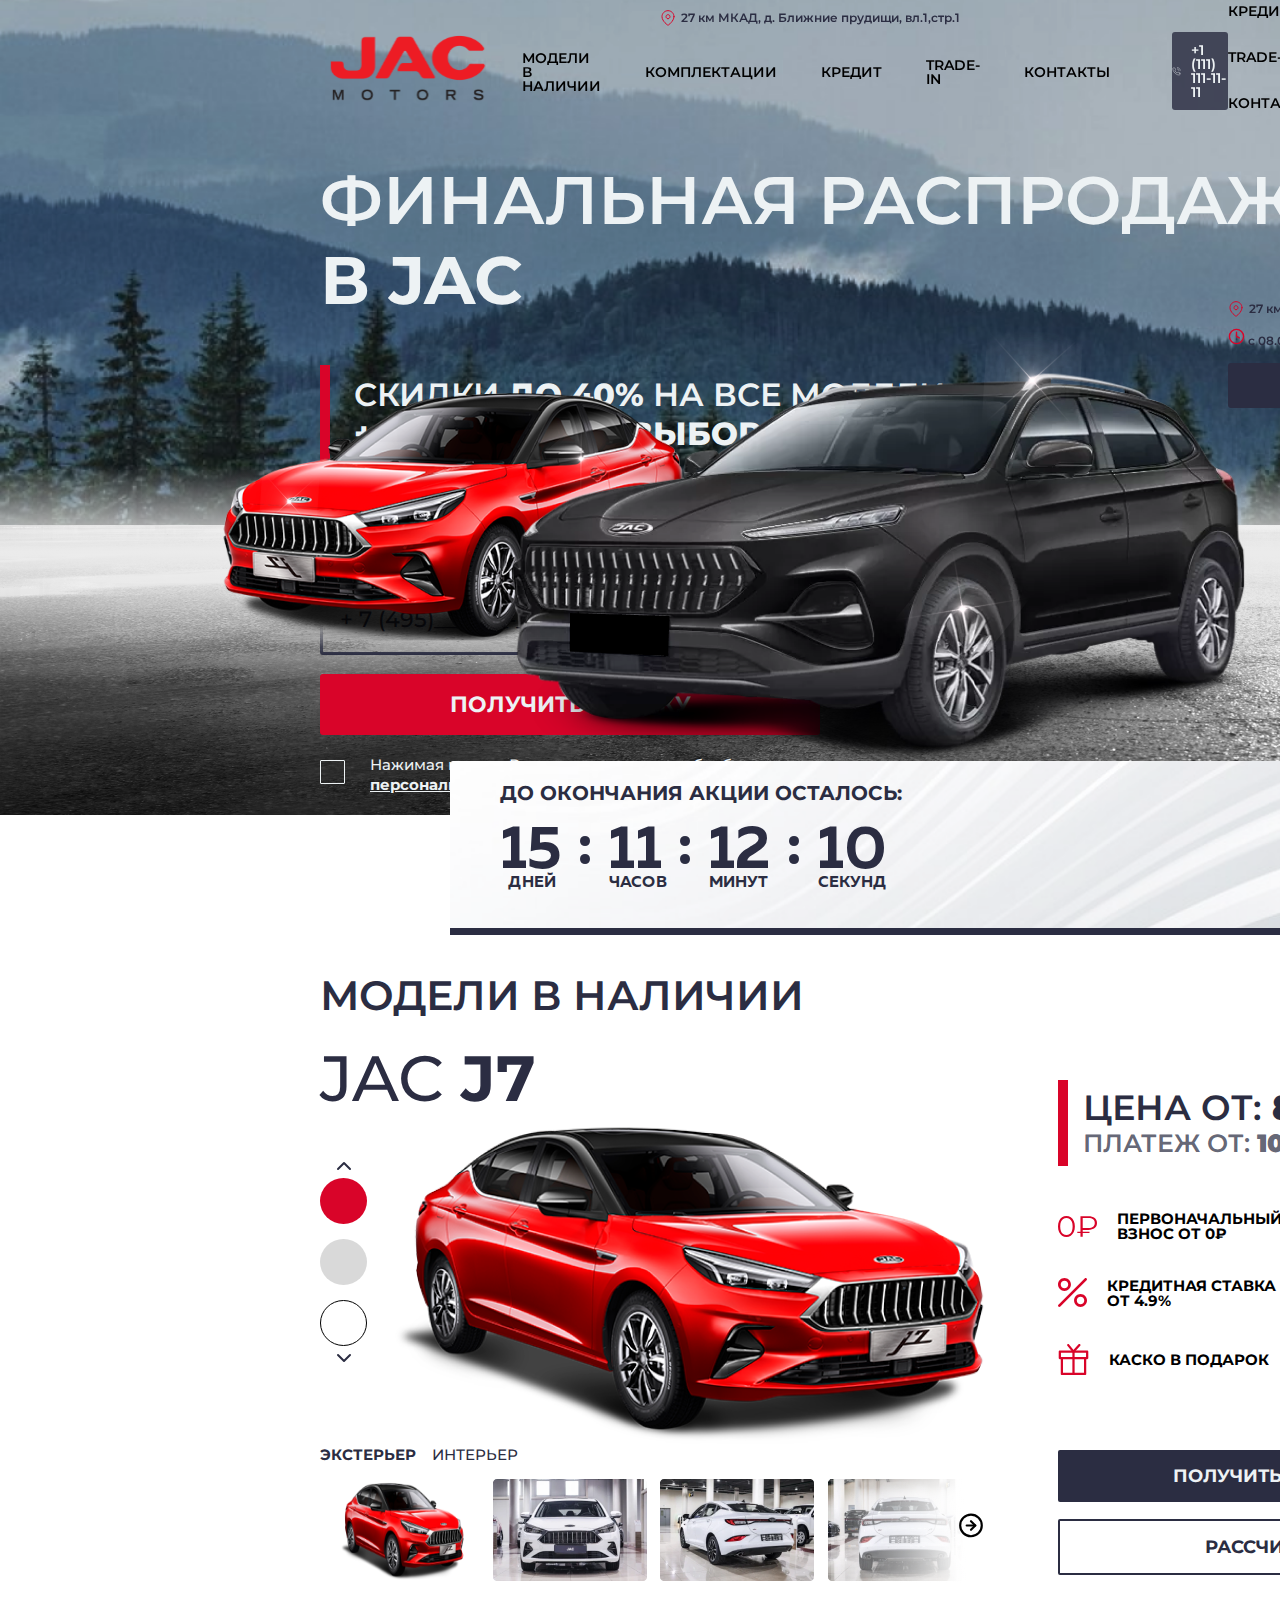
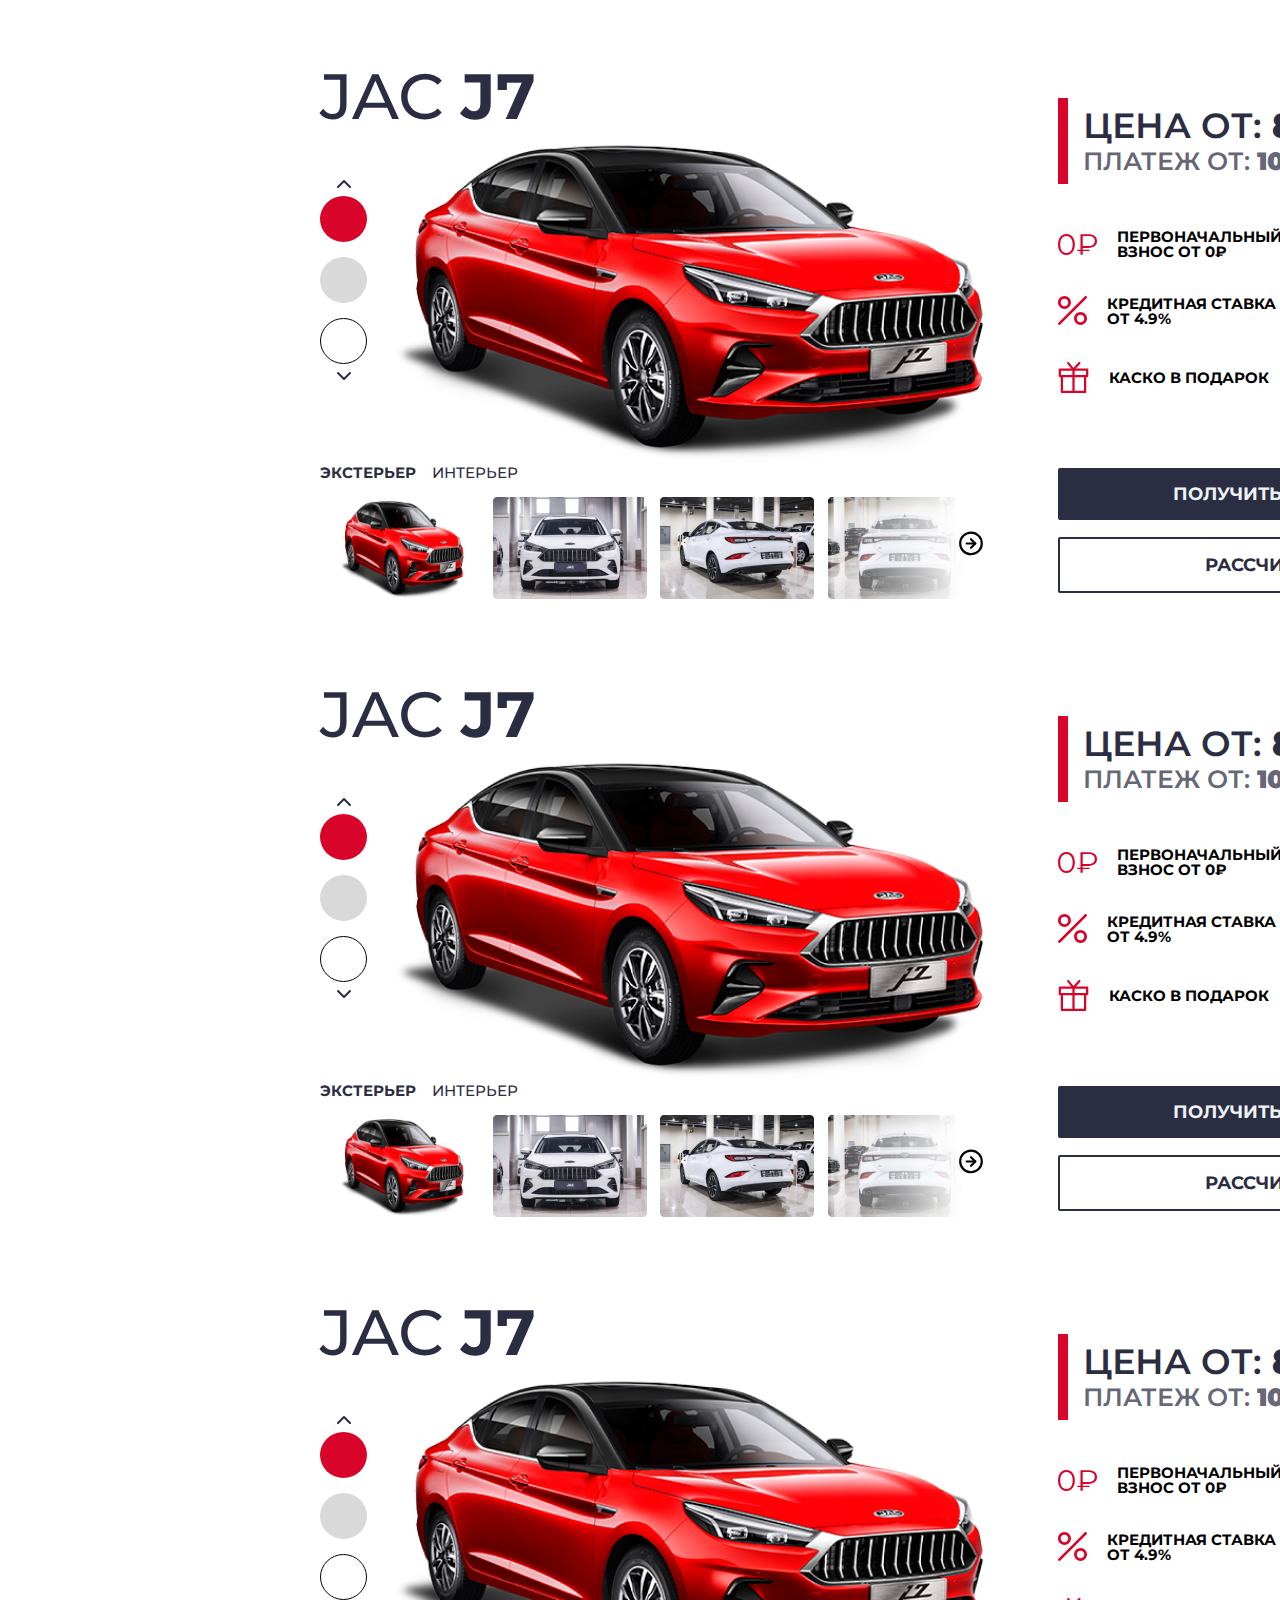
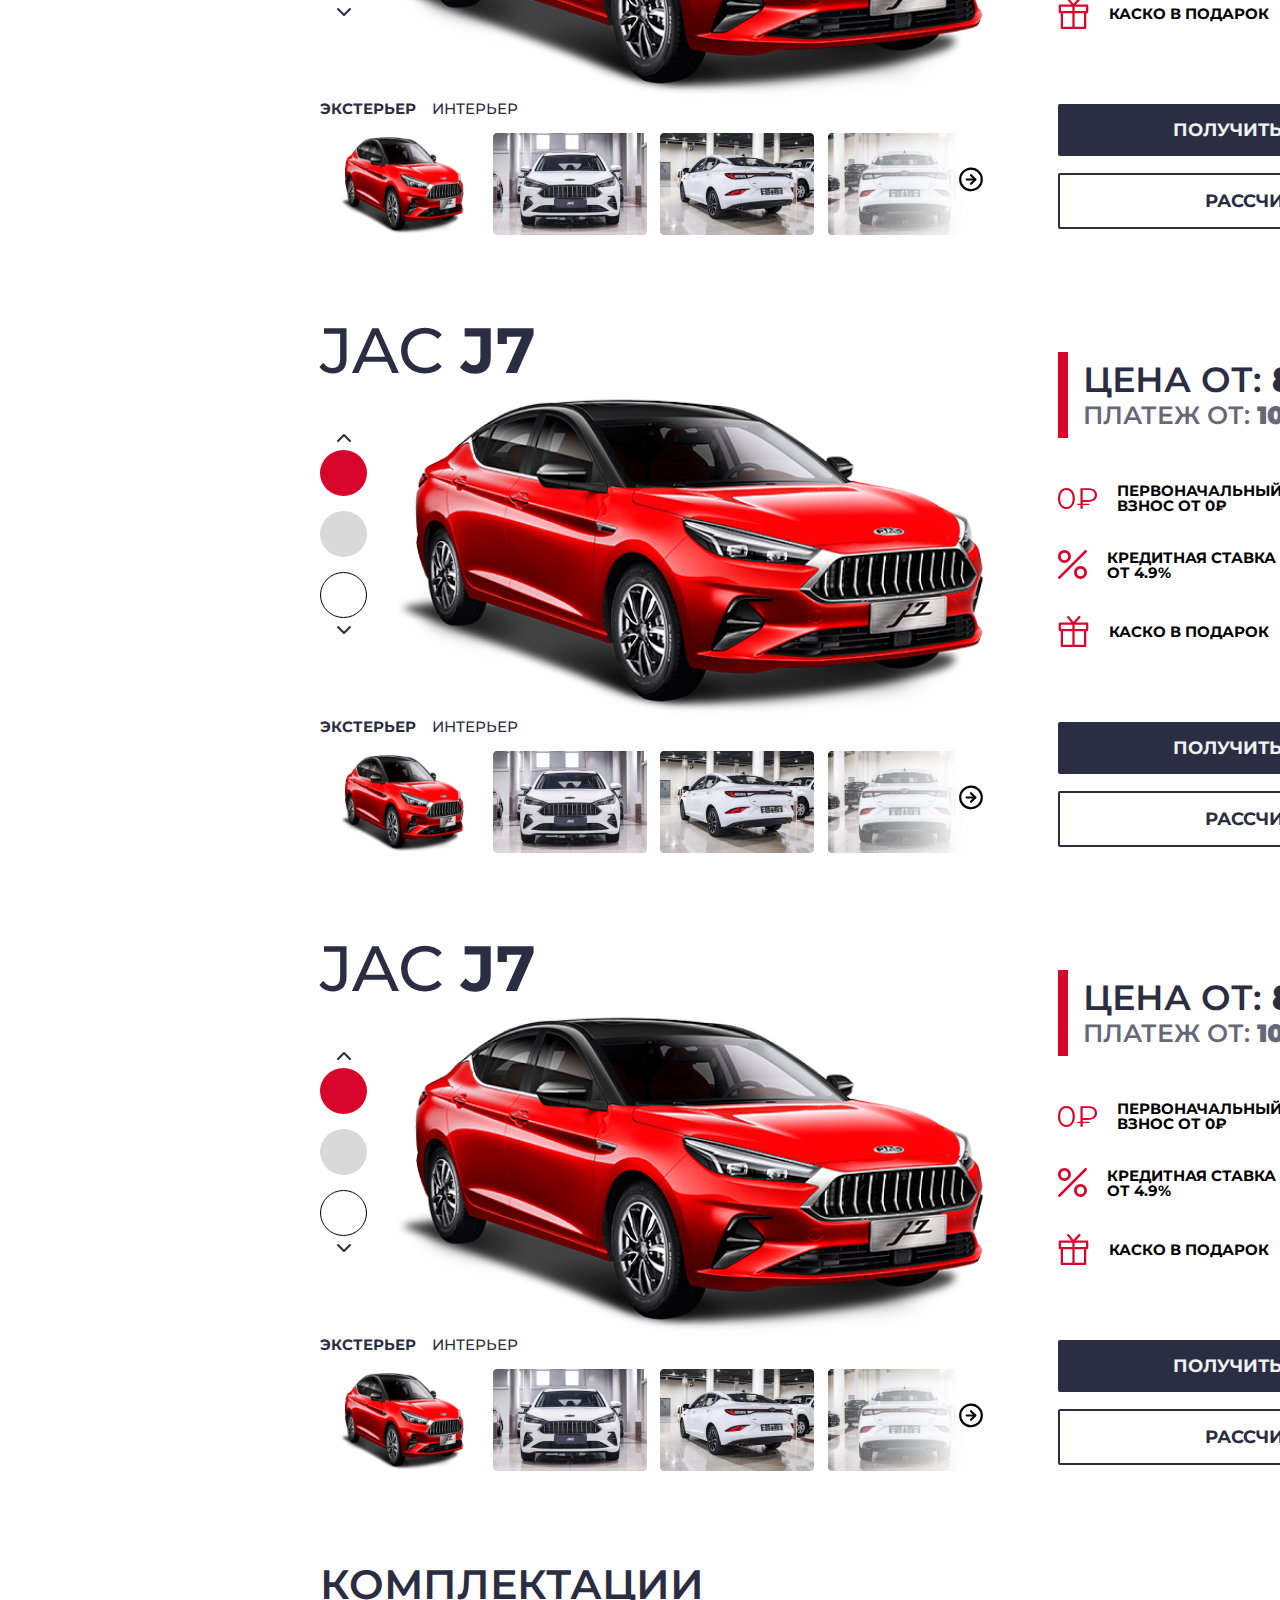
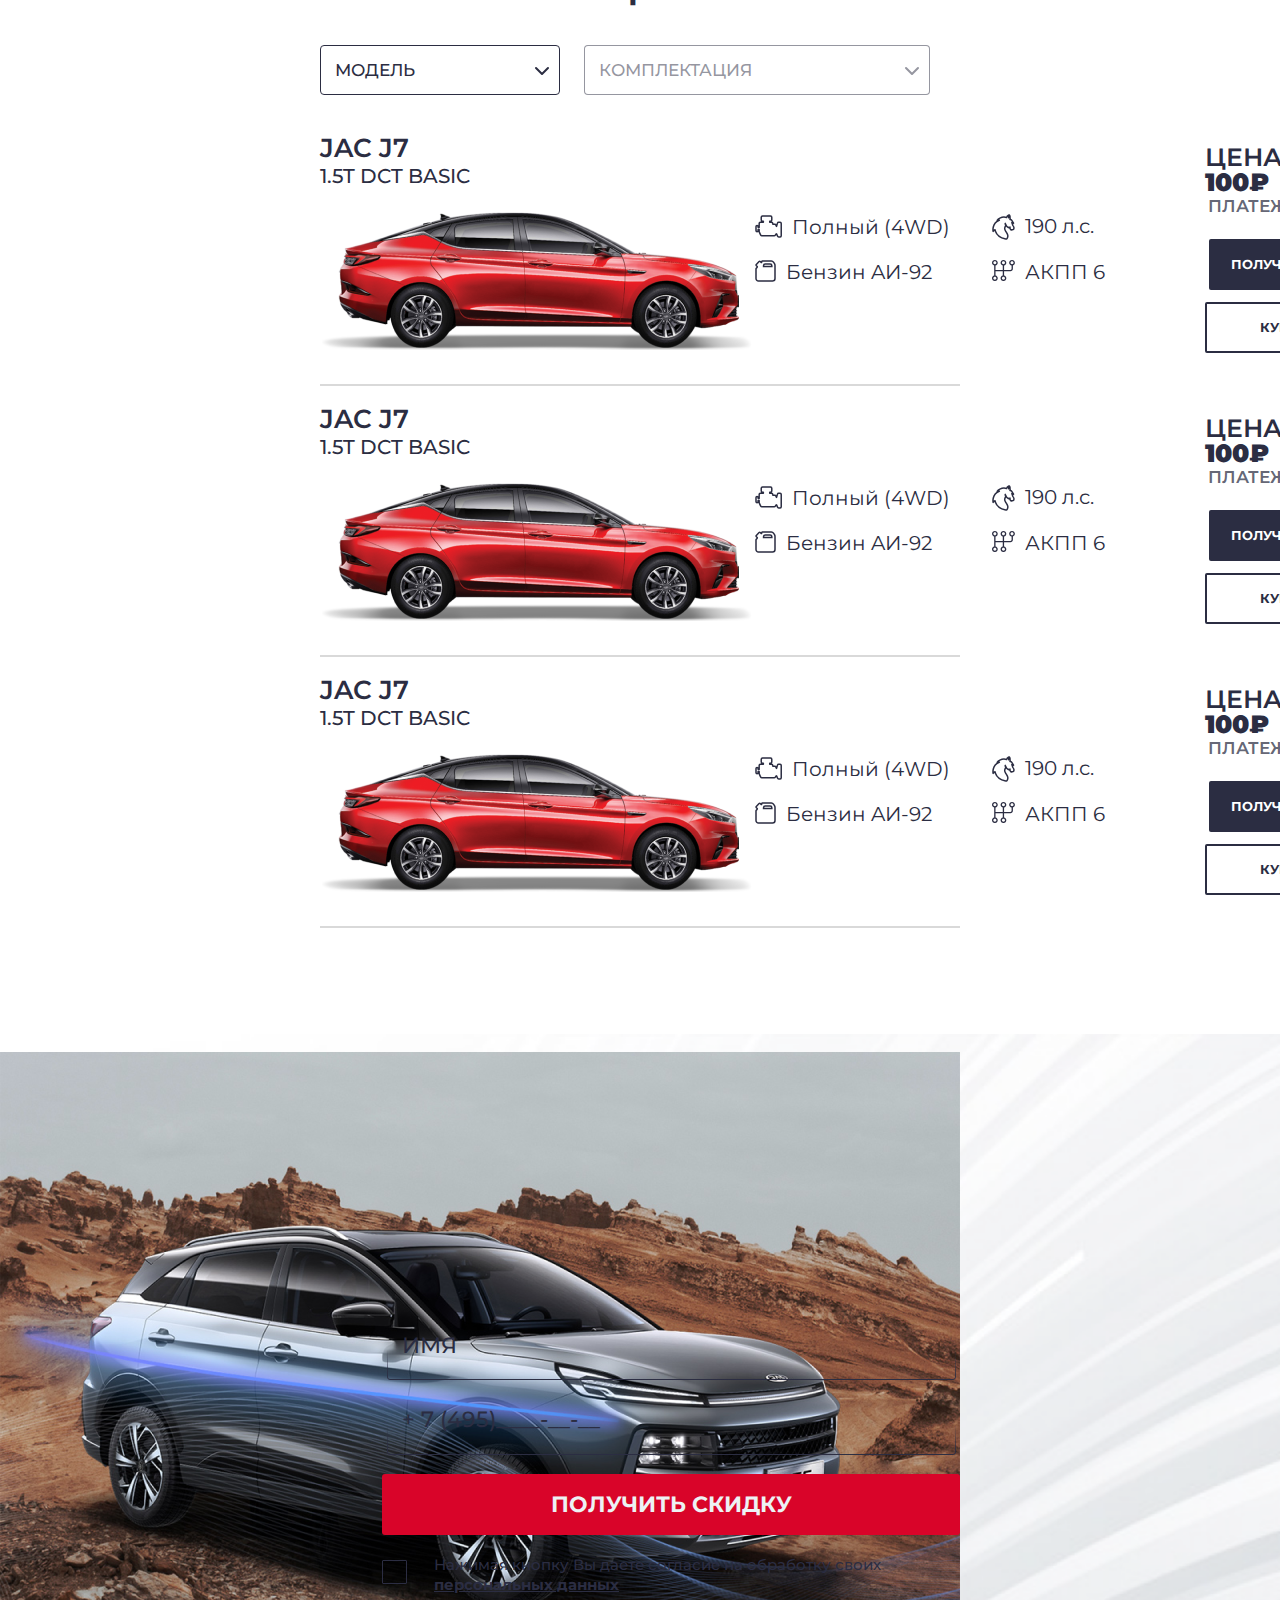
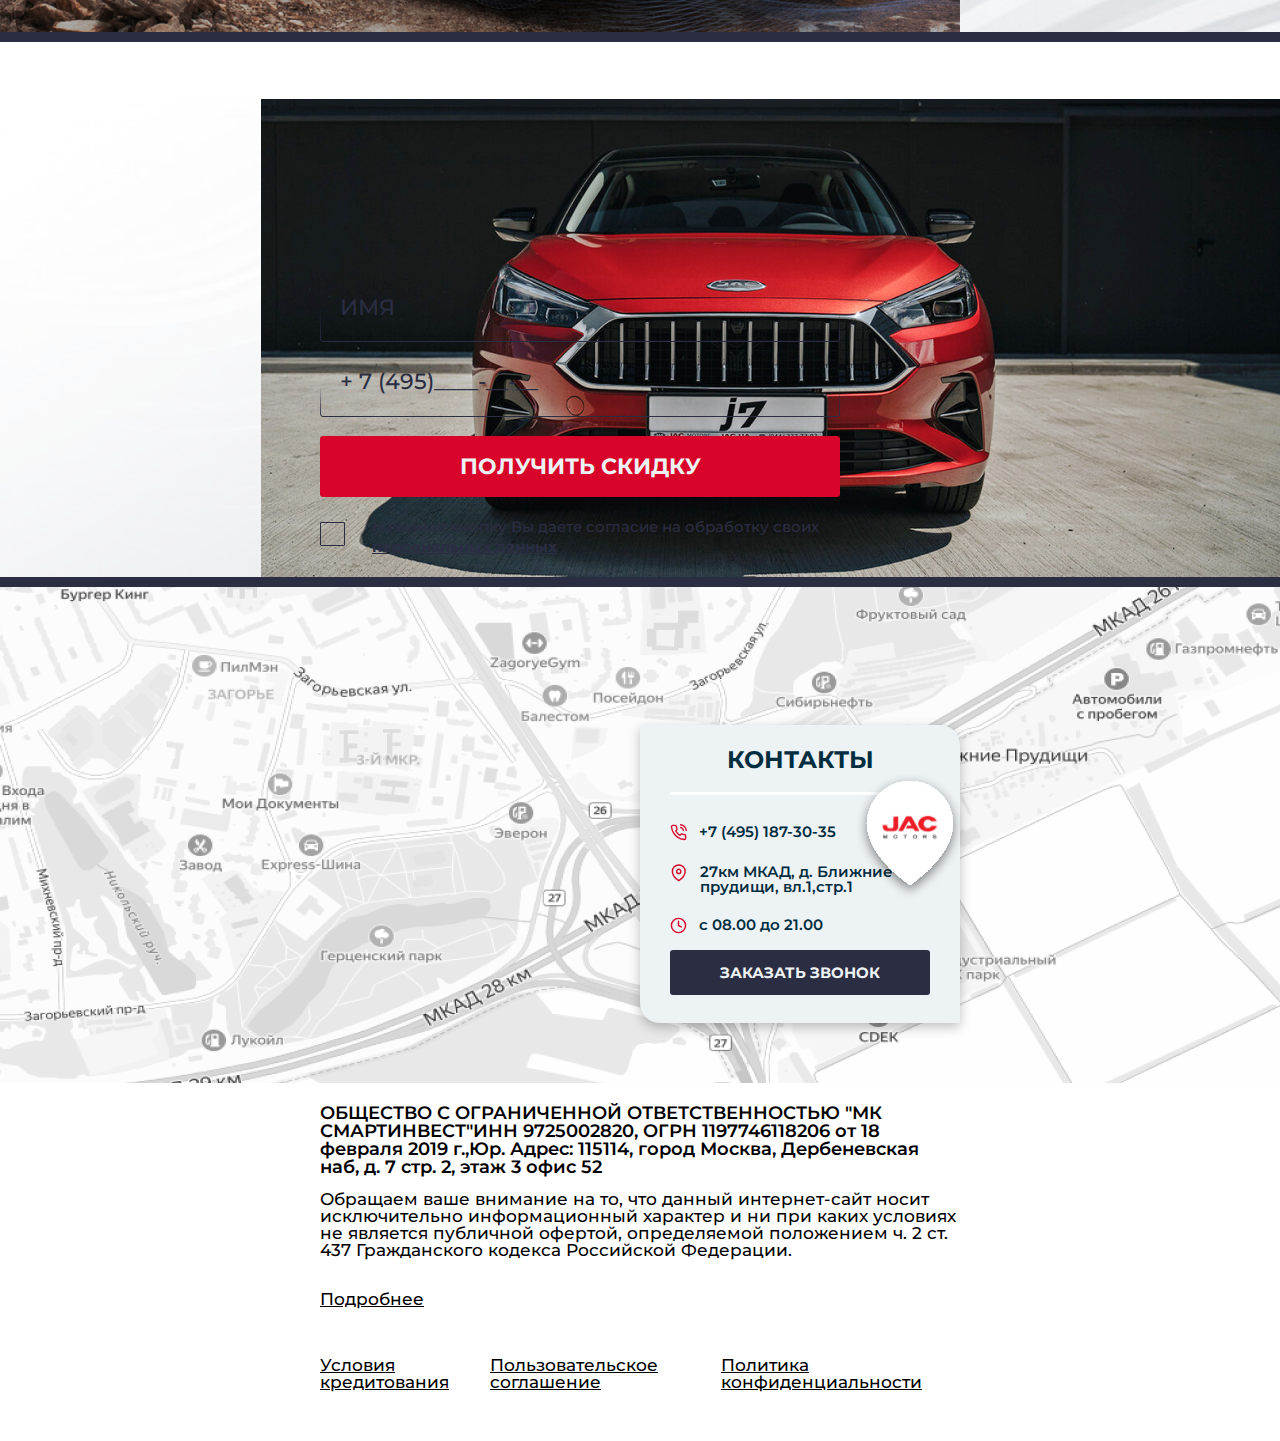
==== jac/index.html @ 3b20edf9 "test" ====
<!DOCTYPE html>
<html lang="ru">

<head>
    <meta charset="UTF-8">
    <meta name="viewport" content="width=device-width, initial-scale=1.0">
    <title>JAC</title>
    <link rel="shortcut icon" href="./images/favicon.svg" type="image/x-icon">
    <link rel="preconnect" href="https://fonts.googleapis.com">
    <link rel="preconnect" href="https://fonts.gstatic.com" crossorigin>
    <link href="https://fonts.googleapis.com/css2?family=Montserrat:wght@400;500;600;700;800&display=swap"
        rel="stylesheet">

    <link href="https://cdn.jsdelivr.net/npm/bootstrap@5.0.2/dist/css/bootstrap.min.css" rel="stylesheet"
        integrity="sha384-EVSTQN3/azprG1Anm3QDgpJLIm9Nao0Yz1ztcQTwFspd3yD65VohhpuuCOmLASjC" crossorigin="anonymous">
    <link rel="stylesheet" href="https://cdn.jsdelivr.net/npm/@fancyapps/ui@5.0/dist/fancybox/fancybox.css" />
    <link rel="stylesheet" href="https://cdn.jsdelivr.net/npm/swiper@11/swiper-bundle.min.css" />
    <link rel="stylesheet" href="./styles/style.css">
</head>

<body>
    <!-- Header -->
    <header class="header">
        <div class="container">
            <nav class="nav-header">
                <a href="#"><img src="./images/favicon.svg" id="logo-header" alt="logo-header"></a>
                <ul class="list-nav-header">
                    <li class="item-list-nav-header">
                        <hr class="line-top" />
                        <a href="#section-models">МОДЕЛИ В НАЛИЧИИ</a>
                    </li>
                    <li class="item-list-nav-header">
                        <hr class="line-top" />
                        <a href="#section-equipment">КОМПЛЕКТАЦИИ</a>
                    </li>
                    <li class="item-list-nav-header">
                        <hr class="line-top" />
                        <a href="#section-credit">КРЕДИТ</a>
                    </li>
                    <li class="item-list-nav-header">
                        <hr class="line-top" />
                        <a href="#section-trade-in">TRADE-IN</a>
                    </li>
                    <li class="item-list-nav-header">
                        <hr class="line-top" />
                        <a href="#section-map">КОНТАКТЫ</a>
                    </li>
                </ul>
                <div class="wrapper-tel-nav-header">
                    <svg xmlns="http://www.w3.org/2000/svg" width="21" height="21" viewBox="0 0 21 21" fill="none">
                        <path
                            d="M13.1688 4.375C14.0234 4.54174 14.8088 4.95973 15.4246 5.57544C16.0403 6.19116 16.4583 6.97661 16.625 7.83125M13.1688 0.875C14.9444 1.07226 16.6001 1.8674 17.8642 3.12988C19.1283 4.39236 19.9255 6.04713 20.125 7.8225M19.25 14.805V17.43C19.251 17.6737 19.2011 17.9149 19.1034 18.1382C19.0058 18.3615 18.8626 18.5619 18.6831 18.7266C18.5035 18.8914 18.2915 19.0168 18.0607 19.0949C17.8298 19.1729 17.5852 19.2019 17.3425 19.18C14.65 18.8874 12.0636 17.9674 9.79125 16.4938C7.6771 15.1503 5.88467 13.3579 4.54125 11.2438C3.06248 8.96105 2.14222 6.36212 1.855 3.6575C1.83314 3.41553 1.86189 3.17167 1.93944 2.94142C2.01699 2.71118 2.14163 2.4996 2.30542 2.32017C2.46922 2.14073 2.66858 1.99737 2.89082 1.89921C3.11306 1.80104 3.3533 1.75023 3.59625 1.75H6.22125C6.6459 1.74582 7.05757 1.89619 7.37954 2.17309C7.70152 2.44999 7.91182 2.83452 7.97125 3.255C8.08205 4.09506 8.28752 4.91989 8.58375 5.71375C8.70148 6.02693 8.72696 6.3673 8.65717 6.69452C8.58738 7.02174 8.42526 7.3221 8.19 7.56L7.07875 8.67125C8.32436 10.8619 10.1381 12.6756 12.3288 13.9212L13.44 12.81C13.6779 12.5747 13.9783 12.4126 14.3055 12.3428C14.6327 12.273 14.9731 12.2985 15.2863 12.4162C16.0801 12.7125 16.9049 12.918 17.745 13.0288C18.17 13.0887 18.5582 13.3028 18.8357 13.6303C19.1132 13.9578 19.2606 14.3759 19.25 14.805Z"
                            stroke="#EDF2F4" stroke-linecap="round" stroke-linejoin="round" />
                    </svg>
                    <a href="tel:+1 (111) 111-11-11" class="tel-nav-header">+1 (111) 111-11-11</a>
                </div>
                <p class="addres-header">
                    <svg xmlns="http://www.w3.org/2000/svg" width="16" height="16" viewBox="0 0 16 16" fill="none">
                        <path
                            d="M14 6.66666C14 11.3333 8 15.3333 8 15.3333C8 15.3333 2 11.3333 2 6.66666C2 5.07536 2.63214 3.54923 3.75736 2.42402C4.88258 1.2988 6.4087 0.666656 8 0.666656C9.5913 0.666656 11.1174 1.2988 12.2426 2.42402C13.3679 3.54923 14 5.07536 14 6.66666Z"
                            stroke="#D90429" stroke-linecap="round" stroke-linejoin="round" />
                        <path
                            d="M8 8.66666C9.10457 8.66666 10 7.77123 10 6.66666C10 5.56209 9.10457 4.66666 8 4.66666C6.89543 4.66666 6 5.56209 6 6.66666C6 7.77123 6.89543 8.66666 8 8.66666Z"
                            stroke="#D90429" stroke-linecap="round" stroke-linejoin="round" />
                    </svg>
                    27 км МКАД, д. Ближние прудищи, вл.1,стр.1
                </p>

                <svg data-bs-toggle="offcanvas" data-bs-target="#offcanvasRight" aria-controls="offcanvasRight"
                    id="burger-menu" xmlns="http://www.w3.org/2000/svg" width="29" height="24" viewBox="0 0 29 24"
                    fill="none">
                    <path d="M25 18H7" stroke="#D90429" stroke-width="2" stroke-linecap="round"
                        stroke-linejoin="round" />
                    <path d="M28 14H3" stroke="#D90429" stroke-width="2" stroke-linecap="round"
                        stroke-linejoin="round" />
                    <path d="M25 10H7" stroke="#D90429" stroke-width="2" stroke-linecap="round"
                        stroke-linejoin="round" />
                    <path d="M28 6H3" stroke="#D90429" stroke-width="2" stroke-linecap="round"
                        stroke-linejoin="round" />
                </svg>

                <!-- Side menu -->
                <div class="offcanvas offcanvas-end" tabindex="-1" id="offcanvasRight"
                    aria-labelledby="offcanvasRightLabel">
                    <div class="offcanvas-header">
                        <img src="./images/favicon.svg" id="logo-header" alt="logo-header">
                        <div class="wrapper-tel-nav-header">
                            <svg xmlns="http://www.w3.org/2000/svg" width="21" height="21" viewBox="0 0 21 21"
                                fill="none">
                                <path
                                    d="M13.1688 4.375C14.0234 4.54174 14.8088 4.95973 15.4246 5.57544C16.0403 6.19116 16.4583 6.97661 16.625 7.83125M13.1688 0.875C14.9444 1.07226 16.6001 1.8674 17.8642 3.12988C19.1283 4.39236 19.9255 6.04713 20.125 7.8225M19.25 14.805V17.43C19.251 17.6737 19.2011 17.9149 19.1034 18.1382C19.0058 18.3615 18.8626 18.5619 18.6831 18.7266C18.5035 18.8914 18.2915 19.0168 18.0607 19.0949C17.8298 19.1729 17.5852 19.2019 17.3425 19.18C14.65 18.8874 12.0636 17.9674 9.79125 16.4938C7.6771 15.1503 5.88467 13.3579 4.54125 11.2438C3.06248 8.96105 2.14222 6.36212 1.855 3.6575C1.83314 3.41553 1.86189 3.17167 1.93944 2.94142C2.01699 2.71118 2.14163 2.4996 2.30542 2.32017C2.46922 2.14073 2.66858 1.99737 2.89082 1.89921C3.11306 1.80104 3.3533 1.75023 3.59625 1.75H6.22125C6.6459 1.74582 7.05757 1.89619 7.37954 2.17309C7.70152 2.44999 7.91182 2.83452 7.97125 3.255C8.08205 4.09506 8.28752 4.91989 8.58375 5.71375C8.70148 6.02693 8.72696 6.3673 8.65717 6.69452C8.58738 7.02174 8.42526 7.3221 8.19 7.56L7.07875 8.67125C8.32436 10.8619 10.1381 12.6756 12.3288 13.9212L13.44 12.81C13.6779 12.5747 13.9783 12.4126 14.3055 12.3428C14.6327 12.273 14.9731 12.2985 15.2863 12.4162C16.0801 12.7125 16.9049 12.918 17.745 13.0288C18.17 13.0887 18.5582 13.3028 18.8357 13.6303C19.1132 13.9578 19.2606 14.3759 19.25 14.805Z"
                                    stroke="#EDF2F4" stroke-linecap="round" stroke-linejoin="round" />
                            </svg>
                            <a href="tel:+1 (111) 111-11-11" class="tel-nav-header">+1 (111) 111-11-11</a>
                        </div>
                        <svg class="close-side-menu" data-bs-dismiss="offcanvas" aria-label="Close"
                            xmlns="http://www.w3.org/2000/svg" width="27" height="27" viewBox="0 0 27 27" fill="none">
                            <path d="M20.25 6.75L6.75 20.25" stroke="#D90429" stroke-width="2" stroke-linecap="round"
                                stroke-linejoin="round" />
                            <path d="M6.75 6.75L20.25 20.25" stroke="#D90429" stroke-width="2" stroke-linecap="round"
                                stroke-linejoin="round" />
                        </svg>
                    </div>
                    <div class="offcanvas-body">

                        <ul class="list-nav-header">
                            <li class="item-list-nav-header">
                                <hr class="line-top" />
                                <a data-bs-dismiss="offcanvas" aria-label="Close" href="#section-models">МОДЕЛИ В
                                    НАЛИЧИИ</a>
                            </li>
                            <li class="item-list-nav-header">
                                <hr class="line-top" />
                                <a data-bs-dismiss="offcanvas" aria-label="Close"
                                    href="#section-equipment">КОМПЛЕКТАЦИИ</a>
                            </li>
                            <li class="item-list-nav-header">
                                <hr class="line-top" />
                                <a data-bs-dismiss="offcanvas" aria-label="Close" href="#section-credit">КРЕДИТ</a>
                            </li>
                            <li class="item-list-nav-header">
                                <hr class="line-top" />
                                <a data-bs-dismiss="offcanvas" aria-label="Close" href="#section-trade-in">TRADE-IN</a>
                            </li>
                            <li class="item-list-nav-header">
                                <hr class="line-top" />
                                <a data-bs-dismiss="offcanvas" aria-label="Close" href="#section-map">КОНТАКТЫ</a>
                            </li>
                        </ul>

                        <p class="addres-header">
                            <svg xmlns="http://www.w3.org/2000/svg" width="16" height="16" viewBox="0 0 16 16"
                                fill="none">
                                <path
                                    d="M14 6.66666C14 11.3333 8 15.3333 8 15.3333C8 15.3333 2 11.3333 2 6.66666C2 5.07536 2.63214 3.54923 3.75736 2.42402C4.88258 1.2988 6.4087 0.666656 8 0.666656C9.5913 0.666656 11.1174 1.2988 12.2426 2.42402C13.3679 3.54923 14 5.07536 14 6.66666Z"
                                    stroke="#D90429" stroke-linecap="round" stroke-linejoin="round" />
                                <path
                                    d="M8 8.66666C9.10457 8.66666 10 7.77123 10 6.66666C10 5.56209 9.10457 4.66666 8 4.66666C6.89543 4.66666 6 5.56209 6 6.66666C6 7.77123 6.89543 8.66666 8 8.66666Z"
                                    stroke="#D90429" stroke-linecap="round" stroke-linejoin="round" />
                            </svg>
                            27 км МКАД, д. Ближние прудищи, вл.1,стр.1
                        </p>

                        <p class="contact-time">
                            <svg xmlns="http://www.w3.org/2000/svg" width="17" height="17" viewBox="0 0 17 17"
                                fill="none">
                                <g clip-path="url(#clip0_87_412)">
                                    <path
                                        d="M8.50033 15.5837C12.4123 15.5837 15.5837 12.4123 15.5837 8.50033C15.5837 4.58831 12.4123 1.41699 8.50033 1.41699C4.58831 1.41699 1.41699 4.58831 1.41699 8.50033C1.41699 12.4123 4.58831 15.5837 8.50033 15.5837Z"
                                        stroke="#D90429" stroke-width="1.4" stroke-linecap="round"
                                        stroke-linejoin="round" />
                                    <path d="M8.5 4.25V8.5L11.3333 9.91667" stroke="#D90429" stroke-width="1.4"
                                        stroke-linecap="round" stroke-linejoin="round" />
                                </g>
                                <defs>
                                    <clipPath id="clip0_87_412">
                                        <rect width="17" height="17" fill="white" />
                                    </clipPath>
                                </defs>
                            </svg>
                            с 08.00 до 21.00
                        </p>
                        <!-- <button class="btn-call-me">заказать звонок</button> -->
                        <a data-fancybox href="#modal-question" class="btn-call-me">заказать звонок</a>
                    </div>
                </div>

            </nav>
        </div>
    </header>

    <!-- Main -->
    <main>
        <!-- Section final sale -->
        <section class="section-final-sale">
            <div class="container">
                <div class="wrapper-section-final-sale">
                    <h1 class="title-section-final-sale">Финальная распродажа <b>в JAC</b></h1>
                    <h3 class="text-section-final-sale">Скидки <b>до 40%</b> на все модели <b>+ подарки на выбор</b>
                    </h3>

                    <img class="car-mob" src="./images/main/section-final-sale/car-mob.png" alt="car-mob">

                    <form action="" class="form-section-final-sale">
                        <input type="text" placeholder="ИМЯ">
                        <img src="./images/main/section-final-sale/border-input.svg" alt="border-input">
                        <img class="border-input-mobile" src="./images/main/section-final-sale/border-input-mobile.svg"
                            alt="border-input-mobile">
                        <input type="tel" name="" id="" placeholder="+ 7 (495)____-__-__">
                        <img class="border-input-mobile" src="./images/main/section-final-sale/border-input-mobile.svg"
                            alt="border-input-mobile">
                        <img src="./images/main/section-final-sale/border-input.svg" alt="border-input">
                        <button class="btn-get-sale" type="submit">ПОЛУЧИТЬ СКИДКУ</button>

                        <div class="wrapper-pers-data">
                            <p>Нажимая кнопку Вы даете согласие на обработку своих <a href="#">персональных данных</a>
                            </p>
                            <div class="wrapper-check-pers-data">
                                <input class="check-pers-data" type="checkbox" name="" id="">
                                <span>
                                    <svg xmlns="http://www.w3.org/2000/svg" width="18" height="18" viewBox="0 0 18 18"
                                        fill="none">
                                        <path d="M15 4.5L6.75 12.75L3 9" stroke="#EDF2F4" stroke-width="2"
                                            stroke-linecap="round" stroke-linejoin="round" />
                                    </svg>
                                </span>
                            </div>
                        </div>
                    </form>
                    <img class="group-car" src="./images/main/section-final-sale/group-car.png" alt="group-car">
                    <!-- <img class="car-mob" src="./images/main/section-final-sale/car-mob.png" alt="car-mob"> -->

                    <div class="wrapper-timer-sale">
                        <p class="text-timer">До окончания акции осталось:</p>
                        <ul class="wrapper-counter-timer">
                            <li class="item-wrapper-counter-timer day">15</li>
                            <li class="item-wrapper-counter-timer hour">11</li>
                            <li class="item-wrapper-counter-timer minute">12</li>
                            <li class="item-wrapper-counter-timer second">10</li>
                        </ul>
                    </div>
                </div>
            </div>
            <div class="bg-shadow"></div>
            <img src="./images/main/section-final-sale/bg-asphalt.png" alt="bg-asphalt" class="bg-asphalt">
            <img class="bg-black-mob" src="./images/main/section-final-sale/bg-black-mob.png" alt="bg-black-mob">
        </section>

        <!-- Section models -->
        <section class="section-models" id="section-models">
            <div class="container">
                <div class="wrapper-section-models">
                    <h3 class="title-section-models">МОДЕЛИ В НАЛИЧИИ</h3>

                    <div class="wrapper-card-car">

                        <div class="card-car">
                            <div class="left-card-car">
                                <h3 class="title-card-car">JAC <b>J7</b></h3>

                                <div class="wrapper-colors-n-car">
                                    <div class="wrapper-colors">
                                        <svg xmlns="http://www.w3.org/2000/svg" width="24" height="24"
                                            viewBox="0 0 24 24" fill="none">
                                            <path d="M18 15L12 9L6 15" stroke="#2B2D42" stroke-width="2"
                                                stroke-linecap="round" stroke-linejoin="round" />
                                        </svg>
                                        <svg xmlns="http://www.w3.org/2000/svg" width="47" height="46"
                                            viewBox="0 0 47 46" fill="none">
                                            <ellipse cx="23.5" cy="23" rx="23" ry="23.5" transform="rotate(-90 23.5 23)"
                                                fill="#D90429" />
                                        </svg>
                                        <svg xmlns="http://www.w3.org/2000/svg" width="47" height="46"
                                            viewBox="0 0 47 46" fill="none">
                                            <ellipse cx="23.5" cy="23" rx="23" ry="23.5" transform="rotate(-90 23.5 23)"
                                                fill="#D9D9D9" />
                                        </svg>
                                        <svg xmlns="http://www.w3.org/2000/svg" width="47" height="46"
                                            viewBox="0 0 47 46" fill="none">
                                            <path
                                                d="M23.5 0.5C36.2127 0.5 46.5 10.5837 46.5 23C46.5 35.4163 36.2127 45.5 23.5 45.5C10.7873 45.5 0.5 35.4163 0.5 23C0.5 10.5837 10.7873 0.5 23.5 0.5Z"
                                                fill="white" stroke="black" />
                                        </svg>
                                        <svg xmlns="http://www.w3.org/2000/svg" width="24" height="24"
                                            viewBox="0 0 24 24" fill="none">
                                            <path d="M6 9L12 15L18 9" stroke="#2B2D42" stroke-width="2"
                                                stroke-linecap="round" stroke-linejoin="round" />
                                        </svg>
                                    </div>
                                    <img class="main-img-card" src="./images/main/section-models/main-red-car.png"
                                        alt="main-red-car">
                                </div>

                                <div class="wrapper-swiper-car">
                                    <p class="ext visual-car active">ЭКСТЕРЬЕР</p>
                                    <p class="in visual-car">ИНТЕРЬЕР</p>

                                    <div class="swiper-car first">
                                        <div class="swiper swiper-car">
                                            <div class="swiper-wrapper">
                                                <div class="swiper-slide">
                                                    <img src="./images/main/section-models/main-red-car.png" alt="">
                                                </div>
                                                <div class="swiper-slide">
                                                    <img src="./images/main/section-models/image 703.png" alt="">
                                                </div>
                                                <div class="swiper-slide">
                                                    <img src="./images/main/section-models/image 704.png" alt="">
                                                </div>
                                                <div class="swiper-slide">
                                                    <img src="./images/main/section-models/image 705.png" alt="">
                                                </div>
                                                <div class="swiper-slide">
                                                    <img src="./images/main/section-models/main-red-car.png" alt="">
                                                </div>

                                            </div>
                                            <div class="left-blur blur"></div>
                                            <div class="right-blur blur"></div>
                                            <svg class="left-arrow-swiper swiper-button-prev"
                                                xmlns="http://www.w3.org/2000/svg" width="25" height="25"
                                                viewBox="0 0 25 25" fill="none">
                                                <path
                                                    d="M12.0034 2.02079C6.48057 2.03037 2.01119 6.51528 2.02077 12.0381C2.03035 17.561 6.51526 22.0303 12.0381 22.0208C17.5609 22.0112 22.0303 17.5263 22.0207 12.0034C22.0112 6.48059 17.5263 2.01121 12.0034 2.02079Z"
                                                    stroke="black" stroke-width="2" stroke-linecap="round"
                                                    stroke-linejoin="round" />
                                                <path d="M12.0277 16.0209L16.0208 12.0139L12.0138 8.02087"
                                                    stroke="black" stroke-width="2" stroke-linecap="round"
                                                    stroke-linejoin="round" />
                                                <path d="M8.02076 12.0278L16.0208 12.0139" stroke="black"
                                                    stroke-width="2" stroke-linecap="round" stroke-linejoin="round" />
                                            </svg>
                                            <svg class="right-arrow-swiper swiper-button-next"
                                                xmlns="http://www.w3.org/2000/svg" width="25" height="25"
                                                viewBox="0 0 25 25" fill="none">
                                                <path
                                                    d="M12.0034 2.02079C6.48057 2.03037 2.01119 6.51528 2.02077 12.0381C2.03035 17.561 6.51526 22.0303 12.0381 22.0208C17.5609 22.0112 22.0303 17.5263 22.0207 12.0034C22.0112 6.48059 17.5263 2.01121 12.0034 2.02079Z"
                                                    stroke="black" stroke-width="2" stroke-linecap="round"
                                                    stroke-linejoin="round" />
                                                <path d="M12.0277 16.0209L16.0208 12.0139L12.0138 8.02087"
                                                    stroke="black" stroke-width="2" stroke-linecap="round"
                                                    stroke-linejoin="round" />
                                                <path d="M8.02076 12.0278L16.0208 12.0139" stroke="black"
                                                    stroke-width="2" stroke-linecap="round" stroke-linejoin="round" />
                                            </svg>
                                        </div>
                                    </div>

                                </div>

                            </div>

                            <div class="right-card-car">
                                <div class="wrapper-price-car">
                                    <p class="price-car">ЦЕНА ОТ: <b>884 100₽</b></p>
                                    <p class="credit-car">ПЛАТЕЖ ОТ: <b>10 525₽/мес.</b></p>
                                </div>

                                <table class="table-preference">
                                    <tbody>
                                        <tr class="first-row">
                                            <td>
                                                <svg xmlns="http://www.w3.org/2000/svg" width="39" height="21"
                                                    viewBox="0 0 39 21" fill="none">
                                                    <path
                                                        d="M8.4146 21C6.78597 21 5.32824 20.5772 4.04142 19.7317C2.77471 18.8862 1.77943 17.677 1.0556 16.1039C0.351865 14.5112 0 12.6433 0 10.5C0 8.35674 0.351865 6.4986 1.0556 4.92556C1.77943 3.33287 2.77471 2.11376 4.04142 1.26826C5.32824 0.422753 6.78597 0 8.4146 0C10.0432 0 11.4909 0.422753 12.7576 1.26826C14.0444 2.11376 15.0498 3.33287 15.7736 4.92556C16.4974 6.4986 16.8594 8.35674 16.8594 10.5C16.8594 12.6433 16.4974 14.5112 15.7736 16.1039C15.0498 17.677 14.0444 18.8862 12.7576 19.7317C11.4909 20.5772 10.0432 21 8.4146 21ZM8.4146 19.0534C9.6411 19.0534 10.7168 18.7191 11.6417 18.0506C12.5867 17.382 13.3206 16.4087 13.8434 15.1306C14.3661 13.8525 14.6275 12.309 14.6275 10.5C14.6275 8.69101 14.3661 7.14747 13.8434 5.86938C13.3206 4.59129 12.5867 3.61798 11.6417 2.94944C10.7168 2.2809 9.6411 1.94663 8.4146 1.94663C7.1881 1.94663 6.10235 2.2809 5.15734 2.94944C4.23243 3.61798 3.5086 4.59129 2.98583 5.86938C2.46306 7.14747 2.20167 8.69101 2.20167 10.5C2.20167 12.309 2.46306 13.8525 2.98583 15.1306C3.5086 16.4087 4.23243 17.382 5.15734 18.0506C6.10235 18.7191 7.1881 19.0534 8.4146 19.0534Z"
                                                        fill="#D90429" />
                                                    <path
                                                        d="M24.7042 13.8919V15.691H31.4902V16.9888H24.7042V20.823H22.4724V16.9888H19.3056V15.691H22.4724V0.176966H30.3743C33.0887 0.176966 35.1999 0.776685 36.7079 1.97612C38.236 3.1559 39 4.83708 39 7.01966C39 9.22191 38.236 10.9228 36.7079 12.1222C35.1999 13.302 33.0887 13.8919 30.3743 13.8919H24.7042ZM24.7042 2.06461V12.0337H30.4044C32.4553 12.0337 34.0236 11.6011 35.1094 10.736C36.2152 9.87079 36.7682 8.64185 36.7682 7.04916C36.7682 5.45646 36.2152 4.22753 35.1094 3.36236C34.0236 2.49719 32.4553 2.06461 30.4044 2.06461H24.7042Z"
                                                        fill="#D90429" />
                                                </svg>
                                                <p>Первоначальный взнос от 0₽</p>
                                            </td>
                                            <td>
                                                <svg xmlns="http://www.w3.org/2000/svg" width="31" height="31"
                                                    viewBox="0 0 31 31" fill="none">
                                                    <path d="M1.2915 25.8333V18.0833H9.0415" stroke="#D90429"
                                                        stroke-width="2" stroke-linecap="round"
                                                        stroke-linejoin="round" />
                                                    <path d="M29.7085 5.16675V12.9167H21.9585" stroke="#D90429"
                                                        stroke-width="2" stroke-linecap="round"
                                                        stroke-linejoin="round" />
                                                    <path
                                                        d="M4.53359 11.6251C5.18868 9.77388 6.30205 8.11876 7.76981 6.8142C9.23758 5.50964 11.0119 4.59815 12.9272 4.16478C14.8425 3.73142 16.8364 3.79031 18.7228 4.33595C20.6092 4.88159 22.3266 5.89621 23.7148 7.28512L29.7082 12.9168M1.2915 18.0835L7.28484 23.7151C8.67305 25.104 10.3905 26.1186 12.2769 26.6643C14.1633 27.2099 16.1572 27.2688 18.0725 26.8355C19.9878 26.4021 21.7621 25.4906 23.2299 24.186C24.6976 22.8815 25.811 21.2264 26.4661 19.3751"
                                                        stroke="#D90429" stroke-width="2" stroke-linecap="round"
                                                        stroke-linejoin="round" />
                                                </svg>
                                                <p>Trade-In до 300 000₽</p>
                                            </td>
                                        </tr>
                                        <tr class="second-row">
                                            <td>
                                                <svg xmlns="http://www.w3.org/2000/svg" width="29" height="29"
                                                    viewBox="0 0 29 29" fill="none">
                                                    <g clip-path="url(#clip0_74_2331)">
                                                        <path
                                                            d="M28.5999 0.404104C28.0686 -0.127865 27.2066 -0.127865 26.6753 0.404104L0.408084 26.6713C-0.123658 27.2028 -0.123658 28.0642 0.408084 28.5957C0.673842 28.8617 1.02229 28.9947 1.37052 28.9947C1.71875 28.9947 2.0672 28.8617 2.33273 28.5957L28.5999 2.32853C29.1317 1.79701 29.1317 0.935619 28.5999 0.404104Z"
                                                            fill="#D90429" />
                                                        <path
                                                            d="M6.46519 0.0144043C2.90045 0.0144043 0 2.91508 0 6.47982C0 10.0446 2.90045 12.945 6.46519 12.945C10.0301 12.945 12.9304 10.0443 12.9304 6.47959C12.9304 2.91486 10.0299 0.0144043 6.46519 0.0144043ZM6.46519 10.2226C4.4012 10.2226 2.72215 8.54335 2.72215 6.47959C2.72215 4.41583 4.40143 2.73655 6.46519 2.73655C8.52917 2.73655 10.2082 4.41583 10.2082 6.47959C10.2082 8.54335 8.52917 10.2226 6.46519 10.2226Z"
                                                            fill="#D90429" />
                                                        <path
                                                            d="M22.535 16.063C18.9703 16.063 16.0698 18.9634 16.0698 22.5282C16.0698 26.0929 18.9703 28.9934 22.535 28.9934C26.0997 28.9934 29.0002 26.0931 29.0002 22.5282C29.0002 18.9632 26.0997 16.063 22.535 16.063ZM22.535 26.271C20.471 26.271 18.792 24.5917 18.792 22.5279C18.792 20.4642 20.4713 18.7849 22.535 18.7849C24.5988 18.7849 26.2781 20.4642 26.2781 22.5279C26.2781 24.5917 24.599 26.271 22.535 26.271Z"
                                                            fill="#D90429" />
                                                    </g>
                                                    <defs>
                                                        <clipPath id="clip0_74_2331">
                                                            <rect width="29" height="29" fill="white" />
                                                        </clipPath>
                                                    </defs>
                                                </svg>
                                                <p>Кредитная ставка от 4.9%</p>
                                            </td>
                                            <td>
                                                <svg xmlns="http://www.w3.org/2000/svg" width="32" height="32"
                                                    viewBox="0 0 32 32" fill="none">
                                                    <g clip-path="url(#clip0_74_2357)">
                                                        <path
                                                            d="M31.6121 17.8185C31.4333 17.1709 31.265 16.5588 31.265 16.0002C31.265 15.4416 31.4333 14.8295 31.6121 14.1819C31.8966 13.151 32.1901 12.0847 31.8388 11.0482C31.4743 9.97007 30.5659 9.26543 29.6874 8.58514C29.1608 8.17682 28.6634 7.79146 28.3407 7.36715C28.0124 6.93448 27.78 6.35714 27.5352 5.74571C27.131 4.74127 26.7137 3.70204 25.7788 3.04957C24.8592 2.40684 23.7115 2.34493 22.6034 2.28581C21.912 2.24894 21.2581 2.21346 20.7107 2.04304C20.1987 1.88375 19.6687 1.55334 19.108 1.20346C18.2058 0.640023 17.1826 0.00146484 15.9994 0.00146484C14.8162 0.00146484 13.793 0.640023 12.8908 1.20415C12.3301 1.55404 11.8015 1.88514 11.2888 2.04374C10.7407 2.21416 10.0868 2.24964 9.39539 2.2865C8.28661 2.34632 7.14026 2.40754 6.21999 3.05027C5.28511 3.70274 4.86775 4.74127 4.46361 5.74571C4.21736 6.35714 3.98503 6.93518 3.65671 7.36784C3.33396 7.79355 2.8366 8.17891 2.31004 8.58792C1.43219 9.26891 0.525133 9.97216 0.16064 11.0489C-0.190636 12.0861 0.102906 13.1517 0.38671 14.1833C0.565478 14.8309 0.733813 15.4423 0.733813 16.0009C0.733813 16.5595 0.565478 17.1716 0.38671 17.8192C0.102906 18.8501 -0.190636 19.9164 0.16064 20.9543C0.525133 22.031 1.43289 22.7357 2.31073 23.416C2.8373 23.8236 3.33465 24.2096 3.65671 24.634C3.98573 25.0666 4.21806 25.644 4.46361 26.2561C4.86775 27.2605 5.2858 28.2998 6.22138 28.9536C7.14026 29.595 8.2873 29.6562 9.39539 29.7153C10.0868 29.7522 10.7407 29.7876 11.2881 29.9581C11.8001 30.1174 12.3294 30.4478 12.8894 30.797C13.7923 31.3597 14.8155 31.9989 15.9994 31.9989C17.1833 31.9989 18.2072 31.3597 19.1108 30.7963C19.6708 30.4471 20.1994 30.1167 20.7121 29.9574C21.2595 29.7869 21.9134 29.7515 22.6048 29.7146C23.7136 29.6555 24.8599 29.5943 25.7788 28.9529C26.7158 28.2991 27.1331 27.2584 27.5373 26.2533C27.7828 25.6426 28.0144 25.0652 28.3414 24.634C28.6641 24.2096 29.1615 23.8236 29.6881 23.416C30.5666 22.735 31.4743 22.031 31.8395 20.9536C32.1908 19.9157 31.8966 18.8501 31.6121 17.8185ZM30.5213 20.5077C30.291 21.188 29.5836 21.7361 28.8352 22.3162C28.2613 22.7614 27.6673 23.2219 27.2332 23.7923C26.7929 24.3738 26.5146 25.0652 26.2455 25.7351C25.9025 26.5893 25.5784 27.3955 24.9823 27.8114C24.3882 28.226 23.486 28.274 22.5303 28.3248C21.7839 28.3644 21.0111 28.4055 20.2974 28.6281C19.615 28.8416 18.9834 29.2346 18.3734 29.6158C17.5561 30.1264 16.7846 30.6077 15.9993 30.6077C15.214 30.6077 14.4433 30.1264 13.6259 29.6158C13.0166 29.2353 12.3857 28.8416 11.7026 28.6281C10.9889 28.4062 10.2161 28.3644 9.46973 28.3248C8.51398 28.274 7.6111 28.2253 7.01775 27.8114C6.42232 27.3955 6.09748 26.5893 5.75455 25.7358C5.48535 25.0659 5.20642 24.3738 4.76541 23.7923C4.33205 23.2219 3.73801 22.7614 3.16345 22.3155C2.41568 21.7354 1.70895 21.188 1.47871 20.5077C1.26377 19.874 1.48984 19.0546 1.72843 18.1879C1.9232 17.479 2.12492 16.7473 2.12492 15.9995C2.12492 15.2517 1.9232 14.5207 1.72843 13.8119C1.48914 12.9451 1.26377 12.1264 1.47871 11.4927C1.70895 10.8124 2.41498 10.265 3.16275 9.68488C3.73732 9.239 4.33205 8.77782 4.76471 8.20673C5.20711 7.62521 5.48535 6.9324 5.75524 6.26254C6.09748 5.40904 6.42163 4.60354 7.01636 4.18896C7.6104 3.77369 8.51398 3.72569 9.47043 3.67491C10.2161 3.63457 10.9889 3.59353 11.7019 3.37094C12.3857 3.15809 13.0173 2.76368 13.628 2.38249C14.4439 1.87401 15.2147 1.39266 15.9993 1.39266C16.7839 1.39266 17.5554 1.87401 18.372 2.38389C18.9827 2.76577 19.6136 3.15948 20.2974 3.37233C21.0104 3.59423 21.7825 3.63527 22.5289 3.67561C23.4853 3.72639 24.3882 3.77578 24.9823 4.19035C25.5777 4.60632 25.9018 5.41182 26.2441 6.26393C26.514 6.93448 26.7915 7.6266 27.2339 8.20812C27.6673 8.77851 28.2613 9.239 28.8352 9.68418C29.5836 10.265 30.291 10.8131 30.5213 11.4948C30.7362 12.1271 30.5095 12.9458 30.2709 13.8126C30.0754 14.5214 29.8737 15.2531 29.8737 16.0009C29.8737 16.7487 30.0747 17.4804 30.2709 18.1886C30.5102 19.0553 30.7362 19.874 30.5213 20.5077Z"
                                                            fill="#D90429" />
                                                        <path
                                                            d="M15.9994 5.56592C10.2461 5.56592 5.56543 10.2466 5.56543 15.9999C5.56543 21.7532 10.2461 26.4338 15.9994 26.4338C21.7527 26.4338 26.4334 21.7532 26.4334 15.9999C26.4334 10.2466 21.7527 5.56592 15.9994 5.56592ZM15.9994 25.0426C11.0133 25.0426 6.95662 20.9859 6.95662 15.9999C6.95662 11.0138 11.0133 6.95711 15.9994 6.95711C18.571 6.95711 20.8894 8.04155 22.538 9.7708L15.909 19.0995L12.3176 15.5081C12.0456 15.2361 11.606 15.2361 11.334 15.5081C11.062 15.7801 11.062 16.2197 11.334 16.4917L15.5076 20.6653C15.6384 20.7967 15.8158 20.8691 15.9994 20.8691C16.0182 20.8691 16.0383 20.8684 16.0578 20.8663C16.2616 20.8496 16.4481 20.7432 16.5663 20.5762L23.4506 10.8879C24.4523 12.3431 25.0422 14.103 25.0422 15.9999C25.0422 20.9859 20.9854 25.0426 15.9994 25.0426Z"
                                                            fill="#D90429" />
                                                    </g>
                                                    <defs>
                                                        <clipPath id="clip0_74_2357">
                                                            <rect width="32" height="32" fill="white" />
                                                        </clipPath>
                                                    </defs>
                                                </svg>
                                                <p>Гарантия 5 лет</p>
                                            </td>
                                        </tr>
                                        <tr class="third-row">
                                            <td>
                                                <svg xmlns="http://www.w3.org/2000/svg" width="31" height="31"
                                                    viewBox="0 0 31 31" fill="none">
                                                    <g clip-path="url(#clip0_74_2341)">
                                                        <path
                                                            d="M29.17 6.49902H1.83043C1.21159 6.49902 0.709961 7.00065 0.709961 7.6195V14.1183C0.709961 14.7371 1.21153 15.2387 1.83043 15.2387H29.17C29.7889 15.2387 30.2905 14.7371 30.2905 14.1183V7.6195C30.2905 7.00065 29.7889 6.49902 29.17 6.49902ZM28.0496 12.9978H2.95091V8.73997H28.0496V12.9978Z"
                                                            fill="#D90429" />
                                                        <path
                                                            d="M25.9953 13.9688V28.7591H5.00511V13.9688H2.76416V29.8795C2.76416 30.4984 3.26579 31 3.88463 31H27.1159C27.7348 31 28.2363 30.4984 28.2363 29.8795V13.9688H25.9953Z"
                                                            fill="#D90429" />
                                                        <path
                                                            d="M22.1544 0.290762C21.6968 -0.12495 20.9876 -0.0909233 20.5719 0.367353L14.6703 6.86611C14.4832 7.07227 14.3794 7.3408 14.3794 7.61943V29.8795C14.3794 30.4984 14.881 31 15.4999 31C16.1187 31 16.6207 30.4984 16.6207 29.8795V8.05234L22.2305 1.87369C22.6466 1.41535 22.6126 0.706838 22.1544 0.290762Z"
                                                            fill="#D90429" />
                                                        <path
                                                            d="M16.3685 6.91096L11.0645 0.4122C10.6734 -0.0669656 9.96793 -0.138713 9.48798 0.25272C9.00881 0.64379 8.93743 1.34964 9.3285 1.82923L14.6321 8.32799C14.8535 8.59954 15.1759 8.73995 15.5008 8.73995C15.7499 8.73995 16.0005 8.65742 16.2086 8.48747C16.6878 8.0964 16.7595 7.39055 16.3685 6.91096Z"
                                                            fill="#D90429" />
                                                    </g>
                                                    <defs>
                                                        <clipPath id="clip0_74_2341">
                                                            <rect width="31" height="31" fill="white" />
                                                        </clipPath>
                                                    </defs>
                                                </svg>
                                                <p>КАСКО в подарок</p>
                                            </td>
                                        </tr>
                                    </tbody>
                                </table>

                                <a class="btn-get-sale btn-get-offer" data-fancybox href="#modal-offer-open">ПОЛУЧИТЬ
                                    ПРЕДЛОЖЕНИЕ</a>
                                <a data-fancybox href="#modal-credit-open" class="btn-credit">РАССЧИТАТЬ КРЕДИТ</a>
                            </div>
                        </div>

                        <div class="card-car">
                            <div class="left-card-car">
                                <h3 class="title-card-car">JAC <b>J7</b></h3>

                                <div class="wrapper-colors-n-car">
                                    <div class="wrapper-colors">
                                        <svg xmlns="http://www.w3.org/2000/svg" width="24" height="24"
                                            viewBox="0 0 24 24" fill="none">
                                            <path d="M18 15L12 9L6 15" stroke="#2B2D42" stroke-width="2"
                                                stroke-linecap="round" stroke-linejoin="round" />
                                        </svg>
                                        <svg xmlns="http://www.w3.org/2000/svg" width="47" height="46"
                                            viewBox="0 0 47 46" fill="none">
                                            <ellipse cx="23.5" cy="23" rx="23" ry="23.5" transform="rotate(-90 23.5 23)"
                                                fill="#D90429" />
                                        </svg>
                                        <svg xmlns="http://www.w3.org/2000/svg" width="47" height="46"
                                            viewBox="0 0 47 46" fill="none">
                                            <ellipse cx="23.5" cy="23" rx="23" ry="23.5" transform="rotate(-90 23.5 23)"
                                                fill="#D9D9D9" />
                                        </svg>
                                        <svg xmlns="http://www.w3.org/2000/svg" width="47" height="46"
                                            viewBox="0 0 47 46" fill="none">
                                            <path
                                                d="M23.5 0.5C36.2127 0.5 46.5 10.5837 46.5 23C46.5 35.4163 36.2127 45.5 23.5 45.5C10.7873 45.5 0.5 35.4163 0.5 23C0.5 10.5837 10.7873 0.5 23.5 0.5Z"
                                                fill="white" stroke="black" />
                                        </svg>
                                        <svg xmlns="http://www.w3.org/2000/svg" width="24" height="24"
                                            viewBox="0 0 24 24" fill="none">
                                            <path d="M6 9L12 15L18 9" stroke="#2B2D42" stroke-width="2"
                                                stroke-linecap="round" stroke-linejoin="round" />
                                        </svg>
                                    </div>
                                    <img class="main-img-card" src="./images/main/section-models/main-red-car.png"
                                        alt="main-red-car">
                                </div>

                                <div class="wrapper-swiper-car">
                                    <p class="ext visual-car active">ЭКСТЕРЬЕР</p>
                                    <p class="in visual-car">ИНТЕРЬЕР</p>
                                    <div class="swiper swiper-car">
                                        <div class="swiper-wrapper">
                                            <div class="swiper-slide">
                                                <img src="./images/main/section-models/main-red-car.png" alt="">
                                            </div>
                                            <div class="swiper-slide">
                                                <img src="./images/main/section-models/image 703.png" alt="">
                                            </div>
                                            <div class="swiper-slide">
                                                <img src="./images/main/section-models/image 704.png" alt="">
                                            </div>
                                            <div class="swiper-slide">
                                                <img src="./images/main/section-models/image 705.png" alt="">
                                            </div>
                                            <div class="swiper-slide">
                                                <img src="./images/main/section-models/main-red-car.png" alt="">
                                            </div>

                                        </div>
                                        <div class="left-blur blur"></div>
                                        <div class="right-blur blur"></div>
                                        <svg class="left-arrow-swiper swiper-button-prev"
                                            xmlns="http://www.w3.org/2000/svg" width="25" height="25"
                                            viewBox="0 0 25 25" fill="none">
                                            <path
                                                d="M12.0034 2.02079C6.48057 2.03037 2.01119 6.51528 2.02077 12.0381C2.03035 17.561 6.51526 22.0303 12.0381 22.0208C17.5609 22.0112 22.0303 17.5263 22.0207 12.0034C22.0112 6.48059 17.5263 2.01121 12.0034 2.02079Z"
                                                stroke="black" stroke-width="2" stroke-linecap="round"
                                                stroke-linejoin="round" />
                                            <path d="M12.0277 16.0209L16.0208 12.0139L12.0138 8.02087" stroke="black"
                                                stroke-width="2" stroke-linecap="round" stroke-linejoin="round" />
                                            <path d="M8.02076 12.0278L16.0208 12.0139" stroke="black" stroke-width="2"
                                                stroke-linecap="round" stroke-linejoin="round" />
                                        </svg>
                                        <svg class="right-arrow-swiper swiper-button-next"
                                            xmlns="http://www.w3.org/2000/svg" width="25" height="25"
                                            viewBox="0 0 25 25" fill="none">
                                            <path
                                                d="M12.0034 2.02079C6.48057 2.03037 2.01119 6.51528 2.02077 12.0381C2.03035 17.561 6.51526 22.0303 12.0381 22.0208C17.5609 22.0112 22.0303 17.5263 22.0207 12.0034C22.0112 6.48059 17.5263 2.01121 12.0034 2.02079Z"
                                                stroke="black" stroke-width="2" stroke-linecap="round"
                                                stroke-linejoin="round" />
                                            <path d="M12.0277 16.0209L16.0208 12.0139L12.0138 8.02087" stroke="black"
                                                stroke-width="2" stroke-linecap="round" stroke-linejoin="round" />
                                            <path d="M8.02076 12.0278L16.0208 12.0139" stroke="black" stroke-width="2"
                                                stroke-linecap="round" stroke-linejoin="round" />
                                        </svg>
                                    </div>
                                </div>

                            </div>

                            <div class="right-card-car">
                                <div class="wrapper-price-car">
                                    <p class="price-car">ЦЕНА ОТ: <b>884 100₽</b></p>
                                    <p class="credit-car">ПЛАТЕЖ ОТ: <b>10 525₽/мес.</b></p>
                                </div>

                                <table class="table-preference">
                                    <tbody>
                                        <tr class="first-row">
                                            <td>
                                                <svg xmlns="http://www.w3.org/2000/svg" width="39" height="21"
                                                    viewBox="0 0 39 21" fill="none">
                                                    <path
                                                        d="M8.4146 21C6.78597 21 5.32824 20.5772 4.04142 19.7317C2.77471 18.8862 1.77943 17.677 1.0556 16.1039C0.351865 14.5112 0 12.6433 0 10.5C0 8.35674 0.351865 6.4986 1.0556 4.92556C1.77943 3.33287 2.77471 2.11376 4.04142 1.26826C5.32824 0.422753 6.78597 0 8.4146 0C10.0432 0 11.4909 0.422753 12.7576 1.26826C14.0444 2.11376 15.0498 3.33287 15.7736 4.92556C16.4974 6.4986 16.8594 8.35674 16.8594 10.5C16.8594 12.6433 16.4974 14.5112 15.7736 16.1039C15.0498 17.677 14.0444 18.8862 12.7576 19.7317C11.4909 20.5772 10.0432 21 8.4146 21ZM8.4146 19.0534C9.6411 19.0534 10.7168 18.7191 11.6417 18.0506C12.5867 17.382 13.3206 16.4087 13.8434 15.1306C14.3661 13.8525 14.6275 12.309 14.6275 10.5C14.6275 8.69101 14.3661 7.14747 13.8434 5.86938C13.3206 4.59129 12.5867 3.61798 11.6417 2.94944C10.7168 2.2809 9.6411 1.94663 8.4146 1.94663C7.1881 1.94663 6.10235 2.2809 5.15734 2.94944C4.23243 3.61798 3.5086 4.59129 2.98583 5.86938C2.46306 7.14747 2.20167 8.69101 2.20167 10.5C2.20167 12.309 2.46306 13.8525 2.98583 15.1306C3.5086 16.4087 4.23243 17.382 5.15734 18.0506C6.10235 18.7191 7.1881 19.0534 8.4146 19.0534Z"
                                                        fill="#D90429" />
                                                    <path
                                                        d="M24.7042 13.8919V15.691H31.4902V16.9888H24.7042V20.823H22.4724V16.9888H19.3056V15.691H22.4724V0.176966H30.3743C33.0887 0.176966 35.1999 0.776685 36.7079 1.97612C38.236 3.1559 39 4.83708 39 7.01966C39 9.22191 38.236 10.9228 36.7079 12.1222C35.1999 13.302 33.0887 13.8919 30.3743 13.8919H24.7042ZM24.7042 2.06461V12.0337H30.4044C32.4553 12.0337 34.0236 11.6011 35.1094 10.736C36.2152 9.87079 36.7682 8.64185 36.7682 7.04916C36.7682 5.45646 36.2152 4.22753 35.1094 3.36236C34.0236 2.49719 32.4553 2.06461 30.4044 2.06461H24.7042Z"
                                                        fill="#D90429" />
                                                </svg>
                                                <p>Первоначальный взнос от 0₽</p>
                                            </td>
                                            <td>
                                                <svg xmlns="http://www.w3.org/2000/svg" width="31" height="31"
                                                    viewBox="0 0 31 31" fill="none">
                                                    <path d="M1.2915 25.8333V18.0833H9.0415" stroke="#D90429"
                                                        stroke-width="2" stroke-linecap="round"
                                                        stroke-linejoin="round" />
                                                    <path d="M29.7085 5.16675V12.9167H21.9585" stroke="#D90429"
                                                        stroke-width="2" stroke-linecap="round"
                                                        stroke-linejoin="round" />
                                                    <path
                                                        d="M4.53359 11.6251C5.18868 9.77388 6.30205 8.11876 7.76981 6.8142C9.23758 5.50964 11.0119 4.59815 12.9272 4.16478C14.8425 3.73142 16.8364 3.79031 18.7228 4.33595C20.6092 4.88159 22.3266 5.89621 23.7148 7.28512L29.7082 12.9168M1.2915 18.0835L7.28484 23.7151C8.67305 25.104 10.3905 26.1186 12.2769 26.6643C14.1633 27.2099 16.1572 27.2688 18.0725 26.8355C19.9878 26.4021 21.7621 25.4906 23.2299 24.186C24.6976 22.8815 25.811 21.2264 26.4661 19.3751"
                                                        stroke="#D90429" stroke-width="2" stroke-linecap="round"
                                                        stroke-linejoin="round" />
                                                </svg>
                                                <p>Trade-In до 300 000₽</p>
                                            </td>
                                        </tr>
                                        <tr class="second-row">
                                            <td>
                                                <svg xmlns="http://www.w3.org/2000/svg" width="29" height="29"
                                                    viewBox="0 0 29 29" fill="none">
                                                    <g clip-path="url(#clip0_74_2331)">
                                                        <path
                                                            d="M28.5999 0.404104C28.0686 -0.127865 27.2066 -0.127865 26.6753 0.404104L0.408084 26.6713C-0.123658 27.2028 -0.123658 28.0642 0.408084 28.5957C0.673842 28.8617 1.02229 28.9947 1.37052 28.9947C1.71875 28.9947 2.0672 28.8617 2.33273 28.5957L28.5999 2.32853C29.1317 1.79701 29.1317 0.935619 28.5999 0.404104Z"
                                                            fill="#D90429" />
                                                        <path
                                                            d="M6.46519 0.0144043C2.90045 0.0144043 0 2.91508 0 6.47982C0 10.0446 2.90045 12.945 6.46519 12.945C10.0301 12.945 12.9304 10.0443 12.9304 6.47959C12.9304 2.91486 10.0299 0.0144043 6.46519 0.0144043ZM6.46519 10.2226C4.4012 10.2226 2.72215 8.54335 2.72215 6.47959C2.72215 4.41583 4.40143 2.73655 6.46519 2.73655C8.52917 2.73655 10.2082 4.41583 10.2082 6.47959C10.2082 8.54335 8.52917 10.2226 6.46519 10.2226Z"
                                                            fill="#D90429" />
                                                        <path
                                                            d="M22.535 16.063C18.9703 16.063 16.0698 18.9634 16.0698 22.5282C16.0698 26.0929 18.9703 28.9934 22.535 28.9934C26.0997 28.9934 29.0002 26.0931 29.0002 22.5282C29.0002 18.9632 26.0997 16.063 22.535 16.063ZM22.535 26.271C20.471 26.271 18.792 24.5917 18.792 22.5279C18.792 20.4642 20.4713 18.7849 22.535 18.7849C24.5988 18.7849 26.2781 20.4642 26.2781 22.5279C26.2781 24.5917 24.599 26.271 22.535 26.271Z"
                                                            fill="#D90429" />
                                                    </g>
                                                    <defs>
                                                        <clipPath id="clip0_74_2331">
                                                            <rect width="29" height="29" fill="white" />
                                                        </clipPath>
                                                    </defs>
                                                </svg>
                                                <p>Кредитная ставка от 4.9%</p>
                                            </td>
                                            <td>
                                                <svg xmlns="http://www.w3.org/2000/svg" width="32" height="32"
                                                    viewBox="0 0 32 32" fill="none">
                                                    <g clip-path="url(#clip0_74_2357)">
                                                        <path
                                                            d="M31.6121 17.8185C31.4333 17.1709 31.265 16.5588 31.265 16.0002C31.265 15.4416 31.4333 14.8295 31.6121 14.1819C31.8966 13.151 32.1901 12.0847 31.8388 11.0482C31.4743 9.97007 30.5659 9.26543 29.6874 8.58514C29.1608 8.17682 28.6634 7.79146 28.3407 7.36715C28.0124 6.93448 27.78 6.35714 27.5352 5.74571C27.131 4.74127 26.7137 3.70204 25.7788 3.04957C24.8592 2.40684 23.7115 2.34493 22.6034 2.28581C21.912 2.24894 21.2581 2.21346 20.7107 2.04304C20.1987 1.88375 19.6687 1.55334 19.108 1.20346C18.2058 0.640023 17.1826 0.00146484 15.9994 0.00146484C14.8162 0.00146484 13.793 0.640023 12.8908 1.20415C12.3301 1.55404 11.8015 1.88514 11.2888 2.04374C10.7407 2.21416 10.0868 2.24964 9.39539 2.2865C8.28661 2.34632 7.14026 2.40754 6.21999 3.05027C5.28511 3.70274 4.86775 4.74127 4.46361 5.74571C4.21736 6.35714 3.98503 6.93518 3.65671 7.36784C3.33396 7.79355 2.8366 8.17891 2.31004 8.58792C1.43219 9.26891 0.525133 9.97216 0.16064 11.0489C-0.190636 12.0861 0.102906 13.1517 0.38671 14.1833C0.565478 14.8309 0.733813 15.4423 0.733813 16.0009C0.733813 16.5595 0.565478 17.1716 0.38671 17.8192C0.102906 18.8501 -0.190636 19.9164 0.16064 20.9543C0.525133 22.031 1.43289 22.7357 2.31073 23.416C2.8373 23.8236 3.33465 24.2096 3.65671 24.634C3.98573 25.0666 4.21806 25.644 4.46361 26.2561C4.86775 27.2605 5.2858 28.2998 6.22138 28.9536C7.14026 29.595 8.2873 29.6562 9.39539 29.7153C10.0868 29.7522 10.7407 29.7876 11.2881 29.9581C11.8001 30.1174 12.3294 30.4478 12.8894 30.797C13.7923 31.3597 14.8155 31.9989 15.9994 31.9989C17.1833 31.9989 18.2072 31.3597 19.1108 30.7963C19.6708 30.4471 20.1994 30.1167 20.7121 29.9574C21.2595 29.7869 21.9134 29.7515 22.6048 29.7146C23.7136 29.6555 24.8599 29.5943 25.7788 28.9529C26.7158 28.2991 27.1331 27.2584 27.5373 26.2533C27.7828 25.6426 28.0144 25.0652 28.3414 24.634C28.6641 24.2096 29.1615 23.8236 29.6881 23.416C30.5666 22.735 31.4743 22.031 31.8395 20.9536C32.1908 19.9157 31.8966 18.8501 31.6121 17.8185ZM30.5213 20.5077C30.291 21.188 29.5836 21.7361 28.8352 22.3162C28.2613 22.7614 27.6673 23.2219 27.2332 23.7923C26.7929 24.3738 26.5146 25.0652 26.2455 25.7351C25.9025 26.5893 25.5784 27.3955 24.9823 27.8114C24.3882 28.226 23.486 28.274 22.5303 28.3248C21.7839 28.3644 21.0111 28.4055 20.2974 28.6281C19.615 28.8416 18.9834 29.2346 18.3734 29.6158C17.5561 30.1264 16.7846 30.6077 15.9993 30.6077C15.214 30.6077 14.4433 30.1264 13.6259 29.6158C13.0166 29.2353 12.3857 28.8416 11.7026 28.6281C10.9889 28.4062 10.2161 28.3644 9.46973 28.3248C8.51398 28.274 7.6111 28.2253 7.01775 27.8114C6.42232 27.3955 6.09748 26.5893 5.75455 25.7358C5.48535 25.0659 5.20642 24.3738 4.76541 23.7923C4.33205 23.2219 3.73801 22.7614 3.16345 22.3155C2.41568 21.7354 1.70895 21.188 1.47871 20.5077C1.26377 19.874 1.48984 19.0546 1.72843 18.1879C1.9232 17.479 2.12492 16.7473 2.12492 15.9995C2.12492 15.2517 1.9232 14.5207 1.72843 13.8119C1.48914 12.9451 1.26377 12.1264 1.47871 11.4927C1.70895 10.8124 2.41498 10.265 3.16275 9.68488C3.73732 9.239 4.33205 8.77782 4.76471 8.20673C5.20711 7.62521 5.48535 6.9324 5.75524 6.26254C6.09748 5.40904 6.42163 4.60354 7.01636 4.18896C7.6104 3.77369 8.51398 3.72569 9.47043 3.67491C10.2161 3.63457 10.9889 3.59353 11.7019 3.37094C12.3857 3.15809 13.0173 2.76368 13.628 2.38249C14.4439 1.87401 15.2147 1.39266 15.9993 1.39266C16.7839 1.39266 17.5554 1.87401 18.372 2.38389C18.9827 2.76577 19.6136 3.15948 20.2974 3.37233C21.0104 3.59423 21.7825 3.63527 22.5289 3.67561C23.4853 3.72639 24.3882 3.77578 24.9823 4.19035C25.5777 4.60632 25.9018 5.41182 26.2441 6.26393C26.514 6.93448 26.7915 7.6266 27.2339 8.20812C27.6673 8.77851 28.2613 9.239 28.8352 9.68418C29.5836 10.265 30.291 10.8131 30.5213 11.4948C30.7362 12.1271 30.5095 12.9458 30.2709 13.8126C30.0754 14.5214 29.8737 15.2531 29.8737 16.0009C29.8737 16.7487 30.0747 17.4804 30.2709 18.1886C30.5102 19.0553 30.7362 19.874 30.5213 20.5077Z"
                                                            fill="#D90429" />
                                                        <path
                                                            d="M15.9994 5.56592C10.2461 5.56592 5.56543 10.2466 5.56543 15.9999C5.56543 21.7532 10.2461 26.4338 15.9994 26.4338C21.7527 26.4338 26.4334 21.7532 26.4334 15.9999C26.4334 10.2466 21.7527 5.56592 15.9994 5.56592ZM15.9994 25.0426C11.0133 25.0426 6.95662 20.9859 6.95662 15.9999C6.95662 11.0138 11.0133 6.95711 15.9994 6.95711C18.571 6.95711 20.8894 8.04155 22.538 9.7708L15.909 19.0995L12.3176 15.5081C12.0456 15.2361 11.606 15.2361 11.334 15.5081C11.062 15.7801 11.062 16.2197 11.334 16.4917L15.5076 20.6653C15.6384 20.7967 15.8158 20.8691 15.9994 20.8691C16.0182 20.8691 16.0383 20.8684 16.0578 20.8663C16.2616 20.8496 16.4481 20.7432 16.5663 20.5762L23.4506 10.8879C24.4523 12.3431 25.0422 14.103 25.0422 15.9999C25.0422 20.9859 20.9854 25.0426 15.9994 25.0426Z"
                                                            fill="#D90429" />
                                                    </g>
                                                    <defs>
                                                        <clipPath id="clip0_74_2357">
                                                            <rect width="32" height="32" fill="white" />
                                                        </clipPath>
                                                    </defs>
                                                </svg>
                                                <p>Гарантия 5 лет</p>
                                            </td>
                                        </tr>
                                        <tr class="third-row">
                                            <td>
                                                <svg xmlns="http://www.w3.org/2000/svg" width="31" height="31"
                                                    viewBox="0 0 31 31" fill="none">
                                                    <g clip-path="url(#clip0_74_2341)">
                                                        <path
                                                            d="M29.17 6.49902H1.83043C1.21159 6.49902 0.709961 7.00065 0.709961 7.6195V14.1183C0.709961 14.7371 1.21153 15.2387 1.83043 15.2387H29.17C29.7889 15.2387 30.2905 14.7371 30.2905 14.1183V7.6195C30.2905 7.00065 29.7889 6.49902 29.17 6.49902ZM28.0496 12.9978H2.95091V8.73997H28.0496V12.9978Z"
                                                            fill="#D90429" />
                                                        <path
                                                            d="M25.9953 13.9688V28.7591H5.00511V13.9688H2.76416V29.8795C2.76416 30.4984 3.26579 31 3.88463 31H27.1159C27.7348 31 28.2363 30.4984 28.2363 29.8795V13.9688H25.9953Z"
                                                            fill="#D90429" />
                                                        <path
                                                            d="M22.1544 0.290762C21.6968 -0.12495 20.9876 -0.0909233 20.5719 0.367353L14.6703 6.86611C14.4832 7.07227 14.3794 7.3408 14.3794 7.61943V29.8795C14.3794 30.4984 14.881 31 15.4999 31C16.1187 31 16.6207 30.4984 16.6207 29.8795V8.05234L22.2305 1.87369C22.6466 1.41535 22.6126 0.706838 22.1544 0.290762Z"
                                                            fill="#D90429" />
                                                        <path
                                                            d="M16.3685 6.91096L11.0645 0.4122C10.6734 -0.0669656 9.96793 -0.138713 9.48798 0.25272C9.00881 0.64379 8.93743 1.34964 9.3285 1.82923L14.6321 8.32799C14.8535 8.59954 15.1759 8.73995 15.5008 8.73995C15.7499 8.73995 16.0005 8.65742 16.2086 8.48747C16.6878 8.0964 16.7595 7.39055 16.3685 6.91096Z"
                                                            fill="#D90429" />
                                                    </g>
                                                    <defs>
                                                        <clipPath id="clip0_74_2341">
                                                            <rect width="31" height="31" fill="white" />
                                                        </clipPath>
                                                    </defs>
                                                </svg>
                                                <p>КАСКО в подарок</p>
                                            </td>
                                        </tr>
                                    </tbody>
                                </table>

                                <a class="btn-get-sale btn-get-offer" data-fancybox href="#modal-offer-open">ПОЛУЧИТЬ
                                    ПРЕДЛОЖЕНИЕ</a>
                                <a data-fancybox href="#modal-credit-open" class="btn-credit">РАССЧИТАТЬ КРЕДИТ</a>
                            </div>
                        </div>

                        <div class="card-car">
                            <div class="left-card-car">
                                <h3 class="title-card-car">JAC <b>J7</b></h3>

                                <div class="wrapper-colors-n-car">
                                    <div class="wrapper-colors">
                                        <svg xmlns="http://www.w3.org/2000/svg" width="24" height="24"
                                            viewBox="0 0 24 24" fill="none">
                                            <path d="M18 15L12 9L6 15" stroke="#2B2D42" stroke-width="2"
                                                stroke-linecap="round" stroke-linejoin="round" />
                                        </svg>
                                        <svg xmlns="http://www.w3.org/2000/svg" width="47" height="46"
                                            viewBox="0 0 47 46" fill="none">
                                            <ellipse cx="23.5" cy="23" rx="23" ry="23.5" transform="rotate(-90 23.5 23)"
                                                fill="#D90429" />
                                        </svg>
                                        <svg xmlns="http://www.w3.org/2000/svg" width="47" height="46"
                                            viewBox="0 0 47 46" fill="none">
                                            <ellipse cx="23.5" cy="23" rx="23" ry="23.5" transform="rotate(-90 23.5 23)"
                                                fill="#D9D9D9" />
                                        </svg>
                                        <svg xmlns="http://www.w3.org/2000/svg" width="47" height="46"
                                            viewBox="0 0 47 46" fill="none">
                                            <path
                                                d="M23.5 0.5C36.2127 0.5 46.5 10.5837 46.5 23C46.5 35.4163 36.2127 45.5 23.5 45.5C10.7873 45.5 0.5 35.4163 0.5 23C0.5 10.5837 10.7873 0.5 23.5 0.5Z"
                                                fill="white" stroke="black" />
                                        </svg>
                                        <svg xmlns="http://www.w3.org/2000/svg" width="24" height="24"
                                            viewBox="0 0 24 24" fill="none">
                                            <path d="M6 9L12 15L18 9" stroke="#2B2D42" stroke-width="2"
                                                stroke-linecap="round" stroke-linejoin="round" />
                                        </svg>
                                    </div>
                                    <img class="main-img-card" src="./images/main/section-models/main-red-car.png"
                                        alt="main-red-car">
                                </div>

                                <div class="wrapper-swiper-car">
                                    <p class="ext visual-car active">ЭКСТЕРЬЕР</p>
                                    <p class="in visual-car">ИНТЕРЬЕР</p>
                                    <div class="swiper swiper-car">
                                        <div class="swiper-wrapper">
                                            <div class="swiper-slide">
                                                <img src="./images/main/section-models/main-red-car.png" alt="">
                                            </div>
                                            <div class="swiper-slide">
                                                <img src="./images/main/section-models/image 703.png" alt="">
                                            </div>
                                            <div class="swiper-slide">
                                                <img src="./images/main/section-models/image 704.png" alt="">
                                            </div>
                                            <div class="swiper-slide">
                                                <img src="./images/main/section-models/image 705.png" alt="">
                                            </div>
                                            <div class="swiper-slide">
                                                <img src="./images/main/section-models/main-red-car.png" alt="">
                                            </div>

                                        </div>
                                        <div class="left-blur blur"></div>
                                        <div class="right-blur blur"></div>
                                        <svg class="left-arrow-swiper swiper-button-prev"
                                            xmlns="http://www.w3.org/2000/svg" width="25" height="25"
                                            viewBox="0 0 25 25" fill="none">
                                            <path
                                                d="M12.0034 2.02079C6.48057 2.03037 2.01119 6.51528 2.02077 12.0381C2.03035 17.561 6.51526 22.0303 12.0381 22.0208C17.5609 22.0112 22.0303 17.5263 22.0207 12.0034C22.0112 6.48059 17.5263 2.01121 12.0034 2.02079Z"
                                                stroke="black" stroke-width="2" stroke-linecap="round"
                                                stroke-linejoin="round" />
                                            <path d="M12.0277 16.0209L16.0208 12.0139L12.0138 8.02087" stroke="black"
                                                stroke-width="2" stroke-linecap="round" stroke-linejoin="round" />
                                            <path d="M8.02076 12.0278L16.0208 12.0139" stroke="black" stroke-width="2"
                                                stroke-linecap="round" stroke-linejoin="round" />
                                        </svg>
                                        <svg class="right-arrow-swiper swiper-button-next"
                                            xmlns="http://www.w3.org/2000/svg" width="25" height="25"
                                            viewBox="0 0 25 25" fill="none">
                                            <path
                                                d="M12.0034 2.02079C6.48057 2.03037 2.01119 6.51528 2.02077 12.0381C2.03035 17.561 6.51526 22.0303 12.0381 22.0208C17.5609 22.0112 22.0303 17.5263 22.0207 12.0034C22.0112 6.48059 17.5263 2.01121 12.0034 2.02079Z"
                                                stroke="black" stroke-width="2" stroke-linecap="round"
                                                stroke-linejoin="round" />
                                            <path d="M12.0277 16.0209L16.0208 12.0139L12.0138 8.02087" stroke="black"
                                                stroke-width="2" stroke-linecap="round" stroke-linejoin="round" />
                                            <path d="M8.02076 12.0278L16.0208 12.0139" stroke="black" stroke-width="2"
                                                stroke-linecap="round" stroke-linejoin="round" />
                                        </svg>
                                    </div>
                                </div>

                            </div>

                            <div class="right-card-car">
                                <div class="wrapper-price-car">
                                    <p class="price-car">ЦЕНА ОТ: <b>884 100₽</b></p>
                                    <p class="credit-car">ПЛАТЕЖ ОТ: <b>10 525₽/мес.</b></p>
                                </div>

                                <table class="table-preference">
                                    <tbody>
                                        <tr class="first-row">
                                            <td>
                                                <svg xmlns="http://www.w3.org/2000/svg" width="39" height="21"
                                                    viewBox="0 0 39 21" fill="none">
                                                    <path
                                                        d="M8.4146 21C6.78597 21 5.32824 20.5772 4.04142 19.7317C2.77471 18.8862 1.77943 17.677 1.0556 16.1039C0.351865 14.5112 0 12.6433 0 10.5C0 8.35674 0.351865 6.4986 1.0556 4.92556C1.77943 3.33287 2.77471 2.11376 4.04142 1.26826C5.32824 0.422753 6.78597 0 8.4146 0C10.0432 0 11.4909 0.422753 12.7576 1.26826C14.0444 2.11376 15.0498 3.33287 15.7736 4.92556C16.4974 6.4986 16.8594 8.35674 16.8594 10.5C16.8594 12.6433 16.4974 14.5112 15.7736 16.1039C15.0498 17.677 14.0444 18.8862 12.7576 19.7317C11.4909 20.5772 10.0432 21 8.4146 21ZM8.4146 19.0534C9.6411 19.0534 10.7168 18.7191 11.6417 18.0506C12.5867 17.382 13.3206 16.4087 13.8434 15.1306C14.3661 13.8525 14.6275 12.309 14.6275 10.5C14.6275 8.69101 14.3661 7.14747 13.8434 5.86938C13.3206 4.59129 12.5867 3.61798 11.6417 2.94944C10.7168 2.2809 9.6411 1.94663 8.4146 1.94663C7.1881 1.94663 6.10235 2.2809 5.15734 2.94944C4.23243 3.61798 3.5086 4.59129 2.98583 5.86938C2.46306 7.14747 2.20167 8.69101 2.20167 10.5C2.20167 12.309 2.46306 13.8525 2.98583 15.1306C3.5086 16.4087 4.23243 17.382 5.15734 18.0506C6.10235 18.7191 7.1881 19.0534 8.4146 19.0534Z"
                                                        fill="#D90429" />
                                                    <path
                                                        d="M24.7042 13.8919V15.691H31.4902V16.9888H24.7042V20.823H22.4724V16.9888H19.3056V15.691H22.4724V0.176966H30.3743C33.0887 0.176966 35.1999 0.776685 36.7079 1.97612C38.236 3.1559 39 4.83708 39 7.01966C39 9.22191 38.236 10.9228 36.7079 12.1222C35.1999 13.302 33.0887 13.8919 30.3743 13.8919H24.7042ZM24.7042 2.06461V12.0337H30.4044C32.4553 12.0337 34.0236 11.6011 35.1094 10.736C36.2152 9.87079 36.7682 8.64185 36.7682 7.04916C36.7682 5.45646 36.2152 4.22753 35.1094 3.36236C34.0236 2.49719 32.4553 2.06461 30.4044 2.06461H24.7042Z"
                                                        fill="#D90429" />
                                                </svg>
                                                <p>Первоначальный взнос от 0₽</p>
                                            </td>
                                            <td>
                                                <svg xmlns="http://www.w3.org/2000/svg" width="31" height="31"
                                                    viewBox="0 0 31 31" fill="none">
                                                    <path d="M1.2915 25.8333V18.0833H9.0415" stroke="#D90429"
                                                        stroke-width="2" stroke-linecap="round"
                                                        stroke-linejoin="round" />
                                                    <path d="M29.7085 5.16675V12.9167H21.9585" stroke="#D90429"
                                                        stroke-width="2" stroke-linecap="round"
                                                        stroke-linejoin="round" />
                                                    <path
                                                        d="M4.53359 11.6251C5.18868 9.77388 6.30205 8.11876 7.76981 6.8142C9.23758 5.50964 11.0119 4.59815 12.9272 4.16478C14.8425 3.73142 16.8364 3.79031 18.7228 4.33595C20.6092 4.88159 22.3266 5.89621 23.7148 7.28512L29.7082 12.9168M1.2915 18.0835L7.28484 23.7151C8.67305 25.104 10.3905 26.1186 12.2769 26.6643C14.1633 27.2099 16.1572 27.2688 18.0725 26.8355C19.9878 26.4021 21.7621 25.4906 23.2299 24.186C24.6976 22.8815 25.811 21.2264 26.4661 19.3751"
                                                        stroke="#D90429" stroke-width="2" stroke-linecap="round"
                                                        stroke-linejoin="round" />
                                                </svg>
                                                <p>Trade-In до 300 000₽</p>
                                            </td>
                                        </tr>
                                        <tr class="second-row">
                                            <td>
                                                <svg xmlns="http://www.w3.org/2000/svg" width="29" height="29"
                                                    viewBox="0 0 29 29" fill="none">
                                                    <g clip-path="url(#clip0_74_2331)">
                                                        <path
                                                            d="M28.5999 0.404104C28.0686 -0.127865 27.2066 -0.127865 26.6753 0.404104L0.408084 26.6713C-0.123658 27.2028 -0.123658 28.0642 0.408084 28.5957C0.673842 28.8617 1.02229 28.9947 1.37052 28.9947C1.71875 28.9947 2.0672 28.8617 2.33273 28.5957L28.5999 2.32853C29.1317 1.79701 29.1317 0.935619 28.5999 0.404104Z"
                                                            fill="#D90429" />
                                                        <path
                                                            d="M6.46519 0.0144043C2.90045 0.0144043 0 2.91508 0 6.47982C0 10.0446 2.90045 12.945 6.46519 12.945C10.0301 12.945 12.9304 10.0443 12.9304 6.47959C12.9304 2.91486 10.0299 0.0144043 6.46519 0.0144043ZM6.46519 10.2226C4.4012 10.2226 2.72215 8.54335 2.72215 6.47959C2.72215 4.41583 4.40143 2.73655 6.46519 2.73655C8.52917 2.73655 10.2082 4.41583 10.2082 6.47959C10.2082 8.54335 8.52917 10.2226 6.46519 10.2226Z"
                                                            fill="#D90429" />
                                                        <path
                                                            d="M22.535 16.063C18.9703 16.063 16.0698 18.9634 16.0698 22.5282C16.0698 26.0929 18.9703 28.9934 22.535 28.9934C26.0997 28.9934 29.0002 26.0931 29.0002 22.5282C29.0002 18.9632 26.0997 16.063 22.535 16.063ZM22.535 26.271C20.471 26.271 18.792 24.5917 18.792 22.5279C18.792 20.4642 20.4713 18.7849 22.535 18.7849C24.5988 18.7849 26.2781 20.4642 26.2781 22.5279C26.2781 24.5917 24.599 26.271 22.535 26.271Z"
                                                            fill="#D90429" />
                                                    </g>
                                                    <defs>
                                                        <clipPath id="clip0_74_2331">
                                                            <rect width="29" height="29" fill="white" />
                                                        </clipPath>
                                                    </defs>
                                                </svg>
                                                <p>Кредитная ставка от 4.9%</p>
                                            </td>
                                            <td>
                                                <svg xmlns="http://www.w3.org/2000/svg" width="32" height="32"
                                                    viewBox="0 0 32 32" fill="none">
                                                    <g clip-path="url(#clip0_74_2357)">
                                                        <path
                                                            d="M31.6121 17.8185C31.4333 17.1709 31.265 16.5588 31.265 16.0002C31.265 15.4416 31.4333 14.8295 31.6121 14.1819C31.8966 13.151 32.1901 12.0847 31.8388 11.0482C31.4743 9.97007 30.5659 9.26543 29.6874 8.58514C29.1608 8.17682 28.6634 7.79146 28.3407 7.36715C28.0124 6.93448 27.78 6.35714 27.5352 5.74571C27.131 4.74127 26.7137 3.70204 25.7788 3.04957C24.8592 2.40684 23.7115 2.34493 22.6034 2.28581C21.912 2.24894 21.2581 2.21346 20.7107 2.04304C20.1987 1.88375 19.6687 1.55334 19.108 1.20346C18.2058 0.640023 17.1826 0.00146484 15.9994 0.00146484C14.8162 0.00146484 13.793 0.640023 12.8908 1.20415C12.3301 1.55404 11.8015 1.88514 11.2888 2.04374C10.7407 2.21416 10.0868 2.24964 9.39539 2.2865C8.28661 2.34632 7.14026 2.40754 6.21999 3.05027C5.28511 3.70274 4.86775 4.74127 4.46361 5.74571C4.21736 6.35714 3.98503 6.93518 3.65671 7.36784C3.33396 7.79355 2.8366 8.17891 2.31004 8.58792C1.43219 9.26891 0.525133 9.97216 0.16064 11.0489C-0.190636 12.0861 0.102906 13.1517 0.38671 14.1833C0.565478 14.8309 0.733813 15.4423 0.733813 16.0009C0.733813 16.5595 0.565478 17.1716 0.38671 17.8192C0.102906 18.8501 -0.190636 19.9164 0.16064 20.9543C0.525133 22.031 1.43289 22.7357 2.31073 23.416C2.8373 23.8236 3.33465 24.2096 3.65671 24.634C3.98573 25.0666 4.21806 25.644 4.46361 26.2561C4.86775 27.2605 5.2858 28.2998 6.22138 28.9536C7.14026 29.595 8.2873 29.6562 9.39539 29.7153C10.0868 29.7522 10.7407 29.7876 11.2881 29.9581C11.8001 30.1174 12.3294 30.4478 12.8894 30.797C13.7923 31.3597 14.8155 31.9989 15.9994 31.9989C17.1833 31.9989 18.2072 31.3597 19.1108 30.7963C19.6708 30.4471 20.1994 30.1167 20.7121 29.9574C21.2595 29.7869 21.9134 29.7515 22.6048 29.7146C23.7136 29.6555 24.8599 29.5943 25.7788 28.9529C26.7158 28.2991 27.1331 27.2584 27.5373 26.2533C27.7828 25.6426 28.0144 25.0652 28.3414 24.634C28.6641 24.2096 29.1615 23.8236 29.6881 23.416C30.5666 22.735 31.4743 22.031 31.8395 20.9536C32.1908 19.9157 31.8966 18.8501 31.6121 17.8185ZM30.5213 20.5077C30.291 21.188 29.5836 21.7361 28.8352 22.3162C28.2613 22.7614 27.6673 23.2219 27.2332 23.7923C26.7929 24.3738 26.5146 25.0652 26.2455 25.7351C25.9025 26.5893 25.5784 27.3955 24.9823 27.8114C24.3882 28.226 23.486 28.274 22.5303 28.3248C21.7839 28.3644 21.0111 28.4055 20.2974 28.6281C19.615 28.8416 18.9834 29.2346 18.3734 29.6158C17.5561 30.1264 16.7846 30.6077 15.9993 30.6077C15.214 30.6077 14.4433 30.1264 13.6259 29.6158C13.0166 29.2353 12.3857 28.8416 11.7026 28.6281C10.9889 28.4062 10.2161 28.3644 9.46973 28.3248C8.51398 28.274 7.6111 28.2253 7.01775 27.8114C6.42232 27.3955 6.09748 26.5893 5.75455 25.7358C5.48535 25.0659 5.20642 24.3738 4.76541 23.7923C4.33205 23.2219 3.73801 22.7614 3.16345 22.3155C2.41568 21.7354 1.70895 21.188 1.47871 20.5077C1.26377 19.874 1.48984 19.0546 1.72843 18.1879C1.9232 17.479 2.12492 16.7473 2.12492 15.9995C2.12492 15.2517 1.9232 14.5207 1.72843 13.8119C1.48914 12.9451 1.26377 12.1264 1.47871 11.4927C1.70895 10.8124 2.41498 10.265 3.16275 9.68488C3.73732 9.239 4.33205 8.77782 4.76471 8.20673C5.20711 7.62521 5.48535 6.9324 5.75524 6.26254C6.09748 5.40904 6.42163 4.60354 7.01636 4.18896C7.6104 3.77369 8.51398 3.72569 9.47043 3.67491C10.2161 3.63457 10.9889 3.59353 11.7019 3.37094C12.3857 3.15809 13.0173 2.76368 13.628 2.38249C14.4439 1.87401 15.2147 1.39266 15.9993 1.39266C16.7839 1.39266 17.5554 1.87401 18.372 2.38389C18.9827 2.76577 19.6136 3.15948 20.2974 3.37233C21.0104 3.59423 21.7825 3.63527 22.5289 3.67561C23.4853 3.72639 24.3882 3.77578 24.9823 4.19035C25.5777 4.60632 25.9018 5.41182 26.2441 6.26393C26.514 6.93448 26.7915 7.6266 27.2339 8.20812C27.6673 8.77851 28.2613 9.239 28.8352 9.68418C29.5836 10.265 30.291 10.8131 30.5213 11.4948C30.7362 12.1271 30.5095 12.9458 30.2709 13.8126C30.0754 14.5214 29.8737 15.2531 29.8737 16.0009C29.8737 16.7487 30.0747 17.4804 30.2709 18.1886C30.5102 19.0553 30.7362 19.874 30.5213 20.5077Z"
                                                            fill="#D90429" />
                                                        <path
                                                            d="M15.9994 5.56592C10.2461 5.56592 5.56543 10.2466 5.56543 15.9999C5.56543 21.7532 10.2461 26.4338 15.9994 26.4338C21.7527 26.4338 26.4334 21.7532 26.4334 15.9999C26.4334 10.2466 21.7527 5.56592 15.9994 5.56592ZM15.9994 25.0426C11.0133 25.0426 6.95662 20.9859 6.95662 15.9999C6.95662 11.0138 11.0133 6.95711 15.9994 6.95711C18.571 6.95711 20.8894 8.04155 22.538 9.7708L15.909 19.0995L12.3176 15.5081C12.0456 15.2361 11.606 15.2361 11.334 15.5081C11.062 15.7801 11.062 16.2197 11.334 16.4917L15.5076 20.6653C15.6384 20.7967 15.8158 20.8691 15.9994 20.8691C16.0182 20.8691 16.0383 20.8684 16.0578 20.8663C16.2616 20.8496 16.4481 20.7432 16.5663 20.5762L23.4506 10.8879C24.4523 12.3431 25.0422 14.103 25.0422 15.9999C25.0422 20.9859 20.9854 25.0426 15.9994 25.0426Z"
                                                            fill="#D90429" />
                                                    </g>
                                                    <defs>
                                                        <clipPath id="clip0_74_2357">
                                                            <rect width="32" height="32" fill="white" />
                                                        </clipPath>
                                                    </defs>
                                                </svg>
                                                <p>Гарантия 5 лет</p>
                                            </td>
                                        </tr>
                                        <tr class="third-row">
                                            <td>
                                                <svg xmlns="http://www.w3.org/2000/svg" width="31" height="31"
                                                    viewBox="0 0 31 31" fill="none">
                                                    <g clip-path="url(#clip0_74_2341)">
                                                        <path
                                                            d="M29.17 6.49902H1.83043C1.21159 6.49902 0.709961 7.00065 0.709961 7.6195V14.1183C0.709961 14.7371 1.21153 15.2387 1.83043 15.2387H29.17C29.7889 15.2387 30.2905 14.7371 30.2905 14.1183V7.6195C30.2905 7.00065 29.7889 6.49902 29.17 6.49902ZM28.0496 12.9978H2.95091V8.73997H28.0496V12.9978Z"
                                                            fill="#D90429" />
                                                        <path
                                                            d="M25.9953 13.9688V28.7591H5.00511V13.9688H2.76416V29.8795C2.76416 30.4984 3.26579 31 3.88463 31H27.1159C27.7348 31 28.2363 30.4984 28.2363 29.8795V13.9688H25.9953Z"
                                                            fill="#D90429" />
                                                        <path
                                                            d="M22.1544 0.290762C21.6968 -0.12495 20.9876 -0.0909233 20.5719 0.367353L14.6703 6.86611C14.4832 7.07227 14.3794 7.3408 14.3794 7.61943V29.8795C14.3794 30.4984 14.881 31 15.4999 31C16.1187 31 16.6207 30.4984 16.6207 29.8795V8.05234L22.2305 1.87369C22.6466 1.41535 22.6126 0.706838 22.1544 0.290762Z"
                                                            fill="#D90429" />
                                                        <path
                                                            d="M16.3685 6.91096L11.0645 0.4122C10.6734 -0.0669656 9.96793 -0.138713 9.48798 0.25272C9.00881 0.64379 8.93743 1.34964 9.3285 1.82923L14.6321 8.32799C14.8535 8.59954 15.1759 8.73995 15.5008 8.73995C15.7499 8.73995 16.0005 8.65742 16.2086 8.48747C16.6878 8.0964 16.7595 7.39055 16.3685 6.91096Z"
                                                            fill="#D90429" />
                                                    </g>
                                                    <defs>
                                                        <clipPath id="clip0_74_2341">
                                                            <rect width="31" height="31" fill="white" />
                                                        </clipPath>
                                                    </defs>
                                                </svg>
                                                <p>КАСКО в подарок</p>
                                            </td>
                                        </tr>
                                    </tbody>
                                </table>

                                <a class="btn-get-sale btn-get-offer" data-fancybox href="#modal-offer-open">ПОЛУЧИТЬ
                                    ПРЕДЛОЖЕНИЕ</a>
                                <a data-fancybox href="#modal-credit-open" class="btn-credit">РАССЧИТАТЬ КРЕДИТ</a>
                            </div>
                        </div>

                        <div class="card-car">
                            <div class="left-card-car">
                                <h3 class="title-card-car">JAC <b>J7</b></h3>

                                <div class="wrapper-colors-n-car">
                                    <div class="wrapper-colors">
                                        <svg xmlns="http://www.w3.org/2000/svg" width="24" height="24"
                                            viewBox="0 0 24 24" fill="none">
                                            <path d="M18 15L12 9L6 15" stroke="#2B2D42" stroke-width="2"
                                                stroke-linecap="round" stroke-linejoin="round" />
                                        </svg>
                                        <svg xmlns="http://www.w3.org/2000/svg" width="47" height="46"
                                            viewBox="0 0 47 46" fill="none">
                                            <ellipse cx="23.5" cy="23" rx="23" ry="23.5" transform="rotate(-90 23.5 23)"
                                                fill="#D90429" />
                                        </svg>
                                        <svg xmlns="http://www.w3.org/2000/svg" width="47" height="46"
                                            viewBox="0 0 47 46" fill="none">
                                            <ellipse cx="23.5" cy="23" rx="23" ry="23.5" transform="rotate(-90 23.5 23)"
                                                fill="#D9D9D9" />
                                        </svg>
                                        <svg xmlns="http://www.w3.org/2000/svg" width="47" height="46"
                                            viewBox="0 0 47 46" fill="none">
                                            <path
                                                d="M23.5 0.5C36.2127 0.5 46.5 10.5837 46.5 23C46.5 35.4163 36.2127 45.5 23.5 45.5C10.7873 45.5 0.5 35.4163 0.5 23C0.5 10.5837 10.7873 0.5 23.5 0.5Z"
                                                fill="white" stroke="black" />
                                        </svg>
                                        <svg xmlns="http://www.w3.org/2000/svg" width="24" height="24"
                                            viewBox="0 0 24 24" fill="none">
                                            <path d="M6 9L12 15L18 9" stroke="#2B2D42" stroke-width="2"
                                                stroke-linecap="round" stroke-linejoin="round" />
                                        </svg>
                                    </div>
                                    <img class="main-img-card" src="./images/main/section-models/main-red-car.png"
                                        alt="main-red-car">
                                </div>

                                <div class="wrapper-swiper-car">
                                    <p class="ext visual-car active">ЭКСТЕРЬЕР</p>
                                    <p class="in visual-car">ИНТЕРЬЕР</p>
                                    <div class="swiper swiper-car">
                                        <div class="swiper-wrapper">
                                            <div class="swiper-slide">
                                                <img src="./images/main/section-models/main-red-car.png" alt="">
                                            </div>
                                            <div class="swiper-slide">
                                                <img src="./images/main/section-models/image 703.png" alt="">
                                            </div>
                                            <div class="swiper-slide">
                                                <img src="./images/main/section-models/image 704.png" alt="">
                                            </div>
                                            <div class="swiper-slide">
                                                <img src="./images/main/section-models/image 705.png" alt="">
                                            </div>
                                            <div class="swiper-slide">
                                                <img src="./images/main/section-models/main-red-car.png" alt="">
                                            </div>

                                        </div>
                                        <div class="left-blur blur"></div>
                                        <div class="right-blur blur"></div>
                                        <svg class="left-arrow-swiper swiper-button-prev"
                                            xmlns="http://www.w3.org/2000/svg" width="25" height="25"
                                            viewBox="0 0 25 25" fill="none">
                                            <path
                                                d="M12.0034 2.02079C6.48057 2.03037 2.01119 6.51528 2.02077 12.0381C2.03035 17.561 6.51526 22.0303 12.0381 22.0208C17.5609 22.0112 22.0303 17.5263 22.0207 12.0034C22.0112 6.48059 17.5263 2.01121 12.0034 2.02079Z"
                                                stroke="black" stroke-width="2" stroke-linecap="round"
                                                stroke-linejoin="round" />
                                            <path d="M12.0277 16.0209L16.0208 12.0139L12.0138 8.02087" stroke="black"
                                                stroke-width="2" stroke-linecap="round" stroke-linejoin="round" />
                                            <path d="M8.02076 12.0278L16.0208 12.0139" stroke="black" stroke-width="2"
                                                stroke-linecap="round" stroke-linejoin="round" />
                                        </svg>
                                        <svg class="right-arrow-swiper swiper-button-next"
                                            xmlns="http://www.w3.org/2000/svg" width="25" height="25"
                                            viewBox="0 0 25 25" fill="none">
                                            <path
                                                d="M12.0034 2.02079C6.48057 2.03037 2.01119 6.51528 2.02077 12.0381C2.03035 17.561 6.51526 22.0303 12.0381 22.0208C17.5609 22.0112 22.0303 17.5263 22.0207 12.0034C22.0112 6.48059 17.5263 2.01121 12.0034 2.02079Z"
                                                stroke="black" stroke-width="2" stroke-linecap="round"
                                                stroke-linejoin="round" />
                                            <path d="M12.0277 16.0209L16.0208 12.0139L12.0138 8.02087" stroke="black"
                                                stroke-width="2" stroke-linecap="round" stroke-linejoin="round" />
                                            <path d="M8.02076 12.0278L16.0208 12.0139" stroke="black" stroke-width="2"
                                                stroke-linecap="round" stroke-linejoin="round" />
                                        </svg>
                                    </div>
                                </div>

                            </div>

                            <div class="right-card-car">
                                <div class="wrapper-price-car">
                                    <p class="price-car">ЦЕНА ОТ: <b>884 100₽</b></p>
                                    <p class="credit-car">ПЛАТЕЖ ОТ: <b>10 525₽/мес.</b></p>
                                </div>

                                <table class="table-preference">
                                    <tbody>
                                        <tr class="first-row">
                                            <td>
                                                <svg xmlns="http://www.w3.org/2000/svg" width="39" height="21"
                                                    viewBox="0 0 39 21" fill="none">
                                                    <path
                                                        d="M8.4146 21C6.78597 21 5.32824 20.5772 4.04142 19.7317C2.77471 18.8862 1.77943 17.677 1.0556 16.1039C0.351865 14.5112 0 12.6433 0 10.5C0 8.35674 0.351865 6.4986 1.0556 4.92556C1.77943 3.33287 2.77471 2.11376 4.04142 1.26826C5.32824 0.422753 6.78597 0 8.4146 0C10.0432 0 11.4909 0.422753 12.7576 1.26826C14.0444 2.11376 15.0498 3.33287 15.7736 4.92556C16.4974 6.4986 16.8594 8.35674 16.8594 10.5C16.8594 12.6433 16.4974 14.5112 15.7736 16.1039C15.0498 17.677 14.0444 18.8862 12.7576 19.7317C11.4909 20.5772 10.0432 21 8.4146 21ZM8.4146 19.0534C9.6411 19.0534 10.7168 18.7191 11.6417 18.0506C12.5867 17.382 13.3206 16.4087 13.8434 15.1306C14.3661 13.8525 14.6275 12.309 14.6275 10.5C14.6275 8.69101 14.3661 7.14747 13.8434 5.86938C13.3206 4.59129 12.5867 3.61798 11.6417 2.94944C10.7168 2.2809 9.6411 1.94663 8.4146 1.94663C7.1881 1.94663 6.10235 2.2809 5.15734 2.94944C4.23243 3.61798 3.5086 4.59129 2.98583 5.86938C2.46306 7.14747 2.20167 8.69101 2.20167 10.5C2.20167 12.309 2.46306 13.8525 2.98583 15.1306C3.5086 16.4087 4.23243 17.382 5.15734 18.0506C6.10235 18.7191 7.1881 19.0534 8.4146 19.0534Z"
                                                        fill="#D90429" />
                                                    <path
                                                        d="M24.7042 13.8919V15.691H31.4902V16.9888H24.7042V20.823H22.4724V16.9888H19.3056V15.691H22.4724V0.176966H30.3743C33.0887 0.176966 35.1999 0.776685 36.7079 1.97612C38.236 3.1559 39 4.83708 39 7.01966C39 9.22191 38.236 10.9228 36.7079 12.1222C35.1999 13.302 33.0887 13.8919 30.3743 13.8919H24.7042ZM24.7042 2.06461V12.0337H30.4044C32.4553 12.0337 34.0236 11.6011 35.1094 10.736C36.2152 9.87079 36.7682 8.64185 36.7682 7.04916C36.7682 5.45646 36.2152 4.22753 35.1094 3.36236C34.0236 2.49719 32.4553 2.06461 30.4044 2.06461H24.7042Z"
                                                        fill="#D90429" />
                                                </svg>
                                                <p>Первоначальный взнос от 0₽</p>
                                            </td>
                                            <td>
                                                <svg xmlns="http://www.w3.org/2000/svg" width="31" height="31"
                                                    viewBox="0 0 31 31" fill="none">
                                                    <path d="M1.2915 25.8333V18.0833H9.0415" stroke="#D90429"
                                                        stroke-width="2" stroke-linecap="round"
                                                        stroke-linejoin="round" />
                                                    <path d="M29.7085 5.16675V12.9167H21.9585" stroke="#D90429"
                                                        stroke-width="2" stroke-linecap="round"
                                                        stroke-linejoin="round" />
                                                    <path
                                                        d="M4.53359 11.6251C5.18868 9.77388 6.30205 8.11876 7.76981 6.8142C9.23758 5.50964 11.0119 4.59815 12.9272 4.16478C14.8425 3.73142 16.8364 3.79031 18.7228 4.33595C20.6092 4.88159 22.3266 5.89621 23.7148 7.28512L29.7082 12.9168M1.2915 18.0835L7.28484 23.7151C8.67305 25.104 10.3905 26.1186 12.2769 26.6643C14.1633 27.2099 16.1572 27.2688 18.0725 26.8355C19.9878 26.4021 21.7621 25.4906 23.2299 24.186C24.6976 22.8815 25.811 21.2264 26.4661 19.3751"
                                                        stroke="#D90429" stroke-width="2" stroke-linecap="round"
                                                        stroke-linejoin="round" />
                                                </svg>
                                                <p>Trade-In до 300 000₽</p>
                                            </td>
                                        </tr>
                                        <tr class="second-row">
                                            <td>
                                                <svg xmlns="http://www.w3.org/2000/svg" width="29" height="29"
                                                    viewBox="0 0 29 29" fill="none">
                                                    <g clip-path="url(#clip0_74_2331)">
                                                        <path
                                                            d="M28.5999 0.404104C28.0686 -0.127865 27.2066 -0.127865 26.6753 0.404104L0.408084 26.6713C-0.123658 27.2028 -0.123658 28.0642 0.408084 28.5957C0.673842 28.8617 1.02229 28.9947 1.37052 28.9947C1.71875 28.9947 2.0672 28.8617 2.33273 28.5957L28.5999 2.32853C29.1317 1.79701 29.1317 0.935619 28.5999 0.404104Z"
                                                            fill="#D90429" />
                                                        <path
                                                            d="M6.46519 0.0144043C2.90045 0.0144043 0 2.91508 0 6.47982C0 10.0446 2.90045 12.945 6.46519 12.945C10.0301 12.945 12.9304 10.0443 12.9304 6.47959C12.9304 2.91486 10.0299 0.0144043 6.46519 0.0144043ZM6.46519 10.2226C4.4012 10.2226 2.72215 8.54335 2.72215 6.47959C2.72215 4.41583 4.40143 2.73655 6.46519 2.73655C8.52917 2.73655 10.2082 4.41583 10.2082 6.47959C10.2082 8.54335 8.52917 10.2226 6.46519 10.2226Z"
                                                            fill="#D90429" />
                                                        <path
                                                            d="M22.535 16.063C18.9703 16.063 16.0698 18.9634 16.0698 22.5282C16.0698 26.0929 18.9703 28.9934 22.535 28.9934C26.0997 28.9934 29.0002 26.0931 29.0002 22.5282C29.0002 18.9632 26.0997 16.063 22.535 16.063ZM22.535 26.271C20.471 26.271 18.792 24.5917 18.792 22.5279C18.792 20.4642 20.4713 18.7849 22.535 18.7849C24.5988 18.7849 26.2781 20.4642 26.2781 22.5279C26.2781 24.5917 24.599 26.271 22.535 26.271Z"
                                                            fill="#D90429" />
                                                    </g>
                                                    <defs>
                                                        <clipPath id="clip0_74_2331">
                                                            <rect width="29" height="29" fill="white" />
                                                        </clipPath>
                                                    </defs>
                                                </svg>
                                                <p>Кредитная ставка от 4.9%</p>
                                            </td>
                                            <td>
                                                <svg xmlns="http://www.w3.org/2000/svg" width="32" height="32"
                                                    viewBox="0 0 32 32" fill="none">
                                                    <g clip-path="url(#clip0_74_2357)">
                                                        <path
                                                            d="M31.6121 17.8185C31.4333 17.1709 31.265 16.5588 31.265 16.0002C31.265 15.4416 31.4333 14.8295 31.6121 14.1819C31.8966 13.151 32.1901 12.0847 31.8388 11.0482C31.4743 9.97007 30.5659 9.26543 29.6874 8.58514C29.1608 8.17682 28.6634 7.79146 28.3407 7.36715C28.0124 6.93448 27.78 6.35714 27.5352 5.74571C27.131 4.74127 26.7137 3.70204 25.7788 3.04957C24.8592 2.40684 23.7115 2.34493 22.6034 2.28581C21.912 2.24894 21.2581 2.21346 20.7107 2.04304C20.1987 1.88375 19.6687 1.55334 19.108 1.20346C18.2058 0.640023 17.1826 0.00146484 15.9994 0.00146484C14.8162 0.00146484 13.793 0.640023 12.8908 1.20415C12.3301 1.55404 11.8015 1.88514 11.2888 2.04374C10.7407 2.21416 10.0868 2.24964 9.39539 2.2865C8.28661 2.34632 7.14026 2.40754 6.21999 3.05027C5.28511 3.70274 4.86775 4.74127 4.46361 5.74571C4.21736 6.35714 3.98503 6.93518 3.65671 7.36784C3.33396 7.79355 2.8366 8.17891 2.31004 8.58792C1.43219 9.26891 0.525133 9.97216 0.16064 11.0489C-0.190636 12.0861 0.102906 13.1517 0.38671 14.1833C0.565478 14.8309 0.733813 15.4423 0.733813 16.0009C0.733813 16.5595 0.565478 17.1716 0.38671 17.8192C0.102906 18.8501 -0.190636 19.9164 0.16064 20.9543C0.525133 22.031 1.43289 22.7357 2.31073 23.416C2.8373 23.8236 3.33465 24.2096 3.65671 24.634C3.98573 25.0666 4.21806 25.644 4.46361 26.2561C4.86775 27.2605 5.2858 28.2998 6.22138 28.9536C7.14026 29.595 8.2873 29.6562 9.39539 29.7153C10.0868 29.7522 10.7407 29.7876 11.2881 29.9581C11.8001 30.1174 12.3294 30.4478 12.8894 30.797C13.7923 31.3597 14.8155 31.9989 15.9994 31.9989C17.1833 31.9989 18.2072 31.3597 19.1108 30.7963C19.6708 30.4471 20.1994 30.1167 20.7121 29.9574C21.2595 29.7869 21.9134 29.7515 22.6048 29.7146C23.7136 29.6555 24.8599 29.5943 25.7788 28.9529C26.7158 28.2991 27.1331 27.2584 27.5373 26.2533C27.7828 25.6426 28.0144 25.0652 28.3414 24.634C28.6641 24.2096 29.1615 23.8236 29.6881 23.416C30.5666 22.735 31.4743 22.031 31.8395 20.9536C32.1908 19.9157 31.8966 18.8501 31.6121 17.8185ZM30.5213 20.5077C30.291 21.188 29.5836 21.7361 28.8352 22.3162C28.2613 22.7614 27.6673 23.2219 27.2332 23.7923C26.7929 24.3738 26.5146 25.0652 26.2455 25.7351C25.9025 26.5893 25.5784 27.3955 24.9823 27.8114C24.3882 28.226 23.486 28.274 22.5303 28.3248C21.7839 28.3644 21.0111 28.4055 20.2974 28.6281C19.615 28.8416 18.9834 29.2346 18.3734 29.6158C17.5561 30.1264 16.7846 30.6077 15.9993 30.6077C15.214 30.6077 14.4433 30.1264 13.6259 29.6158C13.0166 29.2353 12.3857 28.8416 11.7026 28.6281C10.9889 28.4062 10.2161 28.3644 9.46973 28.3248C8.51398 28.274 7.6111 28.2253 7.01775 27.8114C6.42232 27.3955 6.09748 26.5893 5.75455 25.7358C5.48535 25.0659 5.20642 24.3738 4.76541 23.7923C4.33205 23.2219 3.73801 22.7614 3.16345 22.3155C2.41568 21.7354 1.70895 21.188 1.47871 20.5077C1.26377 19.874 1.48984 19.0546 1.72843 18.1879C1.9232 17.479 2.12492 16.7473 2.12492 15.9995C2.12492 15.2517 1.9232 14.5207 1.72843 13.8119C1.48914 12.9451 1.26377 12.1264 1.47871 11.4927C1.70895 10.8124 2.41498 10.265 3.16275 9.68488C3.73732 9.239 4.33205 8.77782 4.76471 8.20673C5.20711 7.62521 5.48535 6.9324 5.75524 6.26254C6.09748 5.40904 6.42163 4.60354 7.01636 4.18896C7.6104 3.77369 8.51398 3.72569 9.47043 3.67491C10.2161 3.63457 10.9889 3.59353 11.7019 3.37094C12.3857 3.15809 13.0173 2.76368 13.628 2.38249C14.4439 1.87401 15.2147 1.39266 15.9993 1.39266C16.7839 1.39266 17.5554 1.87401 18.372 2.38389C18.9827 2.76577 19.6136 3.15948 20.2974 3.37233C21.0104 3.59423 21.7825 3.63527 22.5289 3.67561C23.4853 3.72639 24.3882 3.77578 24.9823 4.19035C25.5777 4.60632 25.9018 5.41182 26.2441 6.26393C26.514 6.93448 26.7915 7.6266 27.2339 8.20812C27.6673 8.77851 28.2613 9.239 28.8352 9.68418C29.5836 10.265 30.291 10.8131 30.5213 11.4948C30.7362 12.1271 30.5095 12.9458 30.2709 13.8126C30.0754 14.5214 29.8737 15.2531 29.8737 16.0009C29.8737 16.7487 30.0747 17.4804 30.2709 18.1886C30.5102 19.0553 30.7362 19.874 30.5213 20.5077Z"
                                                            fill="#D90429" />
                                                        <path
                                                            d="M15.9994 5.56592C10.2461 5.56592 5.56543 10.2466 5.56543 15.9999C5.56543 21.7532 10.2461 26.4338 15.9994 26.4338C21.7527 26.4338 26.4334 21.7532 26.4334 15.9999C26.4334 10.2466 21.7527 5.56592 15.9994 5.56592ZM15.9994 25.0426C11.0133 25.0426 6.95662 20.9859 6.95662 15.9999C6.95662 11.0138 11.0133 6.95711 15.9994 6.95711C18.571 6.95711 20.8894 8.04155 22.538 9.7708L15.909 19.0995L12.3176 15.5081C12.0456 15.2361 11.606 15.2361 11.334 15.5081C11.062 15.7801 11.062 16.2197 11.334 16.4917L15.5076 20.6653C15.6384 20.7967 15.8158 20.8691 15.9994 20.8691C16.0182 20.8691 16.0383 20.8684 16.0578 20.8663C16.2616 20.8496 16.4481 20.7432 16.5663 20.5762L23.4506 10.8879C24.4523 12.3431 25.0422 14.103 25.0422 15.9999C25.0422 20.9859 20.9854 25.0426 15.9994 25.0426Z"
                                                            fill="#D90429" />
                                                    </g>
                                                    <defs>
                                                        <clipPath id="clip0_74_2357">
                                                            <rect width="32" height="32" fill="white" />
                                                        </clipPath>
                                                    </defs>
                                                </svg>
                                                <p>Гарантия 5 лет</p>
                                            </td>
                                        </tr>
                                        <tr class="third-row">
                                            <td>
                                                <svg xmlns="http://www.w3.org/2000/svg" width="31" height="31"
                                                    viewBox="0 0 31 31" fill="none">
                                                    <g clip-path="url(#clip0_74_2341)">
                                                        <path
                                                            d="M29.17 6.49902H1.83043C1.21159 6.49902 0.709961 7.00065 0.709961 7.6195V14.1183C0.709961 14.7371 1.21153 15.2387 1.83043 15.2387H29.17C29.7889 15.2387 30.2905 14.7371 30.2905 14.1183V7.6195C30.2905 7.00065 29.7889 6.49902 29.17 6.49902ZM28.0496 12.9978H2.95091V8.73997H28.0496V12.9978Z"
                                                            fill="#D90429" />
                                                        <path
                                                            d="M25.9953 13.9688V28.7591H5.00511V13.9688H2.76416V29.8795C2.76416 30.4984 3.26579 31 3.88463 31H27.1159C27.7348 31 28.2363 30.4984 28.2363 29.8795V13.9688H25.9953Z"
                                                            fill="#D90429" />
                                                        <path
                                                            d="M22.1544 0.290762C21.6968 -0.12495 20.9876 -0.0909233 20.5719 0.367353L14.6703 6.86611C14.4832 7.07227 14.3794 7.3408 14.3794 7.61943V29.8795C14.3794 30.4984 14.881 31 15.4999 31C16.1187 31 16.6207 30.4984 16.6207 29.8795V8.05234L22.2305 1.87369C22.6466 1.41535 22.6126 0.706838 22.1544 0.290762Z"
                                                            fill="#D90429" />
                                                        <path
                                                            d="M16.3685 6.91096L11.0645 0.4122C10.6734 -0.0669656 9.96793 -0.138713 9.48798 0.25272C9.00881 0.64379 8.93743 1.34964 9.3285 1.82923L14.6321 8.32799C14.8535 8.59954 15.1759 8.73995 15.5008 8.73995C15.7499 8.73995 16.0005 8.65742 16.2086 8.48747C16.6878 8.0964 16.7595 7.39055 16.3685 6.91096Z"
                                                            fill="#D90429" />
                                                    </g>
                                                    <defs>
                                                        <clipPath id="clip0_74_2341">
                                                            <rect width="31" height="31" fill="white" />
                                                        </clipPath>
                                                    </defs>
                                                </svg>
                                                <p>КАСКО в подарок</p>
                                            </td>
                                        </tr>
                                    </tbody>
                                </table>

                                <a class="btn-get-sale btn-get-offer" data-fancybox href="#modal-offer-open">ПОЛУЧИТЬ
                                    ПРЕДЛОЖЕНИЕ</a>
                                <a data-fancybox href="#modal-credit-open" class="btn-credit">РАССЧИТАТЬ КРЕДИТ</a>
                            </div>
                        </div>

                        <div class="card-car">
                            <div class="left-card-car">
                                <h3 class="title-card-car">JAC <b>J7</b></h3>

                                <div class="wrapper-colors-n-car">
                                    <div class="wrapper-colors">
                                        <svg xmlns="http://www.w3.org/2000/svg" width="24" height="24"
                                            viewBox="0 0 24 24" fill="none">
                                            <path d="M18 15L12 9L6 15" stroke="#2B2D42" stroke-width="2"
                                                stroke-linecap="round" stroke-linejoin="round" />
                                        </svg>
                                        <svg xmlns="http://www.w3.org/2000/svg" width="47" height="46"
                                            viewBox="0 0 47 46" fill="none">
                                            <ellipse cx="23.5" cy="23" rx="23" ry="23.5" transform="rotate(-90 23.5 23)"
                                                fill="#D90429" />
                                        </svg>
                                        <svg xmlns="http://www.w3.org/2000/svg" width="47" height="46"
                                            viewBox="0 0 47 46" fill="none">
                                            <ellipse cx="23.5" cy="23" rx="23" ry="23.5" transform="rotate(-90 23.5 23)"
                                                fill="#D9D9D9" />
                                        </svg>
                                        <svg xmlns="http://www.w3.org/2000/svg" width="47" height="46"
                                            viewBox="0 0 47 46" fill="none">
                                            <path
                                                d="M23.5 0.5C36.2127 0.5 46.5 10.5837 46.5 23C46.5 35.4163 36.2127 45.5 23.5 45.5C10.7873 45.5 0.5 35.4163 0.5 23C0.5 10.5837 10.7873 0.5 23.5 0.5Z"
                                                fill="white" stroke="black" />
                                        </svg>
                                        <svg xmlns="http://www.w3.org/2000/svg" width="24" height="24"
                                            viewBox="0 0 24 24" fill="none">
                                            <path d="M6 9L12 15L18 9" stroke="#2B2D42" stroke-width="2"
                                                stroke-linecap="round" stroke-linejoin="round" />
                                        </svg>
                                    </div>
                                    <img class="main-img-card" src="./images/main/section-models/main-red-car.png"
                                        alt="main-red-car">
                                </div>

                                <div class="wrapper-swiper-car">
                                    <p class="ext visual-car active">ЭКСТЕРЬЕР</p>
                                    <p class="in visual-car">ИНТЕРЬЕР</p>
                                    <div class="swiper swiper-car">
                                        <div class="swiper-wrapper">
                                            <div class="swiper-slide">
                                                <img src="./images/main/section-models/main-red-car.png" alt="">
                                            </div>
                                            <div class="swiper-slide">
                                                <img src="./images/main/section-models/image 703.png" alt="">
                                            </div>
                                            <div class="swiper-slide">
                                                <img src="./images/main/section-models/image 704.png" alt="">
                                            </div>
                                            <div class="swiper-slide">
                                                <img src="./images/main/section-models/image 705.png" alt="">
                                            </div>
                                            <div class="swiper-slide">
                                                <img src="./images/main/section-models/main-red-car.png" alt="">
                                            </div>

                                        </div>
                                        <div class="left-blur blur"></div>
                                        <div class="right-blur blur"></div>
                                        <svg class="left-arrow-swiper swiper-button-prev"
                                            xmlns="http://www.w3.org/2000/svg" width="25" height="25"
                                            viewBox="0 0 25 25" fill="none">
                                            <path
                                                d="M12.0034 2.02079C6.48057 2.03037 2.01119 6.51528 2.02077 12.0381C2.03035 17.561 6.51526 22.0303 12.0381 22.0208C17.5609 22.0112 22.0303 17.5263 22.0207 12.0034C22.0112 6.48059 17.5263 2.01121 12.0034 2.02079Z"
                                                stroke="black" stroke-width="2" stroke-linecap="round"
                                                stroke-linejoin="round" />
                                            <path d="M12.0277 16.0209L16.0208 12.0139L12.0138 8.02087" stroke="black"
                                                stroke-width="2" stroke-linecap="round" stroke-linejoin="round" />
                                            <path d="M8.02076 12.0278L16.0208 12.0139" stroke="black" stroke-width="2"
                                                stroke-linecap="round" stroke-linejoin="round" />
                                        </svg>
                                        <svg class="right-arrow-swiper swiper-button-next"
                                            xmlns="http://www.w3.org/2000/svg" width="25" height="25"
                                            viewBox="0 0 25 25" fill="none">
                                            <path
                                                d="M12.0034 2.02079C6.48057 2.03037 2.01119 6.51528 2.02077 12.0381C2.03035 17.561 6.51526 22.0303 12.0381 22.0208C17.5609 22.0112 22.0303 17.5263 22.0207 12.0034C22.0112 6.48059 17.5263 2.01121 12.0034 2.02079Z"
                                                stroke="black" stroke-width="2" stroke-linecap="round"
                                                stroke-linejoin="round" />
                                            <path d="M12.0277 16.0209L16.0208 12.0139L12.0138 8.02087" stroke="black"
                                                stroke-width="2" stroke-linecap="round" stroke-linejoin="round" />
                                            <path d="M8.02076 12.0278L16.0208 12.0139" stroke="black" stroke-width="2"
                                                stroke-linecap="round" stroke-linejoin="round" />
                                        </svg>
                                    </div>
                                </div>

                            </div>

                            <div class="right-card-car">
                                <div class="wrapper-price-car">
                                    <p class="price-car">ЦЕНА ОТ: <b>884 100₽</b></p>
                                    <p class="credit-car">ПЛАТЕЖ ОТ: <b>10 525₽/мес.</b></p>
                                </div>

                                <table class="table-preference">
                                    <tbody>
                                        <tr class="first-row">
                                            <td>
                                                <svg xmlns="http://www.w3.org/2000/svg" width="39" height="21"
                                                    viewBox="0 0 39 21" fill="none">
                                                    <path
                                                        d="M8.4146 21C6.78597 21 5.32824 20.5772 4.04142 19.7317C2.77471 18.8862 1.77943 17.677 1.0556 16.1039C0.351865 14.5112 0 12.6433 0 10.5C0 8.35674 0.351865 6.4986 1.0556 4.92556C1.77943 3.33287 2.77471 2.11376 4.04142 1.26826C5.32824 0.422753 6.78597 0 8.4146 0C10.0432 0 11.4909 0.422753 12.7576 1.26826C14.0444 2.11376 15.0498 3.33287 15.7736 4.92556C16.4974 6.4986 16.8594 8.35674 16.8594 10.5C16.8594 12.6433 16.4974 14.5112 15.7736 16.1039C15.0498 17.677 14.0444 18.8862 12.7576 19.7317C11.4909 20.5772 10.0432 21 8.4146 21ZM8.4146 19.0534C9.6411 19.0534 10.7168 18.7191 11.6417 18.0506C12.5867 17.382 13.3206 16.4087 13.8434 15.1306C14.3661 13.8525 14.6275 12.309 14.6275 10.5C14.6275 8.69101 14.3661 7.14747 13.8434 5.86938C13.3206 4.59129 12.5867 3.61798 11.6417 2.94944C10.7168 2.2809 9.6411 1.94663 8.4146 1.94663C7.1881 1.94663 6.10235 2.2809 5.15734 2.94944C4.23243 3.61798 3.5086 4.59129 2.98583 5.86938C2.46306 7.14747 2.20167 8.69101 2.20167 10.5C2.20167 12.309 2.46306 13.8525 2.98583 15.1306C3.5086 16.4087 4.23243 17.382 5.15734 18.0506C6.10235 18.7191 7.1881 19.0534 8.4146 19.0534Z"
                                                        fill="#D90429" />
                                                    <path
                                                        d="M24.7042 13.8919V15.691H31.4902V16.9888H24.7042V20.823H22.4724V16.9888H19.3056V15.691H22.4724V0.176966H30.3743C33.0887 0.176966 35.1999 0.776685 36.7079 1.97612C38.236 3.1559 39 4.83708 39 7.01966C39 9.22191 38.236 10.9228 36.7079 12.1222C35.1999 13.302 33.0887 13.8919 30.3743 13.8919H24.7042ZM24.7042 2.06461V12.0337H30.4044C32.4553 12.0337 34.0236 11.6011 35.1094 10.736C36.2152 9.87079 36.7682 8.64185 36.7682 7.04916C36.7682 5.45646 36.2152 4.22753 35.1094 3.36236C34.0236 2.49719 32.4553 2.06461 30.4044 2.06461H24.7042Z"
                                                        fill="#D90429" />
                                                </svg>
                                                <p>Первоначальный взнос от 0₽</p>
                                            </td>
                                            <td>
                                                <svg xmlns="http://www.w3.org/2000/svg" width="31" height="31"
                                                    viewBox="0 0 31 31" fill="none">
                                                    <path d="M1.2915 25.8333V18.0833H9.0415" stroke="#D90429"
                                                        stroke-width="2" stroke-linecap="round"
                                                        stroke-linejoin="round" />
                                                    <path d="M29.7085 5.16675V12.9167H21.9585" stroke="#D90429"
                                                        stroke-width="2" stroke-linecap="round"
                                                        stroke-linejoin="round" />
                                                    <path
                                                        d="M4.53359 11.6251C5.18868 9.77388 6.30205 8.11876 7.76981 6.8142C9.23758 5.50964 11.0119 4.59815 12.9272 4.16478C14.8425 3.73142 16.8364 3.79031 18.7228 4.33595C20.6092 4.88159 22.3266 5.89621 23.7148 7.28512L29.7082 12.9168M1.2915 18.0835L7.28484 23.7151C8.67305 25.104 10.3905 26.1186 12.2769 26.6643C14.1633 27.2099 16.1572 27.2688 18.0725 26.8355C19.9878 26.4021 21.7621 25.4906 23.2299 24.186C24.6976 22.8815 25.811 21.2264 26.4661 19.3751"
                                                        stroke="#D90429" stroke-width="2" stroke-linecap="round"
                                                        stroke-linejoin="round" />
                                                </svg>
                                                <p>Trade-In до 300 000₽</p>
                                            </td>
                                        </tr>
                                        <tr class="second-row">
                                            <td>
                                                <svg xmlns="http://www.w3.org/2000/svg" width="29" height="29"
                                                    viewBox="0 0 29 29" fill="none">
                                                    <g clip-path="url(#clip0_74_2331)">
                                                        <path
                                                            d="M28.5999 0.404104C28.0686 -0.127865 27.2066 -0.127865 26.6753 0.404104L0.408084 26.6713C-0.123658 27.2028 -0.123658 28.0642 0.408084 28.5957C0.673842 28.8617 1.02229 28.9947 1.37052 28.9947C1.71875 28.9947 2.0672 28.8617 2.33273 28.5957L28.5999 2.32853C29.1317 1.79701 29.1317 0.935619 28.5999 0.404104Z"
                                                            fill="#D90429" />
                                                        <path
                                                            d="M6.46519 0.0144043C2.90045 0.0144043 0 2.91508 0 6.47982C0 10.0446 2.90045 12.945 6.46519 12.945C10.0301 12.945 12.9304 10.0443 12.9304 6.47959C12.9304 2.91486 10.0299 0.0144043 6.46519 0.0144043ZM6.46519 10.2226C4.4012 10.2226 2.72215 8.54335 2.72215 6.47959C2.72215 4.41583 4.40143 2.73655 6.46519 2.73655C8.52917 2.73655 10.2082 4.41583 10.2082 6.47959C10.2082 8.54335 8.52917 10.2226 6.46519 10.2226Z"
                                                            fill="#D90429" />
                                                        <path
                                                            d="M22.535 16.063C18.9703 16.063 16.0698 18.9634 16.0698 22.5282C16.0698 26.0929 18.9703 28.9934 22.535 28.9934C26.0997 28.9934 29.0002 26.0931 29.0002 22.5282C29.0002 18.9632 26.0997 16.063 22.535 16.063ZM22.535 26.271C20.471 26.271 18.792 24.5917 18.792 22.5279C18.792 20.4642 20.4713 18.7849 22.535 18.7849C24.5988 18.7849 26.2781 20.4642 26.2781 22.5279C26.2781 24.5917 24.599 26.271 22.535 26.271Z"
                                                            fill="#D90429" />
                                                    </g>
                                                    <defs>
                                                        <clipPath id="clip0_74_2331">
                                                            <rect width="29" height="29" fill="white" />
                                                        </clipPath>
                                                    </defs>
                                                </svg>
                                                <p>Кредитная ставка от 4.9%</p>
                                            </td>
                                            <td>
                                                <svg xmlns="http://www.w3.org/2000/svg" width="32" height="32"
                                                    viewBox="0 0 32 32" fill="none">
                                                    <g clip-path="url(#clip0_74_2357)">
                                                        <path
                                                            d="M31.6121 17.8185C31.4333 17.1709 31.265 16.5588 31.265 16.0002C31.265 15.4416 31.4333 14.8295 31.6121 14.1819C31.8966 13.151 32.1901 12.0847 31.8388 11.0482C31.4743 9.97007 30.5659 9.26543 29.6874 8.58514C29.1608 8.17682 28.6634 7.79146 28.3407 7.36715C28.0124 6.93448 27.78 6.35714 27.5352 5.74571C27.131 4.74127 26.7137 3.70204 25.7788 3.04957C24.8592 2.40684 23.7115 2.34493 22.6034 2.28581C21.912 2.24894 21.2581 2.21346 20.7107 2.04304C20.1987 1.88375 19.6687 1.55334 19.108 1.20346C18.2058 0.640023 17.1826 0.00146484 15.9994 0.00146484C14.8162 0.00146484 13.793 0.640023 12.8908 1.20415C12.3301 1.55404 11.8015 1.88514 11.2888 2.04374C10.7407 2.21416 10.0868 2.24964 9.39539 2.2865C8.28661 2.34632 7.14026 2.40754 6.21999 3.05027C5.28511 3.70274 4.86775 4.74127 4.46361 5.74571C4.21736 6.35714 3.98503 6.93518 3.65671 7.36784C3.33396 7.79355 2.8366 8.17891 2.31004 8.58792C1.43219 9.26891 0.525133 9.97216 0.16064 11.0489C-0.190636 12.0861 0.102906 13.1517 0.38671 14.1833C0.565478 14.8309 0.733813 15.4423 0.733813 16.0009C0.733813 16.5595 0.565478 17.1716 0.38671 17.8192C0.102906 18.8501 -0.190636 19.9164 0.16064 20.9543C0.525133 22.031 1.43289 22.7357 2.31073 23.416C2.8373 23.8236 3.33465 24.2096 3.65671 24.634C3.98573 25.0666 4.21806 25.644 4.46361 26.2561C4.86775 27.2605 5.2858 28.2998 6.22138 28.9536C7.14026 29.595 8.2873 29.6562 9.39539 29.7153C10.0868 29.7522 10.7407 29.7876 11.2881 29.9581C11.8001 30.1174 12.3294 30.4478 12.8894 30.797C13.7923 31.3597 14.8155 31.9989 15.9994 31.9989C17.1833 31.9989 18.2072 31.3597 19.1108 30.7963C19.6708 30.4471 20.1994 30.1167 20.7121 29.9574C21.2595 29.7869 21.9134 29.7515 22.6048 29.7146C23.7136 29.6555 24.8599 29.5943 25.7788 28.9529C26.7158 28.2991 27.1331 27.2584 27.5373 26.2533C27.7828 25.6426 28.0144 25.0652 28.3414 24.634C28.6641 24.2096 29.1615 23.8236 29.6881 23.416C30.5666 22.735 31.4743 22.031 31.8395 20.9536C32.1908 19.9157 31.8966 18.8501 31.6121 17.8185ZM30.5213 20.5077C30.291 21.188 29.5836 21.7361 28.8352 22.3162C28.2613 22.7614 27.6673 23.2219 27.2332 23.7923C26.7929 24.3738 26.5146 25.0652 26.2455 25.7351C25.9025 26.5893 25.5784 27.3955 24.9823 27.8114C24.3882 28.226 23.486 28.274 22.5303 28.3248C21.7839 28.3644 21.0111 28.4055 20.2974 28.6281C19.615 28.8416 18.9834 29.2346 18.3734 29.6158C17.5561 30.1264 16.7846 30.6077 15.9993 30.6077C15.214 30.6077 14.4433 30.1264 13.6259 29.6158C13.0166 29.2353 12.3857 28.8416 11.7026 28.6281C10.9889 28.4062 10.2161 28.3644 9.46973 28.3248C8.51398 28.274 7.6111 28.2253 7.01775 27.8114C6.42232 27.3955 6.09748 26.5893 5.75455 25.7358C5.48535 25.0659 5.20642 24.3738 4.76541 23.7923C4.33205 23.2219 3.73801 22.7614 3.16345 22.3155C2.41568 21.7354 1.70895 21.188 1.47871 20.5077C1.26377 19.874 1.48984 19.0546 1.72843 18.1879C1.9232 17.479 2.12492 16.7473 2.12492 15.9995C2.12492 15.2517 1.9232 14.5207 1.72843 13.8119C1.48914 12.9451 1.26377 12.1264 1.47871 11.4927C1.70895 10.8124 2.41498 10.265 3.16275 9.68488C3.73732 9.239 4.33205 8.77782 4.76471 8.20673C5.20711 7.62521 5.48535 6.9324 5.75524 6.26254C6.09748 5.40904 6.42163 4.60354 7.01636 4.18896C7.6104 3.77369 8.51398 3.72569 9.47043 3.67491C10.2161 3.63457 10.9889 3.59353 11.7019 3.37094C12.3857 3.15809 13.0173 2.76368 13.628 2.38249C14.4439 1.87401 15.2147 1.39266 15.9993 1.39266C16.7839 1.39266 17.5554 1.87401 18.372 2.38389C18.9827 2.76577 19.6136 3.15948 20.2974 3.37233C21.0104 3.59423 21.7825 3.63527 22.5289 3.67561C23.4853 3.72639 24.3882 3.77578 24.9823 4.19035C25.5777 4.60632 25.9018 5.41182 26.2441 6.26393C26.514 6.93448 26.7915 7.6266 27.2339 8.20812C27.6673 8.77851 28.2613 9.239 28.8352 9.68418C29.5836 10.265 30.291 10.8131 30.5213 11.4948C30.7362 12.1271 30.5095 12.9458 30.2709 13.8126C30.0754 14.5214 29.8737 15.2531 29.8737 16.0009C29.8737 16.7487 30.0747 17.4804 30.2709 18.1886C30.5102 19.0553 30.7362 19.874 30.5213 20.5077Z"
                                                            fill="#D90429" />
                                                        <path
                                                            d="M15.9994 5.56592C10.2461 5.56592 5.56543 10.2466 5.56543 15.9999C5.56543 21.7532 10.2461 26.4338 15.9994 26.4338C21.7527 26.4338 26.4334 21.7532 26.4334 15.9999C26.4334 10.2466 21.7527 5.56592 15.9994 5.56592ZM15.9994 25.0426C11.0133 25.0426 6.95662 20.9859 6.95662 15.9999C6.95662 11.0138 11.0133 6.95711 15.9994 6.95711C18.571 6.95711 20.8894 8.04155 22.538 9.7708L15.909 19.0995L12.3176 15.5081C12.0456 15.2361 11.606 15.2361 11.334 15.5081C11.062 15.7801 11.062 16.2197 11.334 16.4917L15.5076 20.6653C15.6384 20.7967 15.8158 20.8691 15.9994 20.8691C16.0182 20.8691 16.0383 20.8684 16.0578 20.8663C16.2616 20.8496 16.4481 20.7432 16.5663 20.5762L23.4506 10.8879C24.4523 12.3431 25.0422 14.103 25.0422 15.9999C25.0422 20.9859 20.9854 25.0426 15.9994 25.0426Z"
                                                            fill="#D90429" />
                                                    </g>
                                                    <defs>
                                                        <clipPath id="clip0_74_2357">
                                                            <rect width="32" height="32" fill="white" />
                                                        </clipPath>
                                                    </defs>
                                                </svg>
                                                <p>Гарантия 5 лет</p>
                                            </td>
                                        </tr>
                                        <tr class="third-row">
                                            <td>
                                                <svg xmlns="http://www.w3.org/2000/svg" width="31" height="31"
                                                    viewBox="0 0 31 31" fill="none">
                                                    <g clip-path="url(#clip0_74_2341)">
                                                        <path
                                                            d="M29.17 6.49902H1.83043C1.21159 6.49902 0.709961 7.00065 0.709961 7.6195V14.1183C0.709961 14.7371 1.21153 15.2387 1.83043 15.2387H29.17C29.7889 15.2387 30.2905 14.7371 30.2905 14.1183V7.6195C30.2905 7.00065 29.7889 6.49902 29.17 6.49902ZM28.0496 12.9978H2.95091V8.73997H28.0496V12.9978Z"
                                                            fill="#D90429" />
                                                        <path
                                                            d="M25.9953 13.9688V28.7591H5.00511V13.9688H2.76416V29.8795C2.76416 30.4984 3.26579 31 3.88463 31H27.1159C27.7348 31 28.2363 30.4984 28.2363 29.8795V13.9688H25.9953Z"
                                                            fill="#D90429" />
                                                        <path
                                                            d="M22.1544 0.290762C21.6968 -0.12495 20.9876 -0.0909233 20.5719 0.367353L14.6703 6.86611C14.4832 7.07227 14.3794 7.3408 14.3794 7.61943V29.8795C14.3794 30.4984 14.881 31 15.4999 31C16.1187 31 16.6207 30.4984 16.6207 29.8795V8.05234L22.2305 1.87369C22.6466 1.41535 22.6126 0.706838 22.1544 0.290762Z"
                                                            fill="#D90429" />
                                                        <path
                                                            d="M16.3685 6.91096L11.0645 0.4122C10.6734 -0.0669656 9.96793 -0.138713 9.48798 0.25272C9.00881 0.64379 8.93743 1.34964 9.3285 1.82923L14.6321 8.32799C14.8535 8.59954 15.1759 8.73995 15.5008 8.73995C15.7499 8.73995 16.0005 8.65742 16.2086 8.48747C16.6878 8.0964 16.7595 7.39055 16.3685 6.91096Z"
                                                            fill="#D90429" />
                                                    </g>
                                                    <defs>
                                                        <clipPath id="clip0_74_2341">
                                                            <rect width="31" height="31" fill="white" />
                                                        </clipPath>
                                                    </defs>
                                                </svg>
                                                <p>КАСКО в подарок</p>
                                            </td>
                                        </tr>
                                    </tbody>
                                </table>

                                <a class="btn-get-sale btn-get-offer" data-fancybox href="#modal-offer-open">ПОЛУЧИТЬ
                                    ПРЕДЛОЖЕНИЕ</a>
                                <a data-fancybox href="#modal-credit-open" class="btn-credit">РАССЧИТАТЬ КРЕДИТ</a>
                            </div>
                        </div>

                        <div class="card-car">
                            <div class="left-card-car">
                                <h3 class="title-card-car">JAC <b>J7</b></h3>

                                <div class="wrapper-colors-n-car">
                                    <div class="wrapper-colors">
                                        <svg xmlns="http://www.w3.org/2000/svg" width="24" height="24"
                                            viewBox="0 0 24 24" fill="none">
                                            <path d="M18 15L12 9L6 15" stroke="#2B2D42" stroke-width="2"
                                                stroke-linecap="round" stroke-linejoin="round" />
                                        </svg>
                                        <svg xmlns="http://www.w3.org/2000/svg" width="47" height="46"
                                            viewBox="0 0 47 46" fill="none">
                                            <ellipse cx="23.5" cy="23" rx="23" ry="23.5" transform="rotate(-90 23.5 23)"
                                                fill="#D90429" />
                                        </svg>
                                        <svg xmlns="http://www.w3.org/2000/svg" width="47" height="46"
                                            viewBox="0 0 47 46" fill="none">
                                            <ellipse cx="23.5" cy="23" rx="23" ry="23.5" transform="rotate(-90 23.5 23)"
                                                fill="#D9D9D9" />
                                        </svg>
                                        <svg xmlns="http://www.w3.org/2000/svg" width="47" height="46"
                                            viewBox="0 0 47 46" fill="none">
                                            <path
                                                d="M23.5 0.5C36.2127 0.5 46.5 10.5837 46.5 23C46.5 35.4163 36.2127 45.5 23.5 45.5C10.7873 45.5 0.5 35.4163 0.5 23C0.5 10.5837 10.7873 0.5 23.5 0.5Z"
                                                fill="white" stroke="black" />
                                        </svg>
                                        <svg xmlns="http://www.w3.org/2000/svg" width="24" height="24"
                                            viewBox="0 0 24 24" fill="none">
                                            <path d="M6 9L12 15L18 9" stroke="#2B2D42" stroke-width="2"
                                                stroke-linecap="round" stroke-linejoin="round" />
                                        </svg>
                                    </div>
                                    <img class="main-img-card" src="./images/main/section-models/main-red-car.png"
                                        alt="main-red-car">
                                </div>

                                <div class="wrapper-swiper-car">
                                    <p class="ext visual-car active">ЭКСТЕРЬЕР</p>
                                    <p class="in visual-car">ИНТЕРЬЕР</p>
                                    <div class="swiper swiper-car">
                                        <div class="swiper-wrapper">
                                            <div class="swiper-slide">
                                                <img src="./images/main/section-models/main-red-car.png" alt="">
                                            </div>
                                            <div class="swiper-slide">
                                                <img src="./images/main/section-models/image 703.png" alt="">
                                            </div>
                                            <div class="swiper-slide">
                                                <img src="./images/main/section-models/image 704.png" alt="">
                                            </div>
                                            <div class="swiper-slide">
                                                <img src="./images/main/section-models/image 705.png" alt="">
                                            </div>
                                            <div class="swiper-slide">
                                                <img src="./images/main/section-models/main-red-car.png" alt="">
                                            </div>

                                        </div>
                                        <div class="left-blur blur"></div>
                                        <div class="right-blur blur"></div>
                                        <svg class="left-arrow-swiper swiper-button-prev"
                                            xmlns="http://www.w3.org/2000/svg" width="25" height="25"
                                            viewBox="0 0 25 25" fill="none">
                                            <path
                                                d="M12.0034 2.02079C6.48057 2.03037 2.01119 6.51528 2.02077 12.0381C2.03035 17.561 6.51526 22.0303 12.0381 22.0208C17.5609 22.0112 22.0303 17.5263 22.0207 12.0034C22.0112 6.48059 17.5263 2.01121 12.0034 2.02079Z"
                                                stroke="black" stroke-width="2" stroke-linecap="round"
                                                stroke-linejoin="round" />
                                            <path d="M12.0277 16.0209L16.0208 12.0139L12.0138 8.02087" stroke="black"
                                                stroke-width="2" stroke-linecap="round" stroke-linejoin="round" />
                                            <path d="M8.02076 12.0278L16.0208 12.0139" stroke="black" stroke-width="2"
                                                stroke-linecap="round" stroke-linejoin="round" />
                                        </svg>
                                        <svg class="right-arrow-swiper swiper-button-next"
                                            xmlns="http://www.w3.org/2000/svg" width="25" height="25"
                                            viewBox="0 0 25 25" fill="none">
                                            <path
                                                d="M12.0034 2.02079C6.48057 2.03037 2.01119 6.51528 2.02077 12.0381C2.03035 17.561 6.51526 22.0303 12.0381 22.0208C17.5609 22.0112 22.0303 17.5263 22.0207 12.0034C22.0112 6.48059 17.5263 2.01121 12.0034 2.02079Z"
                                                stroke="black" stroke-width="2" stroke-linecap="round"
                                                stroke-linejoin="round" />
                                            <path d="M12.0277 16.0209L16.0208 12.0139L12.0138 8.02087" stroke="black"
                                                stroke-width="2" stroke-linecap="round" stroke-linejoin="round" />
                                            <path d="M8.02076 12.0278L16.0208 12.0139" stroke="black" stroke-width="2"
                                                stroke-linecap="round" stroke-linejoin="round" />
                                        </svg>
                                    </div>
                                </div>

                            </div>

                            <div class="right-card-car">
                                <div class="wrapper-price-car">
                                    <p class="price-car">ЦЕНА ОТ: <b>884 100₽</b></p>
                                    <p class="credit-car">ПЛАТЕЖ ОТ: <b>10 525₽/мес.</b></p>
                                </div>

                                <table class="table-preference">
                                    <tbody>
                                        <tr class="first-row">
                                            <td>
                                                <svg xmlns="http://www.w3.org/2000/svg" width="39" height="21"
                                                    viewBox="0 0 39 21" fill="none">
                                                    <path
                                                        d="M8.4146 21C6.78597 21 5.32824 20.5772 4.04142 19.7317C2.77471 18.8862 1.77943 17.677 1.0556 16.1039C0.351865 14.5112 0 12.6433 0 10.5C0 8.35674 0.351865 6.4986 1.0556 4.92556C1.77943 3.33287 2.77471 2.11376 4.04142 1.26826C5.32824 0.422753 6.78597 0 8.4146 0C10.0432 0 11.4909 0.422753 12.7576 1.26826C14.0444 2.11376 15.0498 3.33287 15.7736 4.92556C16.4974 6.4986 16.8594 8.35674 16.8594 10.5C16.8594 12.6433 16.4974 14.5112 15.7736 16.1039C15.0498 17.677 14.0444 18.8862 12.7576 19.7317C11.4909 20.5772 10.0432 21 8.4146 21ZM8.4146 19.0534C9.6411 19.0534 10.7168 18.7191 11.6417 18.0506C12.5867 17.382 13.3206 16.4087 13.8434 15.1306C14.3661 13.8525 14.6275 12.309 14.6275 10.5C14.6275 8.69101 14.3661 7.14747 13.8434 5.86938C13.3206 4.59129 12.5867 3.61798 11.6417 2.94944C10.7168 2.2809 9.6411 1.94663 8.4146 1.94663C7.1881 1.94663 6.10235 2.2809 5.15734 2.94944C4.23243 3.61798 3.5086 4.59129 2.98583 5.86938C2.46306 7.14747 2.20167 8.69101 2.20167 10.5C2.20167 12.309 2.46306 13.8525 2.98583 15.1306C3.5086 16.4087 4.23243 17.382 5.15734 18.0506C6.10235 18.7191 7.1881 19.0534 8.4146 19.0534Z"
                                                        fill="#D90429" />
                                                    <path
                                                        d="M24.7042 13.8919V15.691H31.4902V16.9888H24.7042V20.823H22.4724V16.9888H19.3056V15.691H22.4724V0.176966H30.3743C33.0887 0.176966 35.1999 0.776685 36.7079 1.97612C38.236 3.1559 39 4.83708 39 7.01966C39 9.22191 38.236 10.9228 36.7079 12.1222C35.1999 13.302 33.0887 13.8919 30.3743 13.8919H24.7042ZM24.7042 2.06461V12.0337H30.4044C32.4553 12.0337 34.0236 11.6011 35.1094 10.736C36.2152 9.87079 36.7682 8.64185 36.7682 7.04916C36.7682 5.45646 36.2152 4.22753 35.1094 3.36236C34.0236 2.49719 32.4553 2.06461 30.4044 2.06461H24.7042Z"
                                                        fill="#D90429" />
                                                </svg>
                                                <p>Первоначальный взнос от 0₽</p>
                                            </td>
                                            <td>
                                                <svg xmlns="http://www.w3.org/2000/svg" width="31" height="31"
                                                    viewBox="0 0 31 31" fill="none">
                                                    <path d="M1.2915 25.8333V18.0833H9.0415" stroke="#D90429"
                                                        stroke-width="2" stroke-linecap="round"
                                                        stroke-linejoin="round" />
                                                    <path d="M29.7085 5.16675V12.9167H21.9585" stroke="#D90429"
                                                        stroke-width="2" stroke-linecap="round"
                                                        stroke-linejoin="round" />
                                                    <path
                                                        d="M4.53359 11.6251C5.18868 9.77388 6.30205 8.11876 7.76981 6.8142C9.23758 5.50964 11.0119 4.59815 12.9272 4.16478C14.8425 3.73142 16.8364 3.79031 18.7228 4.33595C20.6092 4.88159 22.3266 5.89621 23.7148 7.28512L29.7082 12.9168M1.2915 18.0835L7.28484 23.7151C8.67305 25.104 10.3905 26.1186 12.2769 26.6643C14.1633 27.2099 16.1572 27.2688 18.0725 26.8355C19.9878 26.4021 21.7621 25.4906 23.2299 24.186C24.6976 22.8815 25.811 21.2264 26.4661 19.3751"
                                                        stroke="#D90429" stroke-width="2" stroke-linecap="round"
                                                        stroke-linejoin="round" />
                                                </svg>
                                                <p>Trade-In до 300 000₽</p>
                                            </td>
                                        </tr>
                                        <tr class="second-row">
                                            <td>
                                                <svg xmlns="http://www.w3.org/2000/svg" width="29" height="29"
                                                    viewBox="0 0 29 29" fill="none">
                                                    <g clip-path="url(#clip0_74_2331)">
                                                        <path
                                                            d="M28.5999 0.404104C28.0686 -0.127865 27.2066 -0.127865 26.6753 0.404104L0.408084 26.6713C-0.123658 27.2028 -0.123658 28.0642 0.408084 28.5957C0.673842 28.8617 1.02229 28.9947 1.37052 28.9947C1.71875 28.9947 2.0672 28.8617 2.33273 28.5957L28.5999 2.32853C29.1317 1.79701 29.1317 0.935619 28.5999 0.404104Z"
                                                            fill="#D90429" />
                                                        <path
                                                            d="M6.46519 0.0144043C2.90045 0.0144043 0 2.91508 0 6.47982C0 10.0446 2.90045 12.945 6.46519 12.945C10.0301 12.945 12.9304 10.0443 12.9304 6.47959C12.9304 2.91486 10.0299 0.0144043 6.46519 0.0144043ZM6.46519 10.2226C4.4012 10.2226 2.72215 8.54335 2.72215 6.47959C2.72215 4.41583 4.40143 2.73655 6.46519 2.73655C8.52917 2.73655 10.2082 4.41583 10.2082 6.47959C10.2082 8.54335 8.52917 10.2226 6.46519 10.2226Z"
                                                            fill="#D90429" />
                                                        <path
                                                            d="M22.535 16.063C18.9703 16.063 16.0698 18.9634 16.0698 22.5282C16.0698 26.0929 18.9703 28.9934 22.535 28.9934C26.0997 28.9934 29.0002 26.0931 29.0002 22.5282C29.0002 18.9632 26.0997 16.063 22.535 16.063ZM22.535 26.271C20.471 26.271 18.792 24.5917 18.792 22.5279C18.792 20.4642 20.4713 18.7849 22.535 18.7849C24.5988 18.7849 26.2781 20.4642 26.2781 22.5279C26.2781 24.5917 24.599 26.271 22.535 26.271Z"
                                                            fill="#D90429" />
                                                    </g>
                                                    <defs>
                                                        <clipPath id="clip0_74_2331">
                                                            <rect width="29" height="29" fill="white" />
                                                        </clipPath>
                                                    </defs>
                                                </svg>
                                                <p>Кредитная ставка от 4.9%</p>
                                            </td>
                                            <td>
                                                <svg xmlns="http://www.w3.org/2000/svg" width="32" height="32"
                                                    viewBox="0 0 32 32" fill="none">
                                                    <g clip-path="url(#clip0_74_2357)">
                                                        <path
                                                            d="M31.6121 17.8185C31.4333 17.1709 31.265 16.5588 31.265 16.0002C31.265 15.4416 31.4333 14.8295 31.6121 14.1819C31.8966 13.151 32.1901 12.0847 31.8388 11.0482C31.4743 9.97007 30.5659 9.26543 29.6874 8.58514C29.1608 8.17682 28.6634 7.79146 28.3407 7.36715C28.0124 6.93448 27.78 6.35714 27.5352 5.74571C27.131 4.74127 26.7137 3.70204 25.7788 3.04957C24.8592 2.40684 23.7115 2.34493 22.6034 2.28581C21.912 2.24894 21.2581 2.21346 20.7107 2.04304C20.1987 1.88375 19.6687 1.55334 19.108 1.20346C18.2058 0.640023 17.1826 0.00146484 15.9994 0.00146484C14.8162 0.00146484 13.793 0.640023 12.8908 1.20415C12.3301 1.55404 11.8015 1.88514 11.2888 2.04374C10.7407 2.21416 10.0868 2.24964 9.39539 2.2865C8.28661 2.34632 7.14026 2.40754 6.21999 3.05027C5.28511 3.70274 4.86775 4.74127 4.46361 5.74571C4.21736 6.35714 3.98503 6.93518 3.65671 7.36784C3.33396 7.79355 2.8366 8.17891 2.31004 8.58792C1.43219 9.26891 0.525133 9.97216 0.16064 11.0489C-0.190636 12.0861 0.102906 13.1517 0.38671 14.1833C0.565478 14.8309 0.733813 15.4423 0.733813 16.0009C0.733813 16.5595 0.565478 17.1716 0.38671 17.8192C0.102906 18.8501 -0.190636 19.9164 0.16064 20.9543C0.525133 22.031 1.43289 22.7357 2.31073 23.416C2.8373 23.8236 3.33465 24.2096 3.65671 24.634C3.98573 25.0666 4.21806 25.644 4.46361 26.2561C4.86775 27.2605 5.2858 28.2998 6.22138 28.9536C7.14026 29.595 8.2873 29.6562 9.39539 29.7153C10.0868 29.7522 10.7407 29.7876 11.2881 29.9581C11.8001 30.1174 12.3294 30.4478 12.8894 30.797C13.7923 31.3597 14.8155 31.9989 15.9994 31.9989C17.1833 31.9989 18.2072 31.3597 19.1108 30.7963C19.6708 30.4471 20.1994 30.1167 20.7121 29.9574C21.2595 29.7869 21.9134 29.7515 22.6048 29.7146C23.7136 29.6555 24.8599 29.5943 25.7788 28.9529C26.7158 28.2991 27.1331 27.2584 27.5373 26.2533C27.7828 25.6426 28.0144 25.0652 28.3414 24.634C28.6641 24.2096 29.1615 23.8236 29.6881 23.416C30.5666 22.735 31.4743 22.031 31.8395 20.9536C32.1908 19.9157 31.8966 18.8501 31.6121 17.8185ZM30.5213 20.5077C30.291 21.188 29.5836 21.7361 28.8352 22.3162C28.2613 22.7614 27.6673 23.2219 27.2332 23.7923C26.7929 24.3738 26.5146 25.0652 26.2455 25.7351C25.9025 26.5893 25.5784 27.3955 24.9823 27.8114C24.3882 28.226 23.486 28.274 22.5303 28.3248C21.7839 28.3644 21.0111 28.4055 20.2974 28.6281C19.615 28.8416 18.9834 29.2346 18.3734 29.6158C17.5561 30.1264 16.7846 30.6077 15.9993 30.6077C15.214 30.6077 14.4433 30.1264 13.6259 29.6158C13.0166 29.2353 12.3857 28.8416 11.7026 28.6281C10.9889 28.4062 10.2161 28.3644 9.46973 28.3248C8.51398 28.274 7.6111 28.2253 7.01775 27.8114C6.42232 27.3955 6.09748 26.5893 5.75455 25.7358C5.48535 25.0659 5.20642 24.3738 4.76541 23.7923C4.33205 23.2219 3.73801 22.7614 3.16345 22.3155C2.41568 21.7354 1.70895 21.188 1.47871 20.5077C1.26377 19.874 1.48984 19.0546 1.72843 18.1879C1.9232 17.479 2.12492 16.7473 2.12492 15.9995C2.12492 15.2517 1.9232 14.5207 1.72843 13.8119C1.48914 12.9451 1.26377 12.1264 1.47871 11.4927C1.70895 10.8124 2.41498 10.265 3.16275 9.68488C3.73732 9.239 4.33205 8.77782 4.76471 8.20673C5.20711 7.62521 5.48535 6.9324 5.75524 6.26254C6.09748 5.40904 6.42163 4.60354 7.01636 4.18896C7.6104 3.77369 8.51398 3.72569 9.47043 3.67491C10.2161 3.63457 10.9889 3.59353 11.7019 3.37094C12.3857 3.15809 13.0173 2.76368 13.628 2.38249C14.4439 1.87401 15.2147 1.39266 15.9993 1.39266C16.7839 1.39266 17.5554 1.87401 18.372 2.38389C18.9827 2.76577 19.6136 3.15948 20.2974 3.37233C21.0104 3.59423 21.7825 3.63527 22.5289 3.67561C23.4853 3.72639 24.3882 3.77578 24.9823 4.19035C25.5777 4.60632 25.9018 5.41182 26.2441 6.26393C26.514 6.93448 26.7915 7.6266 27.2339 8.20812C27.6673 8.77851 28.2613 9.239 28.8352 9.68418C29.5836 10.265 30.291 10.8131 30.5213 11.4948C30.7362 12.1271 30.5095 12.9458 30.2709 13.8126C30.0754 14.5214 29.8737 15.2531 29.8737 16.0009C29.8737 16.7487 30.0747 17.4804 30.2709 18.1886C30.5102 19.0553 30.7362 19.874 30.5213 20.5077Z"
                                                            fill="#D90429" />
                                                        <path
                                                            d="M15.9994 5.56592C10.2461 5.56592 5.56543 10.2466 5.56543 15.9999C5.56543 21.7532 10.2461 26.4338 15.9994 26.4338C21.7527 26.4338 26.4334 21.7532 26.4334 15.9999C26.4334 10.2466 21.7527 5.56592 15.9994 5.56592ZM15.9994 25.0426C11.0133 25.0426 6.95662 20.9859 6.95662 15.9999C6.95662 11.0138 11.0133 6.95711 15.9994 6.95711C18.571 6.95711 20.8894 8.04155 22.538 9.7708L15.909 19.0995L12.3176 15.5081C12.0456 15.2361 11.606 15.2361 11.334 15.5081C11.062 15.7801 11.062 16.2197 11.334 16.4917L15.5076 20.6653C15.6384 20.7967 15.8158 20.8691 15.9994 20.8691C16.0182 20.8691 16.0383 20.8684 16.0578 20.8663C16.2616 20.8496 16.4481 20.7432 16.5663 20.5762L23.4506 10.8879C24.4523 12.3431 25.0422 14.103 25.0422 15.9999C25.0422 20.9859 20.9854 25.0426 15.9994 25.0426Z"
                                                            fill="#D90429" />
                                                    </g>
                                                    <defs>
                                                        <clipPath id="clip0_74_2357">
                                                            <rect width="32" height="32" fill="white" />
                                                        </clipPath>
                                                    </defs>
                                                </svg>
                                                <p>Гарантия 5 лет</p>
                                            </td>
                                        </tr>
                                        <tr class="third-row">
                                            <td>
                                                <svg xmlns="http://www.w3.org/2000/svg" width="31" height="31"
                                                    viewBox="0 0 31 31" fill="none">
                                                    <g clip-path="url(#clip0_74_2341)">
                                                        <path
                                                            d="M29.17 6.49902H1.83043C1.21159 6.49902 0.709961 7.00065 0.709961 7.6195V14.1183C0.709961 14.7371 1.21153 15.2387 1.83043 15.2387H29.17C29.7889 15.2387 30.2905 14.7371 30.2905 14.1183V7.6195C30.2905 7.00065 29.7889 6.49902 29.17 6.49902ZM28.0496 12.9978H2.95091V8.73997H28.0496V12.9978Z"
                                                            fill="#D90429" />
                                                        <path
                                                            d="M25.9953 13.9688V28.7591H5.00511V13.9688H2.76416V29.8795C2.76416 30.4984 3.26579 31 3.88463 31H27.1159C27.7348 31 28.2363 30.4984 28.2363 29.8795V13.9688H25.9953Z"
                                                            fill="#D90429" />
                                                        <path
                                                            d="M22.1544 0.290762C21.6968 -0.12495 20.9876 -0.0909233 20.5719 0.367353L14.6703 6.86611C14.4832 7.07227 14.3794 7.3408 14.3794 7.61943V29.8795C14.3794 30.4984 14.881 31 15.4999 31C16.1187 31 16.6207 30.4984 16.6207 29.8795V8.05234L22.2305 1.87369C22.6466 1.41535 22.6126 0.706838 22.1544 0.290762Z"
                                                            fill="#D90429" />
                                                        <path
                                                            d="M16.3685 6.91096L11.0645 0.4122C10.6734 -0.0669656 9.96793 -0.138713 9.48798 0.25272C9.00881 0.64379 8.93743 1.34964 9.3285 1.82923L14.6321 8.32799C14.8535 8.59954 15.1759 8.73995 15.5008 8.73995C15.7499 8.73995 16.0005 8.65742 16.2086 8.48747C16.6878 8.0964 16.7595 7.39055 16.3685 6.91096Z"
                                                            fill="#D90429" />
                                                    </g>
                                                    <defs>
                                                        <clipPath id="clip0_74_2341">
                                                            <rect width="31" height="31" fill="white" />
                                                        </clipPath>
                                                    </defs>
                                                </svg>
                                                <p>КАСКО в подарок</p>
                                            </td>
                                        </tr>
                                    </tbody>
                                </table>

                                <a class="btn-get-sale btn-get-offer" data-fancybox href="#modal-offer-open">ПОЛУЧИТЬ
                                    ПРЕДЛОЖЕНИЕ</a>
                                <a data-fancybox href="#modal-credit-open" class="btn-credit">РАССЧИТАТЬ КРЕДИТ</a>
                            </div>
                        </div>

                    </div>

                </div>
            </div>
        </section>

        <!-- Section equipment -->
        <section class="section-equipment" id="section-equipment">
            <div class="container">
                <div class="wrapper-section-equipment">
                    <h3 class="title-section-equipment">КОМПЛЕКТАЦИИ</h3>

                    <form action="" class="form-equipment">
                        <select name="" id="">
                            <option value="">МОДЕЛЬ</option>
                            <option value="">JAC J7</option>
                            <option value="">JAC J7</option>
                            <option value="">JAC J7</option>
                            <option value="">JAC J7</option>
                            <option value="">JAC J7</option>
                            <option value="">JAC J7</option>
                            <option value="">JAC J7</option>
                            <option value="">JAC J7</option>
                        </select>
                        <svg xmlns="http://www.w3.org/2000/svg" width="24" height="24" viewBox="0 0 24 24" fill="none">
                            <path d="M6 9L12 15L18 9" stroke="#2B2D42" stroke-width="2" stroke-linecap="round"
                                stroke-linejoin="round" />
                        </svg>
                        <select name="" id="">
                            <option value="">КОМПЛЕКТАЦИЯ</option>
                            <option value="">1.5T DCT Basic</option>
                            <option value="">1.5T DCT Basic</option>
                            <option value="">1.5T DCT Basic</option>
                            <option value="">1.5T DCT Basic</option>
                            <option value="">1.5T DCT Basic</option>
                            <option value="">1.5T DCT Basic</option>
                            <option value="">1.5T DCT Basic</option>
                            <option value="">1.5T DCT Basic</option>
                        </select>
                        <svg xmlns="http://www.w3.org/2000/svg" width="24" height="24" viewBox="0 0 24 24" fill="none">
                            <path d="M6 9L12 15L18 9" stroke="#2B2D42" stroke-opacity="0.5" stroke-width="2"
                                stroke-linecap="round" stroke-linejoin="round" />
                        </svg>
                    </form>

                    <div class="wrapper-item-equipment">

                        <div class="item-equipment">
                            <div class="wrapper-model-equipment">
                                <h3>JAC J7</h3>
                                <p>1.5T DCT Basic</p>
                                <img src="./images/main/section-models/image 666.png" alt="">
                            </div>
                            <table class="table-equipment">
                                <tr>
                                    <td>
                                        <svg xmlns="http://www.w3.org/2000/svg" width="27" height="23"
                                            viewBox="0 0 27 23" fill="none">
                                            <path
                                                d="M4.16023 14.6231C3.77514 14.6231 3.46539 14.6231 3.09705 14.6231C3.09705 14.981 3.11379 15.3223 3.09705 15.6552C3.06356 16.2794 2.66173 16.6706 2.06736 16.6706C1.46462 16.6706 1.02093 16.2545 1.01256 15.6219C0.995814 14.2319 0.995814 12.8503 1.01256 11.4603C1.02093 10.861 1.47299 10.4282 2.03388 10.4115C2.60313 10.3949 3.06356 10.8443 3.09705 11.4686C3.09705 11.5352 3.09705 11.6018 3.10542 11.6684C3.12216 12.6172 3.12216 12.6172 4.16023 12.4674C4.16023 11.8764 4.16023 11.2855 4.16023 10.6862C4.16023 9.95376 4.16023 9.22131 4.16023 8.48054C4.1686 7.7148 4.56206 7.29864 5.33223 7.28199C6.15263 7.26534 6.97303 7.28199 7.79344 7.27367C7.96924 7.27367 8.14504 7.27367 8.34595 7.27367C8.34595 6.92409 8.34595 6.63277 8.34595 6.25823C8.05295 6.25823 7.76832 6.26655 7.48369 6.25823C6.68841 6.23326 6.26146 5.83374 6.25309 5.04303C6.23635 4.09418 6.23635 3.15365 6.25309 2.20479C6.26146 1.42241 6.68841 1.00624 7.49207 1.00624C10.1877 0.997919 12.8749 0.997919 15.5705 1.00624C16.3742 1.00624 16.776 1.43073 16.776 2.22144C16.776 3.15365 16.776 4.08585 16.776 5.00974C16.776 5.83374 16.3742 6.23326 15.5454 6.2499C15.2859 6.25823 15.0264 6.2499 14.725 6.2499C14.725 6.58283 14.725 6.88247 14.725 7.26534C15.244 7.26534 15.7798 7.26534 16.3156 7.26534C17.5043 7.26534 17.8392 7.59827 17.8392 8.77186C17.8392 8.94664 17.8392 9.12976 17.8392 9.37113C18.4922 9.37113 19.1116 9.37113 19.7311 9.37113C20.4762 9.37945 20.7608 9.58754 20.9952 10.2784C21.1208 10.6612 21.2464 11.0441 21.4724 11.427C21.5729 11.119 21.6817 10.8027 21.7738 10.4948C22.0165 9.69574 22.2426 8.90503 22.4853 8.10599C22.6611 7.53169 23.0044 7.27367 23.6071 7.25702C24.101 7.24037 24.595 7.24037 25.0805 7.25702C25.8256 7.28199 26.2274 7.69815 26.2274 8.4306C26.2274 12.5257 26.2274 16.6207 26.2274 20.7157C26.2274 21.4565 25.8256 21.8727 25.0889 21.8977C24.6284 21.9143 24.168 21.906 23.7076 21.8977C23.1048 21.8977 22.6863 21.6396 22.4686 21.0487C22.2175 20.3745 21.9496 19.7086 21.6733 19.0511C21.6231 18.9346 21.4975 18.7848 21.3971 18.7848C21.2882 18.7764 21.1375 18.9013 21.0706 19.0095C20.8111 19.409 20.5767 19.8168 20.3339 20.2247C20.0911 20.6408 19.7395 20.8406 19.2456 20.8406C15.1101 20.8323 10.9746 20.8323 6.83909 20.8406C6.30332 20.8406 5.93497 20.6159 5.70894 20.1414C5.24014 19.151 4.7546 18.1772 4.30254 17.1784C4.20208 16.962 4.17697 16.7039 4.1686 16.4709C4.15185 15.8799 4.16023 15.264 4.16023 14.6231Z"
                                                stroke="#2B2D42" stroke-width="1.5" stroke-miterlimit="10"
                                                stroke-linecap="round" stroke-linejoin="round" />
                                        </svg>
                                        <p>Полный (4WD)</p>
                                    </td>
                                    <td>
                                        <svg xmlns="http://www.w3.org/2000/svg" width="23" height="26"
                                            viewBox="0 0 23 26" fill="none">
                                            <path
                                                d="M21.9203 13.4954C21.9203 13.7207 21.9203 13.946 21.9203 14.1714C21.9001 14.2533 21.89 14.3352 21.8698 14.4274C21.8194 14.7142 21.7891 15.0112 21.5671 15.2365C21.1432 15.6769 20.6285 15.8203 20.0331 15.6974C19.9423 15.6769 19.8313 15.6872 19.7505 15.7384C19.256 16.0149 18.9331 15.9637 18.5698 15.5233C18.2065 15.0727 18.045 14.5298 17.9946 13.9563C17.9643 13.608 17.9845 13.2496 17.9845 12.8911C17.7423 13.2291 17.7019 13.6183 17.6918 14.0177C15.7239 13.4032 13.8267 12.2356 13.201 9.37805C13.1707 10.2794 13.4533 11.0475 13.7863 11.7542C13.534 12.1639 13.2817 12.5531 13.0698 12.9525C12.6661 13.7105 12.5955 14.5093 12.8074 15.339C13.0294 16.2198 13.5239 16.9572 13.9982 17.7151C14.4826 18.4833 14.967 19.2412 15.3909 20.0401C15.8248 20.8595 15.9661 21.7608 15.8046 22.6826C15.6634 23.4814 15.3102 24.1881 14.8459 24.8436C14.7652 24.9563 14.6845 24.9973 14.5533 24.9768C13.978 24.8948 13.3927 24.8436 12.8276 24.7412C10.7789 24.3725 8.88168 23.6453 7.18626 22.3958C5.4202 21.1053 4.11836 19.4563 3.43212 17.3362C3.26056 16.8138 3.15964 16.2607 3.02845 15.7282C2.19083 16.0047 1.57523 16.568 1.1211 17.4181C1.07064 17.0494 1.04037 16.7421 1 16.4349C1 15.9228 1 15.4107 1 14.8985C1.01009 14.8269 1.03028 14.7552 1.04037 14.6937C1.1211 14.1406 1.16147 13.5773 1.29266 13.0447C2.04955 9.96185 3.81561 7.77004 6.70186 6.55123C6.90369 6.46929 7.10553 6.39759 7.35782 6.30541C6.60094 6.1313 5.89452 6.24396 5.14772 6.41808C5.83396 5.33241 6.7725 4.60522 7.86241 4.08288C10.0523 3.04842 12.3028 2.77189 14.6441 3.54004C14.6542 3.48883 14.6744 3.44786 14.6845 3.39665C14.9569 2.41341 15.512 1.66574 16.4606 1.26629C16.723 1.15363 17.0056 1.09218 17.2881 1C17.3386 1 17.379 1 17.4294 1C17.2276 1.28678 17.0056 1.55307 16.834 1.86034C16.5313 2.41341 16.501 3.12012 16.723 3.69368C16.8138 2.84358 17.2377 2.29051 18.0551 2.02421C17.8331 2.65922 17.934 3.25326 18.0854 3.85755C18.2166 4.3799 18.3377 4.90225 17.9643 5.40411C18.0349 5.41435 18.0753 5.41435 18.1157 5.41435C19.0845 5.52701 19.8212 5.95718 20.2047 6.91994C20.3359 7.2989 20.4872 7.67786 20.6891 8.01585C20.9414 8.41529 21.2643 8.76352 21.557 9.13224C20.9817 9.16296 20.4065 9.0503 19.8615 8.59965C19.8918 8.70207 19.8918 8.7328 19.912 8.77376C20.2047 9.6341 20.5074 10.4944 20.8001 11.3548C20.8304 11.4367 20.8606 11.5187 20.9111 11.5903C21.345 12.1639 21.7992 12.7375 21.9203 13.4954Z"
                                                stroke="#2B2D42" stroke-width="1.5" stroke-miterlimit="10"
                                                stroke-linecap="round" stroke-linejoin="round" />
                                        </svg>
                                        <p>190 л.с.</p>
                                    </td>
                                </tr>
                                <tr>
                                    <td>
                                        <svg xmlns="http://www.w3.org/2000/svg" width="21" height="22"
                                            viewBox="0 0 21 22" fill="none">
                                            <path
                                                d="M1.30657 4.4942L4.08705 1.52323C4.41501 1.17626 4.96398 1.17626 5.29193 1.52323L6.18311 2.48464C6.29719 2.60753 6.49681 2.56416 6.54672 2.40513L6.97448 1.13289C7.03865 0.981084 7.18124 0.879883 7.33809 0.879883H16.3925C17.2266 0.879883 18.0038 1.3136 18.4529 2.02924L19.5081 3.72797C19.8289 4.24843 20 4.8484 20 5.46284V18.5539C20 19.9129 18.9092 21.0189 17.5689 21.0189H3.43114C2.09081 21.0189 1 19.9129 1 18.5539V8.99041C1 8.73018 1.09268 8.48441 1.26379 8.28924L2.04803 7.38566C2.31895 7.07483 2.29756 6.59774 1.99812 6.30859L1.34221 5.68693C1.00713 5.36887 0.992871 4.83395 1.30657 4.4942Z"
                                                stroke="#2B2D42" stroke-width="1.5" stroke-miterlimit="10" />
                                            <path
                                                d="M8.5498 6.39514H16.8414V5.64336C16.8414 4.69641 16.0856 3.93018 15.1517 3.93018H10.2395C9.30553 3.93018 8.5498 4.69641 8.5498 5.64336V6.39514Z"
                                                stroke="#2B2D42" stroke-width="1.5" stroke-miterlimit="10" />
                                        </svg>
                                        <p>Бензин AИ-92</p>
                                    </td>
                                    <td>
                                        <svg xmlns="http://www.w3.org/2000/svg" width="23" height="21"
                                            viewBox="0 0 23 21" fill="none">
                                            <path fill-rule="evenodd" clip-rule="evenodd"
                                                d="M1.32551 2.79682C1.32551 2.00151 2.00152 1.32551 2.87635 1.32551C3.75118 1.32551 4.42719 2.00151 4.42719 2.79682C4.42719 3.59212 3.75118 4.26813 2.87635 4.26813C2.00152 4.26813 1.32551 3.59212 1.32551 2.79682ZM2.87635 0C1.31225 0 0 1.23272 0 2.79682C0 4.12233 0.94111 5.20924 2.18709 5.51411V15.4952C0.94111 15.8 0 16.887 0 18.2125C0 19.7766 1.31225 21.0093 2.87635 21.0093C4.44045 21.0093 5.7527 19.7766 5.7527 18.2125C5.7527 16.8604 4.78508 15.7603 3.51259 15.4819V11.2138H10.7631V15.4952C9.51714 15.8 8.57603 16.887 8.57603 18.2125C8.57603 19.7766 9.88828 21.0093 11.4524 21.0093C13.0165 21.0093 14.3287 19.7766 14.3287 18.2125C14.3287 16.8604 13.3611 15.7603 12.0886 15.4819V11.2138H18.4643C19.7898 11.2138 20.9032 10.1666 20.9032 8.82787V5.47434C22.0564 5.11646 22.9048 4.06931 22.9048 2.81007C22.9048 1.24598 21.5925 0.0132551 20.0284 0.0132551C18.4643 0.0132551 17.1521 1.24598 17.1521 2.81007C17.1521 4.22837 18.2257 5.3683 19.5777 5.56713V8.82787C19.5777 9.38459 19.1006 9.88828 18.4643 9.88828H12.0886V5.54062C13.3611 5.26226 14.3287 4.16209 14.3287 2.81007C14.3287 1.24598 13.0165 0.0132551 11.4524 0.0132551C9.88828 0.0132551 8.57603 1.24598 8.57603 2.81007C8.57603 4.13558 9.51714 5.2225 10.7631 5.52736V9.88828H3.51259V5.54062C4.78508 5.26226 5.7527 4.16209 5.7527 2.81007C5.7527 1.24598 4.44045 0.0132551 2.87635 0.0132551V0ZM9.90154 2.79682C9.90154 2.00151 10.5775 1.32551 11.4524 1.32551C12.3272 1.32551 13.0032 2.00151 13.0032 2.79682C13.0032 3.59212 12.3272 4.26813 11.4524 4.26813C10.5775 4.26813 9.90154 3.59212 9.90154 2.79682ZM2.87635 16.7279C2.00152 16.7279 1.32551 17.4039 1.32551 18.1992C1.32551 18.9945 2.00152 19.6705 2.87635 19.6705C3.75118 19.6705 4.42719 18.9945 4.42719 18.1992C4.42719 17.4039 3.75118 16.7279 2.87635 16.7279ZM9.90154 18.1992C9.90154 17.4039 10.5775 16.7279 11.4524 16.7279C12.3272 16.7279 13.0032 17.4039 13.0032 18.1992C13.0032 18.9945 12.3272 19.6705 11.4524 19.6705C10.5775 19.6705 9.90154 18.9945 9.90154 18.1992ZM20.0417 1.32551C19.1668 1.32551 18.4908 2.00151 18.4908 2.79682C18.4908 3.59212 19.1668 4.26813 20.0417 4.26813C20.9165 4.26813 21.5925 3.59212 21.5925 2.79682C21.5925 2.00151 20.9165 1.32551 20.0417 1.32551Z"
                                                fill="#2B2D42" />
                                        </svg>
                                        <p>АКПП 6</p>
                                    </td>
                                </tr>
                            </table>
                            <div class="wrapper-price-equipment">
                                <h3>ЦЕНА ОТ: <b>884 100₽</b></h3>
                                <p>ПЛАТЕЖ ОТ: <b>10 525₽/мес.</b></p>
                                <a class="btn-get-sale btn-get-offer" data-fancybox href="#modal-offer-open">ПОЛУЧИТЬ
                                    ПРЕДЛОЖЕНИЕ</a>
                                <a data-fancybox href="#modal-credit-open" class="btn-credit">КУПИТЬ В КРЕДИТ</a>
                            </div>
                        </div>

                        <div class="item-equipment">
                            <div class="wrapper-model-equipment">
                                <h3>JAC J7</h3>
                                <p>1.5T DCT Basic</p>
                                <img src="./images/main/section-models/image 666.png" alt="">
                            </div>
                            <table class="table-equipment">
                                <tr>
                                    <td>
                                        <svg xmlns="http://www.w3.org/2000/svg" width="27" height="23"
                                            viewBox="0 0 27 23" fill="none">
                                            <path
                                                d="M4.16023 14.6231C3.77514 14.6231 3.46539 14.6231 3.09705 14.6231C3.09705 14.981 3.11379 15.3223 3.09705 15.6552C3.06356 16.2794 2.66173 16.6706 2.06736 16.6706C1.46462 16.6706 1.02093 16.2545 1.01256 15.6219C0.995814 14.2319 0.995814 12.8503 1.01256 11.4603C1.02093 10.861 1.47299 10.4282 2.03388 10.4115C2.60313 10.3949 3.06356 10.8443 3.09705 11.4686C3.09705 11.5352 3.09705 11.6018 3.10542 11.6684C3.12216 12.6172 3.12216 12.6172 4.16023 12.4674C4.16023 11.8764 4.16023 11.2855 4.16023 10.6862C4.16023 9.95376 4.16023 9.22131 4.16023 8.48054C4.1686 7.7148 4.56206 7.29864 5.33223 7.28199C6.15263 7.26534 6.97303 7.28199 7.79344 7.27367C7.96924 7.27367 8.14504 7.27367 8.34595 7.27367C8.34595 6.92409 8.34595 6.63277 8.34595 6.25823C8.05295 6.25823 7.76832 6.26655 7.48369 6.25823C6.68841 6.23326 6.26146 5.83374 6.25309 5.04303C6.23635 4.09418 6.23635 3.15365 6.25309 2.20479C6.26146 1.42241 6.68841 1.00624 7.49207 1.00624C10.1877 0.997919 12.8749 0.997919 15.5705 1.00624C16.3742 1.00624 16.776 1.43073 16.776 2.22144C16.776 3.15365 16.776 4.08585 16.776 5.00974C16.776 5.83374 16.3742 6.23326 15.5454 6.2499C15.2859 6.25823 15.0264 6.2499 14.725 6.2499C14.725 6.58283 14.725 6.88247 14.725 7.26534C15.244 7.26534 15.7798 7.26534 16.3156 7.26534C17.5043 7.26534 17.8392 7.59827 17.8392 8.77186C17.8392 8.94664 17.8392 9.12976 17.8392 9.37113C18.4922 9.37113 19.1116 9.37113 19.7311 9.37113C20.4762 9.37945 20.7608 9.58754 20.9952 10.2784C21.1208 10.6612 21.2464 11.0441 21.4724 11.427C21.5729 11.119 21.6817 10.8027 21.7738 10.4948C22.0165 9.69574 22.2426 8.90503 22.4853 8.10599C22.6611 7.53169 23.0044 7.27367 23.6071 7.25702C24.101 7.24037 24.595 7.24037 25.0805 7.25702C25.8256 7.28199 26.2274 7.69815 26.2274 8.4306C26.2274 12.5257 26.2274 16.6207 26.2274 20.7157C26.2274 21.4565 25.8256 21.8727 25.0889 21.8977C24.6284 21.9143 24.168 21.906 23.7076 21.8977C23.1048 21.8977 22.6863 21.6396 22.4686 21.0487C22.2175 20.3745 21.9496 19.7086 21.6733 19.0511C21.6231 18.9346 21.4975 18.7848 21.3971 18.7848C21.2882 18.7764 21.1375 18.9013 21.0706 19.0095C20.8111 19.409 20.5767 19.8168 20.3339 20.2247C20.0911 20.6408 19.7395 20.8406 19.2456 20.8406C15.1101 20.8323 10.9746 20.8323 6.83909 20.8406C6.30332 20.8406 5.93497 20.6159 5.70894 20.1414C5.24014 19.151 4.7546 18.1772 4.30254 17.1784C4.20208 16.962 4.17697 16.7039 4.1686 16.4709C4.15185 15.8799 4.16023 15.264 4.16023 14.6231Z"
                                                stroke="#2B2D42" stroke-width="1.5" stroke-miterlimit="10"
                                                stroke-linecap="round" stroke-linejoin="round" />
                                        </svg>
                                        <p>Полный (4WD)</p>
                                    </td>
                                    <td>
                                        <svg xmlns="http://www.w3.org/2000/svg" width="23" height="26"
                                            viewBox="0 0 23 26" fill="none">
                                            <path
                                                d="M21.9203 13.4954C21.9203 13.7207 21.9203 13.946 21.9203 14.1714C21.9001 14.2533 21.89 14.3352 21.8698 14.4274C21.8194 14.7142 21.7891 15.0112 21.5671 15.2365C21.1432 15.6769 20.6285 15.8203 20.0331 15.6974C19.9423 15.6769 19.8313 15.6872 19.7505 15.7384C19.256 16.0149 18.9331 15.9637 18.5698 15.5233C18.2065 15.0727 18.045 14.5298 17.9946 13.9563C17.9643 13.608 17.9845 13.2496 17.9845 12.8911C17.7423 13.2291 17.7019 13.6183 17.6918 14.0177C15.7239 13.4032 13.8267 12.2356 13.201 9.37805C13.1707 10.2794 13.4533 11.0475 13.7863 11.7542C13.534 12.1639 13.2817 12.5531 13.0698 12.9525C12.6661 13.7105 12.5955 14.5093 12.8074 15.339C13.0294 16.2198 13.5239 16.9572 13.9982 17.7151C14.4826 18.4833 14.967 19.2412 15.3909 20.0401C15.8248 20.8595 15.9661 21.7608 15.8046 22.6826C15.6634 23.4814 15.3102 24.1881 14.8459 24.8436C14.7652 24.9563 14.6845 24.9973 14.5533 24.9768C13.978 24.8948 13.3927 24.8436 12.8276 24.7412C10.7789 24.3725 8.88168 23.6453 7.18626 22.3958C5.4202 21.1053 4.11836 19.4563 3.43212 17.3362C3.26056 16.8138 3.15964 16.2607 3.02845 15.7282C2.19083 16.0047 1.57523 16.568 1.1211 17.4181C1.07064 17.0494 1.04037 16.7421 1 16.4349C1 15.9228 1 15.4107 1 14.8985C1.01009 14.8269 1.03028 14.7552 1.04037 14.6937C1.1211 14.1406 1.16147 13.5773 1.29266 13.0447C2.04955 9.96185 3.81561 7.77004 6.70186 6.55123C6.90369 6.46929 7.10553 6.39759 7.35782 6.30541C6.60094 6.1313 5.89452 6.24396 5.14772 6.41808C5.83396 5.33241 6.7725 4.60522 7.86241 4.08288C10.0523 3.04842 12.3028 2.77189 14.6441 3.54004C14.6542 3.48883 14.6744 3.44786 14.6845 3.39665C14.9569 2.41341 15.512 1.66574 16.4606 1.26629C16.723 1.15363 17.0056 1.09218 17.2881 1C17.3386 1 17.379 1 17.4294 1C17.2276 1.28678 17.0056 1.55307 16.834 1.86034C16.5313 2.41341 16.501 3.12012 16.723 3.69368C16.8138 2.84358 17.2377 2.29051 18.0551 2.02421C17.8331 2.65922 17.934 3.25326 18.0854 3.85755C18.2166 4.3799 18.3377 4.90225 17.9643 5.40411C18.0349 5.41435 18.0753 5.41435 18.1157 5.41435C19.0845 5.52701 19.8212 5.95718 20.2047 6.91994C20.3359 7.2989 20.4872 7.67786 20.6891 8.01585C20.9414 8.41529 21.2643 8.76352 21.557 9.13224C20.9817 9.16296 20.4065 9.0503 19.8615 8.59965C19.8918 8.70207 19.8918 8.7328 19.912 8.77376C20.2047 9.6341 20.5074 10.4944 20.8001 11.3548C20.8304 11.4367 20.8606 11.5187 20.9111 11.5903C21.345 12.1639 21.7992 12.7375 21.9203 13.4954Z"
                                                stroke="#2B2D42" stroke-width="1.5" stroke-miterlimit="10"
                                                stroke-linecap="round" stroke-linejoin="round" />
                                        </svg>
                                        <p>190 л.с.</p>
                                    </td>
                                </tr>
                                <tr>
                                    <td>
                                        <svg xmlns="http://www.w3.org/2000/svg" width="21" height="22"
                                            viewBox="0 0 21 22" fill="none">
                                            <path
                                                d="M1.30657 4.4942L4.08705 1.52323C4.41501 1.17626 4.96398 1.17626 5.29193 1.52323L6.18311 2.48464C6.29719 2.60753 6.49681 2.56416 6.54672 2.40513L6.97448 1.13289C7.03865 0.981084 7.18124 0.879883 7.33809 0.879883H16.3925C17.2266 0.879883 18.0038 1.3136 18.4529 2.02924L19.5081 3.72797C19.8289 4.24843 20 4.8484 20 5.46284V18.5539C20 19.9129 18.9092 21.0189 17.5689 21.0189H3.43114C2.09081 21.0189 1 19.9129 1 18.5539V8.99041C1 8.73018 1.09268 8.48441 1.26379 8.28924L2.04803 7.38566C2.31895 7.07483 2.29756 6.59774 1.99812 6.30859L1.34221 5.68693C1.00713 5.36887 0.992871 4.83395 1.30657 4.4942Z"
                                                stroke="#2B2D42" stroke-width="1.5" stroke-miterlimit="10" />
                                            <path
                                                d="M8.5498 6.39514H16.8414V5.64336C16.8414 4.69641 16.0856 3.93018 15.1517 3.93018H10.2395C9.30553 3.93018 8.5498 4.69641 8.5498 5.64336V6.39514Z"
                                                stroke="#2B2D42" stroke-width="1.5" stroke-miterlimit="10" />
                                        </svg>
                                        <p>Бензин AИ-92</p>
                                    </td>
                                    <td>
                                        <svg xmlns="http://www.w3.org/2000/svg" width="23" height="21"
                                            viewBox="0 0 23 21" fill="none">
                                            <path fill-rule="evenodd" clip-rule="evenodd"
                                                d="M1.32551 2.79682C1.32551 2.00151 2.00152 1.32551 2.87635 1.32551C3.75118 1.32551 4.42719 2.00151 4.42719 2.79682C4.42719 3.59212 3.75118 4.26813 2.87635 4.26813C2.00152 4.26813 1.32551 3.59212 1.32551 2.79682ZM2.87635 0C1.31225 0 0 1.23272 0 2.79682C0 4.12233 0.94111 5.20924 2.18709 5.51411V15.4952C0.94111 15.8 0 16.887 0 18.2125C0 19.7766 1.31225 21.0093 2.87635 21.0093C4.44045 21.0093 5.7527 19.7766 5.7527 18.2125C5.7527 16.8604 4.78508 15.7603 3.51259 15.4819V11.2138H10.7631V15.4952C9.51714 15.8 8.57603 16.887 8.57603 18.2125C8.57603 19.7766 9.88828 21.0093 11.4524 21.0093C13.0165 21.0093 14.3287 19.7766 14.3287 18.2125C14.3287 16.8604 13.3611 15.7603 12.0886 15.4819V11.2138H18.4643C19.7898 11.2138 20.9032 10.1666 20.9032 8.82787V5.47434C22.0564 5.11646 22.9048 4.06931 22.9048 2.81007C22.9048 1.24598 21.5925 0.0132551 20.0284 0.0132551C18.4643 0.0132551 17.1521 1.24598 17.1521 2.81007C17.1521 4.22837 18.2257 5.3683 19.5777 5.56713V8.82787C19.5777 9.38459 19.1006 9.88828 18.4643 9.88828H12.0886V5.54062C13.3611 5.26226 14.3287 4.16209 14.3287 2.81007C14.3287 1.24598 13.0165 0.0132551 11.4524 0.0132551C9.88828 0.0132551 8.57603 1.24598 8.57603 2.81007C8.57603 4.13558 9.51714 5.2225 10.7631 5.52736V9.88828H3.51259V5.54062C4.78508 5.26226 5.7527 4.16209 5.7527 2.81007C5.7527 1.24598 4.44045 0.0132551 2.87635 0.0132551V0ZM9.90154 2.79682C9.90154 2.00151 10.5775 1.32551 11.4524 1.32551C12.3272 1.32551 13.0032 2.00151 13.0032 2.79682C13.0032 3.59212 12.3272 4.26813 11.4524 4.26813C10.5775 4.26813 9.90154 3.59212 9.90154 2.79682ZM2.87635 16.7279C2.00152 16.7279 1.32551 17.4039 1.32551 18.1992C1.32551 18.9945 2.00152 19.6705 2.87635 19.6705C3.75118 19.6705 4.42719 18.9945 4.42719 18.1992C4.42719 17.4039 3.75118 16.7279 2.87635 16.7279ZM9.90154 18.1992C9.90154 17.4039 10.5775 16.7279 11.4524 16.7279C12.3272 16.7279 13.0032 17.4039 13.0032 18.1992C13.0032 18.9945 12.3272 19.6705 11.4524 19.6705C10.5775 19.6705 9.90154 18.9945 9.90154 18.1992ZM20.0417 1.32551C19.1668 1.32551 18.4908 2.00151 18.4908 2.79682C18.4908 3.59212 19.1668 4.26813 20.0417 4.26813C20.9165 4.26813 21.5925 3.59212 21.5925 2.79682C21.5925 2.00151 20.9165 1.32551 20.0417 1.32551Z"
                                                fill="#2B2D42" />
                                        </svg>
                                        <p>АКПП 6</p>
                                    </td>
                                </tr>
                            </table>
                            <div class="wrapper-price-equipment">
                                <h3>ЦЕНА ОТ: <b>884 100₽</b></h3>
                                <p>ПЛАТЕЖ ОТ: <b>10 525₽/мес.</b></p>
                                <a class="btn-get-sale btn-get-offer" data-fancybox href="#modal-offer-open">ПОЛУЧИТЬ
                                    ПРЕДЛОЖЕНИЕ</a>
                                <a data-fancybox href="#modal-credit-open" class="btn-credit">КУПИТЬ В КРЕДИТ</a>
                            </div>
                        </div>

                        <div class="item-equipment">
                            <div class="wrapper-model-equipment">
                                <h3>JAC J7</h3>
                                <p>1.5T DCT Basic</p>
                                <img src="./images/main/section-models/image 666.png" alt="">
                            </div>
                            <table class="table-equipment">
                                <tr>
                                    <td>
                                        <svg xmlns="http://www.w3.org/2000/svg" width="27" height="23"
                                            viewBox="0 0 27 23" fill="none">
                                            <path
                                                d="M4.16023 14.6231C3.77514 14.6231 3.46539 14.6231 3.09705 14.6231C3.09705 14.981 3.11379 15.3223 3.09705 15.6552C3.06356 16.2794 2.66173 16.6706 2.06736 16.6706C1.46462 16.6706 1.02093 16.2545 1.01256 15.6219C0.995814 14.2319 0.995814 12.8503 1.01256 11.4603C1.02093 10.861 1.47299 10.4282 2.03388 10.4115C2.60313 10.3949 3.06356 10.8443 3.09705 11.4686C3.09705 11.5352 3.09705 11.6018 3.10542 11.6684C3.12216 12.6172 3.12216 12.6172 4.16023 12.4674C4.16023 11.8764 4.16023 11.2855 4.16023 10.6862C4.16023 9.95376 4.16023 9.22131 4.16023 8.48054C4.1686 7.7148 4.56206 7.29864 5.33223 7.28199C6.15263 7.26534 6.97303 7.28199 7.79344 7.27367C7.96924 7.27367 8.14504 7.27367 8.34595 7.27367C8.34595 6.92409 8.34595 6.63277 8.34595 6.25823C8.05295 6.25823 7.76832 6.26655 7.48369 6.25823C6.68841 6.23326 6.26146 5.83374 6.25309 5.04303C6.23635 4.09418 6.23635 3.15365 6.25309 2.20479C6.26146 1.42241 6.68841 1.00624 7.49207 1.00624C10.1877 0.997919 12.8749 0.997919 15.5705 1.00624C16.3742 1.00624 16.776 1.43073 16.776 2.22144C16.776 3.15365 16.776 4.08585 16.776 5.00974C16.776 5.83374 16.3742 6.23326 15.5454 6.2499C15.2859 6.25823 15.0264 6.2499 14.725 6.2499C14.725 6.58283 14.725 6.88247 14.725 7.26534C15.244 7.26534 15.7798 7.26534 16.3156 7.26534C17.5043 7.26534 17.8392 7.59827 17.8392 8.77186C17.8392 8.94664 17.8392 9.12976 17.8392 9.37113C18.4922 9.37113 19.1116 9.37113 19.7311 9.37113C20.4762 9.37945 20.7608 9.58754 20.9952 10.2784C21.1208 10.6612 21.2464 11.0441 21.4724 11.427C21.5729 11.119 21.6817 10.8027 21.7738 10.4948C22.0165 9.69574 22.2426 8.90503 22.4853 8.10599C22.6611 7.53169 23.0044 7.27367 23.6071 7.25702C24.101 7.24037 24.595 7.24037 25.0805 7.25702C25.8256 7.28199 26.2274 7.69815 26.2274 8.4306C26.2274 12.5257 26.2274 16.6207 26.2274 20.7157C26.2274 21.4565 25.8256 21.8727 25.0889 21.8977C24.6284 21.9143 24.168 21.906 23.7076 21.8977C23.1048 21.8977 22.6863 21.6396 22.4686 21.0487C22.2175 20.3745 21.9496 19.7086 21.6733 19.0511C21.6231 18.9346 21.4975 18.7848 21.3971 18.7848C21.2882 18.7764 21.1375 18.9013 21.0706 19.0095C20.8111 19.409 20.5767 19.8168 20.3339 20.2247C20.0911 20.6408 19.7395 20.8406 19.2456 20.8406C15.1101 20.8323 10.9746 20.8323 6.83909 20.8406C6.30332 20.8406 5.93497 20.6159 5.70894 20.1414C5.24014 19.151 4.7546 18.1772 4.30254 17.1784C4.20208 16.962 4.17697 16.7039 4.1686 16.4709C4.15185 15.8799 4.16023 15.264 4.16023 14.6231Z"
                                                stroke="#2B2D42" stroke-width="1.5" stroke-miterlimit="10"
                                                stroke-linecap="round" stroke-linejoin="round" />
                                        </svg>
                                        <p>Полный (4WD)</p>
                                    </td>
                                    <td>
                                        <svg xmlns="http://www.w3.org/2000/svg" width="23" height="26"
                                            viewBox="0 0 23 26" fill="none">
                                            <path
                                                d="M21.9203 13.4954C21.9203 13.7207 21.9203 13.946 21.9203 14.1714C21.9001 14.2533 21.89 14.3352 21.8698 14.4274C21.8194 14.7142 21.7891 15.0112 21.5671 15.2365C21.1432 15.6769 20.6285 15.8203 20.0331 15.6974C19.9423 15.6769 19.8313 15.6872 19.7505 15.7384C19.256 16.0149 18.9331 15.9637 18.5698 15.5233C18.2065 15.0727 18.045 14.5298 17.9946 13.9563C17.9643 13.608 17.9845 13.2496 17.9845 12.8911C17.7423 13.2291 17.7019 13.6183 17.6918 14.0177C15.7239 13.4032 13.8267 12.2356 13.201 9.37805C13.1707 10.2794 13.4533 11.0475 13.7863 11.7542C13.534 12.1639 13.2817 12.5531 13.0698 12.9525C12.6661 13.7105 12.5955 14.5093 12.8074 15.339C13.0294 16.2198 13.5239 16.9572 13.9982 17.7151C14.4826 18.4833 14.967 19.2412 15.3909 20.0401C15.8248 20.8595 15.9661 21.7608 15.8046 22.6826C15.6634 23.4814 15.3102 24.1881 14.8459 24.8436C14.7652 24.9563 14.6845 24.9973 14.5533 24.9768C13.978 24.8948 13.3927 24.8436 12.8276 24.7412C10.7789 24.3725 8.88168 23.6453 7.18626 22.3958C5.4202 21.1053 4.11836 19.4563 3.43212 17.3362C3.26056 16.8138 3.15964 16.2607 3.02845 15.7282C2.19083 16.0047 1.57523 16.568 1.1211 17.4181C1.07064 17.0494 1.04037 16.7421 1 16.4349C1 15.9228 1 15.4107 1 14.8985C1.01009 14.8269 1.03028 14.7552 1.04037 14.6937C1.1211 14.1406 1.16147 13.5773 1.29266 13.0447C2.04955 9.96185 3.81561 7.77004 6.70186 6.55123C6.90369 6.46929 7.10553 6.39759 7.35782 6.30541C6.60094 6.1313 5.89452 6.24396 5.14772 6.41808C5.83396 5.33241 6.7725 4.60522 7.86241 4.08288C10.0523 3.04842 12.3028 2.77189 14.6441 3.54004C14.6542 3.48883 14.6744 3.44786 14.6845 3.39665C14.9569 2.41341 15.512 1.66574 16.4606 1.26629C16.723 1.15363 17.0056 1.09218 17.2881 1C17.3386 1 17.379 1 17.4294 1C17.2276 1.28678 17.0056 1.55307 16.834 1.86034C16.5313 2.41341 16.501 3.12012 16.723 3.69368C16.8138 2.84358 17.2377 2.29051 18.0551 2.02421C17.8331 2.65922 17.934 3.25326 18.0854 3.85755C18.2166 4.3799 18.3377 4.90225 17.9643 5.40411C18.0349 5.41435 18.0753 5.41435 18.1157 5.41435C19.0845 5.52701 19.8212 5.95718 20.2047 6.91994C20.3359 7.2989 20.4872 7.67786 20.6891 8.01585C20.9414 8.41529 21.2643 8.76352 21.557 9.13224C20.9817 9.16296 20.4065 9.0503 19.8615 8.59965C19.8918 8.70207 19.8918 8.7328 19.912 8.77376C20.2047 9.6341 20.5074 10.4944 20.8001 11.3548C20.8304 11.4367 20.8606 11.5187 20.9111 11.5903C21.345 12.1639 21.7992 12.7375 21.9203 13.4954Z"
                                                stroke="#2B2D42" stroke-width="1.5" stroke-miterlimit="10"
                                                stroke-linecap="round" stroke-linejoin="round" />
                                        </svg>
                                        <p>190 л.с.</p>
                                    </td>
                                </tr>
                                <tr>
                                    <td>
                                        <svg xmlns="http://www.w3.org/2000/svg" width="21" height="22"
                                            viewBox="0 0 21 22" fill="none">
                                            <path
                                                d="M1.30657 4.4942L4.08705 1.52323C4.41501 1.17626 4.96398 1.17626 5.29193 1.52323L6.18311 2.48464C6.29719 2.60753 6.49681 2.56416 6.54672 2.40513L6.97448 1.13289C7.03865 0.981084 7.18124 0.879883 7.33809 0.879883H16.3925C17.2266 0.879883 18.0038 1.3136 18.4529 2.02924L19.5081 3.72797C19.8289 4.24843 20 4.8484 20 5.46284V18.5539C20 19.9129 18.9092 21.0189 17.5689 21.0189H3.43114C2.09081 21.0189 1 19.9129 1 18.5539V8.99041C1 8.73018 1.09268 8.48441 1.26379 8.28924L2.04803 7.38566C2.31895 7.07483 2.29756 6.59774 1.99812 6.30859L1.34221 5.68693C1.00713 5.36887 0.992871 4.83395 1.30657 4.4942Z"
                                                stroke="#2B2D42" stroke-width="1.5" stroke-miterlimit="10" />
                                            <path
                                                d="M8.5498 6.39514H16.8414V5.64336C16.8414 4.69641 16.0856 3.93018 15.1517 3.93018H10.2395C9.30553 3.93018 8.5498 4.69641 8.5498 5.64336V6.39514Z"
                                                stroke="#2B2D42" stroke-width="1.5" stroke-miterlimit="10" />
                                        </svg>
                                        <p>Бензин AИ-92</p>
                                    </td>
                                    <td>
                                        <svg xmlns="http://www.w3.org/2000/svg" width="23" height="21"
                                            viewBox="0 0 23 21" fill="none">
                                            <path fill-rule="evenodd" clip-rule="evenodd"
                                                d="M1.32551 2.79682C1.32551 2.00151 2.00152 1.32551 2.87635 1.32551C3.75118 1.32551 4.42719 2.00151 4.42719 2.79682C4.42719 3.59212 3.75118 4.26813 2.87635 4.26813C2.00152 4.26813 1.32551 3.59212 1.32551 2.79682ZM2.87635 0C1.31225 0 0 1.23272 0 2.79682C0 4.12233 0.94111 5.20924 2.18709 5.51411V15.4952C0.94111 15.8 0 16.887 0 18.2125C0 19.7766 1.31225 21.0093 2.87635 21.0093C4.44045 21.0093 5.7527 19.7766 5.7527 18.2125C5.7527 16.8604 4.78508 15.7603 3.51259 15.4819V11.2138H10.7631V15.4952C9.51714 15.8 8.57603 16.887 8.57603 18.2125C8.57603 19.7766 9.88828 21.0093 11.4524 21.0093C13.0165 21.0093 14.3287 19.7766 14.3287 18.2125C14.3287 16.8604 13.3611 15.7603 12.0886 15.4819V11.2138H18.4643C19.7898 11.2138 20.9032 10.1666 20.9032 8.82787V5.47434C22.0564 5.11646 22.9048 4.06931 22.9048 2.81007C22.9048 1.24598 21.5925 0.0132551 20.0284 0.0132551C18.4643 0.0132551 17.1521 1.24598 17.1521 2.81007C17.1521 4.22837 18.2257 5.3683 19.5777 5.56713V8.82787C19.5777 9.38459 19.1006 9.88828 18.4643 9.88828H12.0886V5.54062C13.3611 5.26226 14.3287 4.16209 14.3287 2.81007C14.3287 1.24598 13.0165 0.0132551 11.4524 0.0132551C9.88828 0.0132551 8.57603 1.24598 8.57603 2.81007C8.57603 4.13558 9.51714 5.2225 10.7631 5.52736V9.88828H3.51259V5.54062C4.78508 5.26226 5.7527 4.16209 5.7527 2.81007C5.7527 1.24598 4.44045 0.0132551 2.87635 0.0132551V0ZM9.90154 2.79682C9.90154 2.00151 10.5775 1.32551 11.4524 1.32551C12.3272 1.32551 13.0032 2.00151 13.0032 2.79682C13.0032 3.59212 12.3272 4.26813 11.4524 4.26813C10.5775 4.26813 9.90154 3.59212 9.90154 2.79682ZM2.87635 16.7279C2.00152 16.7279 1.32551 17.4039 1.32551 18.1992C1.32551 18.9945 2.00152 19.6705 2.87635 19.6705C3.75118 19.6705 4.42719 18.9945 4.42719 18.1992C4.42719 17.4039 3.75118 16.7279 2.87635 16.7279ZM9.90154 18.1992C9.90154 17.4039 10.5775 16.7279 11.4524 16.7279C12.3272 16.7279 13.0032 17.4039 13.0032 18.1992C13.0032 18.9945 12.3272 19.6705 11.4524 19.6705C10.5775 19.6705 9.90154 18.9945 9.90154 18.1992ZM20.0417 1.32551C19.1668 1.32551 18.4908 2.00151 18.4908 2.79682C18.4908 3.59212 19.1668 4.26813 20.0417 4.26813C20.9165 4.26813 21.5925 3.59212 21.5925 2.79682C21.5925 2.00151 20.9165 1.32551 20.0417 1.32551Z"
                                                fill="#2B2D42" />
                                        </svg>
                                        <p>АКПП 6</p>
                                    </td>
                                </tr>
                            </table>
                            <div class="wrapper-price-equipment">
                                <h3>ЦЕНА ОТ: <b>884 100₽</b></h3>
                                <p>ПЛАТЕЖ ОТ: <b>10 525₽/мес.</b></p>
                                <a class="btn-get-sale btn-get-offer" data-fancybox href="#modal-offer-open">ПОЛУЧИТЬ
                                    ПРЕДЛОЖЕНИЕ</a>
                                <a data-fancybox href="#modal-credit-open" class="btn-credit">КУПИТЬ В КРЕДИТ</a>
                            </div>
                        </div>

                    </div>
                </div>
            </div>
        </section>

        <!-- Section-credit -->
        <section class="section-credit" id="section-credit">
            <div class="container">
                <div class="wrapper-section-credit">
                    <img class="main-car-credit" src="./images/main/section-credit/image 671.png" alt="">
                    <div class="wrapper-right-credit">
                        <h3 class="title-section-credit">Выгодные условия по кредиту на все модели Jac</h3>

                        <table class="table-credit">
                            <tbody>
                                <tr>
                                    <td>
                                        <svg xmlns="http://www.w3.org/2000/svg" width="39" height="21"
                                            viewBox="0 0 39 21" fill="none">
                                            <path
                                                d="M8.4146 21C6.78597 21 5.32824 20.5772 4.04142 19.7317C2.77471 18.8862 1.77943 17.677 1.0556 16.1039C0.351865 14.5112 0 12.6433 0 10.5C0 8.35674 0.351865 6.4986 1.0556 4.92556C1.77943 3.33287 2.77471 2.11376 4.04142 1.26826C5.32824 0.422753 6.78597 0 8.4146 0C10.0432 0 11.4909 0.422753 12.7576 1.26826C14.0444 2.11376 15.0498 3.33287 15.7736 4.92556C16.4974 6.4986 16.8594 8.35674 16.8594 10.5C16.8594 12.6433 16.4974 14.5112 15.7736 16.1039C15.0498 17.677 14.0444 18.8862 12.7576 19.7317C11.4909 20.5772 10.0432 21 8.4146 21ZM8.4146 19.0534C9.6411 19.0534 10.7168 18.7191 11.6417 18.0506C12.5867 17.382 13.3206 16.4087 13.8434 15.1306C14.3661 13.8525 14.6275 12.309 14.6275 10.5C14.6275 8.69101 14.3661 7.14747 13.8434 5.86938C13.3206 4.59129 12.5867 3.61798 11.6417 2.94944C10.7168 2.2809 9.6411 1.94663 8.4146 1.94663C7.1881 1.94663 6.10235 2.2809 5.15734 2.94944C4.23243 3.61798 3.5086 4.59129 2.98583 5.86938C2.46306 7.14747 2.20167 8.69101 2.20167 10.5C2.20167 12.309 2.46306 13.8525 2.98583 15.1306C3.5086 16.4087 4.23243 17.382 5.15734 18.0506C6.10235 18.7191 7.1881 19.0534 8.4146 19.0534Z"
                                                fill="#D90429" />
                                            <path
                                                d="M24.7042 13.8919V15.691H31.4902V16.9888H24.7042V20.823H22.4724V16.9888H19.3056V15.691H22.4724V0.176966H30.3743C33.0887 0.176966 35.1999 0.776685 36.7079 1.97612C38.236 3.1559 39 4.83708 39 7.01966C39 9.22191 38.236 10.9228 36.7079 12.1222C35.1999 13.302 33.0887 13.8919 30.3743 13.8919H24.7042ZM24.7042 2.06461V12.0337H30.4044C32.4553 12.0337 34.0236 11.6011 35.1094 10.736C36.2152 9.87079 36.7682 8.64185 36.7682 7.04916C36.7682 5.45646 36.2152 4.22753 35.1094 3.36236C34.0236 2.49719 32.4553 2.06461 30.4044 2.06461H24.7042Z"
                                                fill="#D90429" />
                                        </svg>
                                        <p>Первоначальный взнос <b>от 0₽</b></p>
                                    </td>
                                    <td>
                                        <svg xmlns="http://www.w3.org/2000/svg" width="35" height="35"
                                            viewBox="0 0 35 35" fill="none">
                                            <path
                                                d="M33.4819 5.29932H31.3248C31.0416 5.29932 30.8121 5.5288 30.8121 5.81201C30.8121 6.09522 31.0416 6.32471 31.3248 6.32471H33.4819C33.7535 6.32471 33.9745 6.54578 33.9745 6.81751V15.405H27.5851V12.4728C27.5851 11.6357 26.904 10.9547 26.0669 10.9547H8.44033V6.81758C8.44033 6.54585 8.66134 6.32478 8.933 6.32478H29.4109C29.6941 6.32478 29.9236 6.09529 29.9236 5.81208C29.9236 5.52887 29.6941 5.29938 29.4109 5.29938H8.93307C8.09594 5.29938 7.41494 5.98052 7.41494 6.81765V10.9549H1.51813C0.681064 10.9548 0 11.6358 0 12.4729V28.1823C0 29.0195 0.681064 29.7005 1.51813 29.7005H3.70706C3.99027 29.7005 4.21976 29.471 4.21976 29.1878C4.21976 28.9046 3.99027 28.6751 3.70706 28.6751H1.51813C1.24646 28.6751 1.02546 28.4541 1.02546 28.1824V12.4729C1.02546 12.2012 1.24646 11.9802 1.51813 11.9802C1.7515 11.9802 25.5426 11.9802 26.0669 11.9802C26.3386 11.9802 26.5596 12.2012 26.5596 12.4729C26.5596 13.1096 26.5596 27.6109 26.5596 28.1823C26.5596 28.454 26.3386 28.675 26.0669 28.675H5.68982C5.40661 28.675 5.17713 28.9045 5.17713 29.1877C5.17713 29.4709 5.40661 29.7004 5.68982 29.7004H26.0669C26.9041 29.7004 27.5851 29.0193 27.5851 28.1823V24.0449H33.4818C34.3189 24.0449 34.9999 23.3638 34.9999 22.5268C34.9999 21.7801 34.9999 7.40718 34.9999 6.81744C35 5.98031 34.3189 5.29932 33.4819 5.29932ZM33.9745 22.5269C33.9745 22.7985 33.7535 23.0196 33.4819 23.0196H27.5851V20.6199H33.9745V22.5269ZM33.9745 16.4305V19.5945H27.5851V16.4305H33.9745Z"
                                                fill="#D90429" />
                                            <path
                                                d="M6.9427 13.8413H4.59674C3.75961 13.8413 3.07861 14.5224 3.07861 15.3596V17.0353C3.07861 17.8724 3.75968 18.5534 4.59674 18.5534H6.9427C7.77989 18.5534 8.46096 17.8723 8.46096 17.0353V15.3596C8.46102 14.5224 7.77989 13.8413 6.9427 13.8413ZM7.43557 17.0353C7.43557 17.307 7.21449 17.528 6.94276 17.528H4.59674C4.32508 17.528 4.10407 17.307 4.10407 17.0353V15.3596C4.10407 15.0879 4.32508 14.8668 4.59674 14.8668H6.9427C7.21442 14.8668 7.4355 15.0879 7.4355 15.3596L7.43557 17.0353Z"
                                                fill="#D90429" />
                                            <path
                                                d="M24.1786 21.9404H3.40625C3.12311 21.9404 2.89355 22.17 2.89355 22.4531C2.89355 22.7363 3.12304 22.9658 3.40625 22.9658H24.1786C24.4618 22.9658 24.6913 22.7363 24.6913 22.4531C24.6913 22.1699 24.4619 21.9404 24.1786 21.9404Z"
                                                fill="#D90429" />
                                            <path
                                                d="M24.1786 24.2729H3.40625C3.12304 24.2729 2.89355 24.5024 2.89355 24.7856C2.89355 25.0688 3.12311 25.2983 3.40625 25.2983H24.1786C24.4618 25.2983 24.6913 25.0689 24.6913 24.7856C24.6913 24.5024 24.4619 24.2729 24.1786 24.2729Z"
                                                fill="#D90429" />
                                        </svg>
                                        <p><b>низкие</b> ежемесячные платежи</p>
                                    </td>
                                </tr>
                                <tr>
                                    <td>
                                        <svg xmlns="http://www.w3.org/2000/svg" width="39" height="38"
                                            viewBox="0 0 39 38" fill="none">
                                            <path
                                                d="M4.53125 4.43116V37.3479C4.53125 37.6976 4.82228 37.981 5.18132 37.981H29.8814C30.2401 37.981 30.5312 37.6976 30.5312 37.3479V10.7615C30.5312 10.7474 30.5242 10.7354 30.5229 10.7216C30.5196 10.6661 30.5084 10.6113 30.4897 10.5589C30.4824 10.5386 30.4773 10.519 30.4682 10.4992C30.4366 10.4303 30.3927 10.3675 30.3381 10.3138L23.8382 3.98373C23.7831 3.93028 23.7183 3.88751 23.647 3.85701C23.6275 3.84892 23.6077 3.84214 23.5873 3.83615C23.533 3.8179 23.4765 3.80694 23.4189 3.80329C23.408 3.80512 23.3951 3.79834 23.3814 3.79834H5.18132C4.82228 3.79834 4.53125 4.08151 4.53125 4.43116ZM28.3121 10.1284H24.0312V5.95938L28.3121 10.1284ZM5.83113 5.06425H22.7314V10.7615C22.7314 11.1109 23.0224 11.3943 23.3812 11.3943H29.2313V36.7151H5.83113V5.06425Z"
                                                fill="#D90429" />
                                            <path
                                                d="M31.8313 32.9168V34.1827H33.7813C34.1403 34.1827 34.4313 33.8995 34.4313 33.5498V0.633085C34.4313 0.283428 34.1403 0 33.7813 0H9.08122C8.72219 0 8.43115 0.283428 8.43115 0.633085V2.53208H9.7313V1.26591H33.1312V32.9168H31.8313Z"
                                                fill="#D90429" />
                                            <path d="M9.73145 12.6602H25.3313V13.9261H9.73145V12.6602Z"
                                                fill="#D90429" />
                                            <path d="M9.73145 8.8623H14.9315V10.1285H9.73145V8.8623Z" fill="#D90429" />
                                            <path d="M9.73145 16.4585H20.1315V17.7247H9.73145V16.4585Z"
                                                fill="#D90429" />
                                            <path d="M21.4312 16.4585H25.331V17.7247H21.4312V16.4585Z" fill="#D90429" />
                                            <path d="M9.73145 20.2563H25.3313V21.5225H9.73145V20.2563Z"
                                                fill="#D90429" />
                                            <path d="M9.73145 27.8525H25.3313V29.1187H9.73145V27.8525Z"
                                                fill="#D90429" />
                                            <path d="M15.5811 24.0547H25.3311V25.3206H15.5811V24.0547Z"
                                                fill="#D90429" />
                                            <path d="M9.73145 24.0547H14.2814V25.3206H9.73145V24.0547Z"
                                                fill="#D90429" />
                                            <path d="M9.73145 31.6509H12.3315V32.9168H9.73145V31.6509Z"
                                                fill="#D90429" />
                                            <path d="M13.6313 31.6509H25.3313V32.9168H13.6313V31.6509Z"
                                                fill="#D90429" />
                                        </svg>
                                        <p>оформление по <b>2-м документам</b></p>
                                    </td>
                                    <td>
                                        <svg xmlns="http://www.w3.org/2000/svg" width="38" height="38"
                                            viewBox="0 0 38 38" fill="none">
                                            <g clip-path="url(#clip0_74_2396)">
                                                <path
                                                    d="M33.585 27.126L33.5829 27.1281C33.2906 27.4203 33.2917 27.8932 33.584 28.1855C33.7299 28.3315 33.9213 28.4043 34.1128 28.4043C34.3049 28.4043 34.4972 28.3309 34.6436 28.1845C34.9359 27.8922 34.9359 27.4183 34.6436 27.126C34.3512 26.8337 33.8773 26.8337 33.585 27.126Z"
                                                    fill="#D90429" />
                                                <path
                                                    d="M37.07 21.7534C36.7312 21.4406 36.3327 21.2161 35.9079 21.0797V14.9115C36.8611 14.8569 37.6199 14.064 37.6199 13.0968V10.8188C37.6199 9.81524 36.8048 8.99875 35.803 8.99875H32.2159C32.2434 8.97471 32.2692 8.94873 32.2929 8.9209C33.7363 7.22567 33.5052 5.79956 33.239 5.10034C32.82 3.99982 31.7917 3.20947 30.5553 3.03795C29.284 2.86161 28.0482 3.39813 27.2489 4.47267C26.5405 5.42349 25.9271 6.70079 25.4342 7.72716C25.3871 7.82536 25.3407 7.92206 25.2949 8.01684C25.2492 7.92206 25.2028 7.82543 25.1557 7.72731C24.6628 6.70087 24.0494 5.42349 23.3411 4.47282C22.5404 3.39769 21.3036 2.86146 20.0326 3.03802C18.7968 3.20991 17.769 4.00012 17.3504 5.10019C17.0843 5.79948 16.8534 7.22559 18.2969 8.9209C18.3206 8.94873 18.3464 8.97471 18.3739 8.99875H14.7867C13.7849 8.99875 12.9698 9.81524 12.9698 10.8188V13.0968C12.9698 14.064 13.7286 14.857 14.6817 14.9115V19.6368H10.5846C9.41517 19.6368 8.28162 19.9877 7.33927 20.6147C7.1417 19.409 6.03732 18.4832 4.70859 18.4832H2.66223C1.19425 18.4832 0 19.6132 0 21.0022V23.4001C0 23.8135 0.335098 24.1486 0.748422 24.1486C1.16175 24.1486 1.49684 23.8135 1.49684 23.4001V21.0022C1.49684 20.4386 2.01957 19.9802 2.66223 19.9802H4.70866C5.35125 19.9802 5.87404 20.4386 5.87404 21.0022V29.914V29.9154V32.4761C5.87404 33.0396 5.35132 33.4981 4.70866 33.4981H2.66223C2.01964 33.4981 1.49684 33.0396 1.49684 32.4761V30.0718C1.49684 29.6584 1.16175 29.3233 0.748422 29.3233C0.335098 29.3233 0 29.6584 0 30.0718V32.4762C0 33.8651 1.19425 34.9951 2.66223 34.9951H4.70866C6.17663 34.9951 7.37089 33.8651 7.37089 32.4762V31.0867L12.1144 33.2138C12.1302 33.2209 12.1463 33.2274 12.1624 33.2334C12.3634 33.3073 12.5322 33.3709 12.6775 33.4256C13.6702 33.7995 13.7595 33.815 15.0649 33.8386L15.2145 33.8413C15.2191 33.8414 15.2238 33.8415 15.2284 33.8415H25.931C27.8155 33.8415 28.7792 33.6706 29.8529 32.6134L32.1742 30.4679C32.4777 30.1874 32.4964 29.7138 32.2158 29.4102C31.9353 29.1068 31.4618 29.088 31.1581 29.3686L28.8279 31.5223C28.8217 31.528 28.8157 31.5339 28.8096 31.5397C28.1792 32.1632 27.7249 32.3445 25.931 32.3445H15.2353L15.092 32.3419C13.9945 32.3221 13.9945 32.3221 13.2051 32.0248C13.0626 31.9711 12.898 31.909 12.7034 31.8374L7.37096 29.4462V22.5541C8.1602 21.6608 9.3431 21.134 10.5848 21.134H22.3643C23.0695 21.134 23.6432 21.6387 23.6432 22.2591C23.6432 22.8796 23.0694 23.3844 22.3643 23.3844H17.5671C16.1617 23.3844 15.0184 24.4662 15.0184 25.796C15.0184 27.124 16.161 28.2069 17.5663 28.2098C18.9664 28.2111 20.8808 28.2147 22.689 28.2182L23.3632 28.2204H23.7884L25.9378 28.2245H25.9654C26.0651 28.2245 26.1614 28.2229 26.2559 28.2204H26.3097C26.3179 28.2204 26.3263 28.2202 26.3345 28.2199C27.1669 28.1922 27.7932 28.0624 28.2495 27.8231C28.2668 27.814 28.2825 27.803 28.2988 27.7927C28.436 27.716 28.5581 27.6293 28.6642 27.531L33.726 22.8533C34.3572 22.2707 35.4236 22.2707 36.054 22.8527C36.3436 23.1207 36.5031 23.4744 36.5032 23.8485C36.5032 24.2227 36.3436 24.5765 36.0539 24.8446C35.7506 25.1254 35.7322 25.599 36.013 25.9023C36.2937 26.2056 36.7673 26.2239 37.0707 25.9432C37.67 25.3885 38.0001 24.6446 38 23.8484C38 23.0524 37.6699 22.3085 37.07 21.7534ZM21.9396 26.7197C20.3651 26.7166 18.7753 26.7138 17.5685 26.7127C16.9878 26.7114 16.5152 26.3002 16.5152 25.7959C16.5152 25.2916 16.987 24.8812 17.567 24.8812H21.9396V26.7197ZM14.4667 13.0968V10.8188C14.4667 10.6406 14.6103 10.4957 14.7867 10.4957H21.1803V13.4177H14.7867C14.6132 13.4178 14.4667 13.2708 14.4667 13.0968ZM21.9396 19.6368H16.1786V14.9147H21.9396V19.6368ZM20.6583 8.99875C20.3609 8.75509 20.0616 8.49154 19.7703 8.23386C19.6471 8.12483 19.5244 8.01625 19.402 7.90937C18.7292 7.10165 18.4975 6.29467 18.7494 5.63264C18.9702 5.05232 19.5549 4.61584 20.2387 4.52069C20.971 4.41901 21.6641 4.72724 22.1404 5.36701C22.7624 6.20182 23.3169 7.35652 23.8061 8.37524C23.9096 8.59077 24.0103 8.80037 24.1078 8.99868L20.6583 8.99875ZM27.1532 26.6291C26.9441 26.674 26.6521 26.7112 26.248 26.7232H23.7902L23.6042 26.7229C23.5488 26.7228 23.4924 26.7226 23.4365 26.7226V24.6752C24.4415 24.2729 25.14 23.323 25.14 22.2589C25.14 21.1959 24.4414 20.2454 23.4365 19.8416V14.9147H27.1532V26.6291ZM27.9125 13.4178H27.9017H22.6882H22.6774V10.4957H25.2891C25.2907 10.4957 25.2923 10.496 25.2939 10.496C25.2955 10.496 25.2971 10.4958 25.2987 10.4957H27.9126L27.9125 13.4178ZM26.4819 8.99875C26.5794 8.80052 26.6801 8.59085 26.7837 8.37517C27.2729 7.35644 27.8273 6.20182 28.4496 5.36656C28.9251 4.72739 29.6177 4.41916 30.3495 4.52062C31.0338 4.61562 31.6189 5.05225 31.8401 5.63293C32.092 6.29497 31.8604 7.1018 31.1878 7.90937C31.065 8.01654 30.9419 8.12542 30.8184 8.23475C30.5274 8.49214 30.2286 8.75539 29.9315 8.99875H26.4819ZM34.4111 20.9561C33.7882 21.0459 33.1894 21.3113 32.7104 21.7536L28.6501 25.5057V14.9148H34.4111V20.9561ZM29.4094 13.4178V10.4957H35.8031C35.9765 10.4957 36.123 10.6437 36.123 10.8189V13.0969C36.123 13.2709 35.9765 13.4179 35.8031 13.4179H29.4094V13.4178Z"
                                                    fill="#D90429" />
                                                <path
                                                    d="M0.748422 27.4854C1.16175 27.4854 1.49684 27.1482 1.49684 26.7348C1.49684 26.3214 1.16175 25.9863 0.748422 25.9863C0.335098 25.9863 0 26.3214 0 26.7347V26.739C0 27.1524 0.335098 27.4854 0.748422 27.4854Z"
                                                    fill="#D90429" />
                                            </g>
                                            <defs>
                                                <clipPath id="clip0_74_2396">
                                                    <rect width="38" height="38" fill="white" />
                                                </clipPath>
                                            </defs>
                                        </svg>
                                        <p><b>каско</b> в подарок</p>
                                    </td>
                                </tr>
                            </tbody>
                        </table>

                        <form action="" class="form-section-final-sale">
                            <input type="text" placeholder="ИМЯ">
                            <img src="./images/main/section-credit/border-input-credit.svg" alt="border-input">
                            <img class="border-input-credit-mob first"
                                src="./images/main/section-credit/border-input-credit-mob.svg"
                                alt="border-input-credit-mob">
                            <input type="tel" name="" id="" placeholder="+ 7 (495)____-__-__">
                            <img class="border-input-credit-mob second"
                                src="./images/main/section-credit/border-input-credit-mob.svg"
                                alt="border-input-credit-mob">
                            <img src="./images/main/section-credit/border-input-credit.svg" alt="border-input">
                            <button class="btn-get-sale" type="submit">ПОЛУЧИТЬ СКИДКУ</button>

                            <div class="wrapper-pers-data">
                                <p>Нажимая кнопку Вы даете согласие на обработку своих <a href="#">персональных
                                        данных</a>
                                </p>
                                <div class="wrapper-check-pers-data">
                                    <input class="check-pers-data" type="checkbox" name="" id="">
                                    <span>
                                        <svg xmlns="http://www.w3.org/2000/svg" width="18" height="18"
                                            viewBox="0 0 18 18" fill="none">
                                            <path d="M15 4.5L6.75 12.75L3 9" stroke="#2B2D42" stroke-width="2"
                                                stroke-linecap="round" stroke-linejoin="round" />
                                        </svg>
                                    </span>
                                </div>
                            </div>
                        </form>
                    </div>
                </div>
                <img class="bg-credit" src="./images/main/section-credit/Rectangle120.png" alt="">
            </div>
        </section>

        <!-- Trade-in -->
        <section class="section-trade-in" id="section-trade-in">
            <div class="container">
                <div class="wrapper-section-trade-in">
                    <img class="main-car-trade-in" src="./images/main/section-trade-in/image 669.png" alt="">
                    <img class="bg-trade-in" src="images/main/section-credit/Rectangle120.png" alt="">
                    <div class="wrapper-left-trade-in">
                        <h3 class="title-section-trade-in">Trade-in</h3>
                        <div class="wrapper-preference-trade-in">
                            <svg xmlns="http://www.w3.org/2000/svg" width="39" height="39" viewBox="0 0 39 39"
                                fill="none">
                                <path d="M1.625 32.5V22.75H11.375" stroke="#D90429" stroke-width="2"
                                    stroke-linecap="round" stroke-linejoin="round" />
                                <path d="M37.375 6.5V16.25H27.625" stroke="#D90429" stroke-width="2"
                                    stroke-linecap="round" stroke-linejoin="round" />
                                <path
                                    d="M5.70375 14.6251C6.5279 12.2961 7.92859 10.2138 9.77513 8.57262C11.6217 6.93139 13.8539 5.78468 16.2635 5.23948C18.673 4.69428 21.1815 4.76837 23.5547 5.45482C25.9279 6.14127 28.0885 7.41772 29.835 9.16506L37.375 16.2501M1.625 22.7501L9.165 29.8351C10.9115 31.5824 13.0721 32.8589 15.4453 33.5453C17.8185 34.2318 20.327 34.3058 22.7365 33.7606C25.1461 33.2154 27.3783 32.0687 29.2249 30.4275C31.0714 28.7863 32.4721 26.704 33.2962 24.3751"
                                    stroke="#D90429" stroke-width="2" stroke-linecap="round" stroke-linejoin="round" />
                            </svg>
                            <p>Обменяйте свой старый автомобильна новый Jac и получите скидку <b>до 300 000₽</b></p>
                        </div>
                        <form action="" class="form-section-final-sale">
                            <input type="text" placeholder="ИМЯ">
                            <img src="./images/main/section-trade-in/border-input-trade-in.svg" alt="border-input">
                            <img class="border-input-credit-mob first"
                                src="./images/main/section-credit/border-input-credit-mob.svg"
                                alt="border-input-credit-mob">
                            <input type="tel" name="" id="" placeholder="+ 7 (495)____-__-__">
                            <img class="border-input-credit-mob first"
                                src="./images/main/section-credit/border-input-credit-mob.svg"
                                alt="border-input-credit-mob">
                            <img src="./images/main/section-trade-in/border-input-trade-in.svg" alt="border-input">
                            <button class="btn-get-sale" type="submit">ПОЛУЧИТЬ СКИДКУ</button>

                            <div class="wrapper-pers-data">
                                <p>Нажимая кнопку Вы даете согласие на обработку своих <a href="#">персональных
                                        данных</a>
                                </p>
                                <div class="wrapper-check-pers-data">
                                    <input class="check-pers-data" type="checkbox" name="" id="">
                                    <span>
                                        <svg xmlns="http://www.w3.org/2000/svg" width="18" height="18"
                                            viewBox="0 0 18 18" fill="none">
                                            <path d="M15 4.5L6.75 12.75L3 9" stroke="#2B2D42" stroke-width="2"
                                                stroke-linecap="round" stroke-linejoin="round" />
                                        </svg>
                                    </span>
                                </div>
                            </div>
                        </form>
                    </div>
                </div>
            </div>
        </section>

        <!-- Map -->
        <section class="section-map" id="section-map">
            <div class="container">
                <img class="bg-map" src="./images/main/section-map/image673.png" alt="map">
                <div class="wrapper-dot-map">
                    <svg xmlns="http://www.w3.org/2000/svg" width="108" height="126" viewBox="0 0 108 126" fill="none">
                        <g filter="url(#filter0_d_81_189)">
                            <path
                                d="M97 49.5455C97 82.6364 54 111 54 111C54 111 11 82.6364 11 49.5455C11 38.2617 15.5303 27.4401 23.5944 19.4613C31.6585 11.4825 42.5957 7 54 7C65.4043 7 76.3415 11.4825 84.4056 19.4613C92.4697 27.4401 97 38.2617 97 49.5455Z"
                                fill="white" />
                        </g>
                        <defs>
                            <filter id="filter0_d_81_189" x="0.8" y="0.8" width="106.4" height="124.4"
                                filterUnits="userSpaceOnUse" color-interpolation-filters="sRGB">
                                <feFlood flood-opacity="0" result="BackgroundImageFix" />
                                <feColorMatrix in="SourceAlpha" type="matrix"
                                    values="0 0 0 0 0 0 0 0 0 0 0 0 0 0 0 0 0 0 127 0" result="hardAlpha" />
                                <feOffset dy="4" />
                                <feGaussianBlur stdDeviation="5.1" />
                                <feComposite in2="hardAlpha" operator="out" />
                                <feColorMatrix type="matrix" values="0 0 0 0 0 0 0 0 0 0 0 0 0 0 0 0 0 0 0.47 0" />
                                <feBlend mode="normal" in2="BackgroundImageFix" result="effect1_dropShadow_81_189" />
                                <feBlend mode="normal" in="SourceGraphic" in2="effect1_dropShadow_81_189"
                                    result="shape" />
                            </filter>
                        </defs>
                    </svg>
                    <img src="./images/favicon.svg" alt="">
                </div>
                <div class="wrapper-section-map">
                    <div class="wrapper-card-contacts">
                        <h3 class="title-card-contacts">Контакты</h3>
                        <p class="contact-tel">
                            <svg xmlns="http://www.w3.org/2000/svg" width="17" height="17" viewBox="0 0 17 17"
                                fill="none">
                                <g clip-path="url(#clip0_81_197)">
                                    <path
                                        d="M10.6606 3.54183C11.3524 3.67681 11.9883 4.01518 12.4867 4.51362C12.9852 5.01206 13.3235 5.64789 13.4585 6.33975M10.6606 0.708496C12.098 0.86818 13.4384 1.51187 14.4617 2.53388C15.485 3.55588 16.1304 4.89546 16.2918 6.33266M15.5835 11.9852V14.1102C15.5843 14.3074 15.5439 14.5027 15.4649 14.6834C15.3858 14.8642 15.2699 15.0265 15.1246 15.1598C14.9792 15.2932 14.8076 15.3947 14.6207 15.4579C14.4338 15.5211 14.2358 15.5446 14.0393 15.5268C11.8597 15.29 9.76597 14.5452 7.92643 13.3522C6.21497 12.2647 4.76396 10.8137 3.67643 9.10225C2.47933 7.25435 1.73435 5.15045 1.50184 2.961C1.48414 2.76512 1.50742 2.5677 1.5702 2.38131C1.63297 2.19493 1.73387 2.02365 1.86647 1.87839C1.99907 1.73314 2.16045 1.61708 2.34036 1.53762C2.52027 1.45815 2.71475 1.41701 2.91143 1.41683H5.03643C5.38019 1.41345 5.71345 1.53518 5.97409 1.75933C6.23474 1.98349 6.40498 2.29477 6.45309 2.63516C6.54278 3.31521 6.70912 3.98293 6.94893 4.62558C7.04423 4.87911 7.06485 5.15464 7.00836 5.41954C6.95187 5.68443 6.82062 5.92757 6.63018 6.12016L5.73059 7.01975C6.73895 8.79309 8.20725 10.2614 9.98059 11.2697L10.8802 10.3702C11.0728 10.1797 11.3159 10.0485 11.5808 9.99198C11.8457 9.93549 12.1212 9.95611 12.3748 10.0514C13.0174 10.2912 13.6851 10.4576 14.3652 10.5472C14.7093 10.5958 15.0235 10.7691 15.2481 11.0342C15.4728 11.2993 15.5921 11.6378 15.5835 11.9852Z"
                                        stroke="#D90429" stroke-width="1.4" stroke-linecap="round"
                                        stroke-linejoin="round" />
                                </g>
                                <defs>
                                    <clipPath id="clip0_81_197">
                                        <rect width="17" height="17" fill="white" />
                                    </clipPath>
                                </defs>
                            </svg>
                            +7 (495) 187-30-35
                        </p>
                        <p class="contact-addres">
                            <svg xmlns="http://www.w3.org/2000/svg" width="15" height="18" viewBox="0 0 15 18"
                                fill="none">
                                <path
                                    d="M13.75 7.375C13.75 12.3333 7.375 16.5833 7.375 16.5833C7.375 16.5833 1 12.3333 1 7.375C1 5.68424 1.67165 4.06274 2.86719 2.86719C4.06274 1.67165 5.68424 1 7.375 1C9.06575 1 10.6873 1.67165 11.8828 2.86719C13.0783 4.06274 13.75 5.68424 13.75 7.375Z"
                                    stroke="#D90429" stroke-width="1.4" stroke-linecap="round"
                                    stroke-linejoin="round" />
                                <path
                                    d="M7.375 9.5C8.5486 9.5 9.5 8.5486 9.5 7.375C9.5 6.20139 8.5486 5.25 7.375 5.25C6.20139 5.25 5.25 6.20139 5.25 7.375C5.25 8.5486 6.20139 9.5 7.375 9.5Z"
                                    stroke="#D90429" stroke-width="1.4" stroke-linecap="round"
                                    stroke-linejoin="round" />
                            </svg>
                            27км МКАД, д. Ближние прудищи, вл.1,стр.1
                        </p>
                        <p class="contact-time">
                            <svg xmlns="http://www.w3.org/2000/svg" width="17" height="17" viewBox="0 0 17 17"
                                fill="none">
                                <g clip-path="url(#clip0_81_203)">
                                    <path
                                        d="M8.49984 15.5832C12.4119 15.5832 15.5832 12.4119 15.5832 8.49984C15.5832 4.58782 12.4119 1.4165 8.49984 1.4165C4.58782 1.4165 1.4165 4.58782 1.4165 8.49984C1.4165 12.4119 4.58782 15.5832 8.49984 15.5832Z"
                                        stroke="#D90429" stroke-width="1.4" stroke-linecap="round"
                                        stroke-linejoin="round" />
                                    <path d="M8.5 4.25V8.5L11.3333 9.91667" stroke="#D90429" stroke-width="1.4"
                                        stroke-linecap="round" stroke-linejoin="round" />
                                </g>
                                <defs>
                                    <clipPath id="clip0_81_203">
                                        <rect width="17" height="17" fill="white" />
                                    </clipPath>
                                </defs>
                            </svg>
                            с 08.00 до 21.00
                        </p>
                        <a data-fancybox href="#modal-question" class="btn-call-me">заказать звонок</a>
                    </div>
                </div>


            </div>
            <div class="wrapper-section-map mobile">
                <div class="wrapper-card-contacts">
                    <h3 class="title-card-contacts">Контакты</h3>
                    <p class="contact-tel">
                        <svg xmlns="http://www.w3.org/2000/svg" width="17" height="17" viewBox="0 0 17 17" fill="none">
                            <g clip-path="url(#clip0_81_197)">
                                <path
                                    d="M10.6606 3.54183C11.3524 3.67681 11.9883 4.01518 12.4867 4.51362C12.9852 5.01206 13.3235 5.64789 13.4585 6.33975M10.6606 0.708496C12.098 0.86818 13.4384 1.51187 14.4617 2.53388C15.485 3.55588 16.1304 4.89546 16.2918 6.33266M15.5835 11.9852V14.1102C15.5843 14.3074 15.5439 14.5027 15.4649 14.6834C15.3858 14.8642 15.2699 15.0265 15.1246 15.1598C14.9792 15.2932 14.8076 15.3947 14.6207 15.4579C14.4338 15.5211 14.2358 15.5446 14.0393 15.5268C11.8597 15.29 9.76597 14.5452 7.92643 13.3522C6.21497 12.2647 4.76396 10.8137 3.67643 9.10225C2.47933 7.25435 1.73435 5.15045 1.50184 2.961C1.48414 2.76512 1.50742 2.5677 1.5702 2.38131C1.63297 2.19493 1.73387 2.02365 1.86647 1.87839C1.99907 1.73314 2.16045 1.61708 2.34036 1.53762C2.52027 1.45815 2.71475 1.41701 2.91143 1.41683H5.03643C5.38019 1.41345 5.71345 1.53518 5.97409 1.75933C6.23474 1.98349 6.40498 2.29477 6.45309 2.63516C6.54278 3.31521 6.70912 3.98293 6.94893 4.62558C7.04423 4.87911 7.06485 5.15464 7.00836 5.41954C6.95187 5.68443 6.82062 5.92757 6.63018 6.12016L5.73059 7.01975C6.73895 8.79309 8.20725 10.2614 9.98059 11.2697L10.8802 10.3702C11.0728 10.1797 11.3159 10.0485 11.5808 9.99198C11.8457 9.93549 12.1212 9.95611 12.3748 10.0514C13.0174 10.2912 13.6851 10.4576 14.3652 10.5472C14.7093 10.5958 15.0235 10.7691 15.2481 11.0342C15.4728 11.2993 15.5921 11.6378 15.5835 11.9852Z"
                                    stroke="#D90429" stroke-width="1.4" stroke-linecap="round"
                                    stroke-linejoin="round" />
                            </g>
                            <defs>
                                <clipPath id="clip0_81_197">
                                    <rect width="17" height="17" fill="white" />
                                </clipPath>
                            </defs>
                        </svg>
                        +7 (495) 187-30-35
                    </p>
                    <p class="contact-addres">
                        <svg xmlns="http://www.w3.org/2000/svg" width="15" height="18" viewBox="0 0 15 18" fill="none">
                            <path
                                d="M13.75 7.375C13.75 12.3333 7.375 16.5833 7.375 16.5833C7.375 16.5833 1 12.3333 1 7.375C1 5.68424 1.67165 4.06274 2.86719 2.86719C4.06274 1.67165 5.68424 1 7.375 1C9.06575 1 10.6873 1.67165 11.8828 2.86719C13.0783 4.06274 13.75 5.68424 13.75 7.375Z"
                                stroke="#D90429" stroke-width="1.4" stroke-linecap="round" stroke-linejoin="round" />
                            <path
                                d="M7.375 9.5C8.5486 9.5 9.5 8.5486 9.5 7.375C9.5 6.20139 8.5486 5.25 7.375 5.25C6.20139 5.25 5.25 6.20139 5.25 7.375C5.25 8.5486 6.20139 9.5 7.375 9.5Z"
                                stroke="#D90429" stroke-width="1.4" stroke-linecap="round" stroke-linejoin="round" />
                        </svg>
                        27км МКАД, д. Ближние прудищи, вл.1,стр.1
                    </p>
                    <p class="contact-time">
                        <svg xmlns="http://www.w3.org/2000/svg" width="17" height="17" viewBox="0 0 17 17" fill="none">
                            <g clip-path="url(#clip0_81_203)">
                                <path
                                    d="M8.49984 15.5832C12.4119 15.5832 15.5832 12.4119 15.5832 8.49984C15.5832 4.58782 12.4119 1.4165 8.49984 1.4165C4.58782 1.4165 1.4165 4.58782 1.4165 8.49984C1.4165 12.4119 4.58782 15.5832 8.49984 15.5832Z"
                                    stroke="#D90429" stroke-width="1.4" stroke-linecap="round"
                                    stroke-linejoin="round" />
                                <path d="M8.5 4.25V8.5L11.3333 9.91667" stroke="#D90429" stroke-width="1.4"
                                    stroke-linecap="round" stroke-linejoin="round" />
                            </g>
                            <defs>
                                <clipPath id="clip0_81_203">
                                    <rect width="17" height="17" fill="white" />
                                </clipPath>
                            </defs>
                        </svg>
                        с 08.00 до 21.00
                    </p>
                    <!-- <button class="btn-call-me">заказать звонок</button> -->
                    <a data-fancybox href="#modal-question" class="btn-call-me">заказать звонок</a>
                </div>
            </div>
        </section>
    </main>

    <!-- Footer -->
    <footer class="footer">
        <div class="container">
            <div class="wrapper-footer-content">
                <p class="data-company">ОБЩЕСТВО С ОГРАНИЧЕННОЙ ОТВЕТСТВЕННОСТЬЮ "МК СМАРТИНВЕСТ"ИНН 9725002820, ОГРН
                    1197746118206 от 18
                    февраля 2019 г.,Юр. Адрес: 115114, город Москва, Дербеневская наб, д. 7 стр. 2, этаж 3 офис 52</p>

                <p class="mini-oferta">Обращаем ваше внимание на то, что данный интернет-сайт носит исключительно
                    информационный характер и
                    ни при каких условиях не является публичной офертой, определяемой положением ч. 2 ст. 437
                    Гражданского кодекса Российской Федерации.</p>

                <p class="full-oferta">Обращаем ваше внимание на то, что данный Интернет-сайт носит исключительно
                    информационный характер и
                    ни при каких условиях не является публичной офертой, определяемой положениями Статьи 437
                    Гражданского кодекса Российской Федерации. Для получения подробной информации о стоимости
                    автомобилей обращайтесь к менеджерам по продажам. Любая информация, содержащаяся на настоящем сайте,
                    носит исключительно справочный характер и ни при каких обстоятельствах не может быть расценена как
                    предложение заключить договор (публичная оферта). Дилер не дает гарантий по поводу своевременности,
                    точности и полноты информации на веб-сайте, а также по поводу беспрепятственного доступа к нему в
                    любое время. Технические характеристики и оборудование автомобилей, условия приобретения
                    автомобилей, цены, спецпредложения и комплектации автомобилей, указанные на сайте, приведены для
                    примера и могут быть изменены в любое время без предварительного уведомления. Для получения
                    подробной информации об актуальных ценах на продукцию и наличии автомобилей обращайтесь в дилерский
                    центр. Приобретение любой продукции бренда осуществляется в соответствии с условиями индивидуального
                    договора купли-продажи. Представленное изображение автомобиля может отличаться от реализуемого. Не
                    является публичной офертой. ПТС - Паспорт транспортного средства. На данном сайте используются
                    зарегистрированные товарные знаки, перечисленные в разделе Правовая информация. Указана цена на
                    автомобиль в начальной комплектации на автомобили 2022 модельного года. Для заказов с подтвержденной
                    производственной к.н. 50/2021. Количество автомобилей ограничено. Размер платежа в день означает
                    величину затрат заемщика, эквивалентную ежемесячному платежу при условии 30 (тридцати) календарных
                    дней в месяце, взявшего кредит по программе кредитования ВТБ, Сетелем, Русфинанс Банк, Банк Союз,
                    Экспобанк, Совкомбанк, Альфа Банк, Тинькофф, Плюсбанк, Банк Оранжевый, Росбанк, Ситибанк, (далее –
                    «Банк») на покупку нового автомобиля с расчетной розничной ценой в начально комплектации, на срок 60
                    мес., с первоначальным взносом 57,92% от стоимости автомобиля, остаточным платежом (далее ОП) 20% от
                    стоимости автомобиля и процентной ставкой 14,5%. Данная информация не является офертой Банка, расчет
                    является приблизительным. Полная стоимость кредита и конкретные параметры кредита будут рассчитаны
                    на основании Анкеты клиента, направляемой в Банк для одобрения кредитной заявки. Основные условия
                    кредитования ВТБ, Сетелем, Русфинанс Банк, Банк Союз, Экспобанк, Совкомбанк, Альфа Банк, Тинькофф,
                    Плюсбанк, Банк Оранжевый, Росбанк, Ситибанк, (далее Банк) на покупку нового автомобиля по продукту
                    «Кредит с остаточным платежом на приобретение нового автомобиля» валюта кредита – рубли РФ; сумма
                    кредита от 120 тыс. до 5.8 млн. ₽ Процентная ставка (в % годовых) при сроке от 12 до 60 мес. – 14,5%
                    при первоначальном взносе (далее ПВ) от 15% (включительно). При ПВ менее 20% необходимо
                    предоставление полного пакета документов. Минимальный размер остаточного платежа (далее ОП) в % от
                    стоимости автомобиля – 20%; максимальный размер ОП при сроке при сроке кредита 12 мес. – 60%, при
                    сроках от 13 до 24 мес. – 50%, при сроках от 25 до 36 мес. – 45%, при сроках от 37 до 48 мес. – 30%,
                    при сроках от 49 до 60 мес. – 20%. Обеспечение по кредиту – залог приобретаемого автомобиля. Условия
                    кредита действительны до 01.06.2023 и могут быть изменены Банком. Лицензия ЦБ РФ № 3500, г. Москва.
                </p>

                <button class="btn-show-full-oferta">Подробнее</button>
                <div class="wrapper-link-footer">
                    <a href="#">Условия кредитования</a>
                    <a href="#">Пользовательское соглашение</a>
                    <a href="#">Политика конфиденциальности</a>
                </div>
            </div>
        </div>
    </footer>

    <!-- Modal -->


    <div class="modal-credit-open modal" id="modal-credit-open">
        <h3 class="title-modal">выгодный автокредит <b>с jac</b> </h3>
        <ul class="list-modal">
            <li>Кредитная ставка <b>от 4,9%</b></li>
            <li>Первоначальный взнос <b>от 0₽</b></li>
            <li>Оформление по <b>2 документам</b></li>
            <li><b>КАСКО</b> в подарок</li>
        </ul>

        <form action="" class="form-section-final-sale">
            <input type="text" placeholder="ИМЯ">
            <img src="./images/modal/border-input-modal.svg" alt="border-input-modal">
            <img src="./images/modal/border-166px.svg" alt="">
            <input type="tel" name="" id="" placeholder="+ 7 (495)____-__-__">
            <img src="./images/modal/border-166px.svg" alt="">
            <img src="./images/modal/border-input-modal.svg" alt="border-input-modal">
            <button class="btn-get-sale" type="submit">рассчитать кредит</button>

            <div class="wrapper-pers-data">
                <p>Нажимая кнопку Вы даете согласие на обработку своих <a href="#">персональных
                        данных</a>
                </p>
                <div class="wrapper-check-pers-data">
                    <input class="check-pers-data" type="checkbox" name="" id="">
                    <span>
                        <svg xmlns="http://www.w3.org/2000/svg" width="9" height="8" viewBox="0 0 9 8" fill="none">
                            <path d="M7.5 2L3.375 5.66667L1.5 4" stroke="#2B2D42" stroke-linecap="round"
                                stroke-linejoin="round" />
                        </svg>
                    </span>
                </div>
            </div>
        </form>

        <div class="white-figure-modal"></div>

        <svg class="line-modal-credit" xmlns="http://www.w3.org/2000/svg" width="58" height="350" viewBox="0 0 58 350"
            fill="none">
            <path d="M58 350L5.98413 0H0L51.0952 350H58Z" fill="#D90429" />
        </svg>


        <img class="modal-car-credit" src="./images/modal/car-credit.png" alt="car-credit">
        <img class="bg-question" src="./images/main/section-credit/Rectangle120.png" alt="">
        <img class="car-credit-hall" src="./images/modal/car-credit-hall.png" alt="">

        <div class="black-figure"></div>
    </div>


    <div class="modal-offer-open modal" id="modal-offer-open">
        <h3 class="title-modal">выгодное предложение <b>от jac</b></h3>
        <ul class="list-modal">
            <li>выгода <b>до 40%</b> на все модели</li>
            <li>скидка <b>до 3000 000₽</b> по trade-in</li>
            <li><b>каско</b> в подарок</li>
            <li>гарантия <b>5 лет</b></li>
        </ul>

        <form action="" class="form-section-final-sale">
            <input type="text" placeholder="ИМЯ">
            <img src="./images/modal/border-input-modal.svg" alt="border-input-modal">
            <img src="./images/modal/border-input-modal-mobile.svg" alt="">
            <input type="tel" name="" id="" placeholder="+ 7 (495)____-__-__">
            <img src="./images/modal/border-166px.svg" alt="">
            <img src="./images/modal/border-input-modal.svg" alt="border-input-modal">
            <button class="btn-get-sale" type="submit">получить предложение</button>
            <button class="btn-get-sale modal-mobile" type="submit">рассчитать кредит</button>

            <div class="wrapper-pers-data">
                <p>Нажимая кнопку Вы даете согласие на обработку своих <a href="#">персональных
                        данных</a>
                </p>
                <div class="wrapper-check-pers-data">
                    <input class="check-pers-data" type="checkbox" name="" id="">
                    <span>
                        <svg xmlns="http://www.w3.org/2000/svg" width="9" height="8" viewBox="0 0 9 8" fill="none">
                            <path d="M7.5 2L3.375 5.66667L1.5 4" stroke="#2B2D42" stroke-linecap="round"
                                stroke-linejoin="round" />
                        </svg>
                    </span>
                </div>
            </div>
        </form>

        <div class="white-figure-modal"></div>

        <svg class="line-modal-credit" xmlns="http://www.w3.org/2000/svg" width="58" height="350" viewBox="0 0 58 350"
            fill="none">
            <path d="M58 350L5.98413 0H0L51.0952 350H58Z" fill="#D90429" />
        </svg>

        <svg class="line-modal-mobile" xmlns="http://www.w3.org/2000/svg" width="360" height="4" viewBox="0 0 360 4"
            fill="none">
            <path d="M0 2H360.5" stroke="#D90429" stroke-width="4" />
        </svg>


        <img class="modal-car-credit" src="./images/modal/car-offer.png" alt="car-offer">
        <img class="car-offer-mobile" src="./images/modal/car-offer-mob.png" alt="">

        <img class="bg-question" src="./images/main/section-credit/Rectangle120.png" alt="">
    </div>


    <div class="modal-question modal" id="modal-question">
        <h3 class="title-modal">Остались вопросы?</h3>
        <p class="text-modal">Мы перезвоним в ближайшее время</p>

        <form action="" class="form-section-final-sale">
            <input type="text" placeholder="ИМЯ">
            <img src="./images/modal/border-input-modal.svg" alt="border-input-modal">
            <img src="./images/modal/border-166px.svg" alt="">
            <input type="tel" name="" id="" placeholder="+ 7 (495)____-__-__">
            <img src="./images/modal/border-166px.svg" alt="">
            <img src="./images/modal/border-input-modal.svg" alt="border-input-modal">
            <button class="btn-get-sale" type="submit">рассчитать кредит</button>

            <div class="wrapper-pers-data">
                <p>Нажимая кнопку Вы даете согласие на обработку своих <a href="#">персональных
                        данных</a>
                </p>
                <div class="wrapper-check-pers-data">
                    <input class="check-pers-data" type="checkbox" name="" id="">
                    <span>
                        <svg xmlns="http://www.w3.org/2000/svg" width="9" height="8" viewBox="0 0 9 8" fill="none">
                            <path d="M7.5 2L3.375 5.66667L1.5 4" stroke="#2B2D42" stroke-linecap="round"
                                stroke-linejoin="round" />
                        </svg>
                    </span>
                </div>
            </div>
        </form>

        <div class="white-figure-modal"></div>

        <svg class="line-modal-credit" xmlns="http://www.w3.org/2000/svg" width="58" height="350" viewBox="0 0 58 350"
            fill="none">
            <path d="M58 350L5.98413 0H0L51.0952 350H58Z" fill="#D90429" />
        </svg>


        <img class="modal-car-credit question" src="./images/modal/hand-desctop.png" alt="question">
        <img class="car-question" src="./images/modal/car-question.png" alt="car-question">
        <img class="chat-left" src="./images/modal/chat-left.png" alt="">
        <img class="chat-right" src="./images/modal/chat-right.png" alt="">
        <img class="phone" src="./images/modal/phone.png" alt="">

        <img class="bg-question" src="./images/main/section-credit/Rectangle120.png" alt="">

        <svg data-fancybox-close class="close-modal" xmlns="http://www.w3.org/2000/svg" width="24" height="24"
            viewBox="0 0 24 24" fill="none">
            <path
                d="M12 22C17.5228 22 22 17.5228 22 12C22 6.47715 17.5228 2 12 2C6.47715 2 2 6.47715 2 12C2 17.5228 6.47715 22 12 22Z"
                stroke="#D90429" stroke-width="2" stroke-linecap="round" stroke-linejoin="round" />
            <path d="M15 9L9 15" stroke="#D90429" stroke-width="2" stroke-linecap="round" stroke-linejoin="round" />
            <path d="M9 9L15 15" stroke="#D90429" stroke-width="2" stroke-linecap="round" stroke-linejoin="round" />
        </svg>
    </div>


    <script src="https://cdn.jsdelivr.net/npm/bootstrap@5.0.2/dist/js/bootstrap.bundle.min.js"
        integrity="sha384-MrcW6ZMFYlzcLA8Nl+NtUVF0sA7MsXsP1UyJoMp4YLEuNSfAP+JcXn/tWtIaxVXM"
        crossorigin="anonymous"></script>
    <script src="https://cdn.jsdelivr.net/npm/@fancyapps/ui@5.0/dist/fancybox/fancybox.umd.js"></script>
    <script src="https://cdn.jsdelivr.net/npm/swiper@11/swiper-bundle.min.js"></script>
    <script src="./scripts/script.js"></script>
</body>

</html>
---- jac/styles/style.css ----
/* Import styles */
@import './reset.css';

@font-face {
    font-family: 'Muller';
    src: url('../fonts/muller/MullerBold.eot');
    src: url('../fonts/muller/MullerBold.eot') format('embedded-opentype'),
        url('../fonts/muller/MullerBold.woff2') format('woff2'),
        url('../fonts/muller/MullerBold.woff') format('woff'),
        url('../fonts/muller/MullerBold.ttf') format('truetype');
    font-weight: bold;
    font-style: normal;
    font-display: swap;
}

/* Base */
:root {
    --dark-blue: #2B2D42;
    --light-gray: #EDF2F4;
    --light-red: #D90429;
}


/* Header */

.header {
    position: fixed;
    width: 100%;
    background-color: transparent;
    z-index: 22222;
    transition: .3s;
}

.header.scroll {
    background-color: #fff;
    box-shadow: 0px 4px 15.1px 0px rgba(0, 0, 0, 0.25);
}

.container {
    max-width: 1920px;
    margin: 0 auto;
    position: relative;
}

.container,
.container-fluid,
.container-lg,
.container-md,
.container-sm,
.container-xl,
.container-xxl {
    padding: 0;
}

.nav-header {
    padding: 0 320px;
    position: relative;
    font-family: 'Montserrat', sans-serif;
    display: flex;
    justify-content: space-between;
    align-items: center;
    height: 142px;
}

#logo-header {
    width: 180px;
    height: 80px;
}

.list-nav-header {
    display: flex;
    height: 140px;
    margin-right: 40px;
}

.list-nav-header li {
    padding: 0 22px;
    height: 141px;
    display: flex;
    align-items: center;
    border-radius: 0 0 5px 5px;
    transition: all .2s;
    position: relative;
}

.list-nav-header li .line-top {
    background-color: #fff;
    width: 100%;
    height: 7px;
    outline: none;
    border: none;
    position: absolute;
    top: -16px;
    left: 0;
    opacity: 0;
    transition: .2s;
}

.list-nav-header li:hover {
    background-color: rgba(43, 45, 66, 0.71);
}

.list-nav-header li:hover .line-top {
    opacity: 1;
}

.item-list-nav-header a {
    color: var(--var-dark-blue);
    font-size: 14px;
    font-weight: 600;
    text-decoration: none;
}

.wrapper-tel-nav-header {
    border-radius: 3px;
    background: rgba(43, 45, 66, 0.82);
    width: 240px;
    padding: 11px 0;
    display: flex;
    justify-content: center;
    align-items: center;
    gap: 10px;
    transition: all .2s;
}

.wrapper-tel-nav-header:hover {
    cursor: pointer;
    box-shadow: 0px 4px 5px var(--light-gray);
}

.tel-nav-header {
    color: var(--light-gray);
    font-size: 14px;
    font-weight: 600;
    text-decoration: none;
}

.addres-header {
    display: flex;
    gap: 5px;
    align-items: center;
    position: absolute;
    right: 320px;
    top: 10px;
    color: var(--dark-blue);
    font-size: 12px;
    font-weight: 600;
}

#burger-menu {
    display: none;
}

.offcanvas {
    max-width: 101%;
    /* ???? */
}

.offcanvas-body .addres-header {
    display: flex;
    position: static;
}

.offcanvas-body .contact-time {
    color: var(--dark-blue);
    font-family: 'Montserrat', sans-serif;
    font-size: 12px;
    font-weight: 600;
    padding: 11px 0 16px;
}

.offcanvas-body .list-nav-header {
    display: flex;
    flex-direction: column;
    height: 390px;
    margin-right: 0;
    padding-top: 20px;
    gap: 29px;
}

.offcanvas-body .list-nav-header li {
    padding: 0;
    height: 17px;
}

.offcanvas-body .btn-call-me {
    width: 320px;
}

.close-side-menu {
    position: relative;
    bottom: 7px;
}

/* Main */

.section-final-sale {
    background-image: url(../images/main/section-final-sale/bg-forest.png);
    background-repeat: no-repeat;
    background-size: cover;

    padding-top: 160px;
    position: relative;
}

.wrapper-section-final-sale {
    padding: 0 320px;
    position: relative;
}

.bg-shadow {
    height: 220px;
    width: 100%;
    position: absolute;
    bottom: 130px;
    left: 0;
    z-index: 22;

    background-image: linear-gradient(180deg, rgba(255, 255, 255, 0.00) 0%, #EBEBEB 39.58%, rgba(255, 255, 255, 0.00) 100%);
}

.bg-asphalt {
    height: 290px;
    width: 100%;
    position: absolute;
    bottom: 0;
    left: 0;
}

.bg-black-mob {
    display: none;
}

.title-section-final-sale {
    color: var(--light-gray);
    font-family: 'Montserrat', sans-serif;
    font-size: 67px;
    font-weight: 600;
    text-transform: uppercase;
    width: 1027px;
    line-height: 120%;
    padding-bottom: 44px;
}

.title-section-final-sale b {
    font-weight: 700;
}

.text-section-final-sale {
    color: var(--light-gray);
    font-family: 'Montserrat', sans-serif;
    font-size: 32px;
    font-weight: 600;
    line-height: normal;
    text-transform: uppercase;
    width: 592px;
    border-left: 10px solid var(--light-red);
    padding: 10px 24px;
}

.text-section-final-sale b {
    font-weight: 800;
}

.form-section-final-sale {
    padding-top: 68px;
    padding-bottom: 20px;
    width: 500px;
    display: flex;
    flex-direction: column;
    align-items: center;
    gap: 20px;
    position: relative;
    z-index: 25;
}

.form-section-final-sale input:not(:last-child) {
    border-radius: 3px;
    background-color: transparent;
    border: none;
    outline: none;
    color: var(--dark-blue);
    font-family: 'Montserrat', sans-serif;
    font-size: 22px;
    font-weight: 500;
}

.form-section-final-sale input[type="text"] {
    margin-bottom: 25px;
    width: 460px;
}

.form-section-final-sale input[type="tel"] {
    margin-bottom: 20px;
    width: 460px;
}

.form-section-final-sale img {
    position: absolute;
    z-index: -1;
}

.form-section-final-sale img:first-of-type {
    bottom: 235px;
}

.form-section-final-sale img:last-of-type {
    bottom: 160px;
}

.border-input-mobile {
    display: none;
}

.form-section-final-sale input:not(:last-child)::placeholder {
    color: var(--dark-blue);
    text-transform: uppercase;
}

.btn-get-sale {
    display: inline-block;
    text-decoration: none;
    text-align: center;
    width: 100%;
    padding: 17px 0;
    background-color: var(--light-red);
    color: var(--light-gray);
    font-family: 'Montserrat', sans-serif;
    font-size: 22px;
    font-weight: 700;
    text-transform: uppercase;
    border: none;
    outline: none;
    border-radius: 3px;
    transition: all .2s;
}

.btn-get-sale:hover {
    cursor: pointer;
    box-shadow: 0 4px 5px var(--light-gray);
}

.form-section-final-sale .wrapper-pers-data {
    display: flex;
    flex-direction: row-reverse;
    align-items: center;
    justify-content: space-between;
    width: 100%;
}


.form-section-final-sale .wrapper-pers-data p {
    width: 450px;
    color: var(--light-gray);
    font-family: 'Montserrat', sans-serif;
    font-size: 15px;
    font-weight: 500;
    line-height: 20px;
}

.form-section-final-sale .wrapper-pers-data p a {
    color: var(--light-gray);
    font-weight: 700;
}

.wrapper-check-pers-data {
    position: relative;
}

.wrapper-check-pers-data input {
    opacity: 0;
    position: relative;
    bottom: 2px;
    right: 4px;
    width: 25px;
    height: 23px;
    padding: 5px;
}

.wrapper-check-pers-data span {
    position: absolute;
    top: 0px;
    z-index: -3;
    border-radius: 1px;
    border: 1px solid var(--light-gray);
    width: 23px;
    height: 22px;
    display: flex;
    align-items: center;
    justify-content: center;
}

.wrapper-check-pers-data span svg {
    display: none;
}

.wrapper-check-pers-data input:checked+span svg {
    display: block;
}

.group-car {
    position: absolute;
    bottom: 50px;
    right: 10px;
    z-index: 2222;
}

.car-mob {
    display: none;
    position: relative;
    bottom: -63px;
    right: 20px;
    z-index: 2222;
}

.wrapper-timer-sale {
    width: 780px;
    padding-left: 50px;
    background-image: url('../images/main/section-final-sale/bg-timer.png');
    background-repeat: no-repeat;
    background-size: cover;
    position: absolute;
    right: 0;
    bottom: -120px;
    z-index: 2222;
    border-bottom: 7px solid var(--dark-blue);
}

.text-timer {
    padding: 22px 0 18px;
    color: var(--dark-blue);
    font-family: 'Montserrat', sans-serif;
    font-size: 20px;
    font-weight: 700;
    text-transform: uppercase;
}

.wrapper-counter-timer {
    padding-bottom: 47px;
    display: flex;
    color: var(--dark-blue);
    font-family: 'Muller', sans-serif;
    font-size: 60px;
    font-weight: 700;
    text-transform: uppercase;
}

.item-wrapper-counter-timer {
    display: flex;
    align-items: center;
    position: relative;
}

.item-wrapper-counter-timer:not(:last-of-type):after {
    content: ':';
    position: relative;
    bottom: 5px;
    padding: 0 15px;
}

.item-wrapper-counter-timer::before {
    content: 'дней';
    font-size: 16px;
    font-weight: 500;
    position: absolute;
    bottom: -10px;
    left: 8px;
}

.item-wrapper-counter-timer.hour::before {
    content: 'часов';
    left: 1px;
}

.item-wrapper-counter-timer.minute::before {
    content: 'минут';
    left: 1px;
}

.item-wrapper-counter-timer.second::before {
    content: 'секунд';
    left: 1px;
}



/* Section models */

.section-models {
    padding-top: 160px;
}

.wrapper-section-models {
    padding: 0 320px;
}

.title-section-models {
    color: var(--dark-blue);
    font-family: 'Montserrat', sans-serif;
    font-size: 41px;
    font-weight: 600;
    text-transform: uppercase;
}

.title-card-car {
    padding: 30px 0 4px;
    color: var(--dark-blue);
    font-family: 'Montserrat', sans-serif;
    font-size: 64px;
    font-weight: 500;
    text-transform: uppercase;
}

.card-car {
    padding-bottom: 45px;
    display: flex;
}

.wrapper-colors-n-car {
    position: relative;
}

.wrapper-colors {
    position: absolute;
    display: flex;
    flex-direction: column;
    align-items: center;
    justify-content: center;
    top: 40px;
    left: 0;
}

.wrapper-colors svg:nth-child(3) {
    margin: 15px 0;
}

.visual-car {
    font-weight: 500;
    color: var(--dark-blue);
    font-family: 'Montserrat', sans-serif;
    font-size: 15px;
    text-transform: uppercase;
    display: inline-block;
    margin-right: 12px;
}

.visual-car.active {
    font-weight: 700;
}

.swiper {
    width: 660px;
    /* height: 104px; */
    padding-top: 16px;
    padding-bottom: 5px;
    display: flex;
    align-items: center;
    position: relative;
    margin-left: 0;
    padding-left: 5px;
}

.swiper-button-prev {
    transform: rotate(180deg);
    transition: .3s;
    position: absolute;
    left: 0;
    z-index: 33;
}

.left-arrow-swiper.active {
    opacity: 1;
    visibility: visible;
}

.swiper-car img {
    width: 154px;
    height: 102px;
    transition: .2s;
    position: relative;
    left: 0;
}

.swiper-car img:hover {
    cursor: pointer;
    border-radius: 4px;
    outline: 3px solid #D90429;
}

.left-blur {
    position: absolute;
    left: 0;
    height: 104px;
    width: 154px;
    transform: rotate(180deg);
    background: linear-gradient(268deg, #FFF 14%, rgba(255, 255, 255, 0.00) 117.24%);

    z-index: 5;

    opacity: 0;
    visibility: hidden;
}

.left-blur.active {
    opacity: 1;
    visibility: visible;
}

.swiper-button-next {
    transition: .3s;
    position: absolute;
    right: 0;
    z-index: 33;


    opacity: 1;
    visibility: visible;
}

.swiper-button-next.swiper-button-disabled,
.swiper-button-prev.swiper-button-disabled {
    opacity: 0;
    cursor: auto;
    pointer-events: none;
}

.right-arrow-swiper.active {
    opacity: 1;
    visibility: visible;
}

.right-blur {
    position: absolute;
    right: 0;
    height: 104px;
    width: 154px;
    background: linear-gradient(268deg, #FFF 14%, rgba(255, 255, 255, 0.00) 117.24%);

    z-index: 5;

    opacity: 1;
    visibility: visible;
}

.right-blur.hidden {
    opacity: 0;
    visibility: hidden;
}

.right-card-car {
    padding-top: 64px;
}


.wrapper-price-car {
    padding: 10px 0 10px 15px;
    border-left: 10px solid var(--light-red);
}

.price-car {
    color: var(--dark-blue);
    font-family: 'Montserrat', sans-serif;
    font-size: 35px;
    font-weight: 600;
    text-transform: uppercase;
    padding-bottom: 6px;
}

.credit-car {
    color: rgba(43, 45, 66, 0.74);
    font-family: 'Montserrat', sans-serif;
    font-size: 25px;
    font-weight: 600;
    text-transform: uppercase;
}


.table-preference {
    color: #000;
    font-family: 'Montserrat', sans-serif;
    font-size: 15px;
    font-weight: 700;
    text-transform: uppercase;
    width: 500px;
    margin: 45px 0 40px;
}

.table-preference tr {
    display: flex;
    gap: 20px;
    padding-bottom: 35px;
}

.table-preference td {
    display: flex;
    align-items: center;
    gap: 20px;
}

.table-preference .first-row td:nth-child(1) p {
    width: 170px;
}

.table-preference .second-row td:nth-child(1) p {
    width: 175px;
}

.btn-get-offer {
    background-color: var(--dark-blue);
    font-size: 18px;
    border-radius: 2px;
    transition: none;
}

.btn-get-offer:hover {
    background-color: #fff;
    color: var(--dark-blue);
    outline: 2px solid #2B2D42;
}

.btn-credit {
    display: inline-block;
    text-align: center;
    text-decoration: none;
    margin-top: 17px;
    width: 100%;
    padding: 17px 0;
    background-color: #fff;
    color: var(--dark-blue);
    font-family: 'Montserrat', sans-serif;
    font-size: 18px;
    font-weight: 700;
    text-transform: uppercase;
    outline: none;
    border-radius: 2px;
    border: 2px solid #2B2D42;
    transition: all .2s;
}

.btn-credit:hover {
    background-color: var(--dark-blue);
    color: #fff;
    cursor: pointer;
}



/* Section equipment */

.wrapper-section-equipment {
    padding: 0 320px;
}

.title-section-equipment {
    padding: 40px 0;
    color: var(--dark-blue);
    font-family: 'Montserrat', sans-serif;
    font-size: 41px;
    font-weight: 600;
    text-transform: uppercase;
}

.form-equipment {
    position: relative;
    padding-bottom: 20px;
}

.form-equipment select {
    color: var(--dark-blue);
    font-family: 'Montserrat', sans-serif;
    font-size: 17px;
    font-weight: 500;
    text-transform: uppercase;
    border-radius: 4px;
    border: 1.5px solid var(--dark-blue);
    background: #FFF;
    appearance: none;
    padding: 14px;
}

.form-equipment select:first-of-type {
    width: 240px;
    margin-right: 20px;
}

.form-equipment svg:first-of-type {
    position: absolute;
    left: 210px;
    top: 14px;
}

.form-equipment select:last-of-type {
    width: 346px;
    color: rgba(43, 45, 66, 0.50);
    border: 1.5px solid rgba(43, 45, 66, 0.50);
}

.form-equipment svg:last-of-type {
    position: absolute;
    left: 580px;
    top: 14px;
}

.form-equipment select option:not(:first-child) {
    font-size: 20px;
}

.item-equipment {
    display: flex;
    justify-content: space-between;
    align-items: center;
    padding-bottom: 20px;
    padding-top: 20px;
    border-bottom: 2px solid #d9d9d9;
}

.wrapper-model-equipment h3 {
    color: var(--dark-blue);
    font-family: 'Montserrat', sans-serif;
    font-size: 26px;
    font-weight: 600;
    text-transform: uppercase;
    padding-bottom: 5px;
}

.wrapper-model-equipment p {
    color: #2B2D42;
    font-family: 'Montserrat', sans-serif;
    font-size: 20px;
    font-weight: 500;
    text-transform: uppercase;
    padding-bottom: 13px;
}

.table-equipment {
    color: var(--dark-blue);
    font-family: 'Montserrat', sans-serif;
    font-size: 20px;
    font-weight: 400;
    line-height: 24px;
}

.table-equipment tr {
    display: flex;
    gap: 20px;
    justify-content: space-between;
}

.table-equipment tr:last-of-type {
    padding-top: 20px;
}

.table-equipment td {
    display: flex;
    gap: 10px;
    align-self: center;
}

.table-equipment td p {
    width: 180px;
}

.wrapper-price-equipment {
    display: flex;
    flex-direction: column;
    align-items: flex-end;
}

.wrapper-price-equipment h3 {
    color: var(--dark-blue);
    font-family: 'Montserrat', sans-serif;
    font-size: 25px;
    font-weight: 600;
    text-transform: uppercase;
}

.wrapper-price-equipment p {
    color: rgba(43, 45, 66, 0.74);
    font-family: 'Montserrat', sans-serif;
    font-size: 17px;
    font-weight: 600;
    text-transform: uppercase;
    padding-top: 3px;
}

.wrapper-price-equipment .btn-get-sale {
    margin-top: 24px;
    width: 240px;
    background-color: var(--dark-blue);
    color: #fff;
    font-size: 13px;
    padding: 19px 0;
    transition: none;
}

.wrapper-price-equipment .btn-get-sale:hover {
    background-color: #fff;
    color: var(--dark-blue);
    outline: 2px solid #2B2D42;
}

.wrapper-price-equipment .btn-credit {
    width: 240px;
    font-size: 13px;
    margin-top: 12px;
}



/* Section-credit */

.section-credit {
    padding-top: 106px;
    border-bottom: 10px solid var(--dark-blue);
}

.bg-credit {
    display: none;
}

.wrapper-section-credit {
    padding: 0 320px 17px;
    background-image: url('../images/main/section-credit/Rectangle120.png');
    background-size: cover;
    background-repeat: no-repeat;
}

.main-car-credit {
    position: absolute;
    left: 0;
    bottom: 0;
}

.wrapper-right-credit {
    max-width: 578px;
    margin-left: auto;
    padding-top: 30px;
}

.title-section-credit {
    color: var(--dark-blue);
    font-family: 'Montserrat', sans-serif;
    font-size: 34px;
    font-weight: 700;
    text-transform: uppercase;
}

.table-credit {
    margin: 34px 0 16px;
    color: var(--dark-blue);
    font-family: 'Montserrat', sans-serif;
    font-size: 18px;
    font-weight: 600;
    text-transform: uppercase;
}

.table-credit tr {
    display: flex;
    gap: 27px;
}

.table-credit tr:last-of-type {
    margin-top: 37px;
}

.table-credit td {
    display: flex;
    align-items: center;
    gap: 10px;
}

.table-credit td p {
    width: 200px;
}

.table-credit td:last-child p {
    width: 243px;
}

.wrapper-right-credit .form-section-final-sale {
    padding-top: 20px;
}

.wrapper-right-credit .form-section-final-sale {
    width: 578px;
}



.wrapper-right-credit .form-section-final-sale input[type="text"] {
    width: 538px;
}

.border-input-credit-mob {
    display: none;
}

.wrapper-right-credit .form-section-final-sale input[type="tel"] {
    width: 538px;
}

.wrapper-right-credit .form-section-final-sale .wrapper-pers-data {
    justify-content: flex-end;
    gap: 20px;
}

.wrapper-right-credit .wrapper-check-pers-data span {
    border: 1px solid var(--dark-blue);
}

.wrapper-right-credit .form-section-final-sale .wrapper-pers-data p {
    color: var(--dark-blue);
}

.wrapper-right-credit .form-section-final-sale .wrapper-pers-data p a {
    color: var(--dark-blue);
}




/* Trade-in */

.section-trade-in {
    padding-top: 67px;
    border-bottom: 10px solid var(--dark-blue);
}

.wrapper-section-trade-in {
    padding: 0 320px;
    /* background-image: url('../images/main/section-credit/Rectangle120.png');
    background-size: cover;
    background-repeat: no-repeat; */
}

.main-car-trade-in {
    position: absolute;
    right: 0;
    bottom: 0;
}

.bg-trade-in {
    position: absolute;
    left: 0;
    bottom: 0;
    height: 478px;
    width: 929px;
    z-index: -2;
}

.title-section-trade-in {
    padding-top: 29px;
    color: var(--dark-blue);
    font-family: 'Montserrat', sans-serif;
    font-size: 34px;
    font-weight: 700;
    text-transform: uppercase;
}

.wrapper-preference-trade-in {
    display: flex;
    align-items: center;
    gap: 10px;
}

.wrapper-preference-trade-in p {
    padding: 36px 0 29px;
    color: var(--dark-blue);
    font-family: 'Montserrat', sans-serif;
    font-size: 18px;
    font-weight: 600;
    text-transform: uppercase;
    width: 468px;
}


.wrapper-left-trade-in .form-section-final-sale {
    padding-top: 20px;
    width: 520px;
}

.wrapper-left-trade-in .form-section-final-sale input[type="text"] {
    width: 480px;
}

.wrapper-left-trade-in .form-section-final-sale input[type="tel"] {
    width: 480px;
}

.wrapper-left-trade-in .form-section-final-sale .wrapper-pers-data {
    justify-content: flex-end;
    gap: 20px;
}

.wrapper-left-trade-in .wrapper-check-pers-data span {
    border: 1px solid var(--dark-blue);
}

.wrapper-left-trade-in .form-section-final-sale .wrapper-pers-data p {
    color: var(--dark-blue);
}

.wrapper-left-trade-in .form-section-final-sale .wrapper-pers-data p a {
    color: var(--dark-blue);
}


/* Map */

.section-map {
    height: 496px;
}

.bg-map {
    display: none;
}

.section-map .container {
    height: 100%;
    background-image: url('../images/main/section-map/image673.png');
    background-size: cover;
    background-repeat: no-repeat;
}

.wrapper-section-map {
    padding: 138px 320px 0;
}

.wrapper-section-map.mobile {
    display: none;
}


.wrapper-dot-map {
    position: absolute;
    left: 856px;
    top: 187px;
}

.wrapper-dot-map img {
    position: absolute;
    left: 22px;
    top: 40px;
    width: 65px;
    height: 28px;
}

.wrapper-card-contacts {
    border-radius: 0px 20px;
    background: #EDF2F4;
    box-shadow: 0px 4px 11.4px 0px rgba(0, 0, 0, 0.25);
    padding: 20px 30px 28px;
    width: 260px;
    margin-left: auto;
}

.title-card-contacts {
    color: #002D40;
    text-align: center;
    font-family: 'Montserrat', sans-serif;
    font-size: 24px;
    font-weight: 700;
    line-height: 30px;
    text-transform: uppercase;
    padding-bottom: 17px;
    border-bottom: 3px solid #FFF;
}

.wrapper-card-contacts p {
    color: #002D40;
    font-family: 'Montserrat', sans-serif;
    font-size: 15px;
    font-weight: 600;
    display: flex;
    gap: 12px;
}

.contact-tel {
    padding-top: 29px;
}

.contact-addres {
    padding: 23px 0;
}

.contact-addres svg {
    width: 27px;
}

.contact-time {
    padding-bottom: 16px;
}

.btn-call-me {
    display: inline-block;
    text-decoration: none;
    text-align: center;
    width: 100%;
    border-radius: 3px;
    background-color: var(--dark-blue);
    color: var(--light-gray);
    font-family: 'Montserrat', sans-serif;
    font-size: 15px;
    font-weight: 700;
    text-transform: uppercase;
    padding: 15px 0;
    border: none;
    outline: none;
}

.btn-call-me:hover {
    color: var(--light-gray);
}

/* Footer */

.footer {
    padding-top: 21px;
    padding-bottom: 50px;
}

.wrapper-footer-content {
    padding: 0 320px;
}

.data-company {
    color: #000;
    font-family: 'Montserrat', sans-serif;
    font-size: 18px;
    font-weight: 600;
    width: 100%;
}

.mini-oferta,
.full-oferta {
    padding-top: 15px;
    color: #000;
    font-family: 'Montserrat', sans-serif;
    font-size: 17px;
    font-weight: 500;
}

.mini-oferta {
    padding: 15px 0 30px;
}

.full-oferta {
    text-align: justify;
    padding-bottom: 15px;

    display: none;
}

.btn-show-full-oferta {
    /* margin-top: 15px; */
    border: none;
    outline: none;
    padding: 0;
    color: #000;
    font-family: 'Montserrat', sans-serif;
    font-size: 17px;
    font-weight: 500;
    text-decoration-line: underline;
    background-color: #fff;
}

.wrapper-link-footer {
    display: flex;
    justify-content: space-between;
    padding-top: 48px;
}

.wrapper-link-footer a {
    color: #000;
    text-align: justify;
    font-family: 'Montserrat', sans-serif;
    font-size: 17px;
    font-weight: 500;
    text-decoration-line: underline;
}



/* Modal */

.fancybox__container {
    z-index: 55555;
}

.modal {
    display: none;
    width: 600px;
    height: 323px;
    padding: 24px 20px 14px;
    overflow: hidden;
    border-radius: 10px;
}

.black-figure {
    display: none;
}

.title-modal {
    color: var(--dark-blue);
    font-family: 'Montserrat', sans-serif;
    font-size: 19px;
    font-weight: 600;
    text-transform: uppercase;
    width: 203px;
}

.list-modal {
    color: var(--dark-blue);
    font-family: 'Montserrat', sans-serif;
    font-size: 12px;
    font-weight: 600;
    line-height: 130%;
    text-transform: uppercase;
    padding: 20px 0 5px;
}

.list-modal li {
    display: flex;
    align-items: center;
    gap: 5px;
}

.list-modal li::before {
    content: '';
    width: 7px;
    height: 7px;
    border-radius: 50%;
    border: 1px solid var(--dark-blue);
}

.modal .form-section-final-sale {
    padding: 0;
    align-items: flex-start;
    width: 245px;
    gap: 10px;
}

.modal input[type="text"] {
    width: 235px;
    font-size: 12px;
    margin-bottom: 5px;
    padding-left: 10px;
}

.modal input[type="tel"] {
    width: 235px;
    font-size: 12px;
    margin-bottom: 5px;
    padding-left: 10px;
}

.modal .form-section-final-sale img:first-of-type {
    bottom: 116px;
}

.modal .form-section-final-sale img:last-of-type {
    bottom: 82px;
}

.modal .btn-get-sale {
    font-size: 12px;
    padding: 13px 0;
    text-transform: uppercase;
}

.modal .btn-get-sale.modal-mobile {
    display: none;
}

.modal .form-section-final-sale img:nth-of-type(2),
.modal .form-section-final-sale img:nth-of-type(3) {
    display: none;
}

.modal .form-section-final-sale .wrapper-pers-data {
    gap: 7px;
    width: 270px;
}

.modal .form-section-final-sale .wrapper-pers-data p {
    font-size: 9px;
    color: rgba(43, 45, 66, 0.63);
    line-height: normal;
}

.modal .wrapper-check-pers-data span {
    border: 1px solid var(--dark-blue);
    width: 11px;
    height: 10px;
    top: 3px;
}

.modal .wrapper-check-pers-data input {
    width: 10px;
    height: 8px;
}

.modal .wrapper-pers-data p a {
    font-weight: 700;
    color: rgba(43, 45, 66, 0.63);
}


.white-figure-modal {
    width: 126px;
    height: 350px;
    background-color: #fff;
    position: absolute;
    top: -5px;
    left: 165px;
    transform: rotate(-8deg);
    z-index: -22222;
}

.line-modal-credit {
    position: absolute;
    top: 0;
    left: 265px;
}

.line-modal-mobile {
    display: none;
}

.modal-car-credit {
    position: absolute;
    right: 0;
    top: 0;
    z-index: -33333;
}


.car-credit-hall {
    display: none;
}

.close-modal {
    position: absolute;
    right: 10px;
    top: 10px;
}

.fancybox__content>.f-button.is-close-btn {
    top: 10px;
    right: 10px;
    border: 2px solid white;
    border-radius: 50%;
    --f-button-width: 25px;
    --f-button-height: 25px;
    --f-button-svg-width: 14px;
    --f-button-svg-height: 12px;
    color: #fff;
    background-color: transparent;
    opacity: 1;
}


.modal-offer-open .title-modal {
    width: 243px;
}

.modal-offer-open .white-figure-modal {
    top: -10px;
    left: 98px;
    width: 192px;
}



.car-offer-mobile {
    display: none;
}



.modal-question .title-modal {
    font-weight: 700;
}

.text-modal {
    color: var(--dark-blue);
    font-family: 'Montserrat', sans-serif;
    font-size: 12px;
    font-weight: 600;
    text-transform: uppercase;
    padding: 7px 0 41px;
    width: 228px;
}



.bg-question {
    top: -59px;
    position: absolute;
    left: -47px;
    z-index: -7;
    width: 334px;
    height: 423px;
    transform: rotate(172deg);
}

.modal-question .question {
    width: 330px;
    top: 11px;

}

.chat-left {
    position: absolute;
    right: 200px;
    bottom: 0px;
}

.chat-right {
    position: absolute;
    right: 0;
    bottom: 127px;
}

.phone {
    position: absolute;
    top: 0;
    right: -10px;
}

.modal-question .close-modal {
    color: #D90429;
    border-color: #D90429;
    position: absolute;
    top: 10px;
    right: 10px;
    z-index: 1111;
    cursor: pointer;
}

.car-question {
    position: absolute;
    right: 107px;
    bottom: 67px;
    height: 212px;
}


/* Media */



@media (min-width: 359px) and (max-width: 427px) {
    /* .header {
        background-color: green;
    } */

    .container {
        max-width: 360px;
    }

    /* Header */
    .nav-header {
        padding: 0 20px;
        height: 73px;
    }

    #logo-header {
        width: 80px;
        height: 35px;
    }

    .list-nav-header {
        display: none;
    }

    .wrapper-tel-nav-header {
        width: 149px;
        padding: 5px 0;
    }

    .tel-nav-header {
        font-size: 12px;
    }

    .addres-header {
        display: none;
    }

    #burger-menu {
        display: block;
    }




    /* Section final sale */
    .section-final-sale {
        padding-top: 80px;
        background-size: 365%;
    }

    .wrapper-section-final-sale {
        padding: 0 20px;
    }

    .title-section-final-sale {
        font-size: 37px;
        width: 320px;
    }

    .title-section-final-sale b {
        font-weight: 700;
    }

    .text-section-final-sale {
        font-size: 15px;
        width: 303px;
        padding: 14px 10px;
        border-left: 7px solid var(--light-red);
    }

    .group-car {
        display: none;
    }

    .car-mob {
        display: block;
    }

    .bg-shadow {
        height: 120px;
        bottom: 319px;
    }

    .bg-asphalt {
        height: 190px;
        bottom: 200px;
    }

    .bg-black-mob {
        display: block;
        position: absolute;
        bottom: 0px;
        width: 100%;
    }

    .form-section-final-sale {
        align-items: flex-start;
        width: 320px;
        padding-top: 100px;
        gap: 13px;
    }

    .wrapper-section-final-sale .form-section-final-sale input[type="text"] {
        width: 320px;
        margin-bottom: 15px;
        padding: 0 10px;
        color: #fff;
        font-size: 12px;
    }

    .wrapper-section-final-sale .form-section-final-sale input[type="text"]::placeholder {
        color: #fff;
    }

    .wrapper-section-final-sale .form-section-final-sale input[type="tel"] {
        width: 320px;
        padding: 0 10px;
        color: #fff;
        font-size: 12px;
        margin-bottom: 5px;
    }

    .wrapper-section-final-sale .form-section-final-sale input[type="tel"]::placeholder {
        color: #fff;
    }

    .form-section-final-sale img:first-of-type {
        display: none;
    }

    .form-section-final-sale img:last-of-type {
        display: none;
    }

    .border-input-mobile {
        display: block;
    }

    .form-section-final-sale img:nth-of-type(2) {
        bottom: 163px;
    }

    .form-section-final-sale img:nth-of-type(3) {
        bottom: 119px;
    }

    .form-section-final-sale .wrapper-pers-data {
        gap: 10px;
        justify-content: flex-end;
    }

    .form-section-final-sale .wrapper-pers-data p {
        width: 270px;
        font-size: 10px;
        line-height: normal;
    }

    .wrapper-check-pers-data span {
        top: 4px;
        width: 17px;
        height: 16px;
    }

    .wrapper-check-pers-data span svg {
        width: 12px;
        height: 12px;
    }

    .wrapper-price-car {
        border-width: 7px;
    }

    .wrapper-section-final-sale .btn-get-sale {
        font-size: 16px;
    }

    .btn-get-sale {
        font-size: 15px;
    }

    .btn-credit {
        margin-top: 7px;
        font-size: 15px;
    }

    .wrapper-timer-sale {
        max-width: 360px;
        padding-left: 20px;
        bottom: -101px;
    }

    .text-timer {
        padding: 10px 0 14px;
        font-size: 12px;
        text-align: center;
    }

    .wrapper-counter-timer {
        font-size: 42px;
        padding-bottom: 17px;
    }

    .item-wrapper-counter-timer::before {
        font-size: 12px;
    }

    /* Section models  */
    .section-models {
        padding-top: 135px;
    }

    .wrapper-section-models {
        padding: 0 20px;
    }

    .title-section-models {
        font-size: 21px;
    }

    .card-car {
        padding-bottom: 20px;
        flex-direction: column;
    }

    .title-card-car {
        font-size: 33px;
        padding: 17px 0 15px;
    }

    .wrapper-colors {
        top: -5px;
    }

    .wrapper-colors svg {
        width: 30px;
        height: 30px;
    }

    .wrapper-colors svg:first-child,
    .wrapper-colors svg:last-child {
        width: 15px;
        height: 17px;
    }

    .wrapper-colors svg:nth-child(3) {
        margin: 8px 0;
    }

    .main-img-card {
        width: 320px;
        position: relative;
        left: 20px;
    }

    .wrapper-swiper-car {
        padding-top: 15px;
    }

    .swiper {
        width: 320px;
        padding-top: 12px;
    }

    .swiper-car img {
        width: 76px;
        height: 51px;
    }

    .swiper-button-next,
    .swiper-button-prev {
        width: 13px;
        height: 13px;
        top: 53px;
    }

    .left-blur,
    .right-blur {
        width: 70px;
        height: 57px;
    }


    .right-card-car {
        padding-top: 25px;
    }

    .price-car {
        font-size: 28px;
        width: 293px;
    }

    .price-car b,
    .credit-car b {
        font-weight: 700;
    }

    .credit-car {
        font-size: 21px;
    }

    .table-preference {
        margin: 23px 0 5px;
        font-size: 12px;
        max-width: 320px;
    }


    .table-preference tr {
        padding-bottom: 14px;
    }

    .table-preference tr svg {
        width: 22px;
    }

    .table-preference tr:first-of-type td:first-of-type svg:first-of-type {
        width: 27px;
    }

    .table-preference td {
        gap: 8px;
    }

    .table-preference .first-row td:nth-child(1) p {
        width: 137px;
    }

    .table-preference .first-row td:nth-child(2) p {
        width: 85px;
    }

    .table-preference .second-row td:last-of-type {
        padding-left: 35px;
    }

    .table-preference .second-row td:nth-child(1) p {
        width: 107px;
    }

    .table-preference .second-row td:nth-child(2) p {
        width: 73px;
    }

    .table-preference .third-row p {
        width: 80px;
    }

    /* Section equipment */
    .wrapper-section-equipment {
        padding: 0 20px;
    }


    .title-section-equipment {
        font-size: 21px;
        padding: 20px 0 17px;
    }


    .form-equipment select:first-of-type {
        width: 320px;
        margin-bottom: 11px;
        margin-right: 0;
    }

    .form-equipment svg:first-of-type {
        left: 285px;
    }

    .form-equipment select:last-of-type {
        width: 320px;
    }

    .form-equipment svg:last-of-type {
        left: 285px;
        top: 67px;
    }


    .item-equipment {
        flex-direction: column;
        border: none;
        padding-bottom: 0;
    }


    .wrapper-model-equipment img {
        width: 316px;
    }

    .table-equipment {
        font-size: 15px;
    }

    .table-equipment tr:last-of-type {
        padding-top: 8px;
    }

    .table-equipment tr svg {
        width: 20px;
    }

    .table-equipment td p {
        width: 117px;
    }

    .wrapper-price-equipment {
        width: 100%;
        align-items: flex-start;
        padding-top: 19px;
    }

    .wrapper-price-equipment h3 b,
    .wrapper-price-equipment p b {
        font-weight: 700;
    }

    .wrapper-price-equipment .btn-get-sale,
    .wrapper-price-equipment .btn-credit {
        width: 100%;
    }

    .wrapper-price-equipment .btn-get-sale {
        margin-top: 19px;
    }

    /* Section-credit */
    .section-credit {
        padding-top: 85px;

    }

    .bg-credit {
        display: block;
        position: absolute;
        bottom: 0;
        height: 402px;
        z-index: -3;
        width: 100%;
    }

    .wrapper-section-credit {
        padding: 0 20px;
        background-image: none;
    }

    .main-car-credit {
        width: 360px;
        top: -50px;
    }

    .wrapper-right-credit {
        padding-top: 190px;
    }

    .title-section-credit {
        font-size: 18px;
    }

    .table-credit {
        font-size: 12px;
        margin: 20px 0 0;
    }

    .table-credit tr {
        gap: 9px;
    }

    .table-credit tr:last-of-type {
        margin-top: 15px;
    }

    .table-credit tr:first-of-type td:last-of-type {
        position: relative;
        top: 57px;
    }

    .table-credit tr:last-of-type td:last-of-type {
        position: relative;
        bottom: 53px;
        left: 13px;
    }

    .table-credit tr svg {
        width: 27px;
    }

    .table-credit tr:first-of-type td:first-of-type p {
        width: 136px;
    }

    .table-credit tr:first-of-type td:last-of-type p {
        width: 104px;
    }

    .table-credit tr:last-of-type td:first-of-type p {
        width: 124px;
    }

    .table-credit tr:last-of-type td:last-of-type p {
        width: 79px;
    }

    .wrapper-right-credit .form-section-final-sale {
        width: 320px;
        padding-top: 35px;
        gap: 9px;
    }

    .wrapper-right-credit .form-section-final-sale input[type="text"],
    .wrapper-right-credit .form-section-final-sale input[type="tel"] {
        width: 320px;
        font-size: 12px;
        padding: 0 10px;
    }

    .border-input-credit-mob {
        display: block;
    }

    .wrapper-right-credit .form-section-final-sale img:nth-of-type(2) {
        bottom: 162px;
    }

    .wrapper-right-credit .form-section-final-sale img:nth-of-type(3) {
        bottom: 112px;
    }

    .wrapper-right-credit .form-section-final-sale input[type="tel"] {
        margin-bottom: 10px;
    }

    .wrapper-right-credit .btn-get-sale {
        background-color: var(--dark-blue);
    }

    .wrapper-right-credit .form-section-final-sale .wrapper-pers-data {
        gap: 3px;
    }

    /* Trade-in */
    .section-trade-in {
        padding-top: 33px;
    }

    .wrapper-section-trade-in {
        padding: 0 20px;
    }

    .main-car-trade-in {
        top: 0;
        width: 360px;
    }

    .wrapper-left-trade-in .form-section-final-sale {
        width: 320px;
        gap: 7px;
    }

    .wrapper-left-trade-in .form-section-final-sale input[type="text"],
    .wrapper-left-trade-in .form-section-final-sale input[type="tel"] {
        width: 320px;
        font-size: 12px;
        padding: 0 10px;
    }

    .wrapper-left-trade-in .form-section-final-sale input[type="text"] {
        margin-bottom: 23px;
    }

    .wrapper-left-trade-in .form-section-final-sale input[type="tel"] {
        margin-bottom: 13px;
    }

    .wrapper-left-trade-in .form-section-final-sale img:nth-of-type(2) {
        bottom: 157px;
    }

    .wrapper-left-trade-in .form-section-final-sale img:nth-of-type(3) {
        bottom: 111px;
    }

    .wrapper-left-trade-in .btn-get-sale {
        background-color: var(--dark-blue);
    }

    .wrapper-left-trade-in .form-section-final-sale .wrapper-pers-data {
        gap: 3px;
    }

    .bg-trade-in {
        height: 404px;
        width: 100%;
    }

    .title-section-trade-in {
        padding-top: 190px;
    }

    .wrapper-preference-trade-in p {
        font-size: 12px;
        width: 268px;
        padding: 24px 0 25px;
    }


    /* Map */
    .section-map {
        height: 350px;
    }

    .section-map .container {
        background-image: none;
        overflow: hidden;
    }

    .bg-map {
        display: block;
        position: absolute;
        height: 350px;
        left: -490px;
        top: 0;
    }

    .wrapper-section-map {
        display: none;
    }

    .wrapper-section-map.mobile {
        padding: 0;
        position: relative;
        bottom: 45px;
        max-width: 360px;
        display: block;
        margin: 0 auto;
    }

    .contact-time svg {
        margin-left: 3px;
    }

    .wrapper-card-contacts {
        width: 100%;
        border-radius: 0;
    }

    .wrapper-dot-map {
        left: 100px;
        top: 102px;
    }

    /* Footer */
    .footer {
        padding-top: 300px;
    }

    .wrapper-footer-content {
        padding: 0 20px;
    }

    .data-company {
        font-size: 12px;
        width: 318px;
        text-align: justify;
        letter-spacing: -1.2px;
    }

    .mini-oferta,
    .full-oferta {
        font-size: 12px;
        letter-spacing: -0.8px;
    }

    .mini-oferta {
        padding: 15px 0;
    }

    .btn-show-full-oferta {
        font-size: 12px;
    }

    .wrapper-link-footer {
        flex-direction: column;
        padding-top: 29px;
        gap: 22px;
    }

    .wrapper-link-footer a {
        font-size: 12px;
    }


    /* Modal */

    .modal {
        width: 360px;
    }

    .title-modal {
        font-size: 17px;
    }

    .modal-offer-open .modal-car-credit {
        display: none;
    }

    .modal-offer-open .line-modal-credit {
        display: none;
    }

    .line-modal-mobile {
        display: block;
        position: absolute;
        z-index: 4;
        top: 140px;
        left: 0;
    }

    .modal-offer-open .white-figure-modal {
        display: none;
    }

    .car-offer-mobile {
        display: block;
        position: absolute;
        top: 0;
        left: 0;
        width: 100%;
        z-index: -2;
        /* height: 136px; */
    }

    .modal-offer-open .form-section-final-sale .wrapper-pers-data {
        position: relative;
        left: 66px;
        top: 45px;
        justify-content: flex-start;
    }

    .modal-offer-open .form-section-final-sale .wrapper-pers-data p {
        font-size: 6px;
        width: 140px;
    }

    .modal-offer-open .btn-get-sale {
        display: none;
    }

    .modal-offer-open .btn-get-sale.modal-mobile {
        display: inline-block;
        width: 171px;
        font-size: 12px;
        padding: 8px 0;
        position: relative;
        top: 77px;
    }


    .modal-offer-open input[type="text"] {
        width: 153px;
        top: 114px;
        position: relative;
    }

    .modal-offer-open input[type="text"]::placeholder {
        text-transform: lowercase;
    }

    .modal-offer-open input[type="tel"] {
        top: 81px;
        left: 165px;
        width: 166px;
        position: relative;
    }

    .modal-offer-open .form-section-final-sale img:nth-of-type(2),
    .modal-offer-open .form-section-final-sale img:nth-of-type(3) {
        display: block;
        bottom: -15px;
    }

    .modal-offer-open .form-section-final-sale img:nth-of-type(3) {
        left: 166px;
    }

    .modal-offer-open .list-modal {
        position: relative;
        top: 112px;
        display: flex;
        justify-content: space-between;
        flex-wrap: wrap;
        text-transform: lowercase;
    }

    .modal-offer-open .list-modal li {
        display: inline-block;
        padding-left: 13px;
    }

    .modal-offer-open .list-modal li::before {
        display: none;
        margin-right: 7px;
    }

    .modal-offer-open .list-modal li::after {
        content: '';
        display: inline-block;
        width: 7px;
        height: 7px;
        border: 1px solid var(--dark-blue);
        border-radius: 50%;
        position: absolute;
    }

    .modal-offer-open .list-modal li:first-of-type {
        width: 129px;
        margin-bottom: 5px;
    }

    .modal-offer-open .list-modal li:first-of-type::after {
        left: 0;
        top: 22px;
    }

    .modal-offer-open .list-modal li:nth-child(2) {
        width: 153px;
    }

    .modal-offer-open .list-modal li:nth-child(2)::after {
        left: 167px;
        top: 22px;
    }

    .modal-offer-open .list-modal li:nth-child(3) {
        width: 120px;
        position: relative;
        left: 167px;
    }

    .modal-offer-open .list-modal li:nth-child(3)::after {
        left: 0;
        top: 1px;
    }

    .modal-offer-open .list-modal li:last-of-type {
        width: 109px;
        position: relative;
        right: 211px;
    }

    .modal-offer-open .list-modal li:last-of-type::after {
        left: 0;
        top: 1px;
    }


    .modal-offer-open .title-modal {
        position: relative;
        width: 328px;
        height: 40px;
        top: 137px;
    }

    .modal-offer-open .bg-question {
        transform: rotate(90deg);
        top: 96px;
        left: 0;
        z-index: -2;
    }

    .is-compact .fancybox__content>.f-button.is-close-btn {
        top: 10px;
        right: 10px;
        --f-button-width: 23px;
        --f-button-height: 23px;
        --f-button-svg-width: 14px;
        --f-button-svg-height: 12px;
        opacity: 1;
    }

    .modal-credit-open {
        padding: 24px 16px 14px;
    }

    .modal-credit-open .list-modal {
        text-transform: lowercase;
    }

    .modal-credit-open .title-modal {
        width: 241px;
        font-size: 15px;
    }

    .modal-credit-open .form-section-final-sale {
        width: 166px;
        padding-top: 20px;
    }

    .modal-credit-open input[type="text"]::placeholder {
        text-transform: lowercase;

    }

    .modal-credit-open input[type="text"] {
        margin-bottom: 15px;
    }


    .modal-credit-open .form-section-final-sale img:nth-of-type(2),
    .modal-credit-open .form-section-final-sale img:nth-of-type(3) {
        display: block;
        position: absolute;
    }

    .modal-credit-open .form-section-final-sale img:nth-of-type(2) {
        bottom: 116px;
    }

    .modal-credit-open .form-section-final-sale img:nth-of-type(3) {
        bottom: 74px;
    }

    .modal-credit-open .form-section-final-sale .wrapper-pers-data {
        width: 177px;
    }

    .modal-credit-open .form-section-final-sale .wrapper-pers-data p {
        font-size: 6px;
    }

    .modal-credit-open .modal-car-credit {
        position: absolute;
        right: -149px;
        top: -3px;
        z-index: -10;
    }

    .modal-credit-open .bg-question {
        left: -104px;
        transform: rotate(193deg);
    }

    .modal-credit-open .line-modal-credit {
        top: -7px;
        left: 203px;
        transform: rotate(21deg);
    }

    .black-figure {
        display: block;
        width: 66px;
        height: 27px;
        background-color: #000;
        border-radius: 2px;
        position: absolute;
        right: -20px;
        bottom: 73px;
    }

    .car-credit-hall {
        display: block;
        position: absolute;
        right: -24px;
        top: 33px;
        height: 315px;
    }




    .modal-question .title-modal {
        font-size: 25px;
        width: 158px;
    }

    .modal-question .text-modal {
        width: 138px;
    }

    .modal-question .form-section-final-sale {
        width: 166px;
    }

    .modal-question input[type="text"]::placeholder {
        text-transform: lowercase;
    }

    .modal-question .form-section-final-sale img:nth-of-type(2),
    .modal-question .form-section-final-sale img:nth-of-type(3) {
        display: block;
        position: absolute;
    }

    .modal-question .form-section-final-sale img:nth-of-type(2) {
        bottom: 109px;
    }

    .modal-question .form-section-final-sale img:nth-of-type(3) {
        bottom: 75px;
    }

    .modal-question .form-section-final-sale .wrapper-pers-data p {
        width: 160px;
        font-size: 6px;
    }

    .modal-question .white-figure-modal {
        display: none;
    }

    .modal-question .line-modal-credit {
        transform: rotate(5deg);
        left: 182px;
    }

    .modal-question .question {
        width: 235px;
        top: 58px;
        right: -33px;
    }

    .car-question {
        right: 43px;
        bottom: 90px;
        height: 152px;
    }

    .chat-left {
        right: 70px;
        bottom: 10px;
        width: 70px;
    }

    .chat-right {
        width: 45px;
        bottom: 200px;
    }

    .phone {
        width: 108px;
        right: 22px;
    }

    .modal-question .bg-question {
        left: -124px;
        transform: rotate(177deg);
    }
}
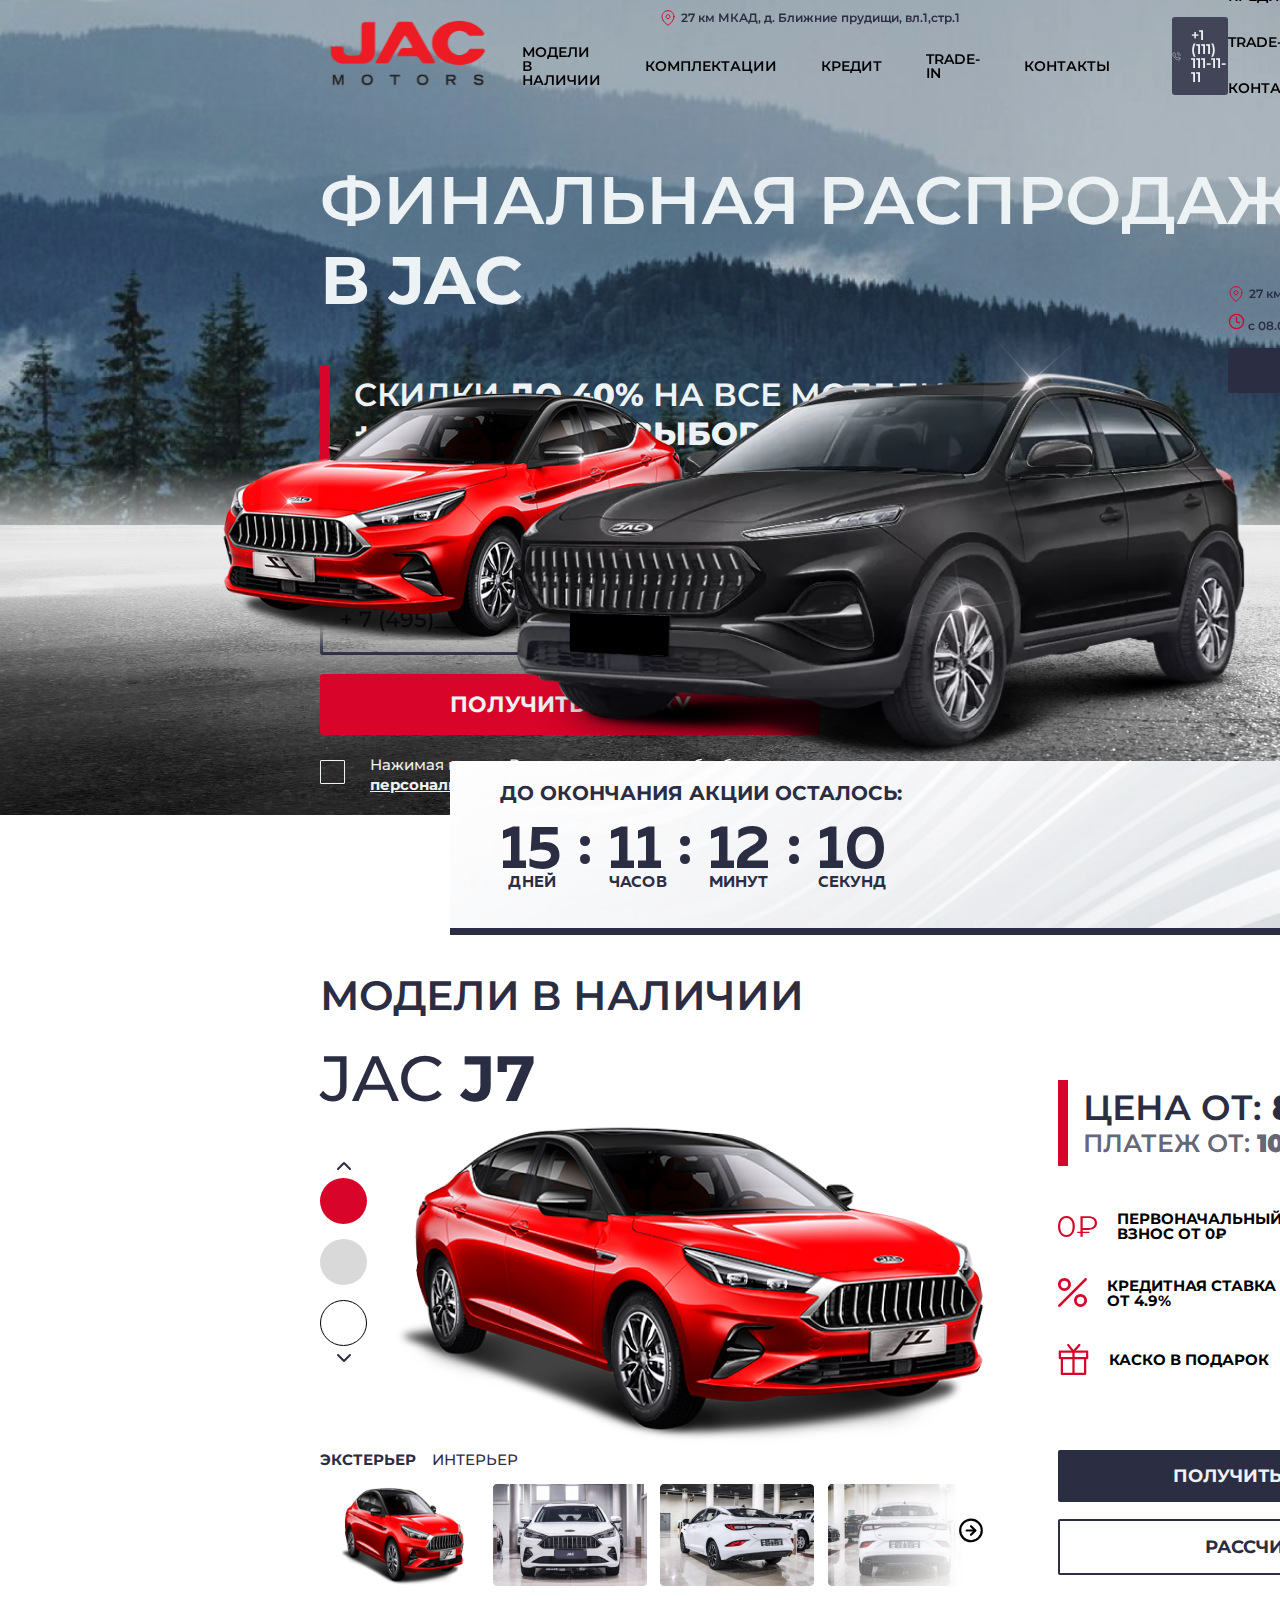
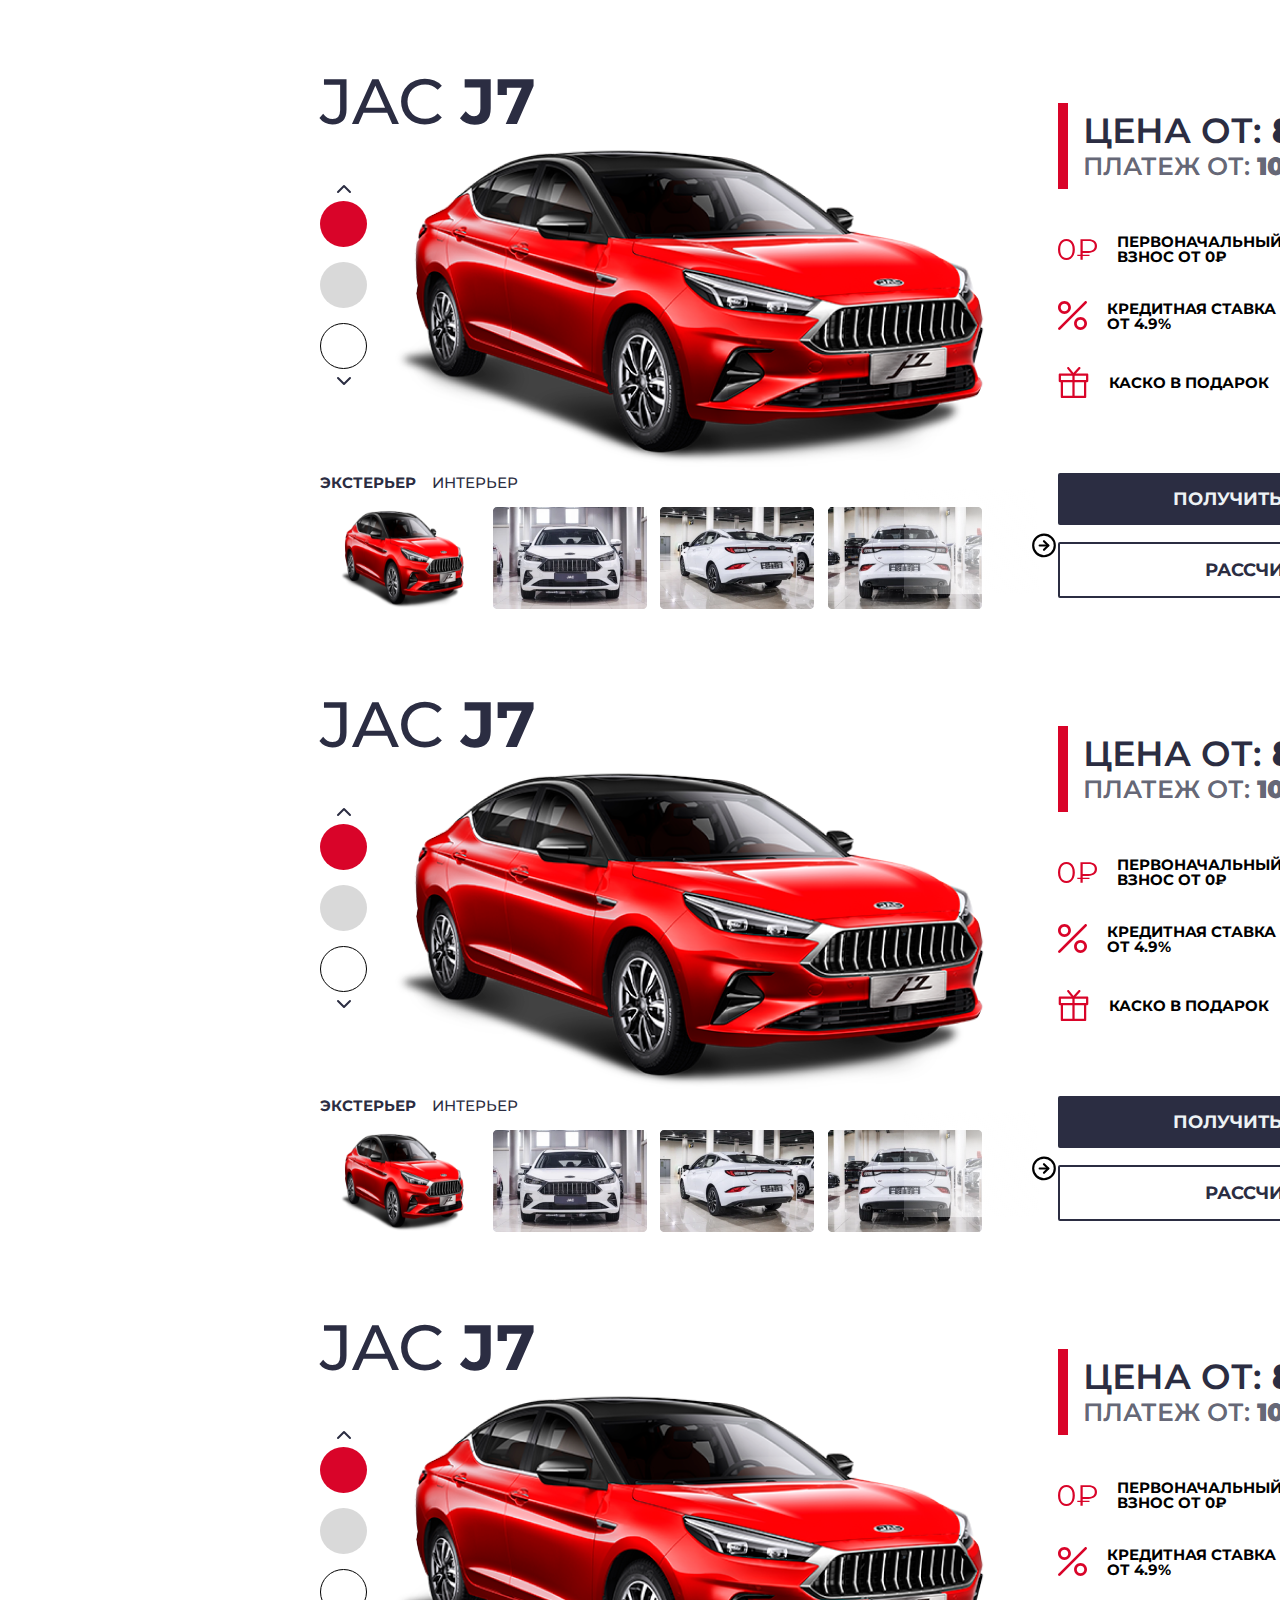
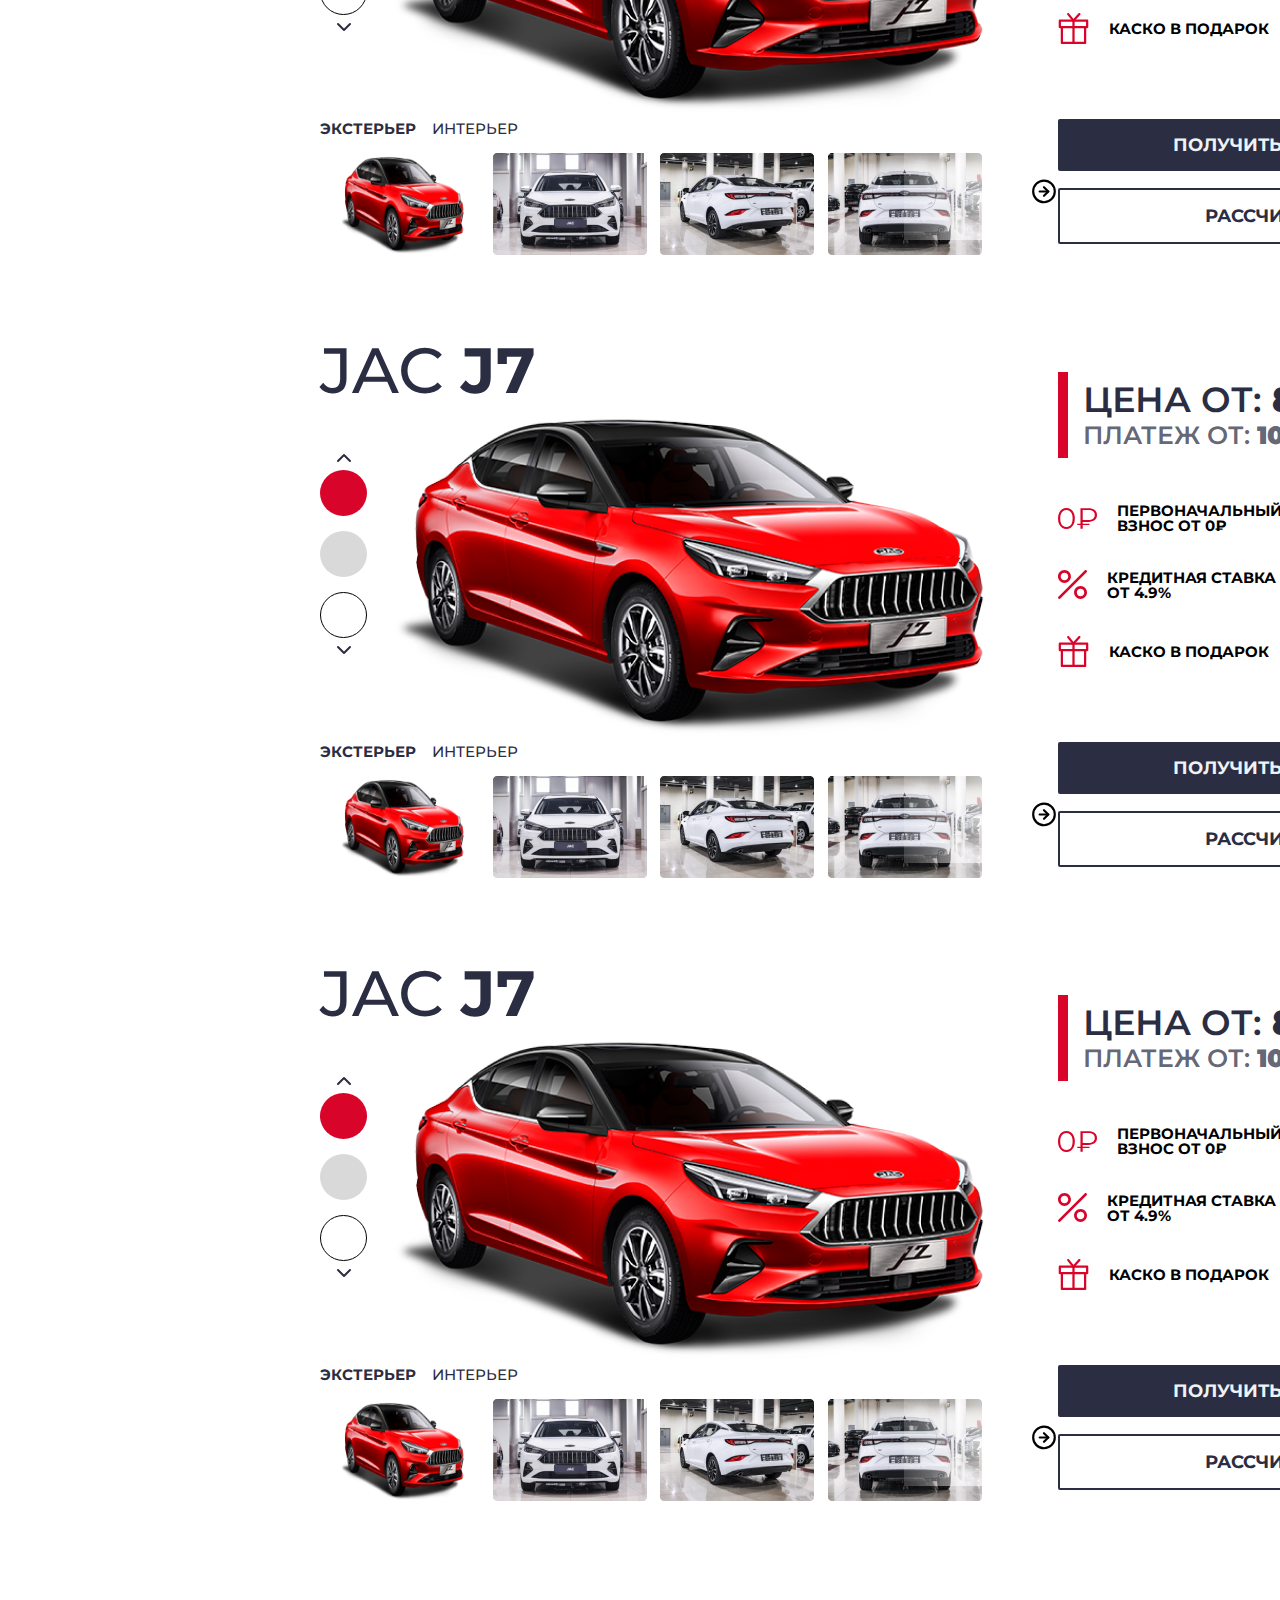
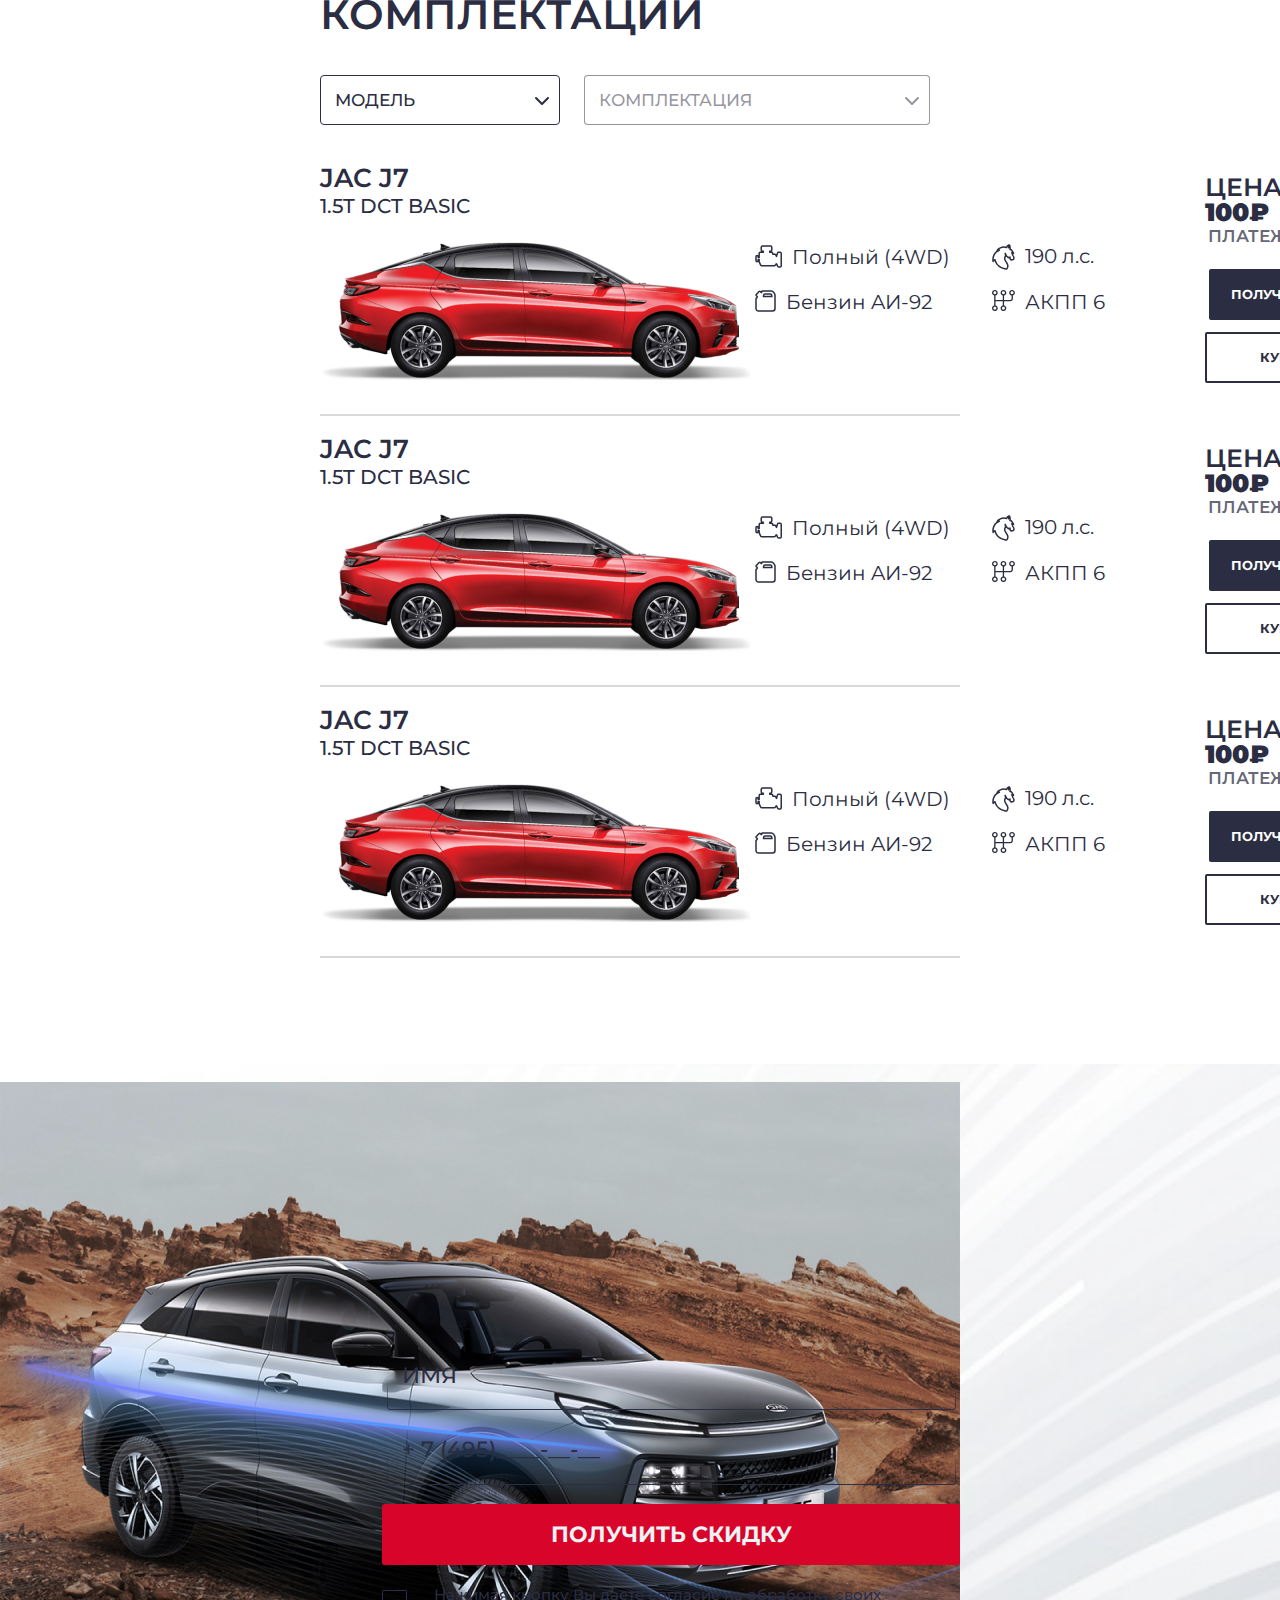
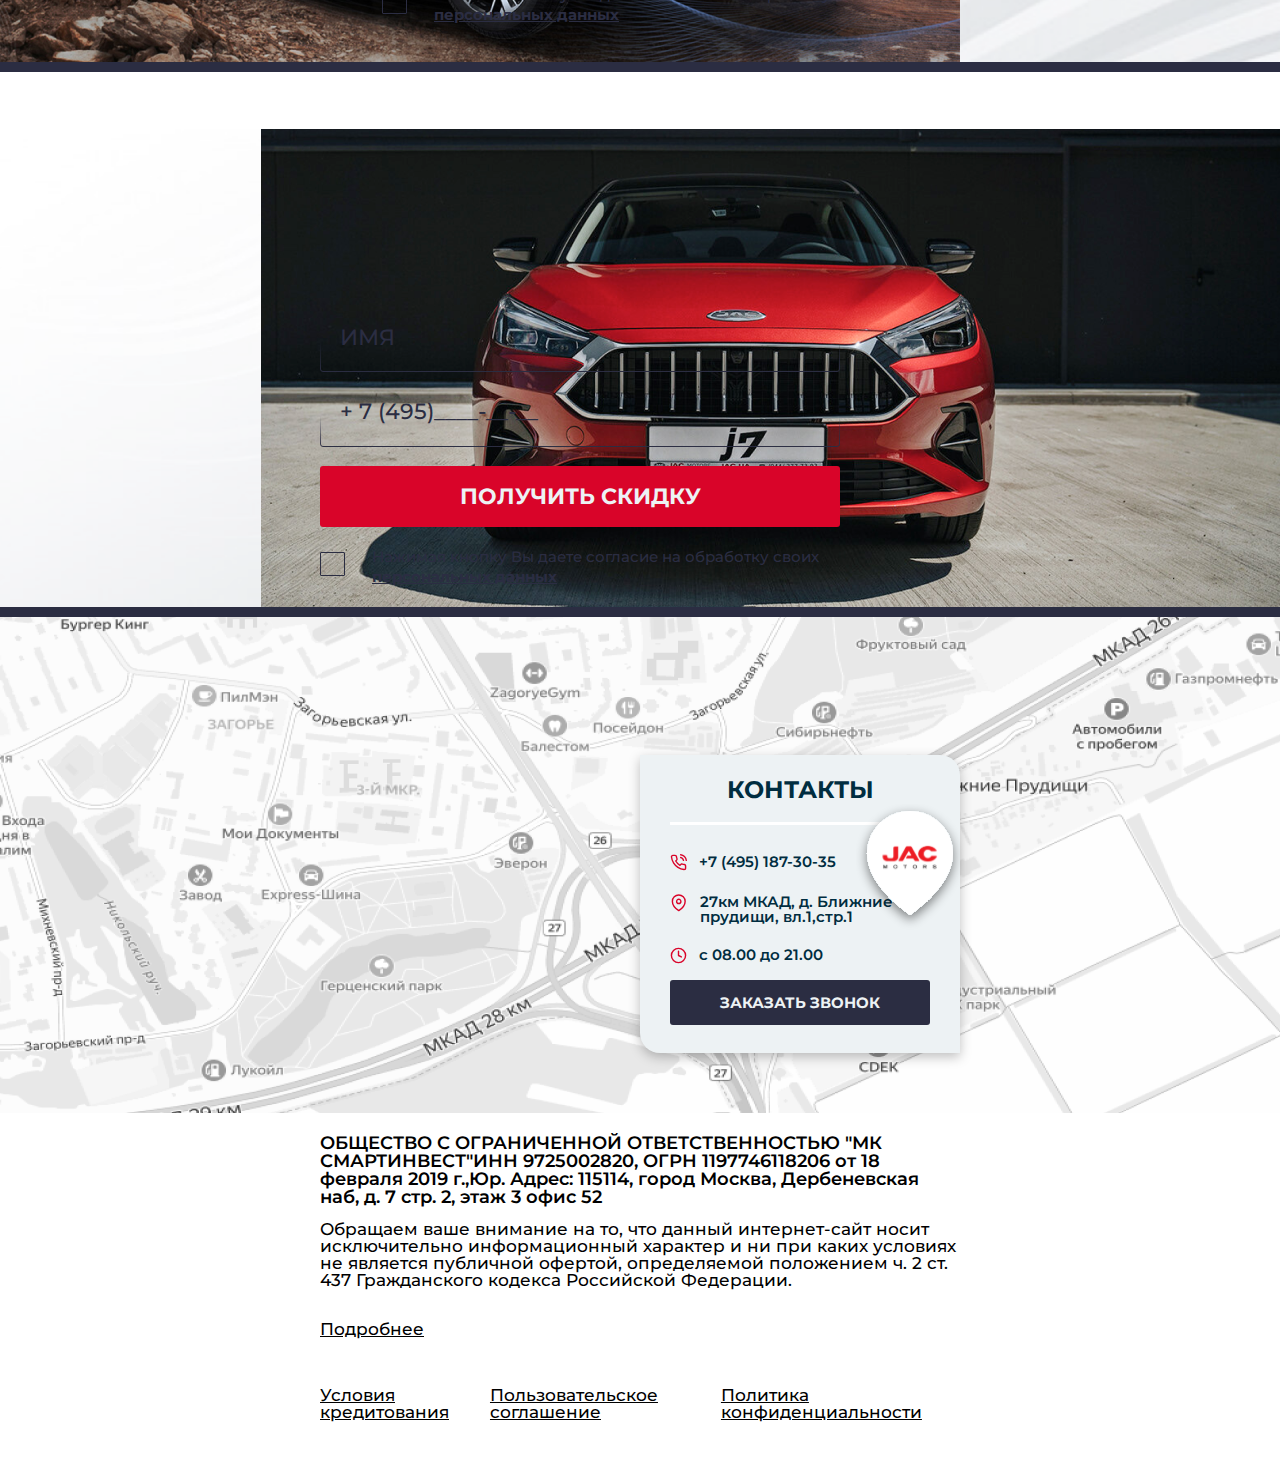
==== commit 70f61bbb: "slider" ====
--- a/jac/index.html
+++ b/jac/index.html
@@ -275,7 +275,7 @@
                                     <p class="ext visual-car active">ЭКСТЕРЬЕР</p>
                                     <p class="in visual-car">ИНТЕРЬЕР</p>
 
-                                    <div class="swiper-car first">
+                                    <div class="swiper-car first exterior vision">
                                         <div class="swiper swiper-car">
                                             <div class="swiper-wrapper">
                                                 <div class="swiper-slide">
@@ -292,6 +292,57 @@
                                                 </div>
                                                 <div class="swiper-slide">
                                                     <img src="./images/main/section-models/main-red-car.png" alt="">
+                                                </div>
+
+                                            </div>
+                                            <div class="left-blur blur"></div>
+                                            <div class="right-blur blur"></div>
+                                            <svg class="left-arrow-swiper swiper-button-prev"
+                                                xmlns="http://www.w3.org/2000/svg" width="25" height="25"
+                                                viewBox="0 0 25 25" fill="none">
+                                                <path
+                                                    d="M12.0034 2.02079C6.48057 2.03037 2.01119 6.51528 2.02077 12.0381C2.03035 17.561 6.51526 22.0303 12.0381 22.0208C17.5609 22.0112 22.0303 17.5263 22.0207 12.0034C22.0112 6.48059 17.5263 2.01121 12.0034 2.02079Z"
+                                                    stroke="black" stroke-width="2" stroke-linecap="round"
+                                                    stroke-linejoin="round" />
+                                                <path d="M12.0277 16.0209L16.0208 12.0139L12.0138 8.02087"
+                                                    stroke="black" stroke-width="2" stroke-linecap="round"
+                                                    stroke-linejoin="round" />
+                                                <path d="M8.02076 12.0278L16.0208 12.0139" stroke="black"
+                                                    stroke-width="2" stroke-linecap="round" stroke-linejoin="round" />
+                                            </svg>
+                                            <svg class="right-arrow-swiper swiper-button-next"
+                                                xmlns="http://www.w3.org/2000/svg" width="25" height="25"
+                                                viewBox="0 0 25 25" fill="none">
+                                                <path
+                                                    d="M12.0034 2.02079C6.48057 2.03037 2.01119 6.51528 2.02077 12.0381C2.03035 17.561 6.51526 22.0303 12.0381 22.0208C17.5609 22.0112 22.0303 17.5263 22.0207 12.0034C22.0112 6.48059 17.5263 2.01121 12.0034 2.02079Z"
+                                                    stroke="black" stroke-width="2" stroke-linecap="round"
+                                                    stroke-linejoin="round" />
+                                                <path d="M12.0277 16.0209L16.0208 12.0139L12.0138 8.02087"
+                                                    stroke="black" stroke-width="2" stroke-linecap="round"
+                                                    stroke-linejoin="round" />
+                                                <path d="M8.02076 12.0278L16.0208 12.0139" stroke="black"
+                                                    stroke-width="2" stroke-linecap="round" stroke-linejoin="round" />
+                                            </svg>
+                                        </div>
+                                    </div>
+
+                                    <div class="swiper-car first interior">
+                                        <div class="swiper swiper-car">
+                                            <div class="swiper-wrapper">
+                                                <div class="swiper-slide">
+                                                    <img src="./images/main/section-models/image 704.png" alt="">
+                                                </div>
+                                                <div class="swiper-slide">
+                                                    <img src="./images/main/section-models/image 703.png" alt="">
+                                                </div>
+                                                <div class="swiper-slide">
+                                                    <img src="./images/main/section-models/main-red-car.png" alt="">
+                                                </div>
+                                                <div class="swiper-slide">
+                                                    <img src="./images/main/section-models/main-red-car.png" alt="">
+                                                </div>
+                                                <div class="swiper-slide">
+                                                    <img src="./images/main/section-models/image 705.png" alt="">
                                                 </div>
 
                                             </div>
@@ -487,7 +538,7 @@
                                 <div class="wrapper-swiper-car">
                                     <p class="ext visual-car active">ЭКСТЕРЬЕР</p>
                                     <p class="in visual-car">ИНТЕРЬЕР</p>
-                                    <div class="swiper swiper-car">
+                                    <div class="swiper swiper-car exterior vision">
                                         <div class="swiper-wrapper">
                                             <div class="swiper-slide">
                                                 <img src="./images/main/section-models/main-red-car.png" alt="">
@@ -532,6 +583,57 @@
                                             <path d="M8.02076 12.0278L16.0208 12.0139" stroke="black" stroke-width="2"
                                                 stroke-linecap="round" stroke-linejoin="round" />
                                         </svg>
+                                    </div>
+
+                                    <div class="swiper-car first interior">
+                                        <div class="swiper swiper-car">
+                                            <div class="swiper-wrapper">
+                                                <div class="swiper-slide">
+                                                    <img src="./images/main/section-models/image 704.png" alt="">
+                                                </div>
+                                                <div class="swiper-slide">
+                                                    <img src="./images/main/section-models/image 703.png" alt="">
+                                                </div>
+                                                <div class="swiper-slide">
+                                                    <img src="./images/main/section-models/main-red-car.png" alt="">
+                                                </div>
+                                                <div class="swiper-slide">
+                                                    <img src="./images/main/section-models/main-red-car.png" alt="">
+                                                </div>
+                                                <div class="swiper-slide">
+                                                    <img src="./images/main/section-models/image 705.png" alt="">
+                                                </div>
+
+                                            </div>
+                                            <div class="left-blur blur"></div>
+                                            <div class="right-blur blur"></div>
+                                            <svg class="left-arrow-swiper swiper-button-prev"
+                                                xmlns="http://www.w3.org/2000/svg" width="25" height="25"
+                                                viewBox="0 0 25 25" fill="none">
+                                                <path
+                                                    d="M12.0034 2.02079C6.48057 2.03037 2.01119 6.51528 2.02077 12.0381C2.03035 17.561 6.51526 22.0303 12.0381 22.0208C17.5609 22.0112 22.0303 17.5263 22.0207 12.0034C22.0112 6.48059 17.5263 2.01121 12.0034 2.02079Z"
+                                                    stroke="black" stroke-width="2" stroke-linecap="round"
+                                                    stroke-linejoin="round" />
+                                                <path d="M12.0277 16.0209L16.0208 12.0139L12.0138 8.02087"
+                                                    stroke="black" stroke-width="2" stroke-linecap="round"
+                                                    stroke-linejoin="round" />
+                                                <path d="M8.02076 12.0278L16.0208 12.0139" stroke="black"
+                                                    stroke-width="2" stroke-linecap="round" stroke-linejoin="round" />
+                                            </svg>
+                                            <svg class="right-arrow-swiper swiper-button-next"
+                                                xmlns="http://www.w3.org/2000/svg" width="25" height="25"
+                                                viewBox="0 0 25 25" fill="none">
+                                                <path
+                                                    d="M12.0034 2.02079C6.48057 2.03037 2.01119 6.51528 2.02077 12.0381C2.03035 17.561 6.51526 22.0303 12.0381 22.0208C17.5609 22.0112 22.0303 17.5263 22.0207 12.0034C22.0112 6.48059 17.5263 2.01121 12.0034 2.02079Z"
+                                                    stroke="black" stroke-width="2" stroke-linecap="round"
+                                                    stroke-linejoin="round" />
+                                                <path d="M12.0277 16.0209L16.0208 12.0139L12.0138 8.02087"
+                                                    stroke="black" stroke-width="2" stroke-linecap="round"
+                                                    stroke-linejoin="round" />
+                                                <path d="M8.02076 12.0278L16.0208 12.0139" stroke="black"
+                                                    stroke-width="2" stroke-linecap="round" stroke-linejoin="round" />
+                                            </svg>
+                                        </div>
                                     </div>
                                 </div>
 
@@ -694,7 +796,7 @@
                                 <div class="wrapper-swiper-car">
                                     <p class="ext visual-car active">ЭКСТЕРЬЕР</p>
                                     <p class="in visual-car">ИНТЕРЬЕР</p>
-                                    <div class="swiper swiper-car">
+                                    <div class="swiper swiper-car exterior vision">
                                         <div class="swiper-wrapper">
                                             <div class="swiper-slide">
                                                 <img src="./images/main/section-models/main-red-car.png" alt="">
@@ -739,6 +841,57 @@
                                             <path d="M8.02076 12.0278L16.0208 12.0139" stroke="black" stroke-width="2"
                                                 stroke-linecap="round" stroke-linejoin="round" />
                                         </svg>
+                                    </div>
+
+                                    <div class="swiper-car first interior">
+                                        <div class="swiper swiper-car">
+                                            <div class="swiper-wrapper">
+                                                <div class="swiper-slide">
+                                                    <img src="./images/main/section-models/image 704.png" alt="">
+                                                </div>
+                                                <div class="swiper-slide">
+                                                    <img src="./images/main/section-models/image 703.png" alt="">
+                                                </div>
+                                                <div class="swiper-slide">
+                                                    <img src="./images/main/section-models/main-red-car.png" alt="">
+                                                </div>
+                                                <div class="swiper-slide">
+                                                    <img src="./images/main/section-models/main-red-car.png" alt="">
+                                                </div>
+                                                <div class="swiper-slide">
+                                                    <img src="./images/main/section-models/image 705.png" alt="">
+                                                </div>
+
+                                            </div>
+                                            <div class="left-blur blur"></div>
+                                            <div class="right-blur blur"></div>
+                                            <svg class="left-arrow-swiper swiper-button-prev"
+                                                xmlns="http://www.w3.org/2000/svg" width="25" height="25"
+                                                viewBox="0 0 25 25" fill="none">
+                                                <path
+                                                    d="M12.0034 2.02079C6.48057 2.03037 2.01119 6.51528 2.02077 12.0381C2.03035 17.561 6.51526 22.0303 12.0381 22.0208C17.5609 22.0112 22.0303 17.5263 22.0207 12.0034C22.0112 6.48059 17.5263 2.01121 12.0034 2.02079Z"
+                                                    stroke="black" stroke-width="2" stroke-linecap="round"
+                                                    stroke-linejoin="round" />
+                                                <path d="M12.0277 16.0209L16.0208 12.0139L12.0138 8.02087"
+                                                    stroke="black" stroke-width="2" stroke-linecap="round"
+                                                    stroke-linejoin="round" />
+                                                <path d="M8.02076 12.0278L16.0208 12.0139" stroke="black"
+                                                    stroke-width="2" stroke-linecap="round" stroke-linejoin="round" />
+                                            </svg>
+                                            <svg class="right-arrow-swiper swiper-button-next"
+                                                xmlns="http://www.w3.org/2000/svg" width="25" height="25"
+                                                viewBox="0 0 25 25" fill="none">
+                                                <path
+                                                    d="M12.0034 2.02079C6.48057 2.03037 2.01119 6.51528 2.02077 12.0381C2.03035 17.561 6.51526 22.0303 12.0381 22.0208C17.5609 22.0112 22.0303 17.5263 22.0207 12.0034C22.0112 6.48059 17.5263 2.01121 12.0034 2.02079Z"
+                                                    stroke="black" stroke-width="2" stroke-linecap="round"
+                                                    stroke-linejoin="round" />
+                                                <path d="M12.0277 16.0209L16.0208 12.0139L12.0138 8.02087"
+                                                    stroke="black" stroke-width="2" stroke-linecap="round"
+                                                    stroke-linejoin="round" />
+                                                <path d="M8.02076 12.0278L16.0208 12.0139" stroke="black"
+                                                    stroke-width="2" stroke-linecap="round" stroke-linejoin="round" />
+                                            </svg>
+                                        </div>
                                     </div>
                                 </div>
 
@@ -901,7 +1054,7 @@
                                 <div class="wrapper-swiper-car">
                                     <p class="ext visual-car active">ЭКСТЕРЬЕР</p>
                                     <p class="in visual-car">ИНТЕРЬЕР</p>
-                                    <div class="swiper swiper-car">
+                                    <div class="swiper swiper-car exterior vision">
                                         <div class="swiper-wrapper">
                                             <div class="swiper-slide">
                                                 <img src="./images/main/section-models/main-red-car.png" alt="">
@@ -946,6 +1099,57 @@
                                             <path d="M8.02076 12.0278L16.0208 12.0139" stroke="black" stroke-width="2"
                                                 stroke-linecap="round" stroke-linejoin="round" />
                                         </svg>
+                                    </div>
+
+                                    <div class="swiper-car first interior">
+                                        <div class="swiper swiper-car">
+                                            <div class="swiper-wrapper">
+                                                <div class="swiper-slide">
+                                                    <img src="./images/main/section-models/image 704.png" alt="">
+                                                </div>
+                                                <div class="swiper-slide">
+                                                    <img src="./images/main/section-models/image 703.png" alt="">
+                                                </div>
+                                                <div class="swiper-slide">
+                                                    <img src="./images/main/section-models/main-red-car.png" alt="">
+                                                </div>
+                                                <div class="swiper-slide">
+                                                    <img src="./images/main/section-models/main-red-car.png" alt="">
+                                                </div>
+                                                <div class="swiper-slide">
+                                                    <img src="./images/main/section-models/image 705.png" alt="">
+                                                </div>
+
+                                            </div>
+                                            <div class="left-blur blur"></div>
+                                            <div class="right-blur blur"></div>
+                                            <svg class="left-arrow-swiper swiper-button-prev"
+                                                xmlns="http://www.w3.org/2000/svg" width="25" height="25"
+                                                viewBox="0 0 25 25" fill="none">
+                                                <path
+                                                    d="M12.0034 2.02079C6.48057 2.03037 2.01119 6.51528 2.02077 12.0381C2.03035 17.561 6.51526 22.0303 12.0381 22.0208C17.5609 22.0112 22.0303 17.5263 22.0207 12.0034C22.0112 6.48059 17.5263 2.01121 12.0034 2.02079Z"
+                                                    stroke="black" stroke-width="2" stroke-linecap="round"
+                                                    stroke-linejoin="round" />
+                                                <path d="M12.0277 16.0209L16.0208 12.0139L12.0138 8.02087"
+                                                    stroke="black" stroke-width="2" stroke-linecap="round"
+                                                    stroke-linejoin="round" />
+                                                <path d="M8.02076 12.0278L16.0208 12.0139" stroke="black"
+                                                    stroke-width="2" stroke-linecap="round" stroke-linejoin="round" />
+                                            </svg>
+                                            <svg class="right-arrow-swiper swiper-button-next"
+                                                xmlns="http://www.w3.org/2000/svg" width="25" height="25"
+                                                viewBox="0 0 25 25" fill="none">
+                                                <path
+                                                    d="M12.0034 2.02079C6.48057 2.03037 2.01119 6.51528 2.02077 12.0381C2.03035 17.561 6.51526 22.0303 12.0381 22.0208C17.5609 22.0112 22.0303 17.5263 22.0207 12.0034C22.0112 6.48059 17.5263 2.01121 12.0034 2.02079Z"
+                                                    stroke="black" stroke-width="2" stroke-linecap="round"
+                                                    stroke-linejoin="round" />
+                                                <path d="M12.0277 16.0209L16.0208 12.0139L12.0138 8.02087"
+                                                    stroke="black" stroke-width="2" stroke-linecap="round"
+                                                    stroke-linejoin="round" />
+                                                <path d="M8.02076 12.0278L16.0208 12.0139" stroke="black"
+                                                    stroke-width="2" stroke-linecap="round" stroke-linejoin="round" />
+                                            </svg>
+                                        </div>
                                     </div>
                                 </div>
 
@@ -1108,7 +1312,7 @@
                                 <div class="wrapper-swiper-car">
                                     <p class="ext visual-car active">ЭКСТЕРЬЕР</p>
                                     <p class="in visual-car">ИНТЕРЬЕР</p>
-                                    <div class="swiper swiper-car">
+                                    <div class="swiper swiper-car exterior vision">
                                         <div class="swiper-wrapper">
                                             <div class="swiper-slide">
                                                 <img src="./images/main/section-models/main-red-car.png" alt="">
@@ -1153,6 +1357,57 @@
                                             <path d="M8.02076 12.0278L16.0208 12.0139" stroke="black" stroke-width="2"
                                                 stroke-linecap="round" stroke-linejoin="round" />
                                         </svg>
+                                    </div>
+
+                                    <div class="swiper-car first interior">
+                                        <div class="swiper swiper-car">
+                                            <div class="swiper-wrapper">
+                                                <div class="swiper-slide">
+                                                    <img src="./images/main/section-models/image 704.png" alt="">
+                                                </div>
+                                                <div class="swiper-slide">
+                                                    <img src="./images/main/section-models/image 703.png" alt="">
+                                                </div>
+                                                <div class="swiper-slide">
+                                                    <img src="./images/main/section-models/main-red-car.png" alt="">
+                                                </div>
+                                                <div class="swiper-slide">
+                                                    <img src="./images/main/section-models/main-red-car.png" alt="">
+                                                </div>
+                                                <div class="swiper-slide">
+                                                    <img src="./images/main/section-models/image 705.png" alt="">
+                                                </div>
+
+                                            </div>
+                                            <div class="left-blur blur"></div>
+                                            <div class="right-blur blur"></div>
+                                            <svg class="left-arrow-swiper swiper-button-prev"
+                                                xmlns="http://www.w3.org/2000/svg" width="25" height="25"
+                                                viewBox="0 0 25 25" fill="none">
+                                                <path
+                                                    d="M12.0034 2.02079C6.48057 2.03037 2.01119 6.51528 2.02077 12.0381C2.03035 17.561 6.51526 22.0303 12.0381 22.0208C17.5609 22.0112 22.0303 17.5263 22.0207 12.0034C22.0112 6.48059 17.5263 2.01121 12.0034 2.02079Z"
+                                                    stroke="black" stroke-width="2" stroke-linecap="round"
+                                                    stroke-linejoin="round" />
+                                                <path d="M12.0277 16.0209L16.0208 12.0139L12.0138 8.02087"
+                                                    stroke="black" stroke-width="2" stroke-linecap="round"
+                                                    stroke-linejoin="round" />
+                                                <path d="M8.02076 12.0278L16.0208 12.0139" stroke="black"
+                                                    stroke-width="2" stroke-linecap="round" stroke-linejoin="round" />
+                                            </svg>
+                                            <svg class="right-arrow-swiper swiper-button-next"
+                                                xmlns="http://www.w3.org/2000/svg" width="25" height="25"
+                                                viewBox="0 0 25 25" fill="none">
+                                                <path
+                                                    d="M12.0034 2.02079C6.48057 2.03037 2.01119 6.51528 2.02077 12.0381C2.03035 17.561 6.51526 22.0303 12.0381 22.0208C17.5609 22.0112 22.0303 17.5263 22.0207 12.0034C22.0112 6.48059 17.5263 2.01121 12.0034 2.02079Z"
+                                                    stroke="black" stroke-width="2" stroke-linecap="round"
+                                                    stroke-linejoin="round" />
+                                                <path d="M12.0277 16.0209L16.0208 12.0139L12.0138 8.02087"
+                                                    stroke="black" stroke-width="2" stroke-linecap="round"
+                                                    stroke-linejoin="round" />
+                                                <path d="M8.02076 12.0278L16.0208 12.0139" stroke="black"
+                                                    stroke-width="2" stroke-linecap="round" stroke-linejoin="round" />
+                                            </svg>
+                                        </div>
                                     </div>
                                 </div>
 
@@ -1315,7 +1570,7 @@
                                 <div class="wrapper-swiper-car">
                                     <p class="ext visual-car active">ЭКСТЕРЬЕР</p>
                                     <p class="in visual-car">ИНТЕРЬЕР</p>
-                                    <div class="swiper swiper-car">
+                                    <div class="swiper swiper-car exterior vision">
                                         <div class="swiper-wrapper">
                                             <div class="swiper-slide">
                                                 <img src="./images/main/section-models/main-red-car.png" alt="">
@@ -1360,6 +1615,57 @@
                                             <path d="M8.02076 12.0278L16.0208 12.0139" stroke="black" stroke-width="2"
                                                 stroke-linecap="round" stroke-linejoin="round" />
                                         </svg>
+                                    </div>
+
+                                    <div class="swiper-car first interior">
+                                        <div class="swiper swiper-car">
+                                            <div class="swiper-wrapper">
+                                                <div class="swiper-slide">
+                                                    <img src="./images/main/section-models/image 704.png" alt="">
+                                                </div>
+                                                <div class="swiper-slide">
+                                                    <img src="./images/main/section-models/image 703.png" alt="">
+                                                </div>
+                                                <div class="swiper-slide">
+                                                    <img src="./images/main/section-models/main-red-car.png" alt="">
+                                                </div>
+                                                <div class="swiper-slide">
+                                                    <img src="./images/main/section-models/main-red-car.png" alt="">
+                                                </div>
+                                                <div class="swiper-slide">
+                                                    <img src="./images/main/section-models/image 705.png" alt="">
+                                                </div>
+
+                                            </div>
+                                            <div class="left-blur blur"></div>
+                                            <div class="right-blur blur"></div>
+                                            <svg class="left-arrow-swiper swiper-button-prev"
+                                                xmlns="http://www.w3.org/2000/svg" width="25" height="25"
+                                                viewBox="0 0 25 25" fill="none">
+                                                <path
+                                                    d="M12.0034 2.02079C6.48057 2.03037 2.01119 6.51528 2.02077 12.0381C2.03035 17.561 6.51526 22.0303 12.0381 22.0208C17.5609 22.0112 22.0303 17.5263 22.0207 12.0034C22.0112 6.48059 17.5263 2.01121 12.0034 2.02079Z"
+                                                    stroke="black" stroke-width="2" stroke-linecap="round"
+                                                    stroke-linejoin="round" />
+                                                <path d="M12.0277 16.0209L16.0208 12.0139L12.0138 8.02087"
+                                                    stroke="black" stroke-width="2" stroke-linecap="round"
+                                                    stroke-linejoin="round" />
+                                                <path d="M8.02076 12.0278L16.0208 12.0139" stroke="black"
+                                                    stroke-width="2" stroke-linecap="round" stroke-linejoin="round" />
+                                            </svg>
+                                            <svg class="right-arrow-swiper swiper-button-next"
+                                                xmlns="http://www.w3.org/2000/svg" width="25" height="25"
+                                                viewBox="0 0 25 25" fill="none">
+                                                <path
+                                                    d="M12.0034 2.02079C6.48057 2.03037 2.01119 6.51528 2.02077 12.0381C2.03035 17.561 6.51526 22.0303 12.0381 22.0208C17.5609 22.0112 22.0303 17.5263 22.0207 12.0034C22.0112 6.48059 17.5263 2.01121 12.0034 2.02079Z"
+                                                    stroke="black" stroke-width="2" stroke-linecap="round"
+                                                    stroke-linejoin="round" />
+                                                <path d="M12.0277 16.0209L16.0208 12.0139L12.0138 8.02087"
+                                                    stroke="black" stroke-width="2" stroke-linecap="round"
+                                                    stroke-linejoin="round" />
+                                                <path d="M8.02076 12.0278L16.0208 12.0139" stroke="black"
+                                                    stroke-width="2" stroke-linecap="round" stroke-linejoin="round" />
+                                            </svg>
+                                        </div>
                                     </div>
                                 </div>
 
--- a/jac/styles/style.css
+++ b/jac/styles/style.css
@@ -59,7 +59,7 @@
     display: flex;
     justify-content: space-between;
     align-items: center;
-    height: 142px;
+    height: 112px;
 }
 
 #logo-header {
@@ -69,13 +69,13 @@
 
 .list-nav-header {
     display: flex;
-    height: 140px;
+    height: 112px;
     margin-right: 40px;
 }
 
 .list-nav-header li {
-    padding: 0 22px;
-    height: 141px;
+    padding: 10px 22px 0;
+    height: 112px;
     display: flex;
     align-items: center;
     border-radius: 0 0 5px 5px;
@@ -98,6 +98,7 @@
 
 .list-nav-header li:hover {
     background-color: rgba(43, 45, 66, 0.71);
+    color: var(--light-gray);
 }
 
 .list-nav-header li:hover .line-top {
@@ -183,6 +184,14 @@
     height: 17px;
 }
 
+.offcanvas-body .list-nav-header li:hover {
+    background-color: transparent;
+}
+
+.offcanvas-body .list-nav-header li:hover .line-top {
+    opacity: 0;
+}
+
 .offcanvas-body .btn-call-me {
     width: 320px;
 }
@@ -514,6 +523,7 @@
 .card-car {
     padding-bottom: 45px;
     display: flex;
+    justify-content: space-between;
 }
 
 .wrapper-colors-n-car {
@@ -530,8 +540,18 @@
     left: 0;
 }
 
+.main-img-card {
+    width: 738px;
+    height: 330px;
+    margin-bottom: 5px;
+}
+
 .wrapper-colors svg:nth-child(3) {
     margin: 15px 0;
+}
+
+.wrapper-swiper-car {
+    position: relative;
 }
 
 .visual-car {
@@ -573,6 +593,23 @@
     visibility: visible;
 }
 
+
+.swiper-car.exterior,
+.swiper-car.interior {
+    opacity: 0;
+    visibility: hidden;
+    transition: .3s;
+    position: absolute;
+    top: 16px;
+}
+
+.swiper-car.exterior.vision,
+.swiper-car.interior.vision {
+    opacity: 1;
+    visibility: visible;
+    position: static;
+}
+
 .swiper-car img {
     width: 154px;
     height: 102px;
@@ -589,8 +626,9 @@
 
 .left-blur {
     position: absolute;
+    top: 14px;
     left: 0;
-    height: 104px;
+    height: 105px;
     width: 154px;
     transform: rotate(180deg);
     background: linear-gradient(268deg, #FFF 14%, rgba(255, 255, 255, 0.00) 117.24%);
@@ -631,8 +669,9 @@
 
 .right-blur {
     position: absolute;
+    top: 14px;
     right: 0;
-    height: 104px;
+    height: 105px;
     width: 154px;
     background: linear-gradient(268deg, #FFF 14%, rgba(255, 255, 255, 0.00) 117.24%);
 
@@ -1550,10 +1589,8 @@
 
 
 
-@media (min-width: 359px) and (max-width: 427px) {
-    /* .header {
-        background-color: green;
-    } */
+@media (min-width: 359px) and (max-width: 450px) {
+
 
     .container {
         max-width: 360px;
@@ -1660,7 +1697,8 @@
         font-size: 12px;
     }
 
-    .wrapper-section-final-sale .form-section-final-sale input[type="text"]::placeholder {
+    .wrapper-section-final-sale .form-section-final-sale input[type="text"]::placeholder,
+    .wrapper-section-final-sale .form-section-final-sale input[type="tel"]::placeholder {
         color: #fff;
     }
 
@@ -1672,10 +1710,6 @@
         margin-bottom: 5px;
     }
 
-    .wrapper-section-final-sale .form-section-final-sale input[type="tel"]::placeholder {
-        color: #fff;
-    }
-
     .form-section-final-sale img:first-of-type {
         display: none;
     }
@@ -1799,9 +1833,10 @@
     }
 
     .main-img-card {
-        width: 320px;
+        width: 300px;
+        height: 160px;
         position: relative;
-        left: 20px;
+        left: 38px;
     }
 
     .wrapper-swiper-car {
@@ -1829,6 +1864,7 @@
     .right-blur {
         width: 70px;
         height: 57px;
+        top: 10px;
     }
 
 
@@ -1853,6 +1889,7 @@
     .table-preference {
         margin: 23px 0 5px;
         font-size: 12px;
+        width: 320px;
         max-width: 320px;
     }
 
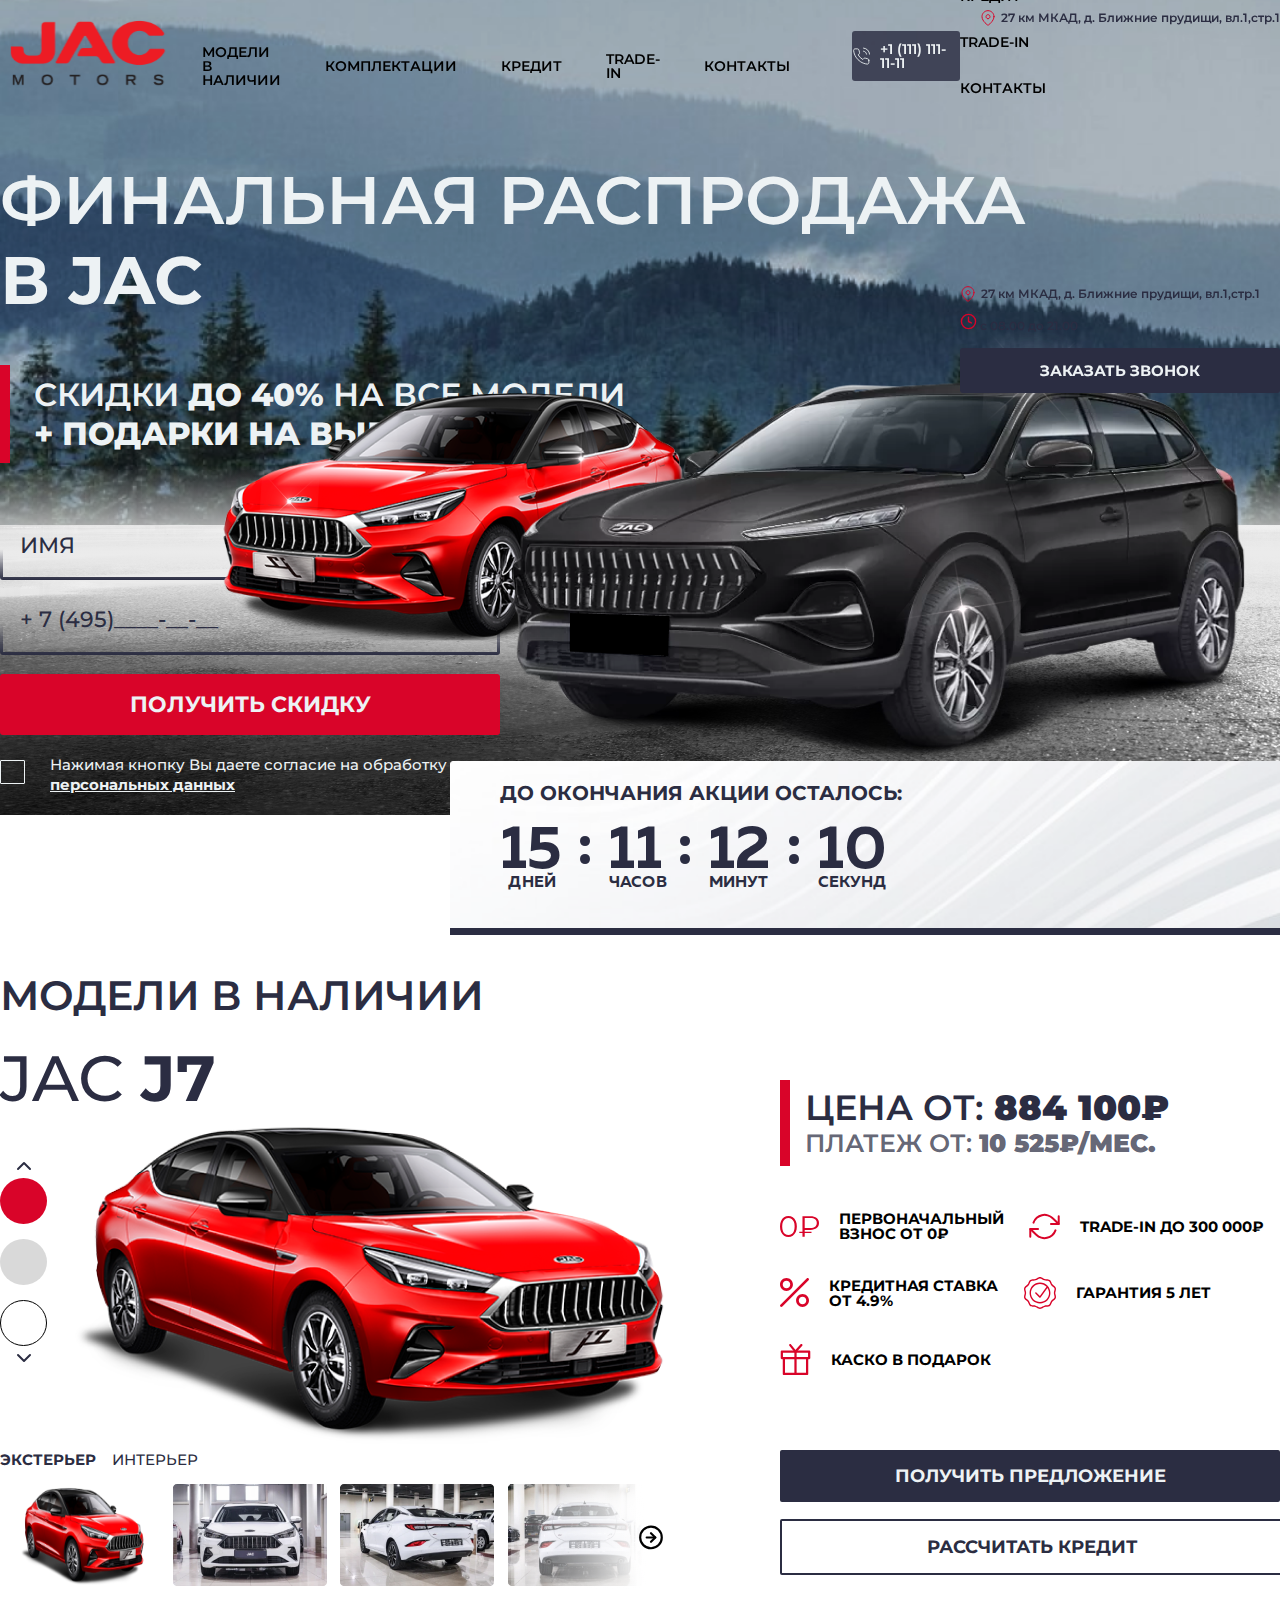
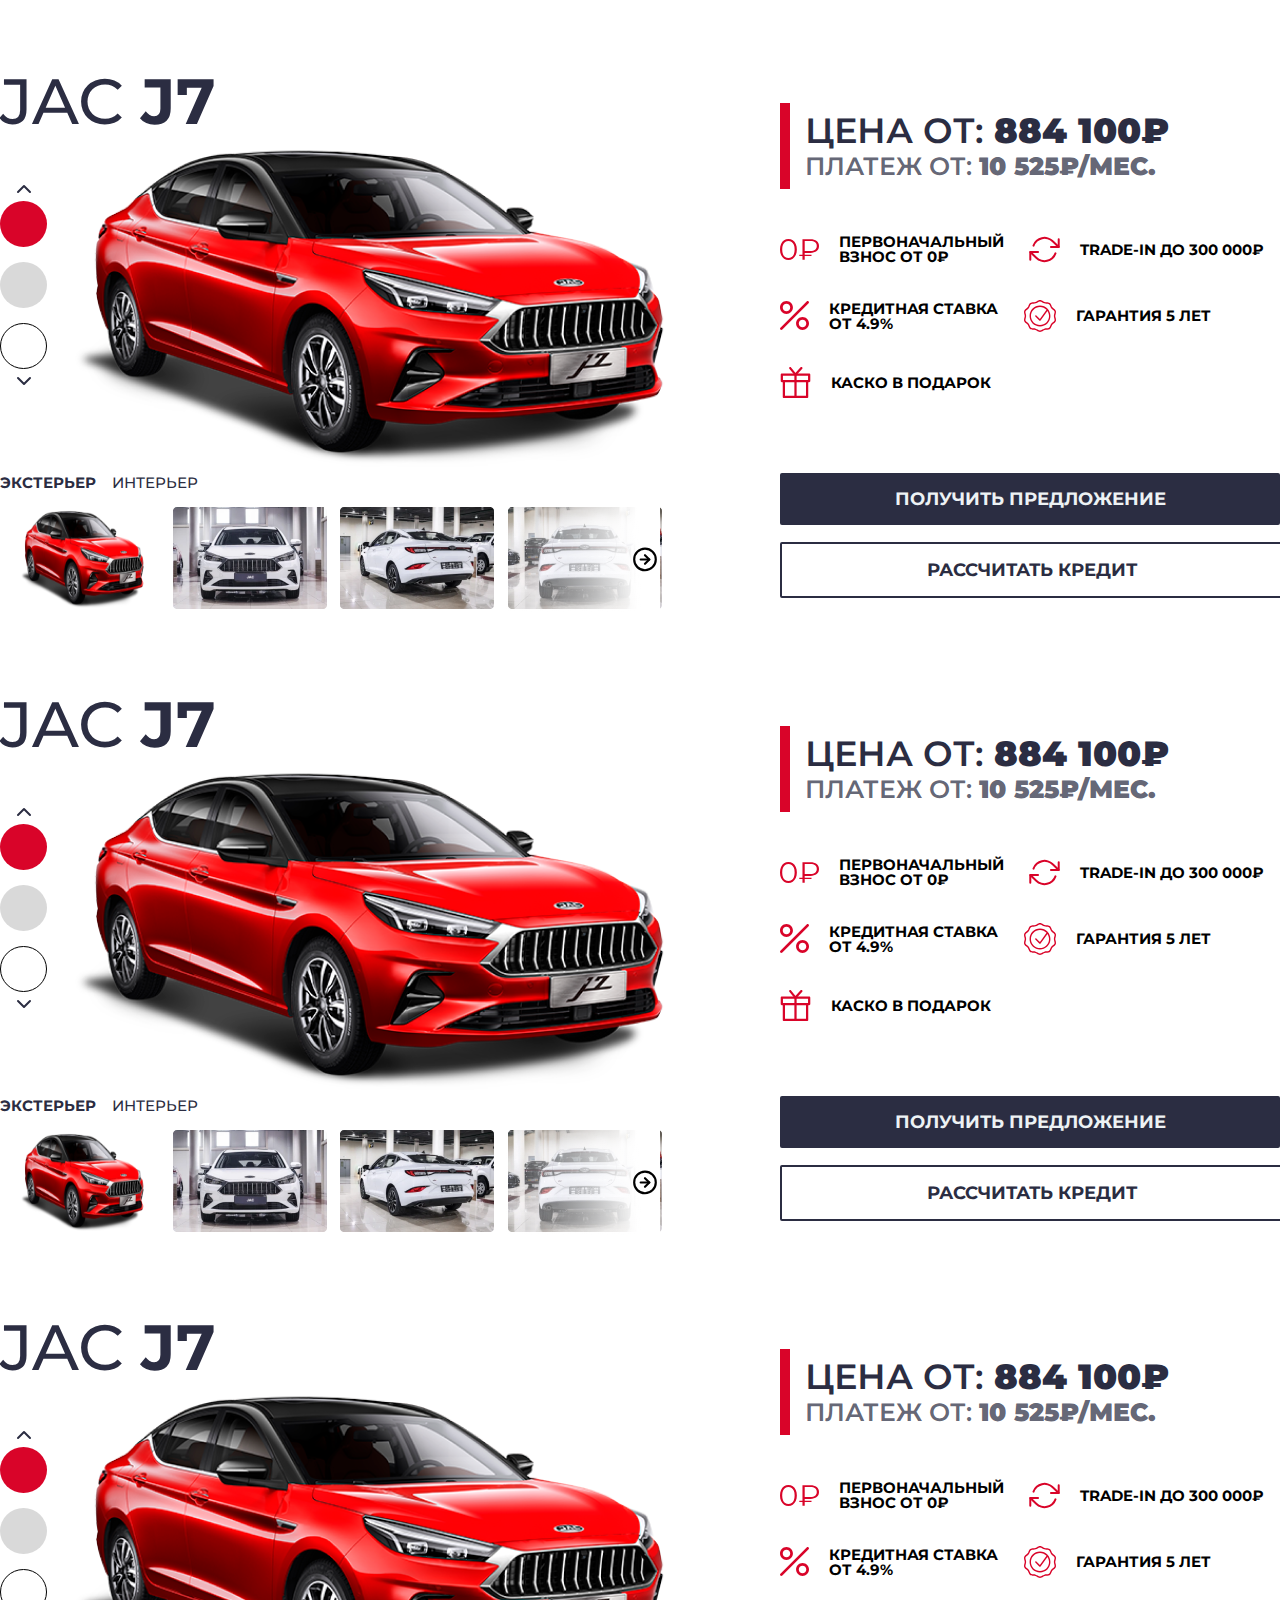
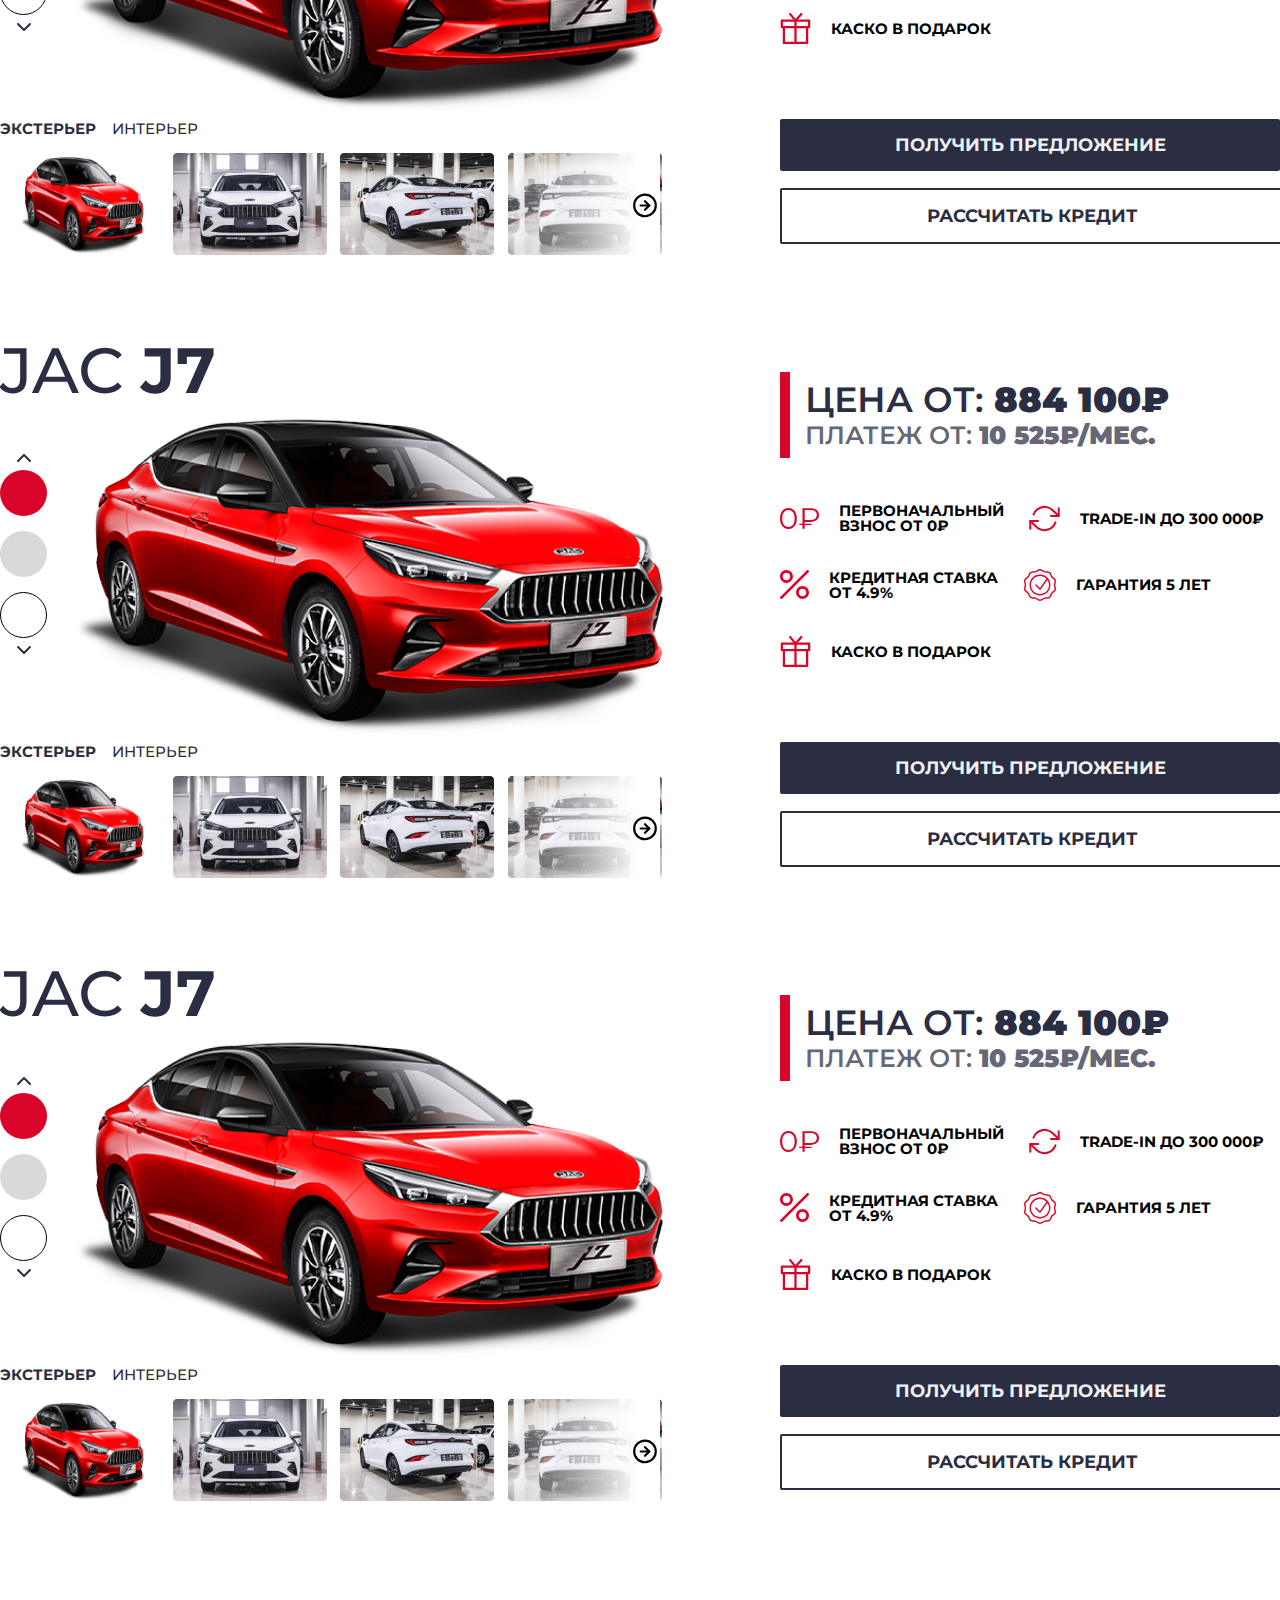
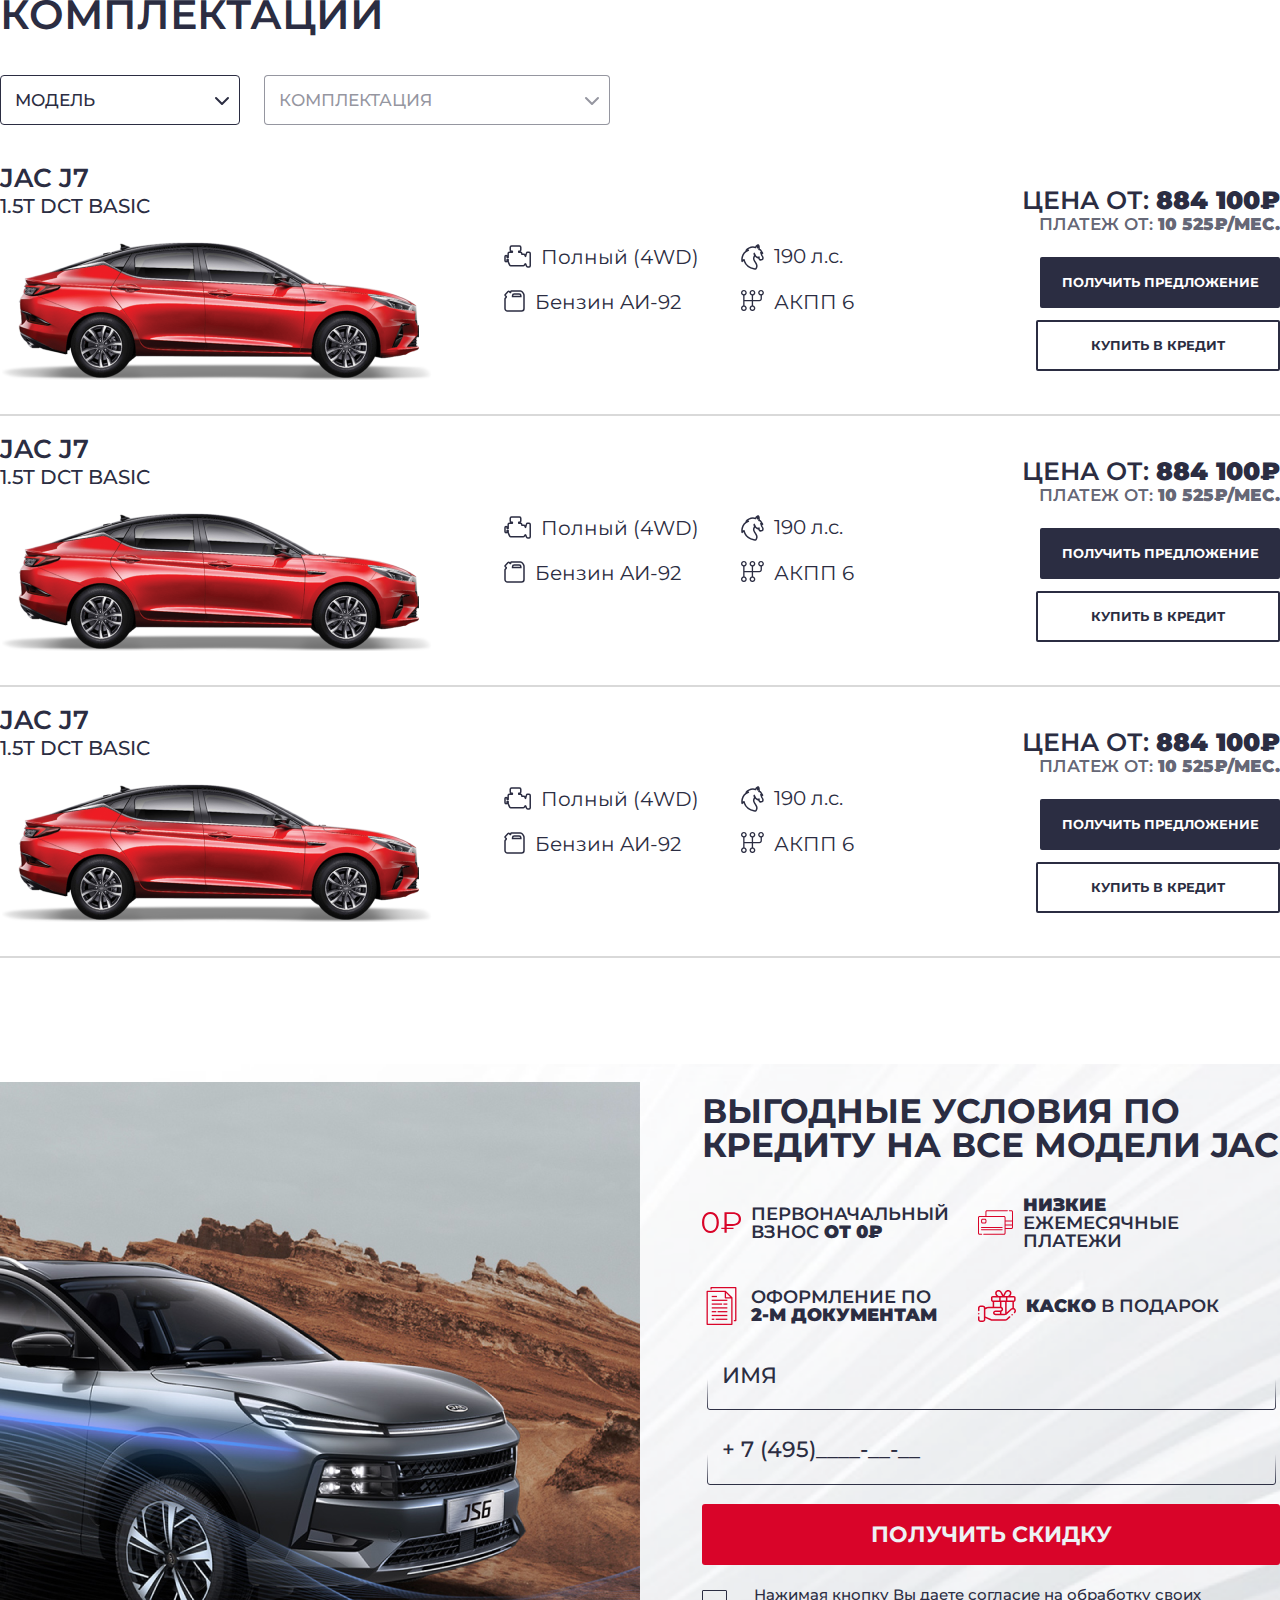
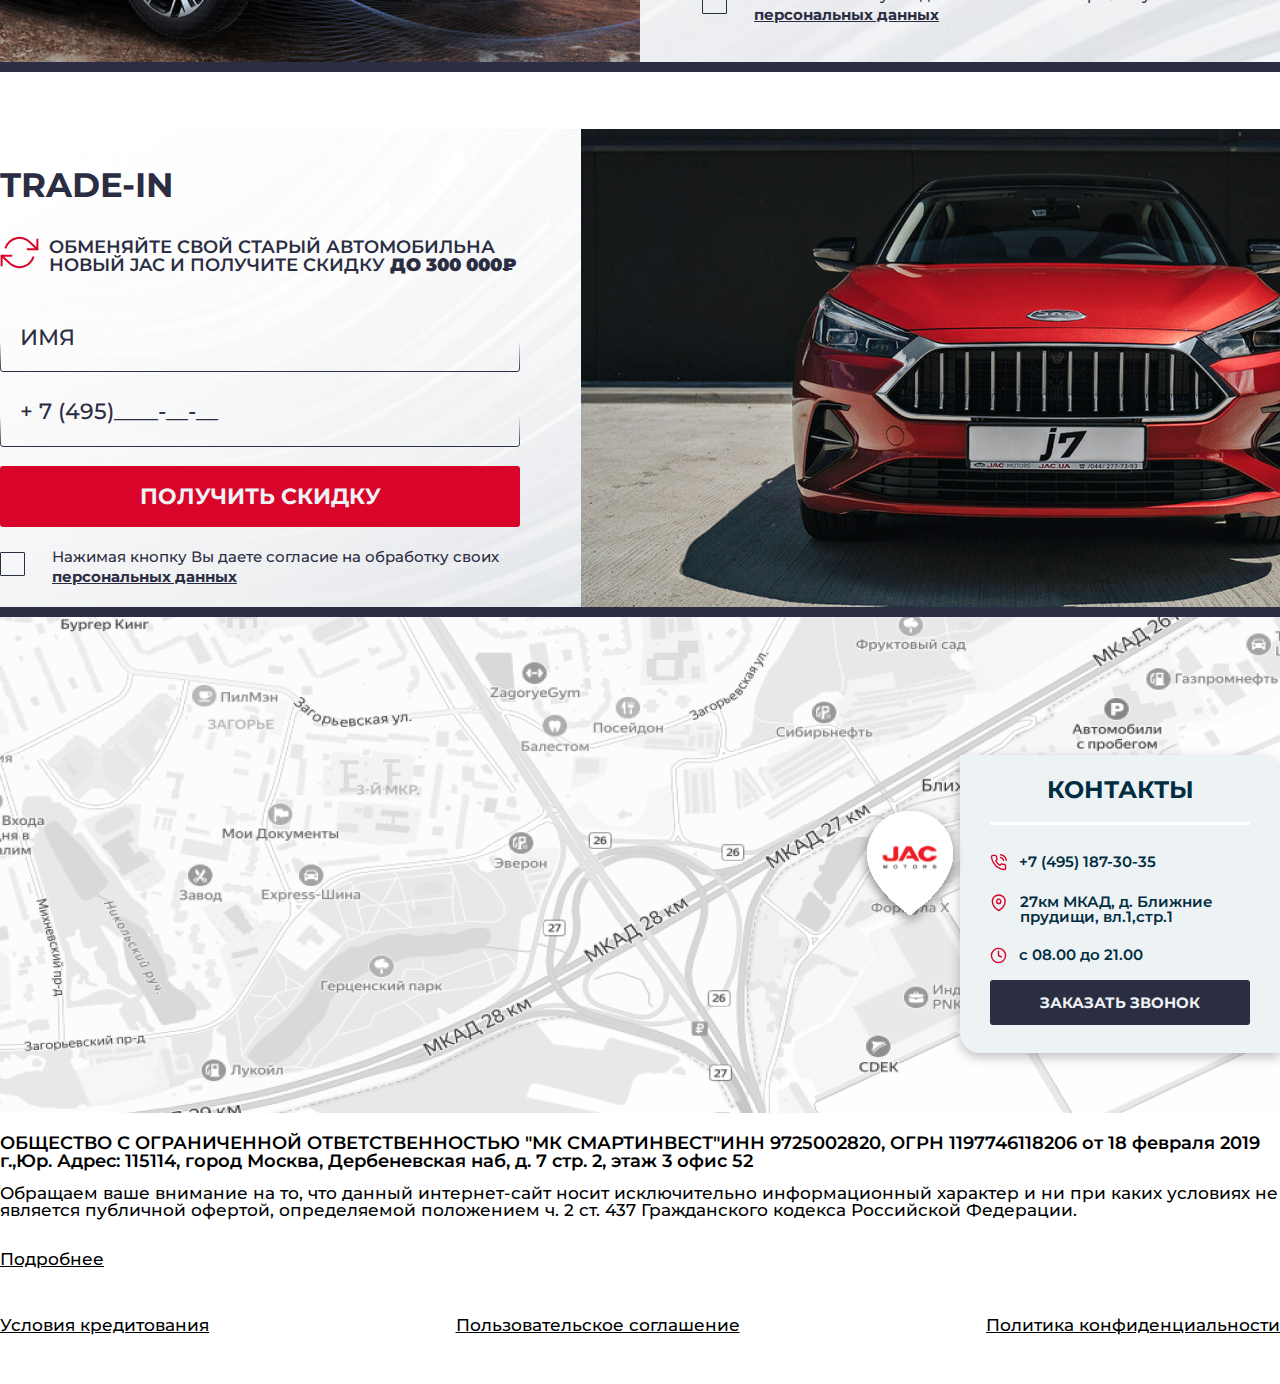
==== commit 1598de7c: "fix" ====
--- a/jac/index.html
+++ b/jac/index.html
@@ -279,25 +279,25 @@
                                         <div class="swiper swiper-car">
                                             <div class="swiper-wrapper">
                                                 <div class="swiper-slide">
-                                                    <img src="./images/main/section-models/main-red-car.png" alt="">
-                                                </div>
-                                                <div class="swiper-slide">
-                                                    <img src="./images/main/section-models/image 703.png" alt="">
-                                                </div>
-                                                <div class="swiper-slide">
-                                                    <img src="./images/main/section-models/image 704.png" alt="">
-                                                </div>
-                                                <div class="swiper-slide">
-                                                    <img src="./images/main/section-models/image 705.png" alt="">
-                                                </div>
-                                                <div class="swiper-slide">
-                                                    <img src="./images/main/section-models/main-red-car.png" alt="">
-                                                </div>
-
-                                            </div>
-                                            <div class="left-blur blur"></div>
-                                            <div class="right-blur blur"></div>
-                                            <svg class="left-arrow-swiper swiper-button-prev"
+                                                    <img data-fancybox="CS" src="./images/main/section-models/main-red-car.png" alt="">
+                                                </div>
+                                                <div class="swiper-slide">
+                                                    <img data-fancybox="CS" src="./images/main/section-models/image 703.png" alt="">
+                                                </div>
+                                                <div class="swiper-slide">
+                                                    <img data-fancybox="CS" src="./images/main/section-models/image 704.png" alt="">
+                                                </div>
+                                                <div class="swiper-slide">
+                                                    <img data-fancybox="CS" src="./images/main/section-models/image 705.png" alt="">
+                                                </div>
+                                                <div class="swiper-slide">
+                                                    <img data-fancybox="CS" src="./images/main/section-models/main-red-car.png" alt="">
+                                                </div>
+
+                                            </div>
+                                            <div class="left-blur blur first"></div>
+                                            <div class="right-blur blur first"></div>
+                                            <svg class="left-arrow-swiper swiper-button-prev first"
                                                 xmlns="http://www.w3.org/2000/svg" width="25" height="25"
                                                 viewBox="0 0 25 25" fill="none">
                                                 <path
@@ -310,7 +310,7 @@
                                                 <path d="M8.02076 12.0278L16.0208 12.0139" stroke="black"
                                                     stroke-width="2" stroke-linecap="round" stroke-linejoin="round" />
                                             </svg>
-                                            <svg class="right-arrow-swiper swiper-button-next"
+                                            <svg class="right-arrow-swiper swiper-button-next first"
                                                 xmlns="http://www.w3.org/2000/svg" width="25" height="25"
                                                 viewBox="0 0 25 25" fill="none">
                                                 <path
@@ -330,19 +330,19 @@
                                         <div class="swiper swiper-car">
                                             <div class="swiper-wrapper">
                                                 <div class="swiper-slide">
-                                                    <img src="./images/main/section-models/image 704.png" alt="">
-                                                </div>
-                                                <div class="swiper-slide">
-                                                    <img src="./images/main/section-models/image 703.png" alt="">
-                                                </div>
-                                                <div class="swiper-slide">
-                                                    <img src="./images/main/section-models/main-red-car.png" alt="">
-                                                </div>
-                                                <div class="swiper-slide">
-                                                    <img src="./images/main/section-models/main-red-car.png" alt="">
-                                                </div>
-                                                <div class="swiper-slide">
-                                                    <img src="./images/main/section-models/image 705.png" alt="">
+                                                    <img data-fancybox="CS" src="./images/main/section-models/image 704.png" alt="">
+                                                </div>
+                                                <div class="swiper-slide">
+                                                    <img data-fancybox="CS" src="./images/main/section-models/image 703.png" alt="">
+                                                </div>
+                                                <div class="swiper-slide">
+                                                    <img data-fancybox="CS" src="./images/main/section-models/main-red-car.png" alt="">
+                                                </div>
+                                                <div class="swiper-slide">
+                                                    <img data-fancybox="CS" src="./images/main/section-models/main-red-car.png" alt="">
+                                                </div>
+                                                <div class="swiper-slide">
+                                                    <img data-fancybox="CS" src="./images/main/section-models/image 705.png" alt="">
                                                 </div>
 
                                             </div>
@@ -541,19 +541,19 @@
                                     <div class="swiper swiper-car exterior vision">
                                         <div class="swiper-wrapper">
                                             <div class="swiper-slide">
-                                                <img src="./images/main/section-models/main-red-car.png" alt="">
+                                                <img data-fancybox="CS" src="./images/main/section-models/main-red-car.png" alt="">
                                             </div>
                                             <div class="swiper-slide">
-                                                <img src="./images/main/section-models/image 703.png" alt="">
+                                                <img data-fancybox="CS" src="./images/main/section-models/image 703.png" alt="">
                                             </div>
                                             <div class="swiper-slide">
-                                                <img src="./images/main/section-models/image 704.png" alt="">
+                                                <img data-fancybox="CS" src="./images/main/section-models/image 704.png" alt="">
                                             </div>
                                             <div class="swiper-slide">
-                                                <img src="./images/main/section-models/image 705.png" alt="">
+                                                <img data-fancybox="CS" src="./images/main/section-models/image 705.png" alt="">
                                             </div>
                                             <div class="swiper-slide">
-                                                <img src="./images/main/section-models/main-red-car.png" alt="">
+                                                <img data-fancybox="CS" src="./images/main/section-models/main-red-car.png" alt="">
                                             </div>
 
                                         </div>
@@ -589,19 +589,19 @@
                                         <div class="swiper swiper-car">
                                             <div class="swiper-wrapper">
                                                 <div class="swiper-slide">
-                                                    <img src="./images/main/section-models/image 704.png" alt="">
-                                                </div>
-                                                <div class="swiper-slide">
-                                                    <img src="./images/main/section-models/image 703.png" alt="">
-                                                </div>
-                                                <div class="swiper-slide">
-                                                    <img src="./images/main/section-models/main-red-car.png" alt="">
-                                                </div>
-                                                <div class="swiper-slide">
-                                                    <img src="./images/main/section-models/main-red-car.png" alt="">
-                                                </div>
-                                                <div class="swiper-slide">
-                                                    <img src="./images/main/section-models/image 705.png" alt="">
+                                                    <img data-fancybox="CS" src="./images/main/section-models/image 704.png" alt="">
+                                                </div>
+                                                <div class="swiper-slide">
+                                                    <img data-fancybox="CS" src="./images/main/section-models/image 703.png" alt="">
+                                                </div>
+                                                <div class="swiper-slide">
+                                                    <img data-fancybox="CS" src="./images/main/section-models/main-red-car.png" alt="">
+                                                </div>
+                                                <div class="swiper-slide">
+                                                    <img data-fancybox="CS" src="./images/main/section-models/main-red-car.png" alt="">
+                                                </div>
+                                                <div class="swiper-slide">
+                                                    <img data-fancybox="CS" src="./images/main/section-models/image 705.png" alt="">
                                                 </div>
 
                                             </div>
@@ -799,19 +799,19 @@
                                     <div class="swiper swiper-car exterior vision">
                                         <div class="swiper-wrapper">
                                             <div class="swiper-slide">
-                                                <img src="./images/main/section-models/main-red-car.png" alt="">
+                                                <img data-fancybox="CS" src="./images/main/section-models/main-red-car.png" alt="">
                                             </div>
                                             <div class="swiper-slide">
-                                                <img src="./images/main/section-models/image 703.png" alt="">
+                                                <img data-fancybox="CS" src="./images/main/section-models/image 703.png" alt="">
                                             </div>
                                             <div class="swiper-slide">
-                                                <img src="./images/main/section-models/image 704.png" alt="">
+                                                <img data-fancybox="CS" src="./images/main/section-models/image 704.png" alt="">
                                             </div>
                                             <div class="swiper-slide">
-                                                <img src="./images/main/section-models/image 705.png" alt="">
+                                                <img data-fancybox="CS" src="./images/main/section-models/image 705.png" alt="">
                                             </div>
                                             <div class="swiper-slide">
-                                                <img src="./images/main/section-models/main-red-car.png" alt="">
+                                                <img data-fancybox="CS" src="./images/main/section-models/main-red-car.png" alt="">
                                             </div>
 
                                         </div>
@@ -847,19 +847,19 @@
                                         <div class="swiper swiper-car">
                                             <div class="swiper-wrapper">
                                                 <div class="swiper-slide">
-                                                    <img src="./images/main/section-models/image 704.png" alt="">
-                                                </div>
-                                                <div class="swiper-slide">
-                                                    <img src="./images/main/section-models/image 703.png" alt="">
-                                                </div>
-                                                <div class="swiper-slide">
-                                                    <img src="./images/main/section-models/main-red-car.png" alt="">
-                                                </div>
-                                                <div class="swiper-slide">
-                                                    <img src="./images/main/section-models/main-red-car.png" alt="">
-                                                </div>
-                                                <div class="swiper-slide">
-                                                    <img src="./images/main/section-models/image 705.png" alt="">
+                                                    <img data-fancybox="CS" src="./images/main/section-models/image 704.png" alt="">
+                                                </div>
+                                                <div class="swiper-slide">
+                                                    <img data-fancybox="CS" src="./images/main/section-models/image 703.png" alt="">
+                                                </div>
+                                                <div class="swiper-slide">
+                                                    <img data-fancybox="CS" src="./images/main/section-models/main-red-car.png" alt="">
+                                                </div>
+                                                <div class="swiper-slide">
+                                                    <img data-fancybox="CS" src="./images/main/section-models/main-red-car.png" alt="">
+                                                </div>
+                                                <div class="swiper-slide">
+                                                    <img data-fancybox="CS" src="./images/main/section-models/image 705.png" alt="">
                                                 </div>
 
                                             </div>
@@ -1057,19 +1057,19 @@
                                     <div class="swiper swiper-car exterior vision">
                                         <div class="swiper-wrapper">
                                             <div class="swiper-slide">
-                                                <img src="./images/main/section-models/main-red-car.png" alt="">
+                                                <img data-fancybox="CS" src="./images/main/section-models/main-red-car.png" alt="">
                                             </div>
                                             <div class="swiper-slide">
-                                                <img src="./images/main/section-models/image 703.png" alt="">
+                                                <img data-fancybox="CS" src="./images/main/section-models/image 703.png" alt="">
                                             </div>
                                             <div class="swiper-slide">
-                                                <img src="./images/main/section-models/image 704.png" alt="">
+                                                <img data-fancybox="CS" src="./images/main/section-models/image 704.png" alt="">
                                             </div>
                                             <div class="swiper-slide">
-                                                <img src="./images/main/section-models/image 705.png" alt="">
+                                                <img data-fancybox="CS" src="./images/main/section-models/image 705.png" alt="">
                                             </div>
                                             <div class="swiper-slide">
-                                                <img src="./images/main/section-models/main-red-car.png" alt="">
+                                                <img data-fancybox="CS" src="./images/main/section-models/main-red-car.png" alt="">
                                             </div>
 
                                         </div>
@@ -1105,19 +1105,19 @@
                                         <div class="swiper swiper-car">
                                             <div class="swiper-wrapper">
                                                 <div class="swiper-slide">
-                                                    <img src="./images/main/section-models/image 704.png" alt="">
-                                                </div>
-                                                <div class="swiper-slide">
-                                                    <img src="./images/main/section-models/image 703.png" alt="">
-                                                </div>
-                                                <div class="swiper-slide">
-                                                    <img src="./images/main/section-models/main-red-car.png" alt="">
-                                                </div>
-                                                <div class="swiper-slide">
-                                                    <img src="./images/main/section-models/main-red-car.png" alt="">
-                                                </div>
-                                                <div class="swiper-slide">
-                                                    <img src="./images/main/section-models/image 705.png" alt="">
+                                                    <img data-fancybox="CS" src="./images/main/section-models/image 704.png" alt="">
+                                                </div>
+                                                <div class="swiper-slide">
+                                                    <img data-fancybox="CS" src="./images/main/section-models/image 703.png" alt="">
+                                                </div>
+                                                <div class="swiper-slide">
+                                                    <img data-fancybox="CS" src="./images/main/section-models/main-red-car.png" alt="">
+                                                </div>
+                                                <div class="swiper-slide">
+                                                    <img data-fancybox="CS" src="./images/main/section-models/main-red-car.png" alt="">
+                                                </div>
+                                                <div class="swiper-slide">
+                                                    <img data-fancybox="CS" src="./images/main/section-models/image 705.png" alt="">
                                                 </div>
 
                                             </div>
@@ -1315,19 +1315,19 @@
                                     <div class="swiper swiper-car exterior vision">
                                         <div class="swiper-wrapper">
                                             <div class="swiper-slide">
-                                                <img src="./images/main/section-models/main-red-car.png" alt="">
+                                                <img data-fancybox="CS" src="./images/main/section-models/main-red-car.png" alt="">
                                             </div>
                                             <div class="swiper-slide">
-                                                <img src="./images/main/section-models/image 703.png" alt="">
+                                                <img data-fancybox="CS" src="./images/main/section-models/image 703.png" alt="">
                                             </div>
                                             <div class="swiper-slide">
-                                                <img src="./images/main/section-models/image 704.png" alt="">
+                                                <img data-fancybox="CS" src="./images/main/section-models/image 704.png" alt="">
                                             </div>
                                             <div class="swiper-slide">
-                                                <img src="./images/main/section-models/image 705.png" alt="">
+                                                <img data-fancybox="CS" src="./images/main/section-models/image 705.png" alt="">
                                             </div>
                                             <div class="swiper-slide">
-                                                <img src="./images/main/section-models/main-red-car.png" alt="">
+                                                <img data-fancybox="CS" src="./images/main/section-models/main-red-car.png" alt="">
                                             </div>
 
                                         </div>
@@ -1363,19 +1363,19 @@
                                         <div class="swiper swiper-car">
                                             <div class="swiper-wrapper">
                                                 <div class="swiper-slide">
-                                                    <img src="./images/main/section-models/image 704.png" alt="">
-                                                </div>
-                                                <div class="swiper-slide">
-                                                    <img src="./images/main/section-models/image 703.png" alt="">
-                                                </div>
-                                                <div class="swiper-slide">
-                                                    <img src="./images/main/section-models/main-red-car.png" alt="">
-                                                </div>
-                                                <div class="swiper-slide">
-                                                    <img src="./images/main/section-models/main-red-car.png" alt="">
-                                                </div>
-                                                <div class="swiper-slide">
-                                                    <img src="./images/main/section-models/image 705.png" alt="">
+                                                    <img data-fancybox="CS" src="./images/main/section-models/image 704.png" alt="">
+                                                </div>
+                                                <div class="swiper-slide">
+                                                    <img data-fancybox="CS" src="./images/main/section-models/image 703.png" alt="">
+                                                </div>
+                                                <div class="swiper-slide">
+                                                    <img data-fancybox="CS" src="./images/main/section-models/main-red-car.png" alt="">
+                                                </div>
+                                                <div class="swiper-slide">
+                                                    <img data-fancybox="CS" src="./images/main/section-models/main-red-car.png" alt="">
+                                                </div>
+                                                <div class="swiper-slide">
+                                                    <img data-fancybox="CS" src="./images/main/section-models/image 705.png" alt="">
                                                 </div>
 
                                             </div>
@@ -1573,19 +1573,19 @@
                                     <div class="swiper swiper-car exterior vision">
                                         <div class="swiper-wrapper">
                                             <div class="swiper-slide">
-                                                <img src="./images/main/section-models/main-red-car.png" alt="">
+                                                <img data-fancybox="CS" src="./images/main/section-models/main-red-car.png" alt="">
                                             </div>
                                             <div class="swiper-slide">
-                                                <img src="./images/main/section-models/image 703.png" alt="">
+                                                <img data-fancybox="CS" src="./images/main/section-models/image 703.png" alt="">
                                             </div>
                                             <div class="swiper-slide">
-                                                <img src="./images/main/section-models/image 704.png" alt="">
+                                                <img data-fancybox="CS" src="./images/main/section-models/image 704.png" alt="">
                                             </div>
                                             <div class="swiper-slide">
-                                                <img src="./images/main/section-models/image 705.png" alt="">
+                                                <img data-fancybox="CS" src="./images/main/section-models/image 705.png" alt="">
                                             </div>
                                             <div class="swiper-slide">
-                                                <img src="./images/main/section-models/main-red-car.png" alt="">
+                                                <img data-fancybox="CS" src="./images/main/section-models/main-red-car.png" alt="">
                                             </div>
 
                                         </div>
@@ -1621,19 +1621,19 @@
                                         <div class="swiper swiper-car">
                                             <div class="swiper-wrapper">
                                                 <div class="swiper-slide">
-                                                    <img src="./images/main/section-models/image 704.png" alt="">
-                                                </div>
-                                                <div class="swiper-slide">
-                                                    <img src="./images/main/section-models/image 703.png" alt="">
-                                                </div>
-                                                <div class="swiper-slide">
-                                                    <img src="./images/main/section-models/main-red-car.png" alt="">
-                                                </div>
-                                                <div class="swiper-slide">
-                                                    <img src="./images/main/section-models/main-red-car.png" alt="">
-                                                </div>
-                                                <div class="swiper-slide">
-                                                    <img src="./images/main/section-models/image 705.png" alt="">
+                                                    <img data-fancybox="CS" src="./images/main/section-models/image 704.png" alt="">
+                                                </div>
+                                                <div class="swiper-slide">
+                                                    <img data-fancybox="CS" src="./images/main/section-models/image 703.png" alt="">
+                                                </div>
+                                                <div class="swiper-slide">
+                                                    <img data-fancybox="CS" src="./images/main/section-models/main-red-car.png" alt="">
+                                                </div>
+                                                <div class="swiper-slide">
+                                                    <img data-fancybox="CS" src="./images/main/section-models/main-red-car.png" alt="">
+                                                </div>
+                                                <div class="swiper-slide">
+                                                    <img data-fancybox="CS" src="./images/main/section-models/image 705.png" alt="">
                                                 </div>
 
                                             </div>
--- a/jac/styles/style.css
+++ b/jac/styles/style.css
@@ -37,7 +37,7 @@
 }
 
 .container {
-    max-width: 1920px;
+    max-width: 1320px;
     margin: 0 auto;
     position: relative;
 }
@@ -53,7 +53,6 @@
 }
 
 .nav-header {
-    padding: 0 320px;
     position: relative;
     font-family: 'Montserrat', sans-serif;
     display: flex;
@@ -141,7 +140,7 @@
     gap: 5px;
     align-items: center;
     position: absolute;
-    right: 320px;
+    right: 0;
     top: 10px;
     color: var(--dark-blue);
     font-size: 12px;
@@ -153,8 +152,7 @@
 }
 
 .offcanvas {
-    max-width: 101%;
-    /* ???? */
+    max-width: 100%;
 }
 
 .offcanvas-body .addres-header {
@@ -213,7 +211,6 @@
 }
 
 .wrapper-section-final-sale {
-    padding: 0 320px;
     position: relative;
 }
 
@@ -499,10 +496,6 @@
     padding-top: 160px;
 }
 
-.wrapper-section-models {
-    padding: 0 320px;
-}
-
 .title-section-models {
     color: var(--dark-blue);
     font-family: 'Montserrat', sans-serif;
@@ -568,9 +561,12 @@
     font-weight: 700;
 }
 
+.visual-car:hover {
+    cursor: pointer;
+}
+
 .swiper {
     width: 660px;
-    /* height: 104px; */
     padding-top: 16px;
     padding-bottom: 5px;
     display: flex;
@@ -585,7 +581,22 @@
     transition: .3s;
     position: absolute;
     left: 0;
+    top: 85px;
     z-index: 33;
+}
+
+.swiper-button-prev.first,
+.swiper-button-next.first {
+    top: 70px;
+}
+
+.swiper-car.interior .swiper-button-prev,
+.swiper-car.interior .swiper-button-next {
+    top: 70px;
+}
+
+.swiper-car.interior .swiper-button-next {
+    right: 0;
 }
 
 .left-arrow-swiper.active {
@@ -626,7 +637,7 @@
 
 .left-blur {
     position: absolute;
-    top: 14px;
+    /* top: 0; */
     left: 0;
     height: 105px;
     width: 154px;
@@ -647,12 +658,17 @@
 .swiper-button-next {
     transition: .3s;
     position: absolute;
-    right: 0;
+    right: 79px;
+    top: 85px;
     z-index: 33;
 
 
     opacity: 1;
     visibility: visible;
+}
+
+.swiper-button-next.first {
+    right: 0;
 }
 
 .swiper-button-next.swiper-button-disabled,
@@ -669,8 +685,8 @@
 
 .right-blur {
     position: absolute;
-    top: 14px;
-    right: 0;
+    /* top: 0; */
+    right: 78px;
     height: 105px;
     width: 154px;
     background: linear-gradient(268deg, #FFF 14%, rgba(255, 255, 255, 0.00) 117.24%);
@@ -679,6 +695,15 @@
 
     opacity: 1;
     visibility: visible;
+}
+
+.right-blur.first {
+    right: 0;
+}
+
+.swiper-car.interior .right-blur {
+    top: 10px;
+    right: 0;
 }
 
 .right-blur.hidden {
@@ -786,10 +811,6 @@
 
 /* Section equipment */
 
-.wrapper-section-equipment {
-    padding: 0 320px;
-}
-
 .title-section-equipment {
     padding: 40px 0;
     color: var(--dark-blue);
@@ -958,7 +979,7 @@
 }
 
 .wrapper-section-credit {
-    padding: 0 320px 17px;
+    padding-bottom: 17px;
     background-image: url('../images/main/section-credit/Rectangle120.png');
     background-size: cover;
     background-repeat: no-repeat;
@@ -966,7 +987,7 @@
 
 .main-car-credit {
     position: absolute;
-    left: 0;
+    left: -320px;
     bottom: 0;
 }
 
@@ -1062,19 +1083,13 @@
 
 .section-trade-in {
     padding-top: 67px;
+    overflow: hidden;
     border-bottom: 10px solid var(--dark-blue);
 }
 
-.wrapper-section-trade-in {
-    padding: 0 320px;
-    /* background-image: url('../images/main/section-credit/Rectangle120.png');
-    background-size: cover;
-    background-repeat: no-repeat; */
-}
-
 .main-car-trade-in {
     position: absolute;
-    right: 0;
+    right: -320px;
     bottom: 0;
 }
 
@@ -1162,7 +1177,7 @@
 }
 
 .wrapper-section-map {
-    padding: 138px 320px 0;
+    padding-top: 138px;
 }
 
 .wrapper-section-map.mobile {
@@ -1258,10 +1273,6 @@
     padding-bottom: 50px;
 }
 
-.wrapper-footer-content {
-    padding: 0 320px;
-}
-
 .data-company {
     color: #000;
     font-family: 'Montserrat', sans-serif;
@@ -1291,7 +1302,6 @@
 }
 
 .btn-show-full-oferta {
-    /* margin-top: 15px; */
     border: none;
     outline: none;
     padding: 0;
@@ -1589,16 +1599,15 @@
 
 
 
-@media (min-width: 359px) and (max-width: 450px) {
+@media(max-width: 600px) {
 
 
     .container {
-        max-width: 360px;
+        width: calc(100% - 40px);
     }
 
     /* Header */
     .nav-header {
-        padding: 0 20px;
         height: 73px;
     }
 
@@ -1635,10 +1644,6 @@
     .section-final-sale {
         padding-top: 80px;
         background-size: 365%;
-    }
-
-    .wrapper-section-final-sale {
-        padding: 0 20px;
     }
 
     .title-section-final-sale {
@@ -1795,10 +1800,6 @@
         padding-top: 135px;
     }
 
-    .wrapper-section-models {
-        padding: 0 20px;
-    }
-
     .title-section-models {
         font-size: 21px;
     }
@@ -1857,16 +1858,39 @@
     .swiper-button-prev {
         width: 13px;
         height: 13px;
-        top: 53px;
-    }
+        top: 85px;
+        right: 14px;
+    }
+
+    .swiper-car.interior .swiper-button-prev,
+    .swiper-car.interior .swiper-button-next {
+        top: 55px;
+     }
 
     .left-blur,
     .right-blur {
         width: 70px;
         height: 57px;
+        top: 40px;
+    }
+
+    .swiper-car.interior .left-blur {
         top: 10px;
     }
 
+    .right-blur {
+        right: 0;
+    }
+
+    .right-blur.first,
+    .left-blur.first {
+        top: 10px;
+    }
+
+    .swiper-button-prev.first,
+     .swiper-button-next.first {
+        top: 55px;
+     }
 
     .right-card-car {
         padding-top: 25px;
@@ -1935,10 +1959,6 @@
     }
 
     /* Section equipment */
-    .wrapper-section-equipment {
-        padding: 0 20px;
-    }
-
 
     .title-section-equipment {
         font-size: 21px;
@@ -2029,13 +2049,13 @@
     }
 
     .wrapper-section-credit {
-        padding: 0 20px;
         background-image: none;
     }
 
     .main-car-credit {
-        width: 360px;
+        width: 100%;
         top: -50px;
+        left: 0;
     }
 
     .wrapper-right-credit {
@@ -2132,13 +2152,10 @@
         padding-top: 33px;
     }
 
-    .wrapper-section-trade-in {
-        padding: 0 20px;
-    }
-
     .main-car-trade-in {
         top: 0;
-        width: 360px;
+        width: 100%;
+        right: 0;
     }
 
     .wrapper-left-trade-in .form-section-final-sale {
@@ -2243,10 +2260,6 @@
         padding-top: 300px;
     }
 
-    .wrapper-footer-content {
-        padding: 0 20px;
-    }
-
     .data-company {
         font-size: 12px;
         width: 318px;
@@ -2316,7 +2329,6 @@
         left: 0;
         width: 100%;
         z-index: -2;
-        /* height: 136px; */
     }
 
     .modal-offer-open .form-section-final-sale .wrapper-pers-data {
